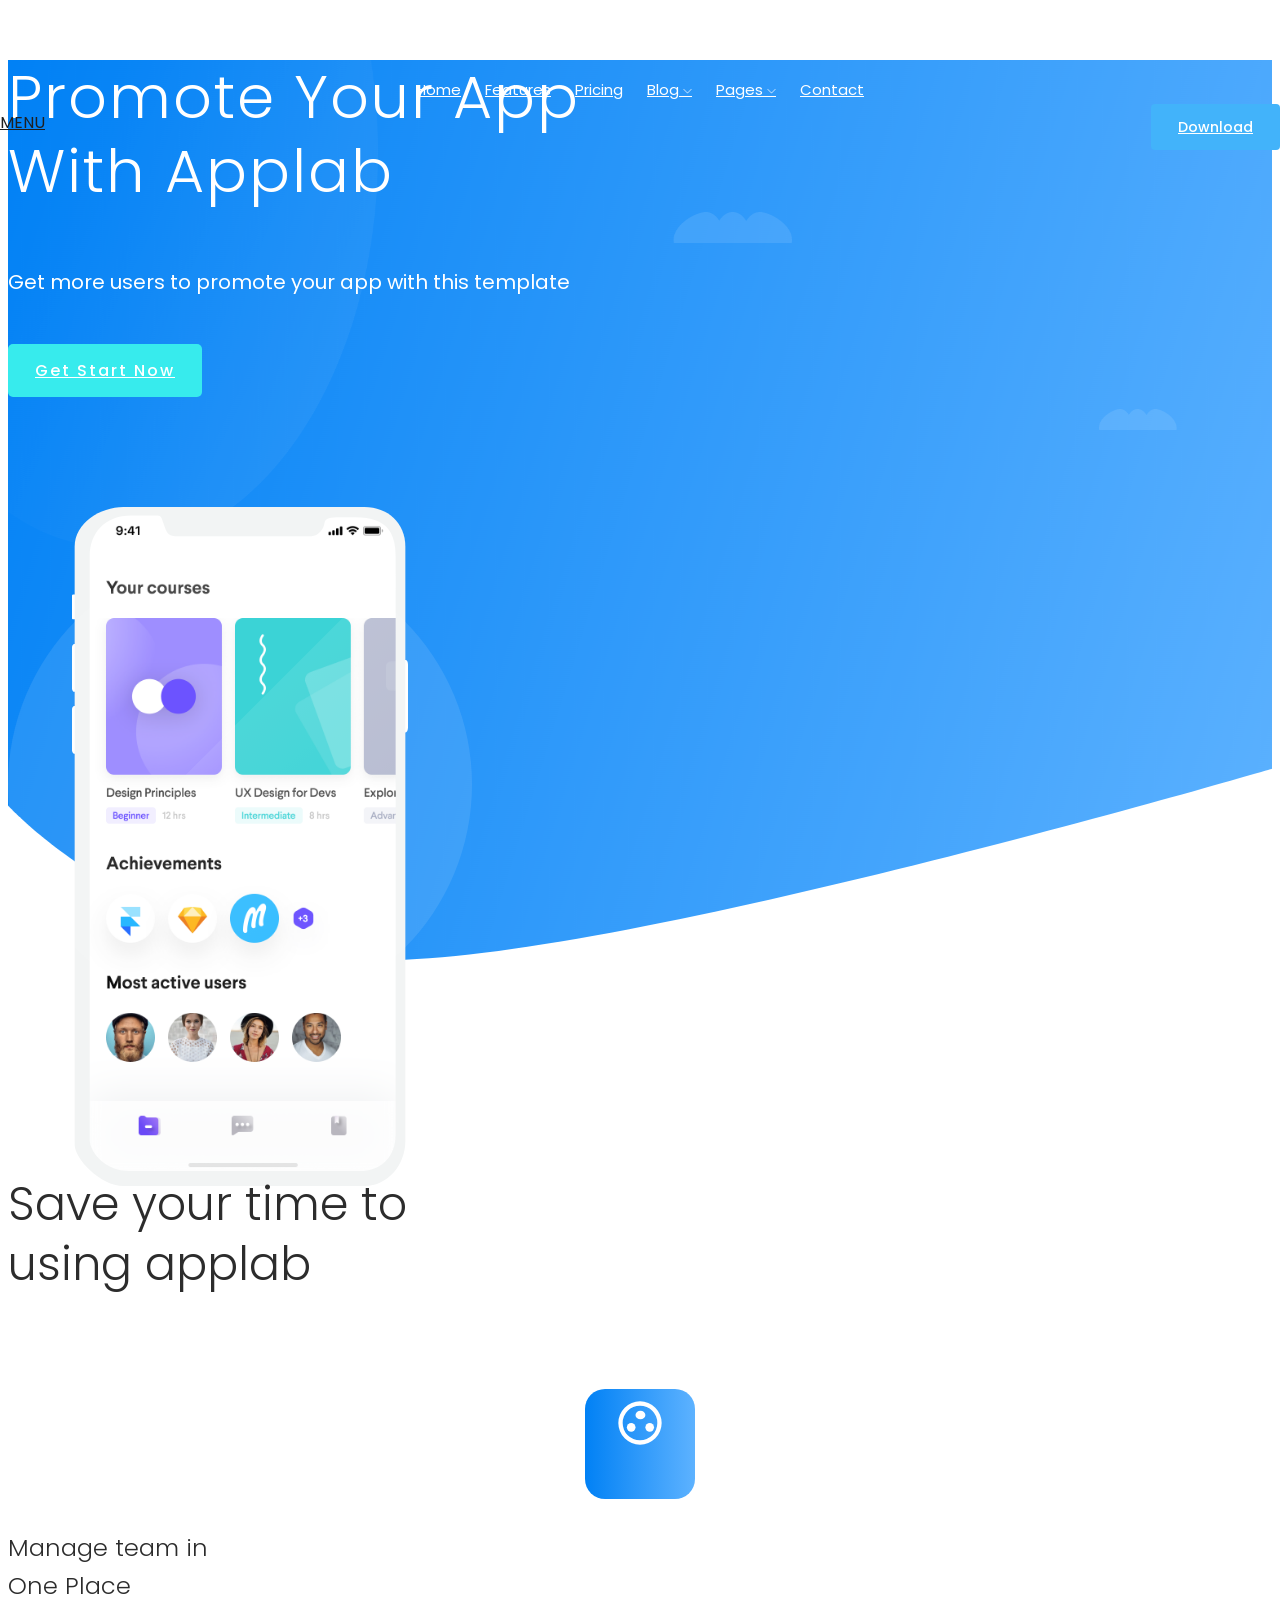
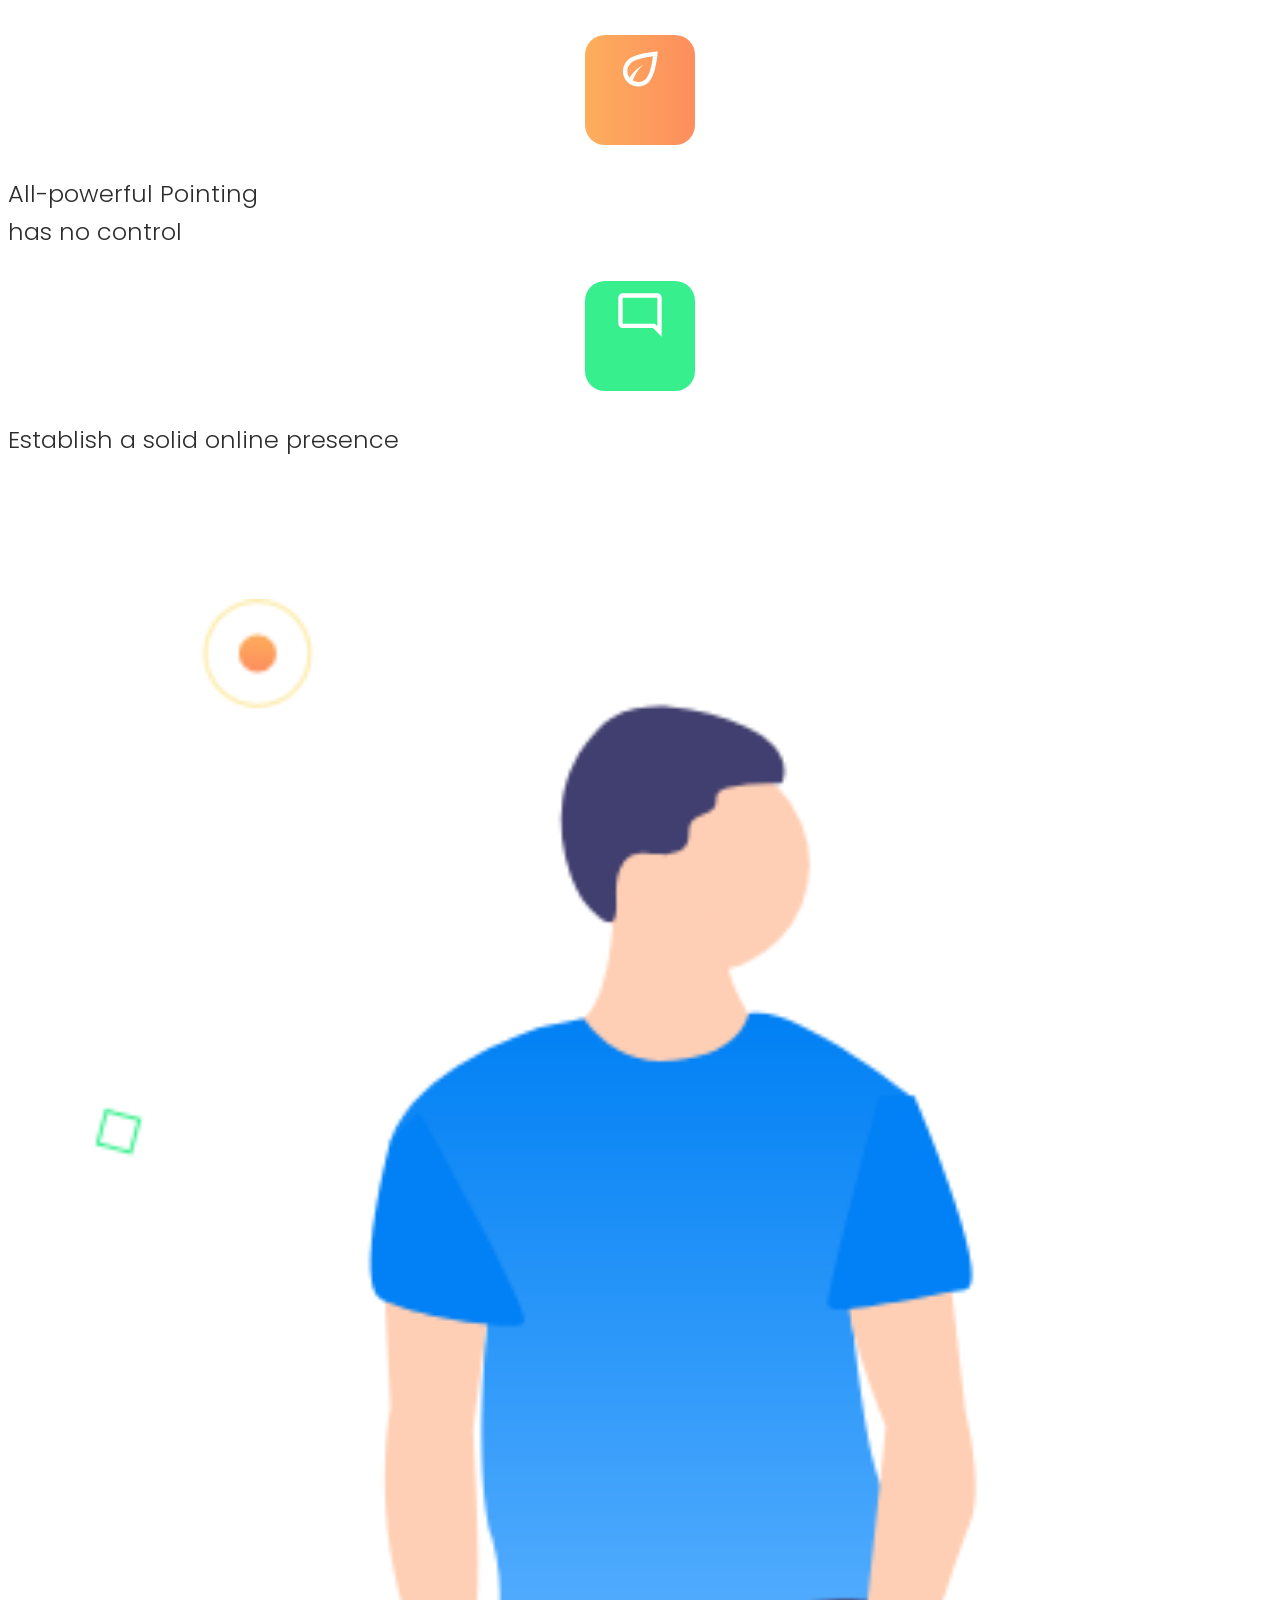
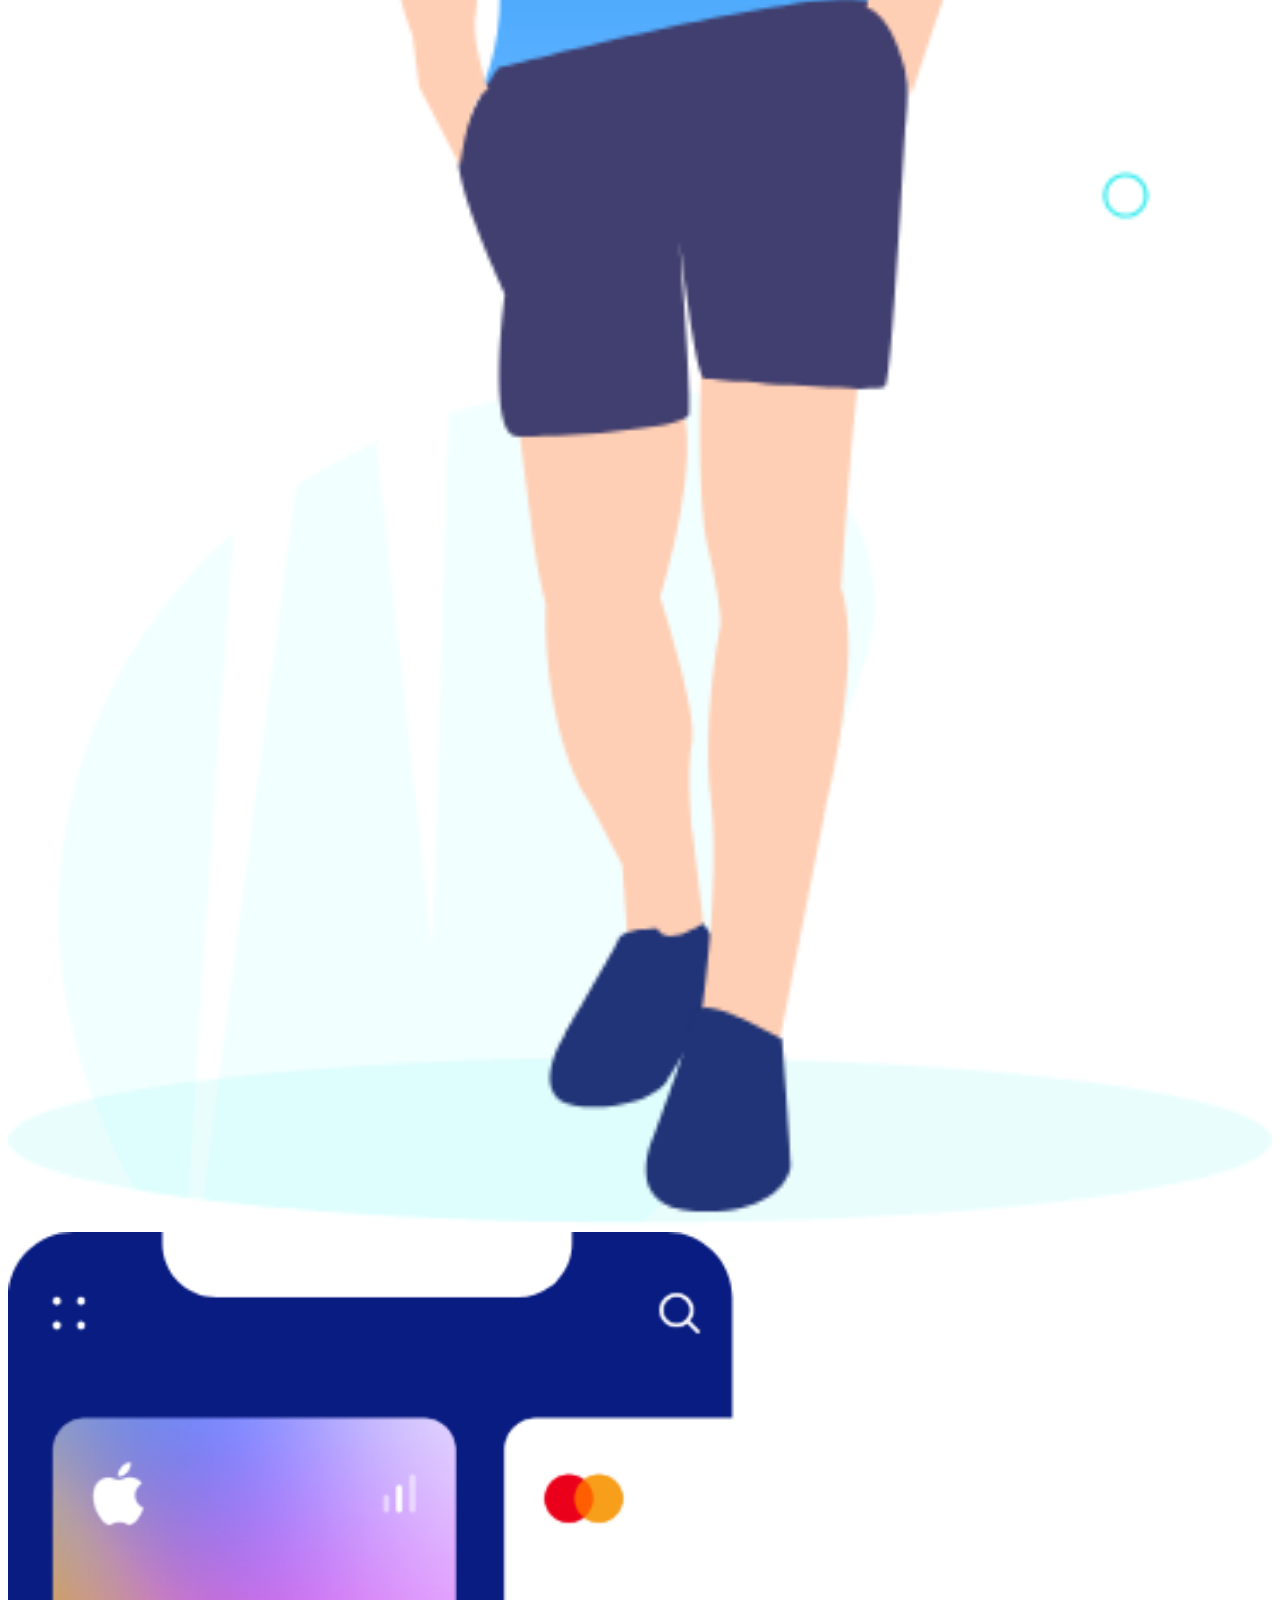
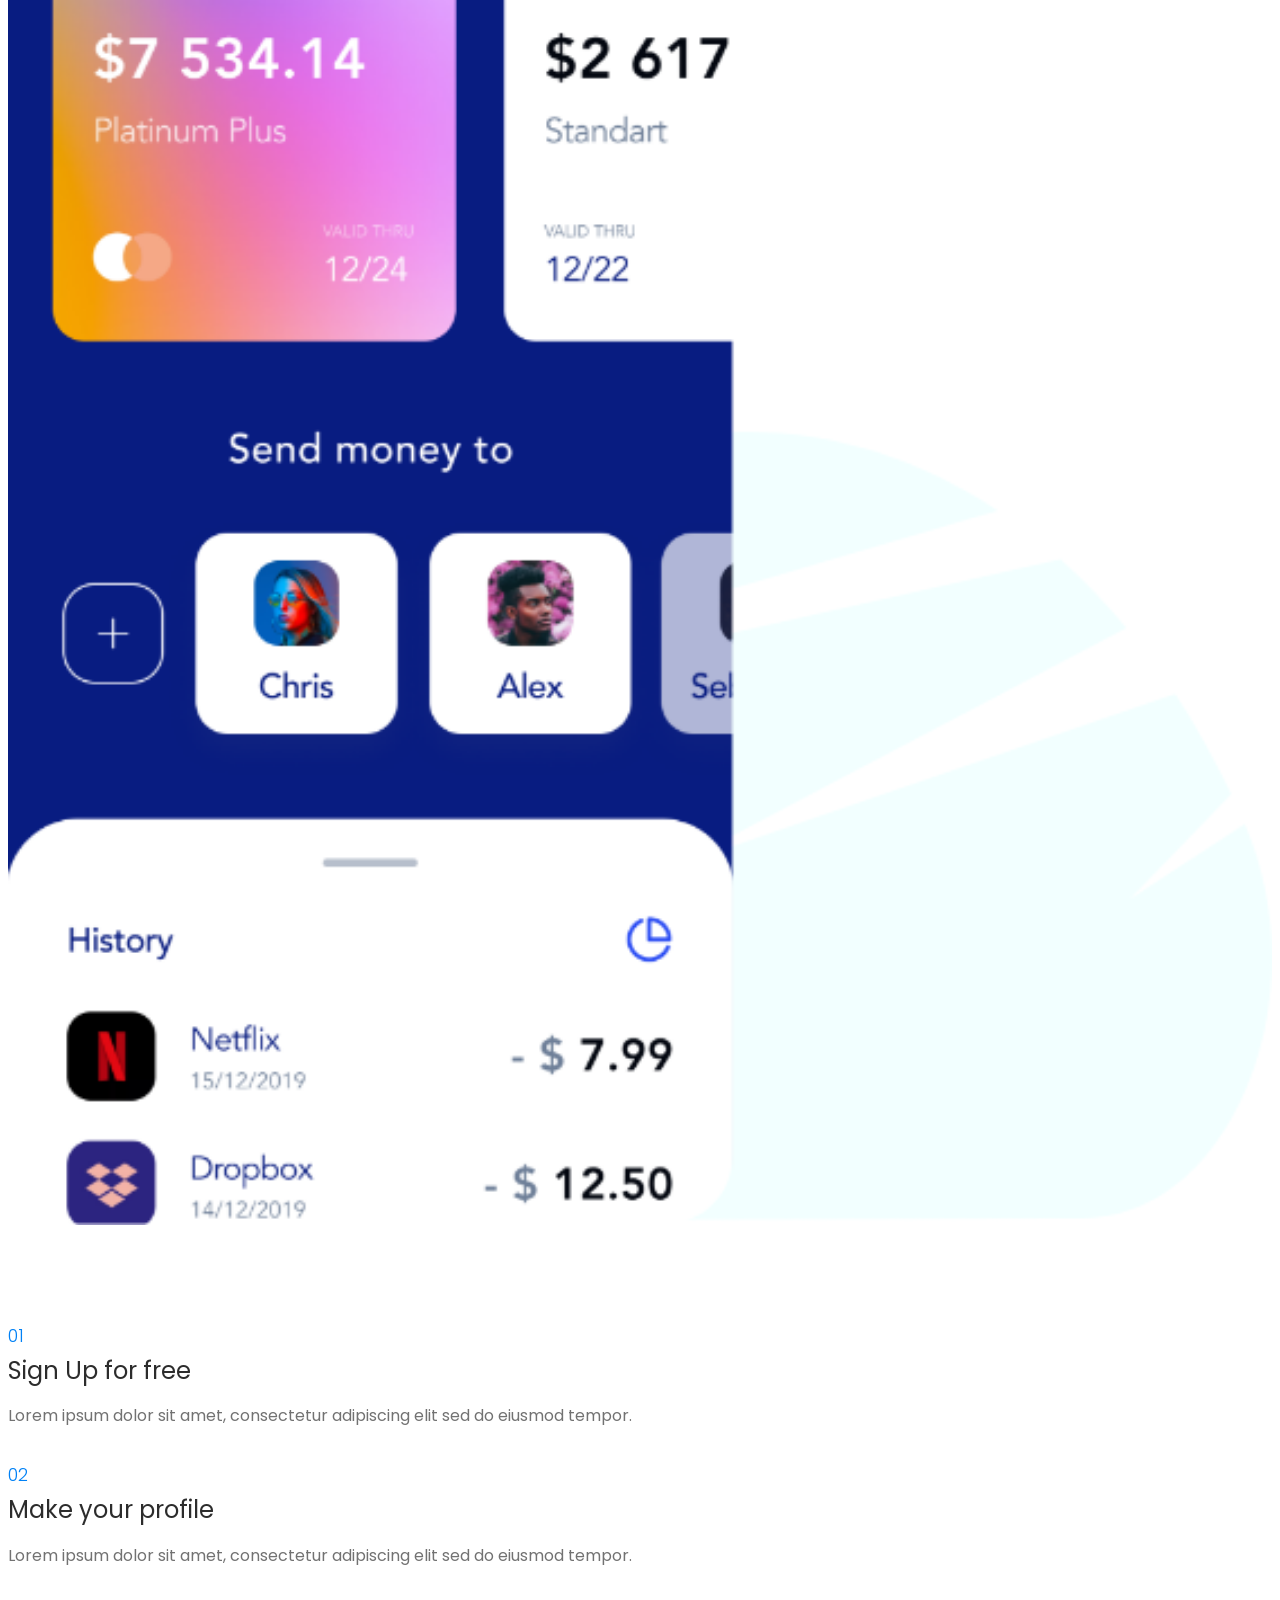
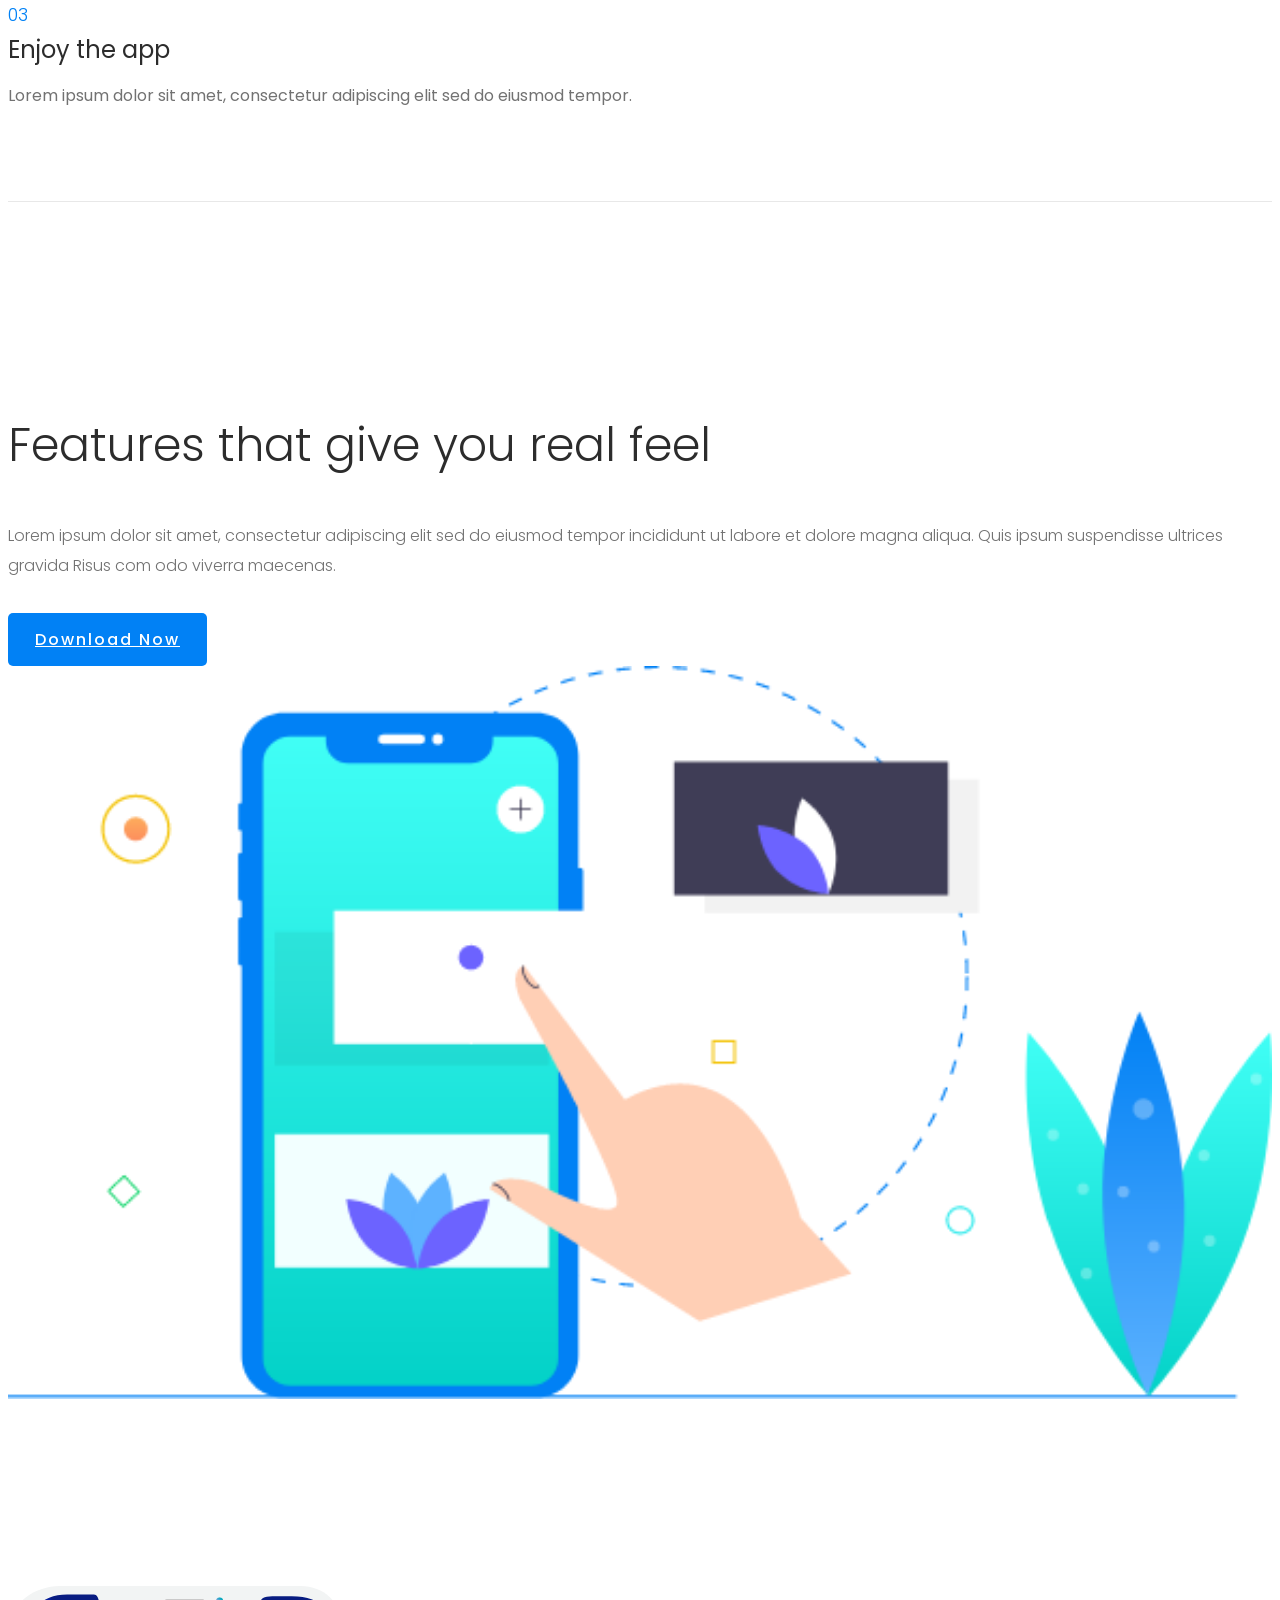
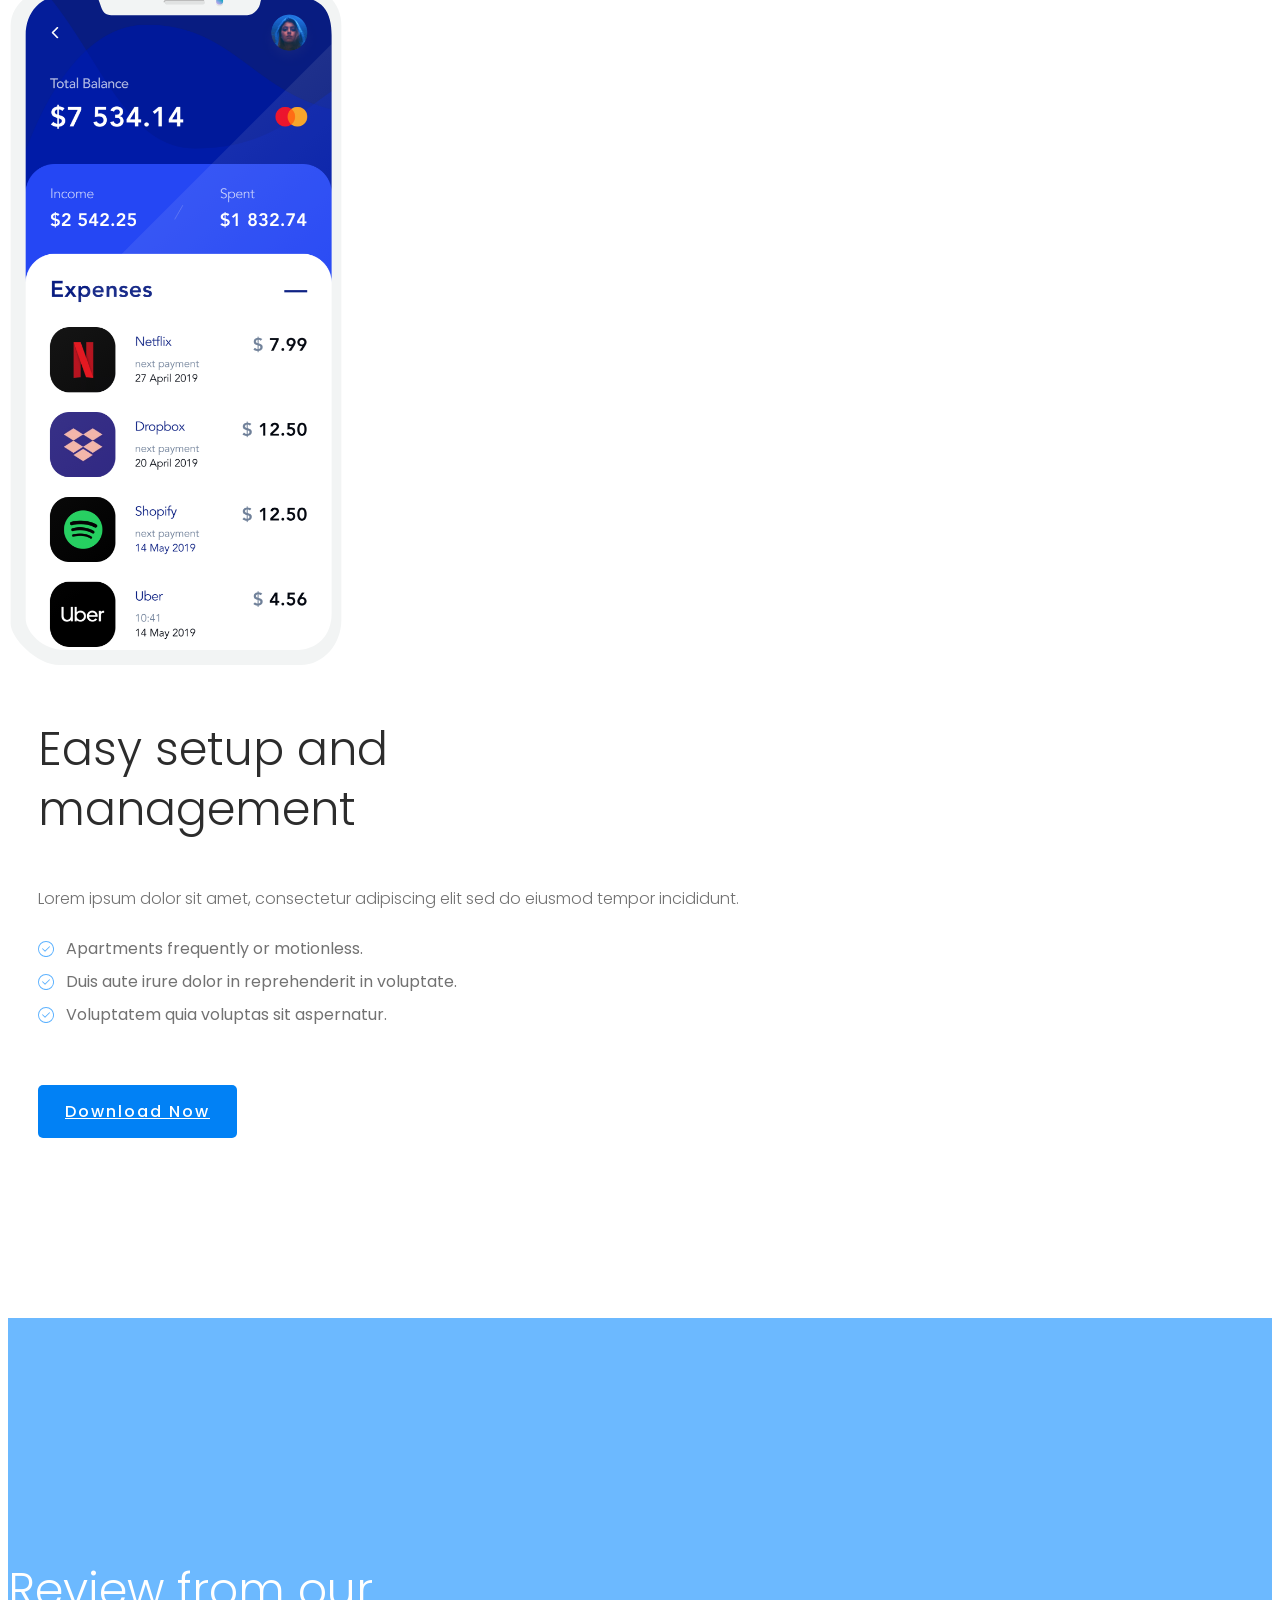
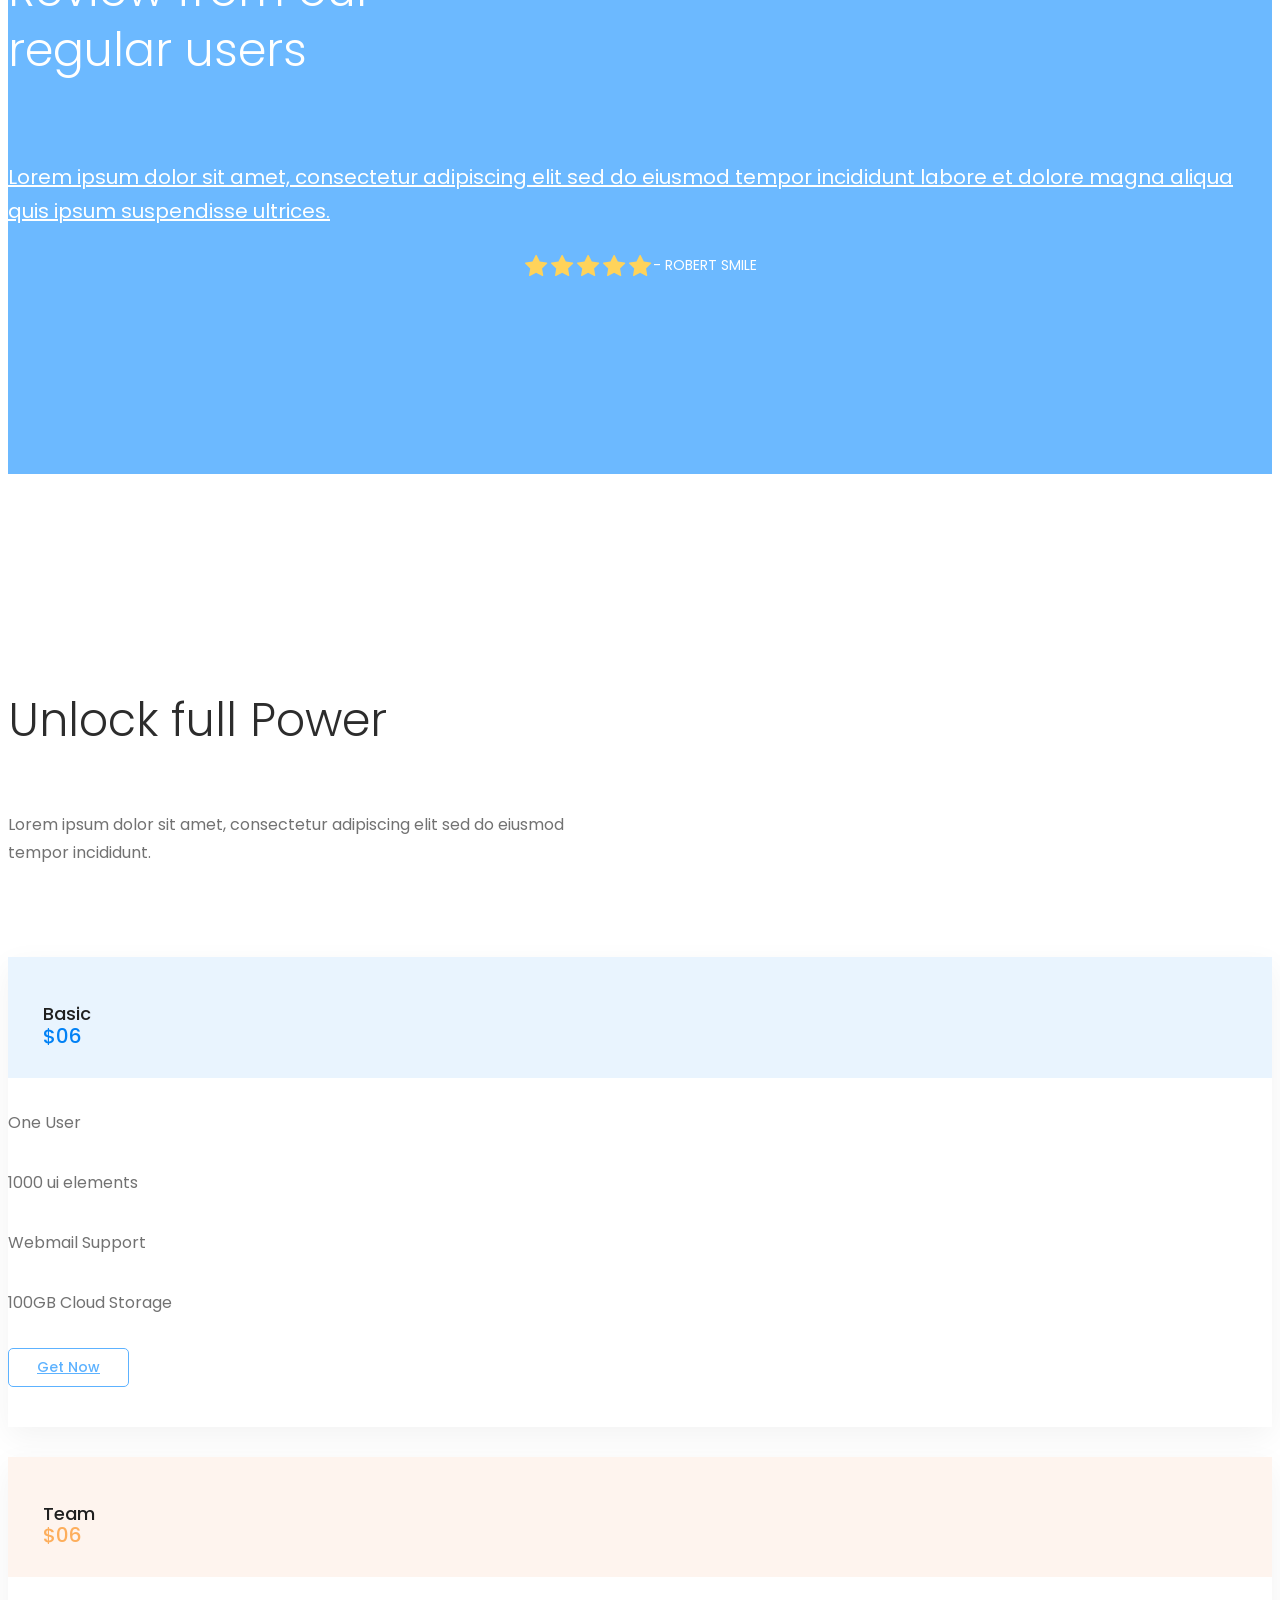
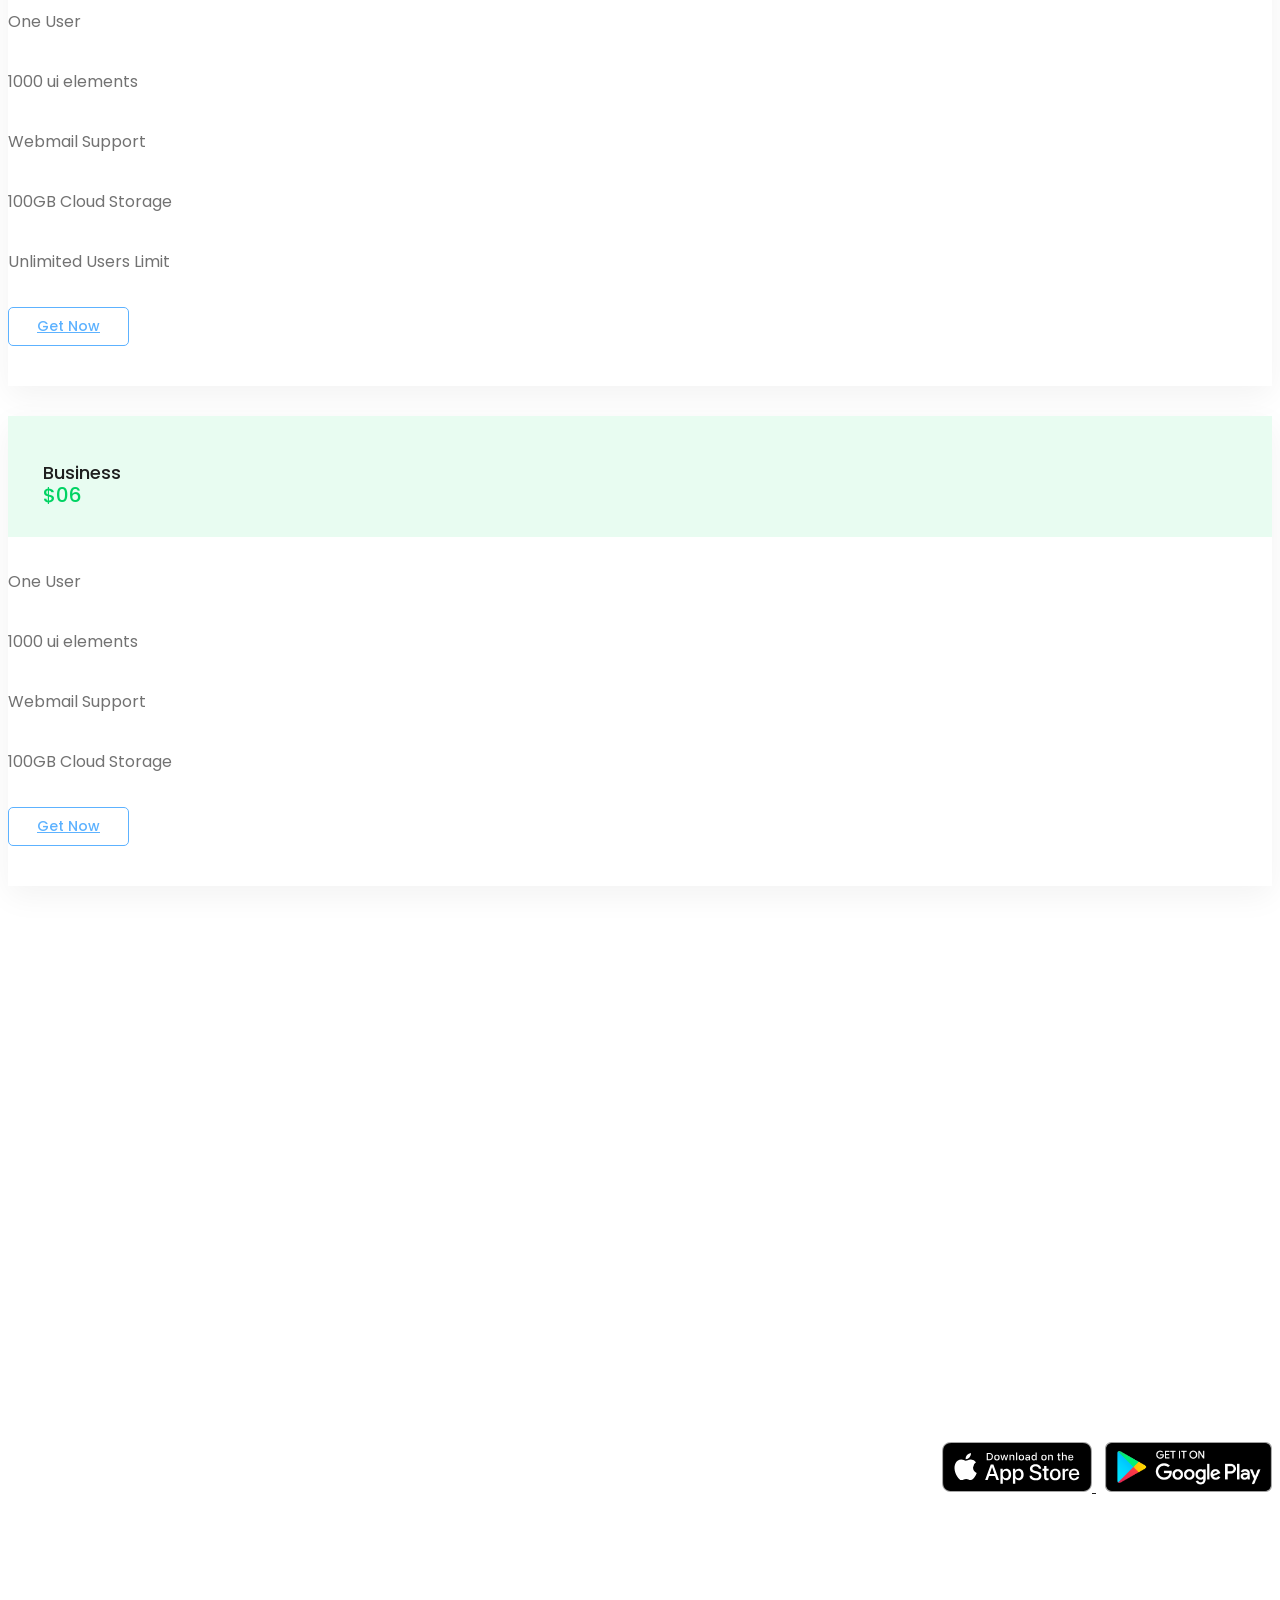
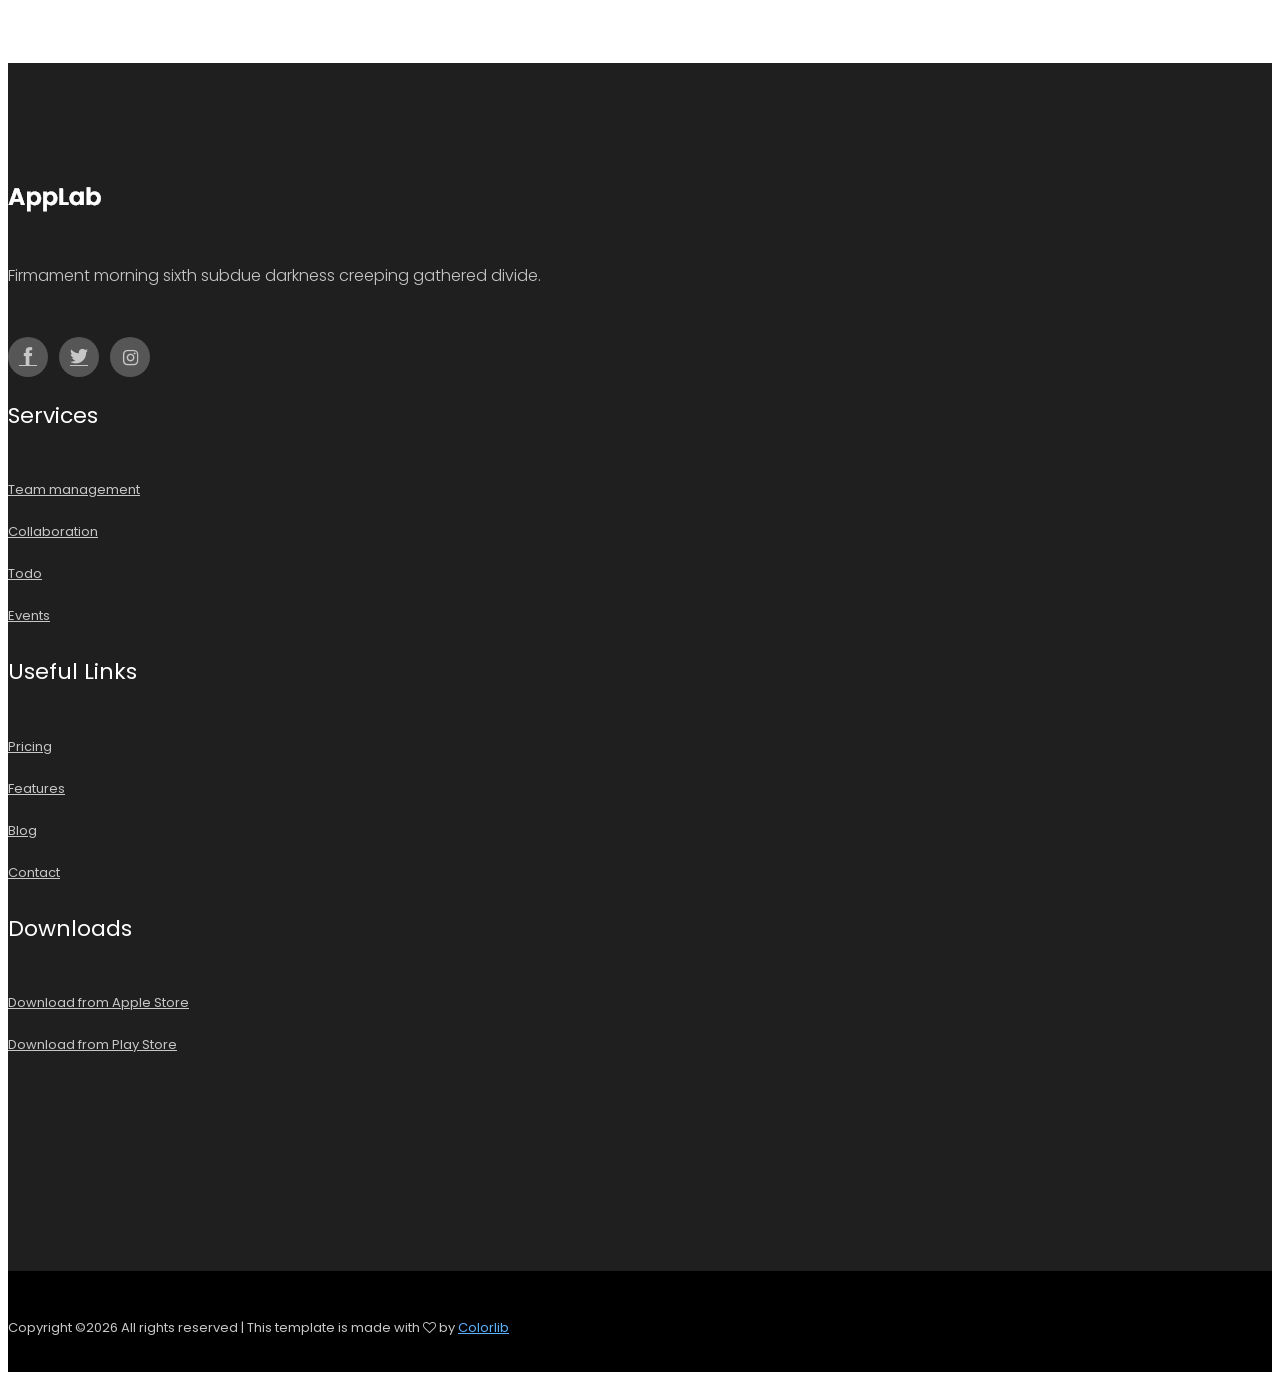
==== index.html @ f86006f0 "template added" ====
<!doctype html>
<html class="no-js" lang="zxx">

<head>
    <meta charset="utf-8">
    <meta http-equiv="x-ua-compatible" content="ie=edge">
    <title>AppLab</title>
    <meta name="description" content="">
    <meta name="viewport" content="width=device-width, initial-scale=1">

    <!-- <link rel="manifest" href="site.webmanifest"> -->
    <!-- Place favicon.ico in the root directory -->

    <!-- CSS here -->
    <link rel="stylesheet" href="css/bootstrap.min.css">
    <link rel="stylesheet" href="css/owl.carousel.min.css">
    <link rel="stylesheet" href="css/magnific-popup.css">
    <link rel="stylesheet" href="css/font-awesome.min.css">
    <link rel="stylesheet" href="css/themify-icons.css">
    <link rel="stylesheet" href="css/nice-select.css">
    <link rel="stylesheet" href="css/flaticon.css">
    <link rel="stylesheet" href="css/gijgo.css">
    <link rel="stylesheet" href="css/animate.min.css">
    <link rel="stylesheet" href="css/slick.css">
    <link rel="stylesheet" href="css/slicknav.css">
    <link rel="stylesheet" href="css/style.css">
    <!-- <link rel="stylesheet" href="css/responsive.css"> -->
</head>

<body>
    <!--[if lte IE 9]>
            <p class="browserupgrade">You are using an <strong>outdated</strong> browser. Please <a href="https://browsehappy.com/">upgrade your browser</a> to improve your experience and security.</p>
        <![endif]-->

    <!-- header-start -->
    <header>
        <div class="header-area ">
            <div id="sticky-header" class="main-header-area">
                <div class="container-fluid">
                    <div class="row align-items-center">
                        <div class="col-xl-3 col-lg-2">
                            <div class="logo">
                                <a href="index.html">
                                    <img src="img/logo.png" alt="">
                                </a>
                            </div>
                        </div>
                        <div class="col-xl-6 col-lg-7">
                            <div class="main-menu  d-none d-lg-block">
                                <nav>
                                    <ul id="navigation">
                                        <li><a class="active" href="index.html">home</a></li>
                                        <li><a href="features.html">Features</a></li>
                                        <li><a href="Pricing.html">Pricing</a></li>
                                        <li><a href="#">blog <i class="ti-angle-down"></i></a>
                                            <ul class="submenu">
                                                <li><a href="blog.html">blog</a></li>
                                                <li><a href="single-blog.html">single-blog</a></li>
                                            </ul>
                                        </li>
                                        <li><a href="#">pages <i class="ti-angle-down"></i></a>
                                            <ul class="submenu">
                                                 <li><a href="elements.html">elements</a></li>
                                            </ul>
                                        </li>
                                        <li><a href="contact.html">Contact</a></li>
                                    </ul>
                                </nav>
                            </div>
                        </div>
                        <div class="col-xl-3 col-lg-3 d-none d-lg-block">
                            <div class="Appointment">
                                <div class="book_btn d-none d-lg-block">
                                    <a  href="#">Download</a>
                                </div>
                            </div>
                        </div>
                        <div class="col-12">
                            <div class="mobile_menu d-block d-lg-none"></div>
                        </div>
                    </div>

                </div>
            </div>
        </div>
    </header>
    <!-- header-end -->

    <!-- slider_area_start -->
    <div class="slider_area">
        <div class="single_slider  d-flex align-items-center slider_bg_1">
            <div class="container">
                <div class="row align-items-center">
                    <div class="col-xl-7 col-md-6">
                        <div class="slider_text ">
                            <h3 class="wow fadeInDown" data-wow-duration="1s" data-wow-delay=".1s" >Promote your app <br>
                                with applab</h3>
                            <p class="wow fadeInLeft" data-wow-duration="1s" data-wow-delay=".1s">Get more users to promote your app with this template</p>
                            <div class="video_service_btn wow fadeInLeft" data-wow-duration="1s" data-wow-delay=".1s">
                                <a href="#" class="boxed-btn3">Get Start Now</a>
                            </div>
                        </div>
                    </div>
                    <div class="col-xl-5 col-md-6">
                        <div class="phone_thumb wow fadeInDown" data-wow-duration="1.1s" data-wow-delay=".2s">
                            <img src="img/ilstrator/phone.png" alt="">
                        </div>
                    </div>
                </div>
            </div>
        </div>
    </div>
    <!-- slider_area_end -->
    <!-- service_area  -->
    <div class="service_area">
        <div class="container">
            <div class="row">
                <div class="col-xl-12">
                    <div class="section_title text-center  wow fadeInUp" data-wow-duration=".5s" data-wow-delay=".3s">
                        <h3>Save your time to <br>
                                using applab</h3>
                    </div>
                </div>
            </div>
            <div class="row">
                <div class="col-lg-4 col-md-4">
                    <div class="single_service text-center wow fadeInUp" data-wow-duration=".6s" data-wow-delay=".4s">
                        <div class="thumb">
                                <img src="img/icon/2.svg" alt="">
                        </div>
                        <h3>Manage team in <br>
                                One Place</h3>
                    </div>
                </div>
                <div class="col-lg-4 col-md-4">
                        <div class="single_service text-center wow fadeInUp" data-wow-duration=".7s" data-wow-delay=".5s">
                                <div class="thumb">
                                        <img src="img/icon/1.svg" alt="">
                                </div>
                                <h3>All-powerful Pointing <br> 
                                        has no control</h3>
                            </div>
                </div>
                <div class="col-lg-4 col-md-4">

                            <div class="single_service text-center wow fadeInUp " data-wow-duration=".8s" data-wow-delay=".6s">
                                <div class="thumb">
                                        <img src="img/icon/3.svg" alt="">
                                </div>
                                <h3>Establish a solid online
                                        presence</h3>
                            </div>
                </div>
            </div>
        </div>
    </div>
    <!--/ service_area  -->

    <!-- service_area_2  -->
    <div class="service_area_2">
        <div class="container">
            <div class="row align-items-center">
                <div class="col-xl-4 col-lg-4 col-md-6 wow fadeInLeft" data-wow-duration=".4s" data-wow-delay=".5s">
                    <div class="man_thumb">
                        <img src="img/ilstrator_img/man_walk.png" alt="">
                    </div>
                </div>
                <div class="col-xl-5 offset-xl-1 col-lg-6 col-md-6 ">
                    <div class="mobile_screen wow fadeInRight" data-wow-duration=".8s" data-wow-delay=".5s">
                        <img src="img/ilstrator_img/mobile_screen.png" alt="">
                    </div>
                </div>
            </div>
            <div class="service_content_wrap">
                <div class="row">
                    <div class="col-lg-4 col-md-4">
                        <div class="single_service  wow fadeInUp" data-wow-duration=".5s" data-wow-delay=".3s">
                            <span>01</span>
                            <h3>Sign Up for free</h3>
                            <p>Lorem ipsum dolor sit amet, consectetur adipiscing elit sed do eiusmod tempor.</p>
                        </div>
                    </div>
                    <div class="col-lg-4 col-md-4">
                        <div class="single_service  wow fadeInUp" data-wow-duration=".6s" data-wow-delay=".4s">
                            <span>02</span>
                            <h3>Make your profile</h3>
                            <p>Lorem ipsum dolor sit amet, consectetur adipiscing elit sed do eiusmod tempor.</p>
                        </div>
                    </div>
                    <div class="col-lg-4 col-md-4  wow fadeInUp" data-wow-duration=".7s" data-wow-delay=".5s">
                        <div class="single_service">
                            <span>03</span>
                            <h3>Enjoy the app</h3>
                            <p>Lorem ipsum dolor sit amet, consectetur adipiscing elit sed do eiusmod tempor.</p>
                        </div>
                    </div>
                </div>
            </div>
        </div>
    </div>
    <!--/ service_area_2  -->


    <!-- about  -->
    <div class="features_area ">
        <div class="container">
            <div class="features_main_wrap">
                    <div class="row  align-items-center">
                            <div class="col-xl-5 col-lg-5 col-md-6">
                                <div class="features_info2">
                                    <h3>Features that give
                                        you real feel</h3>
                                    <p>Lorem ipsum dolor sit amet, consectetur adipiscing elit sed do eiusmod tempor incididunt
                                        ut labore et dolore magna aliqua. Quis ipsum suspendisse ultrices gravida Risus com odo
                                        viverra maecenas.</p>
                                    <div class="about_btn">
                                        <a class="boxed-btn4" href="#">Download Now</a>
                                    </div>
                                </div>
                            </div>
                            <div class="col-xl-5 col-lg-5 offset-xl-1 offset-lg-1 col-md-6 ">
                                <div class="about_draw wow fadeInUp" data-wow-duration=".7s" data-wow-delay=".5s">
                                    <img src="img/ilstrator_img/draw.png" alt="">
                                </div>
                            </div>
                    </div>
            </div>
            <div class="features_main_wrap">
                    <div class="row  align-items-center">
                            <div class="col-xl-5 col-lg-5 offset-xl-1 offset-lg-1 col-md-6">
                                <div class="about_image wow fadeInLeft" data-wow-duration=".4s" data-wow-delay=".3s">
                                    <img src="img/ilstrator_img/phone.png" alt="">
                                </div>
                            </div>
                            <div class="col-xl-6 col-lg-6 col-md-6">
                                <div class="features_info">
                                    <h3 class="wow fadeInUp" data-wow-duration=".5s" data-wow-delay=".3s" >Easy setup and <br>
                                            management</h3>
                                    <p class="wow fadeInUp" data-wow-duration=".6s" data-wow-delay=".4s"  >Lorem ipsum dolor sit amet, consectetur adipiscing elit sed do eiusmod tempor incididunt.</p>
                                    <ul>
                                        <li class="wow fadeInUp" data-wow-duration=".7s" data-wow-delay=".5s" > Apartments frequently or motionless. </li>
                                        <li class="wow fadeInUp" data-wow-duration=".8s" data-wow-delay=".6s" > Duis aute irure dolor in reprehenderit in voluptate. </li>
                                        <li class="wow fadeInUp" data-wow-duration=".9s" data-wow-delay=".7s" > Voluptatem quia voluptas sit aspernatur.</li>
                                    </ul>
            
                                    <div class="about_btn wow fadeInUp" data-wow-duration=".10s" data-wow-delay=".8s" >
                                        <a class="boxed-btn4" href="#">Download Now</a>
                                    </div>
                                </div>
                            </div>
                        </div>
            </div>
        </div>
    </div>
    <!--/ about  -->
    <!-- testmonial_area  -->
    <div class="testmonial_area">
        <div class="container">
            <div class="col-xl-12">
                <div class="testmonial_active owl-carousel">
                    <div class="single_testmonial text-center wow fadeInUp" data-wow-duration=".5s" data-wow-delay=".3s">
                        <div class="section_title">
                            <h3>Review from our <br>
                                    regular users</h3>
                        </div>
                        <p>
                                Lorem ipsum dolor sit amet, consectetur adipiscing elit sed do eiusmod <br>
                                tempor incididunt labore et dolore magna aliqua <br>
                                quis ipsum suspendisse ultrices.
                        </p>
                        <div class="rating_author">
                            <i class="fa fa-star"></i>
                            <i class="fa fa-star"></i>
                            <i class="fa fa-star"></i>
                            <i class="fa fa-star"></i>
                            <i class="fa fa-star"></i>
                            <span>
                                    - Robert Smile
                            </span>
                        </div>
                    </div>
                    <div class="single_testmonial text-center wow fadeInUp" data-wow-duration=".5s" data-wow-delay=".3s">
                        <div class="section_title">
                            <h3>Review from our <br>
                                    regular users</h3>
                        </div>
                        <p>
                                Lorem ipsum dolor sit amet, consectetur adipiscing elit sed do eiusmod <br>
                                tempor incididunt labore et dolore magna aliqua <br>
                                quis ipsum suspendisse ultrices.
                        </p>
                        <div class="rating_author">
                            <i class="fa fa-star"></i>
                            <i class="fa fa-star"></i>
                            <i class="fa fa-star"></i>
                            <i class="fa fa-star"></i>
                            <i class="fa fa-star"></i>
                            <span>
                                    - Robert Smile
                            </span>
                        </div>
                    </div>
                    <div class="single_testmonial text-center wow fadeInUp" data-wow-duration=".5s" data-wow-delay=".3s">
                        <div class="section_title">
                            <h3>Review from our <br>
                                    regular users</h3>
                        </div>
                        <p>
                                Lorem ipsum dolor sit amet, consectetur adipiscing elit sed do eiusmod <br>
                                tempor incididunt labore et dolore magna aliqua <br>
                                quis ipsum suspendisse ultrices.
                        </p>
                        <div class="rating_author">
                            <i class="fa fa-star"></i>
                            <i class="fa fa-star"></i>
                            <i class="fa fa-star"></i>
                            <i class="fa fa-star"></i>
                            <i class="fa fa-star"></i>
                            <span>
                                    - Robert Smile
                            </span>
                        </div>
                    </div>
                    <div class="single_testmonial text-center wow fadeInUp" data-wow-duration=".5s" data-wow-delay=".3s">
                        <div class="section_title">
                            <h3>Review from our <br>
                                    regular users</h3>
                        </div>
                        <p>
                                Lorem ipsum dolor sit amet, consectetur adipiscing elit sed do eiusmod <br>
                                tempor incididunt labore et dolore magna aliqua <br>
                                quis ipsum suspendisse ultrices.
                        </p>
                        <div class="rating_author">
                            <i class="fa fa-star"></i>
                            <i class="fa fa-star"></i>
                            <i class="fa fa-star"></i>
                            <i class="fa fa-star"></i>
                            <i class="fa fa-star"></i>
                            <span>
                                    - Robert Smile
                            </span>
                        </div>
                    </div>
                </div>
            </div>
        </div>
    </div>
    <!--/ testmonial_area  -->

    <!-- prising_area  -->
    <div class="prising_area">
        <div class="container">
            <div class="row">
                <div class="col-xl-12">
                    <div class="section_title text-center wow fadeInUp" data-wow-duration=".5s" data-wow-delay=".5s">
                        <h3>Unlock full Power</h3>
                        <p>Lorem ipsum dolor sit amet, consectetur adipiscing
                            elit sed do eiusmod <br> tempor incididunt.</p>
                    </div>
                </div>
            </div>
            <div class="row no-gutters align-items-center">
                <div class="col-xl-4 col-md-4">
                    <div class="single_prising text-center wow fadeInUp" data-wow-duration=".7s" data-wow-delay=".8s">
                        <div class="prising_header d-flex justify-content-between">
                            <h3>Basic</h3>
                            <span>$06</span>
                        </div>
                        <ul>
                            <li>One User</li>
                            <li>1000 ui elements</li>
                            <li>Webmail Support</li>
                            <li>100GB Cloud Storage</li>
                        </ul>
                        <div class="prising_bottom">
                            <a href="#" class="get_now prising_btn">Get Now</a>
                        </div>
                    </div>
                </div>
                <div class="col-xl-4 col-md-4">
                    <div class="single_prising text-center wow fadeInUp" data-wow-duration=".6s" data-wow-delay=".6s">
                        <div class="prising_header d-flex justify-content-between pink_header">
                            <h3>Team</h3>
                            <span>$06</span>
                        </div>
                        <ul>
                            <li>One User</li>
                            <li>1000 ui elements</li>
                            <li>Webmail Support</li>
                            <li>100GB Cloud Storage</li>
                            <li>Unlimited Users Limit</li>
                        </ul>
                        <div class="prising_bottom">
                            <a href="#" class="get_now prising_btn">Get Now</a>
                        </div>
                    </div>
                </div>
                <div class="col-xl-4 col-md-4">
                    <div class="single_prising text-center wow fadeInUp" data-wow-duration=".7s" data-wow-delay=".8s">
                        <div class="prising_header d-flex justify-content-between green_header">
                            <h3>Business</h3>
                            <span>$06</span>
                        </div>
                        <ul>
                            <li>One User</li>
                            <li>1000 ui elements</li>
                            <li>Webmail Support</li>
                            <li>100GB Cloud Storage</li>
                        </ul>
                        <div class="prising_bottom">
                            <a href="#" class="get_now prising_btn">Get Now</a>
                        </div>
                    </div>
                </div>
            </div>
        </div>
    </div>
    <!--/ prising_area  -->

    <!-- productivity_area  -->
    <div class="productivity_area">
        <div class="container">
            <div class="row align-items-center">
                <div class="col-xl-7 col-md-12 col-lg-6">
                    <h3 class="wow fadeInDown" data-wow-duration="1s" data-wow-delay=".1s">Get start from now <br>
                            and increase productivity</h3>
                </div>
                <div class="col-xl-5 col-md-12 col-lg-6">
                    <div class="app_download wow fadeInDown" data-wow-duration="1s" data-wow-delay=".1s">
                        <a href="#" >
                                <img src="img/ilstrator/app.svg" alt="">
                        </a>
                        <a href="#">
                                <img src="img/ilstrator/play.svg" alt="">
                        </a>
                        
                    </div>
                </div>
            </div>
        </div>
    </div>
    <!--/ productivity_area  -->

    <!-- footer start -->
    <footer class="footer">
        <div class="footer_top">
            <div class="container">
                <div class="row">
                    <div class="col-xl-4 col-md-6 col-lg-4">
                        <div class="footer_widget">
                            <div class="footer_logo">
                                <a href="#">
                                    <img src="img/logo.png" alt="">
                                </a>
                            </div>
                            <p>
                                Firmament morning sixth subdue darkness
                                creeping gathered divide.
                            </p>
                            <div class="socail_links">
                                <ul>
                                    <li>
                                        <a href="#">
                                            <i class="ti-facebook"></i>
                                        </a>
                                    </li>
                                    <li>
                                        <a href="#">
                                            <i class="ti-twitter-alt"></i>
                                        </a>
                                    </li>
                                    <li>
                                        <a href="#">
                                            <i class="fa fa-instagram"></i>
                                        </a>
                                    </li>
                                </ul>
                            </div>

                        </div>
                    </div>
                    <div class="col-xl-2 offset-xl-1 col-md-6 col-lg-3">
                        <div class="footer_widget">
                            <h3 class="footer_title">
                                    Services
                            </h3>
                            <ul>
                                <li><a href="#">Team management</a></li>
                                <li><a href="#">Collaboration</a></li>
                                <li><a href="#">Todo</a></li>
                                <li><a href="#">Events</a></li>
                            </ul>

                        </div>
                    </div>
                    <div class="col-xl-2 col-md-6 col-lg-2">
                        <div class="footer_widget">
                            <h3 class="footer_title">
                                    Useful Links
                            </h3>
                            <ul>
                                <li><a href="#">Pricing</a></li>
                                <li><a href="#">Features</a></li>
                                <li><a href="#">Blog</a></li>
                                <li><a href="#">Contact</a></li>
                            </ul>
                        </div>
                    </div>
                    <div class="col-xl-3 col-md-6 col-lg-3">
                        <div class="footer_widget">
                            <h3 class="footer_title">
                                    Downloads
                            </h3>
                            <ul>
                                <li>
                                    <a href="#">
                                        Download from Apple Store

                                    </a>
                                </li>
                                <li><a href="#">
                                        Download from Play Store
                                    </a>
                                </li>
                                </ul>
                        </div>
                    </div>
                </div>
            </div>
        </div>
        <div class="copy-right_text">
            <div class="container">
                <div class="footer_border"></div>
                <div class="row">
                    <div class="col-xl-12">
                        <p class="copy_right text-center">
                            <!-- Link back to Colorlib can't be removed. Template is licensed under CC BY 3.0. -->
Copyright &copy;<script>document.write(new Date().getFullYear());</script> All rights reserved | This template is made with <i class="fa fa-heart-o" aria-hidden="true"></i> by <a href="https://colorlib.com" target="_blank">Colorlib</a>
<!-- Link back to Colorlib can't be removed. Template is licensed under CC BY 3.0. -->
                        </p>
                    </div>
                </div>
            </div>
        </div>
    </footer>
    <!--/ footer end  -->

    <!-- JS here -->
    <script src="js/vendor/modernizr-3.5.0.min.js"></script>
    <script src="js/vendor/jquery-1.12.4.min.js"></script>
    <script src="js/popper.min.js"></script>
    <script src="js/bootstrap.min.js"></script>
    <script src="js/owl.carousel.min.js"></script>
    <script src="js/isotope.pkgd.min.js"></script>
    <script src="js/ajax-form.js"></script>
    <script src="js/waypoints.min.js"></script>
    <script src="js/jquery.counterup.min.js"></script>
    <script src="js/imagesloaded.pkgd.min.js"></script>
    <script src="js/scrollIt.js"></script>
    <script src="js/jquery.scrollUp.min.js"></script>
    <script src="js/wow.min.js"></script>
    <script src="js/nice-select.min.js"></script>
    <script src="js/jquery.slicknav.min.js"></script>
    <script src="js/jquery.magnific-popup.min.js"></script>
    <script src="js/plugins.js"></script>
    <script src="js/gijgo.min.js"></script>

    <!--contact js-->
    <script src="js/contact.js"></script>
    <script src="js/jquery.ajaxchimp.min.js"></script>
    <script src="js/jquery.form.js"></script>
    <script src="js/jquery.validate.min.js"></script>
    <script src="js/mail-script.js"></script>

    <script src="js/main.js"></script>
</body>

</html>
---- css/themify-icons.css ----
@font-face {
	font-family: 'themify';
	src:url('../fonts/themify.eot?-fvbane');
	src:url('../fonts/themify.eot?#iefix-fvbane') format('embedded-opentype'),
		url('../fonts/themify.woff?-fvbane') format('woff'),
		url('../fonts/themify.ttf?-fvbane') format('truetype'),
		url('../fonts/themify.svg?-fvbane#themify') format('svg');
	font-weight: normal;
	font-style: normal;
}

[class^="ti-"], [class*=" ti-"] {
	font-family: 'themify';
	/* speak: none; */
	font-style: normal;
	font-weight: normal;
	font-variant: normal;
	text-transform: none;
	line-height: 1;

	/* Better Font Rendering =========== */
	-webkit-font-smoothing: antialiased;
	-moz-osx-font-smoothing: grayscale;
}

.ti-wand:before {
	content: "\e600";
}
.ti-volume:before {
	content: "\e601";
}
.ti-user:before {
	content: "\e602";
}
.ti-unlock:before {
	content: "\e603";
}
.ti-unlink:before {
	content: "\e604";
}
.ti-trash:before {
	content: "\e605";
}
.ti-thought:before {
	content: "\e606";
}
.ti-target:before {
	content: "\e607";
}
.ti-tag:before {
	content: "\e608";
}
.ti-tablet:before {
	content: "\e609";
}
.ti-star:before {
	content: "\e60a";
}
.ti-spray:before {
	content: "\e60b";
}
.ti-signal:before {
	content: "\e60c";
}
.ti-shopping-cart:before {
	content: "\e60d";
}
.ti-shopping-cart-full:before {
	content: "\e60e";
}
.ti-settings:before {
	content: "\e60f";
}
.ti-search:before {
	content: "\e610";
}
.ti-zoom-in:before {
	content: "\e611";
}
.ti-zoom-out:before {
	content: "\e612";
}
.ti-cut:before {
	content: "\e613";
}
.ti-ruler:before {
	content: "\e614";
}
.ti-ruler-pencil:before {
	content: "\e615";
}
.ti-ruler-alt:before {
	content: "\e616";
}
.ti-bookmark:before {
	content: "\e617";
}
.ti-bookmark-alt:before {
	content: "\e618";
}
.ti-reload:before {
	content: "\e619";
}
.ti-plus:before {
	content: "\e61a";
}
.ti-pin:before {
	content: "\e61b";
}
.ti-pencil:before {
	content: "\e61c";
}
.ti-pencil-alt:before {
	content: "\e61d";
}
.ti-paint-roller:before {
	content: "\e61e";
}
.ti-paint-bucket:before {
	content: "\e61f";
}
.ti-na:before {
	content: "\e620";
}
.ti-mobile:before {
	content: "\e621";
}
.ti-minus:before {
	content: "\e622";
}
.ti-medall:before {
	content: "\e623";
}
.ti-medall-alt:before {
	content: "\e624";
}
.ti-marker:before {
	content: "\e625";
}
.ti-marker-alt:before {
	content: "\e626";
}
.ti-arrow-up:before {
	content: "\e627";
}
.ti-arrow-right:before {
	content: "\e628";
}
.ti-arrow-left:before {
	content: "\e629";
}
.ti-arrow-down:before {
	content: "\e62a";
}
.ti-lock:before {
	content: "\e62b";
}
.ti-location-arrow:before {
	content: "\e62c";
}
.ti-link:before {
	content: "\e62d";
}
.ti-layout:before {
	content: "\e62e";
}
.ti-layers:before {
	content: "\e62f";
}
.ti-layers-alt:before {
	content: "\e630";
}
.ti-key:before {
	content: "\e631";
}
.ti-import:before {
	content: "\e632";
}
.ti-image:before {
	content: "\e633";
}
.ti-heart:before {
	content: "\e634";
}
.ti-heart-broken:before {
	content: "\e635";
}
.ti-hand-stop:before {
	content: "\e636";
}
.ti-hand-open:before {
	content: "\e637";
}
.ti-hand-drag:before {
	content: "\e638";
}
.ti-folder:before {
	content: "\e639";
}
.ti-flag:before {
	content: "\e63a";
}
.ti-flag-alt:before {
	content: "\e63b";
}
.ti-flag-alt-2:before {
	content: "\e63c";
}
.ti-eye:before {
	content: "\e63d";
}
.ti-export:before {
	content: "\e63e";
}
.ti-exchange-vertical:before {
	content: "\e63f";
}
.ti-desktop:before {
	content: "\e640";
}
.ti-cup:before {
	content: "\e641";
}
.ti-crown:before {
	content: "\e642";
}
.ti-comments:before {
	content: "\e643";
}
.ti-comment:before {
	content: "\e644";
}
.ti-comment-alt:before {
	content: "\e645";
}
.ti-close:before {
	content: "\e646";
}
.ti-clip:before {
	content: "\e647";
}
.ti-angle-up:before {
	content: "\e648";
}
.ti-angle-right:before {
	content: "\e649";
}
.ti-angle-left:before {
	content: "\e64a";
}
.ti-angle-down:before {
	content: "\e64b";
}
.ti-check:before {
	content: "\e64c";
}
.ti-check-box:before {
	content: "\e64d";
}
.ti-camera:before {
	content: "\e64e";
}
.ti-announcement:before {
	content: "\e64f";
}
.ti-brush:before {
	content: "\e650";
}
.ti-briefcase:before {
	content: "\e651";
}
.ti-bolt:before {
	content: "\e652";
}
.ti-bolt-alt:before {
	content: "\e653";
}
.ti-blackboard:before {
	content: "\e654";
}
.ti-bag:before {
	content: "\e655";
}
.ti-move:before {
	content: "\e656";
}
.ti-arrows-vertical:before {
	content: "\e657";
}
.ti-arrows-horizontal:before {
	content: "\e658";
}
.ti-fullscreen:before {
	content: "\e659";
}
.ti-arrow-top-right:before {
	content: "\e65a";
}
.ti-arrow-top-left:before {
	content: "\e65b";
}
.ti-arrow-circle-up:before {
	content: "\e65c";
}
.ti-arrow-circle-right:before {
	content: "\e65d";
}
.ti-arrow-circle-left:before {
	content: "\e65e";
}
.ti-arrow-circle-down:before {
	content: "\e65f";
}
.ti-angle-double-up:before {
	content: "\e660";
}
.ti-angle-double-right:before {
	content: "\e661";
}
.ti-angle-double-left:before {
	content: "\e662";
}
.ti-angle-double-down:before {
	content: "\e663";
}
.ti-zip:before {
	content: "\e664";
}
.ti-world:before {
	content: "\e665";
}
.ti-wheelchair:before {
	content: "\e666";
}
.ti-view-list:before {
	content: "\e667";
}
.ti-view-list-alt:before {
	content: "\e668";
}
.ti-view-grid:before {
	content: "\e669";
}
.ti-uppercase:before {
	content: "\e66a";
}
.ti-upload:before {
	content: "\e66b";
}
.ti-underline:before {
	content: "\e66c";
}
.ti-truck:before {
	content: "\e66d";
}
.ti-timer:before {
	content: "\e66e";
}
.ti-ticket:before {
	content: "\e66f";
}
.ti-thumb-up:before {
	content: "\e670";
}
.ti-thumb-down:before {
	content: "\e671";
}
.ti-text:before {
	content: "\e672";
}
.ti-stats-up:before {
	content: "\e673";
}
.ti-stats-down:before {
	content: "\e674";
}
.ti-split-v:before {
	content: "\e675";
}
.ti-split-h:before {
	content: "\e676";
}
.ti-smallcap:before {
	content: "\e677";
}
.ti-shine:before {
	content: "\e678";
}
.ti-shift-right:before {
	content: "\e679";
}
.ti-shift-left:before {
	content: "\e67a";
}
.ti-shield:before {
	content: "\e67b";
}
.ti-notepad:before {
	content: "\e67c";
}
.ti-server:before {
	content: "\e67d";
}
.ti-quote-right:before {
	content: "\e67e";
}
.ti-quote-left:before {
	content: "\e67f";
}
.ti-pulse:before {
	content: "\e680";
}
.ti-printer:before {
	content: "\e681";
}
.ti-power-off:before {
	content: "\e682";
}
.ti-plug:before {
	content: "\e683";
}
.ti-pie-chart:before {
	content: "\e684";
}
.ti-paragraph:before {
	content: "\e685";
}
.ti-panel:before {
	content: "\e686";
}
.ti-package:before {
	content: "\e687";
}
.ti-music:before {
	content: "\e688";
}
.ti-music-alt:before {
	content: "\e689";
}
.ti-mouse:before {
	content: "\e68a";
}
.ti-mouse-alt:before {
	content: "\e68b";
}
.ti-money:before {
	content: "\e68c";
}
.ti-microphone:before {
	content: "\e68d";
}
.ti-menu:before {
	content: "\e68e";
}
.ti-menu-alt:before {
	content: "\e68f";
}
.ti-map:before {
	content: "\e690";
}
.ti-map-alt:before {
	content: "\e691";
}
.ti-loop:before {
	content: "\e692";
}
.ti-location-pin:before {
	content: "\e693";
}
.ti-list:before {
	content: "\e694";
}
.ti-light-bulb:before {
	content: "\e695";
}
.ti-Italic:before {
	content: "\e696";
}
.ti-info:before {
	content: "\e697";
}
.ti-infinite:before {
	content: "\e698";
}
.ti-id-badge:before {
	content: "\e699";
}
.ti-hummer:before {
	content: "\e69a";
}
.ti-home:before {
	content: "\e69b";
}
.ti-help:before {
	content: "\e69c";
}
.ti-headphone:before {
	content: "\e69d";
}
.ti-harddrives:before {
	content: "\e69e";
}
.ti-harddrive:before {
	content: "\e69f";
}
.ti-gift:before {
	content: "\e6a0";
}
.ti-game:before {
	content: "\e6a1";
}
.ti-filter:before {
	content: "\e6a2";
}
.ti-files:before {
	content: "\e6a3";
}
.ti-file:before {
	content: "\e6a4";
}
.ti-eraser:before {
	content: "\e6a5";
}
.ti-envelope:before {
	content: "\e6a6";
}
.ti-download:before {
	content: "\e6a7";
}
.ti-direction:before {
	content: "\e6a8";
}
.ti-direction-alt:before {
	content: "\e6a9";
}
.ti-dashboard:before {
	content: "\e6aa";
}
.ti-control-stop:before {
	content: "\e6ab";
}
.ti-control-shuffle:before {
	content: "\e6ac";
}
.ti-control-play:before {
	content: "\e6ad";
}
.ti-control-pause:before {
	content: "\e6ae";
}
.ti-control-forward:before {
	content: "\e6af";
}
.ti-control-backward:before {
	content: "\e6b0";
}
.ti-cloud:before {
	content: "\e6b1";
}
.ti-cloud-up:before {
	content: "\e6b2";
}
.ti-cloud-down:before {
	content: "\e6b3";
}
.ti-clipboard:before {
	content: "\e6b4";
}
.ti-car:before {
	content: "\e6b5";
}
.ti-calendar:before {
	content: "\e6b6";
}
.ti-book:before {
	content: "\e6b7";
}
.ti-bell:before {
	content: "\e6b8";
}
.ti-basketball:before {
	content: "\e6b9";
}
.ti-bar-chart:before {
	content: "\e6ba";
}
.ti-bar-chart-alt:before {
	content: "\e6bb";
}
.ti-back-right:before {
	content: "\e6bc";
}
.ti-back-left:before {
	content: "\e6bd";
}
.ti-arrows-corner:before {
	content: "\e6be";
}
.ti-archive:before {
	content: "\e6bf";
}
.ti-anchor:before {
	content: "\e6c0";
}
.ti-align-right:before {
	content: "\e6c1";
}
.ti-align-left:before {
	content: "\e6c2";
}
.ti-align-justify:before {
	content: "\e6c3";
}
.ti-align-center:before {
	content: "\e6c4";
}
.ti-alert:before {
	content: "\e6c5";
}
.ti-alarm-clock:before {
	content: "\e6c6";
}
.ti-agenda:before {
	content: "\e6c7";
}
.ti-write:before {
	content: "\e6c8";
}
.ti-window:before {
	content: "\e6c9";
}
.ti-widgetized:before {
	content: "\e6ca";
}
.ti-widget:before {
	content: "\e6cb";
}
.ti-widget-alt:before {
	content: "\e6cc";
}
.ti-wallet:before {
	content: "\e6cd";
}
.ti-video-clapper:before {
	content: "\e6ce";
}
.ti-video-camera:before {
	content: "\e6cf";
}
.ti-vector:before {
	content: "\e6d0";
}
.ti-themify-logo:before {
	content: "\e6d1";
}
.ti-themify-favicon:before {
	content: "\e6d2";
}
.ti-themify-favicon-alt:before {
	content: "\e6d3";
}
.ti-support:before {
	content: "\e6d4";
}
.ti-stamp:before {
	content: "\e6d5";
}
.ti-split-v-alt:before {
	content: "\e6d6";
}
.ti-slice:before {
	content: "\e6d7";
}
.ti-shortcode:before {
	content: "\e6d8";
}
.ti-shift-right-alt:before {
	content: "\e6d9";
}
.ti-shift-left-alt:before {
	content: "\e6da";
}
.ti-ruler-alt-2:before {
	content: "\e6db";
}
.ti-receipt:before {
	content: "\e6dc";
}
.ti-pin2:before {
	content: "\e6dd";
}
.ti-pin-alt:before {
	content: "\e6de";
}
.ti-pencil-alt2:before {
	content: "\e6df";
}
.ti-palette:before {
	content: "\e6e0";
}
.ti-more:before {
	content: "\e6e1";
}
.ti-more-alt:before {
	content: "\e6e2";
}
.ti-microphone-alt:before {
	content: "\e6e3";
}
.ti-magnet:before {
	content: "\e6e4";
}
.ti-line-double:before {
	content: "\e6e5";
}
.ti-line-dotted:before {
	content: "\e6e6";
}
.ti-line-dashed:before {
	content: "\e6e7";
}
.ti-layout-width-full:before {
	content: "\e6e8";
}
.ti-layout-width-default:before {
	content: "\e6e9";
}
.ti-layout-width-default-alt:before {
	content: "\e6ea";
}
.ti-layout-tab:before {
	content: "\e6eb";
}
.ti-layout-tab-window:before {
	content: "\e6ec";
}
.ti-layout-tab-v:before {
	content: "\e6ed";
}
.ti-layout-tab-min:before {
	content: "\e6ee";
}
.ti-layout-slider:before {
	content: "\e6ef";
}
.ti-layout-slider-alt:before {
	content: "\e6f0";
}
.ti-layout-sidebar-right:before {
	content: "\e6f1";
}
.ti-layout-sidebar-none:before {
	content: "\e6f2";
}
.ti-layout-sidebar-left:before {
	content: "\e6f3";
}
.ti-layout-placeholder:before {
	content: "\e6f4";
}
.ti-layout-menu:before {
	content: "\e6f5";
}
.ti-layout-menu-v:before {
	content: "\e6f6";
}
.ti-layout-menu-separated:before {
	content: "\e6f7";
}
.ti-layout-menu-full:before {
	content: "\e6f8";
}
.ti-layout-media-right-alt:before {
	content: "\e6f9";
}
.ti-layout-media-right:before {
	content: "\e6fa";
}
.ti-layout-media-overlay:before {
	content: "\e6fb";
}
.ti-layout-media-overlay-alt:before {
	content: "\e6fc";
}
.ti-layout-media-overlay-alt-2:before {
	content: "\e6fd";
}
.ti-layout-media-left-alt:before {
	content: "\e6fe";
}
.ti-layout-media-left:before {
	content: "\e6ff";
}
.ti-layout-media-center-alt:before {
	content: "\e700";
}
.ti-layout-media-center:before {
	content: "\e701";
}
.ti-layout-list-thumb:before {
	content: "\e702";
}
.ti-layout-list-thumb-alt:before {
	content: "\e703";
}
.ti-layout-list-post:before {
	content: "\e704";
}
.ti-layout-list-large-image:before {
	content: "\e705";
}
.ti-layout-line-solid:before {
	content: "\e706";
}
.ti-layout-grid4:before {
	content: "\e707";
}
.ti-layout-grid3:before {
	content: "\e708";
}
.ti-layout-grid2:before {
	content: "\e709";
}
.ti-layout-grid2-thumb:before {
	content: "\e70a";
}
.ti-layout-cta-right:before {
	content: "\e70b";
}
.ti-layout-cta-left:before {
	content: "\e70c";
}
.ti-layout-cta-center:before {
	content: "\e70d";
}
.ti-layout-cta-btn-right:before {
	content: "\e70e";
}
.ti-layout-cta-btn-left:before {
	content: "\e70f";
}
.ti-layout-column4:before {
	content: "\e710";
}
.ti-layout-column3:before {
	content: "\e711";
}
.ti-layout-column2:before {
	content: "\e712";
}
.ti-layout-accordion-separated:before {
	content: "\e713";
}
.ti-layout-accordion-merged:before {
	content: "\e714";
}
.ti-layout-accordion-list:before {
	content: "\e715";
}
.ti-ink-pen:before {
	content: "\e716";
}
.ti-info-alt:before {
	content: "\e717";
}
.ti-help-alt:before {
	content: "\e718";
}
.ti-headphone-alt:before {
	content: "\e719";
}
.ti-hand-point-up:before {
	content: "\e71a";
}
.ti-hand-point-right:before {
	content: "\e71b";
}
.ti-hand-point-left:before {
	content: "\e71c";
}
.ti-hand-point-down:before {
	content: "\e71d";
}
.ti-gallery:before {
	content: "\e71e";
}
.ti-face-smile:before {
	content: "\e71f";
}
.ti-face-sad:before {
	content: "\e720";
}
.ti-credit-card:before {
	content: "\e721";
}
.ti-control-skip-forward:before {
	content: "\e722";
}
.ti-control-skip-backward:before {
	content: "\e723";
}
.ti-control-record:before {
	content: "\e724";
}
.ti-control-eject:before {
	content: "\e725";
}
.ti-comments-smiley:before {
	content: "\e726";
}
.ti-brush-alt:before {
	content: "\e727";
}
.ti-youtube:before {
	content: "\e728";
}
.ti-vimeo:before {
	content: "\e729";
}
.ti-twitter:before {
	content: "\e72a";
}
.ti-time:before {
	content: "\e72b";
}
.ti-tumblr:before {
	content: "\e72c";
}
.ti-skype:before {
	content: "\e72d";
}
.ti-share:before {
	content: "\e72e";
}
.ti-share-alt:before {
	content: "\e72f";
}
.ti-rocket:before {
	content: "\e730";
}
.ti-pinterest:before {
	content: "\e731";
}
.ti-new-window:before {
	content: "\e732";
}
.ti-microsoft:before {
	content: "\e733";
}
.ti-list-ol:before {
	content: "\e734";
}
.ti-linkedin:before {
	content: "\e735";
}
.ti-layout-sidebar-2:before {
	content: "\e736";
}
.ti-layout-grid4-alt:before {
	content: "\e737";
}
.ti-layout-grid3-alt:before {
	content: "\e738";
}
.ti-layout-grid2-alt:before {
	content: "\e739";
}
.ti-layout-column4-alt:before {
	content: "\e73a";
}
.ti-layout-column3-alt:before {
	content: "\e73b";
}
.ti-layout-column2-alt:before {
	content: "\e73c";
}
.ti-instagram:before {
	content: "\e73d";
}
.ti-google:before {
	content: "\e73e";
}
.ti-github:before {
	content: "\e73f";
}
.ti-flickr:before {
	content: "\e740";
}
.ti-facebook:before {
	content: "\e741";
}
.ti-dropbox:before {
	content: "\e742";
}
.ti-dribbble:before {
	content: "\e743";
}
.ti-apple:before {
	content: "\e744";
}
.ti-android:before {
	content: "\e745";
}
.ti-save:before {
	content: "\e746";
}
.ti-save-alt:before {
	content: "\e747";
}
.ti-yahoo:before {
	content: "\e748";
}
.ti-wordpress:before {
	content: "\e749";
}
.ti-vimeo-alt:before {
	content: "\e74a";
}
.ti-twitter-alt:before {
	content: "\e74b";
}
.ti-tumblr-alt:before {
	content: "\e74c";
}
.ti-trello:before {
	content: "\e74d";
}
.ti-stack-overflow:before {
	content: "\e74e";
}
.ti-soundcloud:before {
	content: "\e74f";
}
.ti-sharethis:before {
	content: "\e750";
}
.ti-sharethis-alt:before {
	content: "\e751";
}
.ti-reddit:before {
	content: "\e752";
}
.ti-pinterest-alt:before {
	content: "\e753";
}
.ti-microsoft-alt:before {
	content: "\e754";
}
.ti-linux:before {
	content: "\e755";
}
.ti-jsfiddle:before {
	content: "\e756";
}
.ti-joomla:before {
	content: "\e757";
}
.ti-html5:before {
	content: "\e758";
}
.ti-flickr-alt:before {
	content: "\e759";
}
.ti-email:before {
	content: "\e75a";
}
.ti-drupal:before {
	content: "\e75b";
}
.ti-dropbox-alt:before {
	content: "\e75c";
}
.ti-css3:before {
	content: "\e75d";
}
.ti-rss:before {
	content: "\e75e";
}
.ti-rss-alt:before {
	content: "\e75f";
}
---- css/flaticon.css ----
/*
  	Flaticon icon font: Flaticon
  	Creation date: 07/09/2019 08:07
  	*/

	  @font-face {
		font-family: "Flaticon";
		src: url("../fonts/Flaticon.eot");
		src: url("../fonts/Flaticon.eot");
		src: url("../fonts/Flaticon.eot?#iefix") format("embedded-opentype"),
			 url("../fonts/Flaticon.woff2") format("woff2"),
			 url("../fonts/Flaticon.woff") format("woff"),
			 url("../fonts/Flaticon.ttf") format("truetype"),
			 url("../fonts/Flaticon.svg#Flaticon") format("svg");
		font-weight: normal;
		font-style: normal;
	  }
	  
	  @media screen and (-webkit-min-device-pixel-ratio:0) {
		@font-face {
		  font-family: "Flaticon";
		  src: url("./Flaticon.svg#Flaticon") format("svg");
		}
	  }
	  
	  [class^="flaticon-"]:before, [class*=" flaticon-"]:before,
	  [class^="flaticon-"]:after, [class*=" flaticon-"]:after {   
		font-family: Flaticon;
			  font-size: 20px;
	  font-style: normal;
	  margin-left: 20px;
	  }
	  
	.flaticon-legal-paper:before {
		content: "\e001";
	}
	.flaticon-case:before {
		content: "\e002";
	}
	.flaticon-survey:before {
		content: "\e003";
	}
	.flaticon-bar-chart:before {
		content: "\e004";
	}
	.flaticon-controls:before {
		content: "\e005";
	}
	.flaticon-puzzle:before {
		content: "\e006";
	}
	.flaticon-right:before {
		content: "\e007";
	}
---- css/style.css ----
@import url("https://fonts.googleapis.com/css?family=Poppins:200,200i,300,300i,400,400i,500,500i,600,600i,700&display=swap");
@import url("https://fonts.googleapis.com/css?family=Poppins:200,200i,300,300i,400,400i,500,500i,600,600i,700&display=swap");
/* line 1, ../../Arafath/CL/CL October/214. App Landing Page/HTML/scss/_extend.scss */
.flex-center-start {
  display: -webkit-box;
  display: -ms-flexbox;
  display: flex;
  -webkit-box-align: center;
  -ms-flex-align: center;
  align-items: center;
  -webkit-box-pack: start;
  -ms-flex-pack: start;
  justify-content: start;
}

/* Normal desktop :1200px. */
/* Normal desktop :992px. */
/* Tablet desktop :768px. */
/* small mobile :320px. */
/* Large Mobile :480px. */
/* 1. Theme default css */
/* line 5, ../../Arafath/CL/CL October/214. App Landing Page/HTML/scss/theme-default.scss */
body {
  font-family: "Poppins", sans-serif;
  font-weight: normal;
  font-style: normal;
}

/* line 12, ../../Arafath/CL/CL October/214. App Landing Page/HTML/scss/theme-default.scss */
.img {
  max-width: 100%;
  -webkit-transition: 0.3s;
  -moz-transition: 0.3s;
  -o-transition: 0.3s;
  transition: 0.3s;
}

/* line 16, ../../Arafath/CL/CL October/214. App Landing Page/HTML/scss/theme-default.scss */
a,
.button {
  -webkit-transition: 0.3s;
  -moz-transition: 0.3s;
  -o-transition: 0.3s;
  transition: 0.3s;
}

/* line 20, ../../Arafath/CL/CL October/214. App Landing Page/HTML/scss/theme-default.scss */
a:focus,
.button:focus, button:focus {
  text-decoration: none;
  outline: none;
}

/* line 25, ../../Arafath/CL/CL October/214. App Landing Page/HTML/scss/theme-default.scss */
a:focus {
  text-decoration: none;
}

/* line 28, ../../Arafath/CL/CL October/214. App Landing Page/HTML/scss/theme-default.scss */
a:focus,
a:hover,
.portfolio-cat a:hover,
.footer -menu li a:hover {
  text-decoration: none;
}

/* line 34, ../../Arafath/CL/CL October/214. App Landing Page/HTML/scss/theme-default.scss */
a,
button {
  color: #1F1F1F;
  outline: medium none;
}

/* line 39, ../../Arafath/CL/CL October/214. App Landing Page/HTML/scss/theme-default.scss */
h1, h2, h3, h4, h5 {
  font-family: "Poppins", sans-serif;
  color: #1F1F1F;
}

/* line 43, ../../Arafath/CL/CL October/214. App Landing Page/HTML/scss/theme-default.scss */
h1 a,
h2 a,
h3 a,
h4 a,
h5 a,
h6 a {
  color: inherit;
}

/* line 52, ../../Arafath/CL/CL October/214. App Landing Page/HTML/scss/theme-default.scss */
ul {
  margin: 0px;
  padding: 0px;
}

/* line 56, ../../Arafath/CL/CL October/214. App Landing Page/HTML/scss/theme-default.scss */
li {
  list-style: none;
}

/* line 59, ../../Arafath/CL/CL October/214. App Landing Page/HTML/scss/theme-default.scss */
p {
  font-size: 16px;
  font-weight: 300;
  line-height: 28px;
  color: #4D4D4D;
  margin-bottom: 13px;
  font-family: "Poppins", sans-serif;
}

/* line 68, ../../Arafath/CL/CL October/214. App Landing Page/HTML/scss/theme-default.scss */
label {
  color: #7e7e7e;
  cursor: pointer;
  font-size: 14px;
  font-weight: 400;
}

/* line 74, ../../Arafath/CL/CL October/214. App Landing Page/HTML/scss/theme-default.scss */
*::-moz-selection {
  background: #444;
  color: #fff;
  text-shadow: none;
}

/* line 79, ../../Arafath/CL/CL October/214. App Landing Page/HTML/scss/theme-default.scss */
::-moz-selection {
  background: #444;
  color: #fff;
  text-shadow: none;
}

/* line 84, ../../Arafath/CL/CL October/214. App Landing Page/HTML/scss/theme-default.scss */
::selection {
  background: #444;
  color: #fff;
  text-shadow: none;
}

/* line 89, ../../Arafath/CL/CL October/214. App Landing Page/HTML/scss/theme-default.scss */
*::-webkit-input-placeholder {
  color: #cccccc;
  font-size: 14px;
  opacity: 1;
}

/* line 94, ../../Arafath/CL/CL October/214. App Landing Page/HTML/scss/theme-default.scss */
*:-ms-input-placeholder {
  color: #cccccc;
  font-size: 14px;
  opacity: 1;
}

/* line 99, ../../Arafath/CL/CL October/214. App Landing Page/HTML/scss/theme-default.scss */
*::-ms-input-placeholder {
  color: #cccccc;
  font-size: 14px;
  opacity: 1;
}

/* line 104, ../../Arafath/CL/CL October/214. App Landing Page/HTML/scss/theme-default.scss */
*::placeholder {
  color: #cccccc;
  font-size: 14px;
  opacity: 1;
}

/* line 110, ../../Arafath/CL/CL October/214. App Landing Page/HTML/scss/theme-default.scss */
h3 {
  font-size: 24px;
}

/* line 114, ../../Arafath/CL/CL October/214. App Landing Page/HTML/scss/theme-default.scss */
.mb-65 {
  margin-bottom: 67px;
}

/* line 118, ../../Arafath/CL/CL October/214. App Landing Page/HTML/scss/theme-default.scss */
.black-bg {
  background: #020c26 !important;
}

/* line 122, ../../Arafath/CL/CL October/214. App Landing Page/HTML/scss/theme-default.scss */
.white-bg {
  background: #ffffff;
}

/* line 125, ../../Arafath/CL/CL October/214. App Landing Page/HTML/scss/theme-default.scss */
.gray-bg {
  background: #f5f5f5;
}

/* line 130, ../../Arafath/CL/CL October/214. App Landing Page/HTML/scss/theme-default.scss */
.bg-img-1 {
  background-image: url(../img/slider/slider-img-1.jpg);
}

/* line 133, ../../Arafath/CL/CL October/214. App Landing Page/HTML/scss/theme-default.scss */
.bg-img-2 {
  background-image: url(../img/background-img/bg-img-2.jpg);
}

/* line 136, ../../Arafath/CL/CL October/214. App Landing Page/HTML/scss/theme-default.scss */
.cta-bg-1 {
  background-image: url(../img/background-img/bg-img-3.jpg);
}

/* line 141, ../../Arafath/CL/CL October/214. App Landing Page/HTML/scss/theme-default.scss */
.overlay {
  position: relative;
  z-index: 0;
}

/* line 145, ../../Arafath/CL/CL October/214. App Landing Page/HTML/scss/theme-default.scss */
.overlay::before {
  position: absolute;
  content: "";
  background-color: #1f1f1f;
  top: 0;
  left: 0;
  width: 100%;
  height: 100%;
  z-index: -1;
  opacity: .5;
}

/* line 157, ../../Arafath/CL/CL October/214. App Landing Page/HTML/scss/theme-default.scss */
.overlay2 {
  position: relative;
  z-index: 0;
}

/* line 161, ../../Arafath/CL/CL October/214. App Landing Page/HTML/scss/theme-default.scss */
.overlay2::before {
  position: absolute;
  content: "";
  background-color: #2C2C2C;
  top: 0;
  left: 0;
  width: 100%;
  height: 100%;
  z-index: -1;
  opacity: 0.6;
}

/* line 173, ../../Arafath/CL/CL October/214. App Landing Page/HTML/scss/theme-default.scss */
.overlay_03 {
  position: relative;
  z-index: 0;
}

/* line 177, ../../Arafath/CL/CL October/214. App Landing Page/HTML/scss/theme-default.scss */
.overlay_03::before {
  position: absolute;
  width: 100%;
  height: 100%;
  left: 0;
  top: 0;
  background: #2C2C2C;
  opacity: .6;
  content: '';
  z-index: -1;
}

/* line 190, ../../Arafath/CL/CL October/214. App Landing Page/HTML/scss/theme-default.scss */
.bradcam_overlay {
  position: relative;
  z-index: 0;
}

/* line 194, ../../Arafath/CL/CL October/214. App Landing Page/HTML/scss/theme-default.scss */
.bradcam_overlay::before {
  position: absolute;
  content: "";
  /* Permalink - use to edit and share this gradient: https://colorzilla.com/gradient-editor/#5db2ff+0,7db9e8+100&1+24,0+96 */
  background: -moz-linear-gradient(left, #5db2ff 0%, #65b4f9 24%, rgba(124, 185, 233, 0) 96%, rgba(125, 185, 232, 0) 100%);
  /* FF3.6-15 */
  background: -webkit-linear-gradient(left, #5db2ff 0%, #65b4f9 24%, rgba(124, 185, 233, 0) 96%, rgba(125, 185, 232, 0) 100%);
  /* Chrome10-25,Safari5.1-6 */
  background: linear-gradient(to right, #5db2ff 0%, #65b4f9 24%, rgba(124, 185, 233, 0) 96%, rgba(125, 185, 232, 0) 100%);
  /* W3C, IE10+, FF16+, Chrome26+, Opera12+, Safari7+ */
  filter: progid:DXImageTransform.Microsoft.gradient( startColorstr='#5db2ff', endColorstr='#007db9e8',GradientType=1 );
  /* IE6-9 */
  top: 0;
  left: 0;
  width: 100%;
  height: 100%;
  z-index: -1;
  opacity: 1;
}

/* line 210, ../../Arafath/CL/CL October/214. App Landing Page/HTML/scss/theme-default.scss */
.section-padding {
  padding-top: 120px;
  padding-bottom: 120px;
}

/* line 214, ../../Arafath/CL/CL October/214. App Landing Page/HTML/scss/theme-default.scss */
.pt-120 {
  padding-top: 120px;
}

/* button style */
/* line 220, ../../Arafath/CL/CL October/214. App Landing Page/HTML/scss/theme-default.scss */
.owl-carousel .owl-nav div {
  background: transparent;
  height: 50px;
  left: 0px;
  position: absolute;
  text-align: center;
  top: 50%;
  -webkit-transform: translateY(-50%);
  -ms-transform: translateY(-50%);
  transform: translateY(-50%);
  -webkit-transition: all 0.3s ease 0s;
  -o-transition: all 0.3s ease 0s;
  transition: all 0.3s ease 0s;
  width: 50px;
  color: #fff;
  background-color: transparent;
  -webkit-border-radius: 50%;
  -moz-border-radius: 50%;
  border-radius: 50%;
  left: 50px;
  font-size: 15px;
  line-height: 50px;
  border: 1px solid #787878;
  left: 150px;
}

/* line 247, ../../Arafath/CL/CL October/214. App Landing Page/HTML/scss/theme-default.scss */
.owl-carousel .owl-nav div.owl-next {
  left: auto;
  right: 150px;
}

/* line 252, ../../Arafath/CL/CL October/214. App Landing Page/HTML/scss/theme-default.scss */
.owl-carousel .owl-nav div.owl-next i {
  position: relative;
  right: 0;
}

/* line 259, ../../Arafath/CL/CL October/214. App Landing Page/HTML/scss/theme-default.scss */
.owl-carousel .owl-nav div.owl-prev i {
  position: relative;
  top: 0px;
}

/* line 269, ../../Arafath/CL/CL October/214. App Landing Page/HTML/scss/theme-default.scss */
.owl-carousel:hover .owl-nav div {
  opacity: 1;
  visibility: visible;
}

/* line 272, ../../Arafath/CL/CL October/214. App Landing Page/HTML/scss/theme-default.scss */
.owl-carousel:hover .owl-nav div:hover {
  color: #fff;
  background: #28AE61;
  border: 1px solid transparent;
}

/* line 282, ../../Arafath/CL/CL October/214. App Landing Page/HTML/scss/theme-default.scss */
.mb-20px {
  margin-bottom: 20px;
}

/* line 286, ../../Arafath/CL/CL October/214. App Landing Page/HTML/scss/theme-default.scss */
.mb-55 {
  margin-bottom: 55px;
}

/* line 289, ../../Arafath/CL/CL October/214. App Landing Page/HTML/scss/theme-default.scss */
.mb-40 {
  margin-bottom: 40px;
}

/* line 292, ../../Arafath/CL/CL October/214. App Landing Page/HTML/scss/theme-default.scss */
.mb-20 {
  margin-bottom: 20px;
}

/* line 1, ../../Arafath/CL/CL October/214. App Landing Page/HTML/scss/_btn.scss */
.boxed-btn {
  background: #fff;
  color: #131313;
  display: inline-block;
  padding: 18px 44px;
  font-family: "Poppins", sans-serif;
  font-size: 14px;
  font-weight: 400;
  border: 0;
  border: 1px solid #48B6FB;
  letter-spacing: 3px;
  text-align: center;
  color: #48B6FB !important;
  text-transform: uppercase;
  cursor: pointer;
}

/* line 17, ../../Arafath/CL/CL October/214. App Landing Page/HTML/scss/_btn.scss */
.boxed-btn:hover {
  background: #48B6FB;
  color: #fff !important;
  border: 1px solid #48B6FB;
}

/* line 22, ../../Arafath/CL/CL October/214. App Landing Page/HTML/scss/_btn.scss */
.boxed-btn:focus {
  outline: none;
}

/* line 25, ../../Arafath/CL/CL October/214. App Landing Page/HTML/scss/_btn.scss */
.boxed-btn.large-width {
  width: 220px;
}

/* line 29, ../../Arafath/CL/CL October/214. App Landing Page/HTML/scss/_btn.scss */
.boxed-btn3 {
  /* Permalink - use to edit and share this gradient: https://colorzilla.com/gradient-editor/#0181f5+0,5db2ff+100 */
  background: #37EBED;
  color: #fff;
  display: inline-block;
  padding: 14px 27px;
  font-family: "Poppins", sans-serif;
  font-size: 16px;
  font-weight: 500;
  border: 0;
  -webkit-border-radius: 5px;
  -moz-border-radius: 5px;
  border-radius: 5px;
  text-align: center;
  color: #fff !important;
  text-transform: capitalize;
  -webkit-transition: 0.5s;
  -moz-transition: 0.5s;
  -o-transition: 0.5s;
  transition: 0.5s;
  cursor: pointer;
  letter-spacing: 2px;
}

/* line 48, ../../Arafath/CL/CL October/214. App Landing Page/HTML/scss/_btn.scss */
.boxed-btn3:hover {
  background: #4BA8FD;
  color: #fff !important;
}

/* line 53, ../../Arafath/CL/CL October/214. App Landing Page/HTML/scss/_btn.scss */
.boxed-btn3:focus {
  outline: none;
}

/* line 56, ../../Arafath/CL/CL October/214. App Landing Page/HTML/scss/_btn.scss */
.boxed-btn3.large-width {
  width: 220px;
}

/* line 60, ../../Arafath/CL/CL October/214. App Landing Page/HTML/scss/_btn.scss */
.boxed-btn4 {
  /* Permalink - use to edit and share this gradient: https://colorzilla.com/gradient-editor/#0181f5+0,5db2ff+100 */
  background: #0181F5;
  color: #fff;
  display: inline-block;
  padding: 14px 27px;
  font-family: "Poppins", sans-serif;
  font-size: 16px;
  font-weight: 500;
  border: 0;
  -webkit-border-radius: 5px;
  -moz-border-radius: 5px;
  border-radius: 5px;
  text-align: center;
  color: #fff !important;
  text-transform: capitalize;
  -webkit-transition: 0.5s;
  -moz-transition: 0.5s;
  -o-transition: 0.5s;
  transition: 0.5s;
  cursor: pointer;
  letter-spacing: 2px;
}

/* line 79, ../../Arafath/CL/CL October/214. App Landing Page/HTML/scss/_btn.scss */
.boxed-btn4:hover {
  background: #0181F5;
  color: #fff !important;
}

/* line 84, ../../Arafath/CL/CL October/214. App Landing Page/HTML/scss/_btn.scss */
.boxed-btn4:focus {
  outline: none;
}

/* line 87, ../../Arafath/CL/CL October/214. App Landing Page/HTML/scss/_btn.scss */
.boxed-btn4.large-width {
  width: 220px;
}

/* line 92, ../../Arafath/CL/CL October/214. App Landing Page/HTML/scss/_btn.scss */
.boxed-btn3-white {
  color: #fff;
  display: inline-block;
  padding: 13px 27px;
  font-family: "Poppins", sans-serif;
  font-size: 14px;
  font-weight: 400;
  border: 0;
  border: 1px solid #fff;
  -webkit-border-radius: 5px;
  -moz-border-radius: 5px;
  border-radius: 5px;
  text-align: center;
  color: #fff !important;
  text-transform: capitalize;
  -webkit-transition: 0.5s;
  -moz-transition: 0.5s;
  -o-transition: 0.5s;
  transition: 0.5s;
  cursor: pointer;
  letter-spacing: 2px;
}

/* line 109, ../../Arafath/CL/CL October/214. App Landing Page/HTML/scss/_btn.scss */
.boxed-btn3-white:hover {
  background: #28AE61;
  color: #fff !important;
  border: 1px solid transparent;
}

/* line 114, ../../Arafath/CL/CL October/214. App Landing Page/HTML/scss/_btn.scss */
.boxed-btn3-white i {
  margin-right: 2px;
}

/* line 117, ../../Arafath/CL/CL October/214. App Landing Page/HTML/scss/_btn.scss */
.boxed-btn3-white:focus {
  outline: none;
}

/* line 120, ../../Arafath/CL/CL October/214. App Landing Page/HTML/scss/_btn.scss */
.boxed-btn3-white.large-width {
  width: 220px;
}

/* line 125, ../../Arafath/CL/CL October/214. App Landing Page/HTML/scss/_btn.scss */
.boxed-btn3-green-2 {
  color: #48B6FB !important;
  display: inline-block;
  padding: 14px 31px;
  font-family: "Poppins", sans-serif;
  font-size: 14px;
  font-weight: 400;
  border: 0;
  border: 1px solid #48B6FB;
  -webkit-border-radius: 5px;
  -moz-border-radius: 5px;
  border-radius: 5px;
  text-align: center;
  text-transform: capitalize;
  -webkit-transition: 0.5s;
  -moz-transition: 0.5s;
  -o-transition: 0.5s;
  transition: 0.5s;
  cursor: pointer;
  letter-spacing: 2px;
}

/* line 141, ../../Arafath/CL/CL October/214. App Landing Page/HTML/scss/_btn.scss */
.boxed-btn3-green-2:hover {
  background: #48B6FB;
  color: #fff !important;
  border: 1px solid transparent;
}

/* line 146, ../../Arafath/CL/CL October/214. App Landing Page/HTML/scss/_btn.scss */
.boxed-btn3-green-2:focus {
  outline: none;
}

/* line 149, ../../Arafath/CL/CL October/214. App Landing Page/HTML/scss/_btn.scss */
.boxed-btn3-green-2.large-width {
  width: 220px;
}

/* line 153, ../../Arafath/CL/CL October/214. App Landing Page/HTML/scss/_btn.scss */
.boxed-btn2 {
  background: transparent;
  color: #fff;
  display: inline-block;
  padding: 18px 24px;
  font-family: "Poppins", sans-serif;
  font-size: 14px;
  font-weight: 400;
  border: 0;
  border: 1px solid #fff;
  letter-spacing: 2px;
  text-transform: uppercase;
}

/* line 165, ../../Arafath/CL/CL October/214. App Landing Page/HTML/scss/_btn.scss */
.boxed-btn2:hover {
  background: #fff;
  color: #131313 !important;
}

/* line 169, ../../Arafath/CL/CL October/214. App Landing Page/HTML/scss/_btn.scss */
.boxed-btn2:focus {
  outline: none;
}

/* line 173, ../../Arafath/CL/CL October/214. App Landing Page/HTML/scss/_btn.scss */
.line-button {
  color: #919191;
  font-size: 16px;
  font-weight: 400;
  display: inline-block;
  position: relative;
  padding-right: 5px;
  padding-bottom: 2px;
}

/* line 181, ../../Arafath/CL/CL October/214. App Landing Page/HTML/scss/_btn.scss */
.line-button::before {
  position: absolute;
  content: "";
  background: #919191;
  width: 100%;
  height: 1px;
  bottom: 0;
  left: 0;
}

/* line 190, ../../Arafath/CL/CL October/214. App Landing Page/HTML/scss/_btn.scss */
.line-button:hover {
  color: #009DFF;
}

/* line 193, ../../Arafath/CL/CL October/214. App Landing Page/HTML/scss/_btn.scss */
.line-button:hover::before {
  background: #009DFF;
}

/* line 197, ../../Arafath/CL/CL October/214. App Landing Page/HTML/scss/_btn.scss */
.prising_btn {
  display: inline-block;
  font-size: 14px;
  color: #5DB2FF;
  border: 1px solid #5DB2FF;
  text-transform: capitalize;
  padding: 8px 28px;
  font-weight: 500;
  -webkit-border-radius: 5px;
  -moz-border-radius: 5px;
  border-radius: 5px;
}

/* line 206, ../../Arafath/CL/CL October/214. App Landing Page/HTML/scss/_btn.scss */
.prising_btn:hover {
  background: #5DB2FF;
  color: #fff;
}

/* line 2, ../../Arafath/CL/CL October/214. App Landing Page/HTML/scss/_section_title.scss */
.section_title h3 {
  font-size: 46px;
  line-height: 60px;
  font-weight: 300;
  color: #2C2C2C;
  position: relative;
  z-index: 0;
  padding-bottom: 15px;
}

@media (max-width: 767px) {
  /* line 2, ../../Arafath/CL/CL October/214. App Landing Page/HTML/scss/_section_title.scss */
  .section_title h3 {
    font-size: 30px;
    line-height: 36px;
  }
}

@media (min-width: 768px) and (max-width: 991px) {
  /* line 2, ../../Arafath/CL/CL October/214. App Landing Page/HTML/scss/_section_title.scss */
  .section_title h3 {
    font-size: 36px;
    line-height: 42px;
  }
}

@media (max-width: 767px) {
  /* line 19, ../../Arafath/CL/CL October/214. App Landing Page/HTML/scss/_section_title.scss */
  .section_title h3 br {
    display: none;
  }
}

/* line 25, ../../Arafath/CL/CL October/214. App Landing Page/HTML/scss/_section_title.scss */
.section_title p {
  font-size: 16px;
  color: #727272;
  line-height: 28px;
  margin-bottom: 0;
  font-weight: 400;
}

@media (max-width: 767px) {
  /* line 31, ../../Arafath/CL/CL October/214. App Landing Page/HTML/scss/_section_title.scss */
  .section_title p br {
    display: none;
  }
}

/* line 39, ../../Arafath/CL/CL October/214. App Landing Page/HTML/scss/_section_title.scss */
.mb-50 {
  margin-bottom: 50px;
}

@media (max-width: 767px) {
  /* line 39, ../../Arafath/CL/CL October/214. App Landing Page/HTML/scss/_section_title.scss */
  .mb-50 {
    margin-bottom: 40px;
  }
}

@media (max-width: 767px) {
  /* line 4, ../../Arafath/CL/CL October/214. App Landing Page/HTML/scss/_slick-nav.scss */
  .mobile_menu {
    position: absolute;
    right: 0px;
    width: 100%;
    z-index: 9;
  }
}

/* line 13, ../../Arafath/CL/CL October/214. App Landing Page/HTML/scss/_slick-nav.scss */
.slicknav_menu .slicknav_nav {
  background: #fff;
  float: right;
  margin-top: 0;
  padding: 0;
  width: 95%;
  padding: 0;
  border-radius: 0px;
  margin-top: 5px;
  position: absolute;
  left: 0;
  right: 0;
  margin: auto;
  top: 11px;
}

/* line 28, ../../Arafath/CL/CL October/214. App Landing Page/HTML/scss/_slick-nav.scss */
.slicknav_menu .slicknav_nav a:hover {
  background: transparent;
  color: #5DB2FF;
}

/* line 32, ../../Arafath/CL/CL October/214. App Landing Page/HTML/scss/_slick-nav.scss */
.slicknav_menu .slicknav_nav a.active {
  color: #5DB2FF;
}

@media (max-width: 767px) {
  /* line 35, ../../Arafath/CL/CL October/214. App Landing Page/HTML/scss/_slick-nav.scss */
  .slicknav_menu .slicknav_nav a i {
    display: none;
  }
}

@media (min-width: 768px) and (max-width: 991px) {
  /* line 35, ../../Arafath/CL/CL October/214. App Landing Page/HTML/scss/_slick-nav.scss */
  .slicknav_menu .slicknav_nav a i {
    display: none;
  }
}

/* line 44, ../../Arafath/CL/CL October/214. App Landing Page/HTML/scss/_slick-nav.scss */
.slicknav_menu .slicknav_nav .slicknav_btn {
  background-color: transparent;
  cursor: pointer;
  margin-bottom: 10px;
  margin-top: -40px;
  position: relative;
  z-index: 99;
  border: 1px solid #ddd;
  top: 3px;
  right: 5px;
  top: -36px;
}

/* line 55, ../../Arafath/CL/CL October/214. App Landing Page/HTML/scss/_slick-nav.scss */
.slicknav_menu .slicknav_nav .slicknav_btn .slicknav_icon {
  margin-right: 6px;
  margin-top: 3px;
  position: relative;
  padding-bottom: 3px;
  top: -11px;
  right: -5px;
}

@media (max-width: 767px) {
  /* line 12, ../../Arafath/CL/CL October/214. App Landing Page/HTML/scss/_slick-nav.scss */
  .slicknav_menu {
    margin-right: 0px;
  }
}

/* line 72, ../../Arafath/CL/CL October/214. App Landing Page/HTML/scss/_slick-nav.scss */
.slicknav_nav .slicknav_arrow {
  float: right;
  font-size: 22px;
  position: relative;
  top: -9px;
}

/* line 78, ../../Arafath/CL/CL October/214. App Landing Page/HTML/scss/_slick-nav.scss */
.slicknav_btn {
  background-color: transparent;
  cursor: pointer;
  margin-bottom: 10px;
  position: relative;
  z-index: 99;
  border: none;
  border-radius: 3px;
  top: 5px;
  padding: 5px;
  right: 0;
  margin-top: -5px;
  top: -29px;
  right: 5px;
}

/* line 1, ../../Arafath/CL/CL October/214. App Landing Page/HTML/scss/_header.scss */
.header-area {
  left: 0;
  right: 0;
  width: 100%;
  top: 0;
  z-index: 9;
  position: absolute;
}

@media (max-width: 767px) {
  /* line 1, ../../Arafath/CL/CL October/214. App Landing Page/HTML/scss/_header.scss */
  .header-area {
    padding-top: 0;
  }
}

@media (min-width: 768px) and (max-width: 991px) {
  /* line 1, ../../Arafath/CL/CL October/214. App Landing Page/HTML/scss/_header.scss */
  .header-area {
    padding-top: 0;
  }
}

/* line 16, ../../Arafath/CL/CL October/214. App Landing Page/HTML/scss/_header.scss */
.header-area .main-header-area {
  padding: 20px 200px;
  background: #fff;
  background: transparent;
}

@media (max-width: 767px) {
  /* line 16, ../../Arafath/CL/CL October/214. App Landing Page/HTML/scss/_header.scss */
  .header-area .main-header-area {
    padding: 10px 0px;
    background: #2C2C2C;
  }
}

@media (min-width: 768px) and (max-width: 991px) {
  /* line 16, ../../Arafath/CL/CL October/214. App Landing Page/HTML/scss/_header.scss */
  .header-area .main-header-area {
    padding: 10px 15px;
    background: #2C2C2C;
  }
}

@media (min-width: 992px) and (max-width: 1200px) {
  /* line 16, ../../Arafath/CL/CL October/214. App Landing Page/HTML/scss/_header.scss */
  .header-area .main-header-area {
    padding: 25px 0px;
  }
}

@media (min-width: 1200px) and (max-width: 1500px) {
  /* line 16, ../../Arafath/CL/CL October/214. App Landing Page/HTML/scss/_header.scss */
  .header-area .main-header-area {
    padding: 25px 0px;
  }
}

/* line 36, ../../Arafath/CL/CL October/214. App Landing Page/HTML/scss/_header.scss */
.header-area .main-header-area.details_nav_bg {
  background: #727272;
  padding-bottom: 0;
}

@media (max-width: 767px) {
  /* line 36, ../../Arafath/CL/CL October/214. App Landing Page/HTML/scss/_header.scss */
  .header-area .main-header-area.details_nav_bg {
    padding-bottom: 10px;
  }
}

/* line 56, ../../Arafath/CL/CL October/214. App Landing Page/HTML/scss/_header.scss */
.header-area .main-header-area .logo-img {
  text-align: center;
}

@media (max-width: 767px) {
  /* line 56, ../../Arafath/CL/CL October/214. App Landing Page/HTML/scss/_header.scss */
  .header-area .main-header-area .logo-img {
    text-align: left;
  }
}

@media (min-width: 768px) and (max-width: 991px) {
  /* line 56, ../../Arafath/CL/CL October/214. App Landing Page/HTML/scss/_header.scss */
  .header-area .main-header-area .logo-img {
    text-align: left;
  }
}

@media (min-width: 992px) and (max-width: 1200px) {
  /* line 56, ../../Arafath/CL/CL October/214. App Landing Page/HTML/scss/_header.scss */
  .header-area .main-header-area .logo-img {
    text-align: left;
  }
}

@media (max-width: 767px) {
  /* line 70, ../../Arafath/CL/CL October/214. App Landing Page/HTML/scss/_header.scss */
  .header-area .main-header-area .logo-img img {
    width: 70px;
  }
}

@media (min-width: 768px) and (max-width: 991px) {
  /* line 70, ../../Arafath/CL/CL October/214. App Landing Page/HTML/scss/_header.scss */
  .header-area .main-header-area .logo-img img {
    width: 70px;
  }
}

/* line 82, ../../Arafath/CL/CL October/214. App Landing Page/HTML/scss/_header.scss */
.header-area .main-header-area .Appointment {
  display: -webkit-box;
  display: -moz-box;
  display: -ms-flexbox;
  display: -webkit-flex;
  display: flex;
  -webkit-align-items: center;
  -moz-align-items: center;
  -ms-align-items: center;
  align-items: center;
  -webkit-justify-content: flex-end;
  -moz-justify-content: flex-end;
  -ms-justify-content: flex-end;
  justify-content: flex-end;
  -ms-flex-pack: flex-end;
}

@media (min-width: 992px) and (max-width: 1200px) {
  /* line 86, ../../Arafath/CL/CL October/214. App Landing Page/HTML/scss/_header.scss */
  .header-area .main-header-area .Appointment .search_button {
    margin-right: 15px;
  }
}

@media (min-width: 1200px) and (max-width: 1500px) {
  /* line 86, ../../Arafath/CL/CL October/214. App Landing Page/HTML/scss/_header.scss */
  .header-area .main-header-area .Appointment .search_button {
    margin-right: 15px;
  }
}

/* line 95, ../../Arafath/CL/CL October/214. App Landing Page/HTML/scss/_header.scss */
.header-area .main-header-area .Appointment .search_button a i {
  color: #E8E8E8;
}

/* line 102, ../../Arafath/CL/CL October/214. App Landing Page/HTML/scss/_header.scss */
.header-area .main-header-area .Appointment .socail_links ul li {
  display: inline-block;
}

/* line 105, ../../Arafath/CL/CL October/214. App Landing Page/HTML/scss/_header.scss */
.header-area .main-header-area .Appointment .socail_links ul li a {
  color: #A8A7A0;
  margin: 0 10px;
  font-size: 15px;
}

/* line 109, ../../Arafath/CL/CL October/214. App Landing Page/HTML/scss/_header.scss */
.header-area .main-header-area .Appointment .socail_links ul li a:hover {
  color: #fff;
}

/* line 116, ../../Arafath/CL/CL October/214. App Landing Page/HTML/scss/_header.scss */
.header-area .main-header-area .Appointment .book_btn {
  margin-left: 30px;
}

@media (min-width: 992px) and (max-width: 1200px) {
  /* line 116, ../../Arafath/CL/CL October/214. App Landing Page/HTML/scss/_header.scss */
  .header-area .main-header-area .Appointment .book_btn {
    margin-left: 0;
  }
}

@media (min-width: 1200px) and (max-width: 1500px) {
  /* line 116, ../../Arafath/CL/CL October/214. App Landing Page/HTML/scss/_header.scss */
  .header-area .main-header-area .Appointment .book_btn {
    margin-left: 0;
  }
}

/* line 124, ../../Arafath/CL/CL October/214. App Landing Page/HTML/scss/_header.scss */
.header-area .main-header-area .Appointment .book_btn a {
  background: #42B3FA;
  padding: 12px 26px;
  font-size: 14px;
  font-weight: 500;
  border: 1px solid transparent;
  color: #fff;
  -webkit-border-radius: 4px;
  -moz-border-radius: 4px;
  border-radius: 4px;
}

@media (min-width: 992px) and (max-width: 1200px) {
  /* line 124, ../../Arafath/CL/CL October/214. App Landing Page/HTML/scss/_header.scss */
  .header-area .main-header-area .Appointment .book_btn a {
    padding: 12px 20px;
  }
}

/* line 135, ../../Arafath/CL/CL October/214. App Landing Page/HTML/scss/_header.scss */
.header-area .main-header-area .Appointment .book_btn a:hover {
  background: #4BA8FD;
  color: #fff;
  border: 1px solid #4BA8FD;
}

/* line 143, ../../Arafath/CL/CL October/214. App Landing Page/HTML/scss/_header.scss */
.header-area .main-header-area .main-menu {
  text-align: center;
  padding: 12px 0;
}

/* line 147, ../../Arafath/CL/CL October/214. App Landing Page/HTML/scss/_header.scss */
.header-area .main-header-area .main-menu ul li {
  display: inline-block;
  position: relative;
  margin: 0 10px;
}

/* line 157, ../../Arafath/CL/CL October/214. App Landing Page/HTML/scss/_header.scss */
.header-area .main-header-area .main-menu ul li a {
  color: #fff;
  font-size: 15px;
  text-transform: capitalize;
  font-weight: 400;
  display: inline-block;
  padding: 0px 0px 0px 0px;
  font-family: "Poppins", sans-serif;
  position: relative;
  text-transform: capitalize;
}

@media (min-width: 992px) and (max-width: 1200px) {
  /* line 157, ../../Arafath/CL/CL October/214. App Landing Page/HTML/scss/_header.scss */
  .header-area .main-header-area .main-menu ul li a {
    font-size: 15px;
  }
}

@media (min-width: 1200px) and (max-width: 1500px) {
  /* line 157, ../../Arafath/CL/CL October/214. App Landing Page/HTML/scss/_header.scss */
  .header-area .main-header-area .main-menu ul li a {
    font-size: 15px;
  }
}

/* line 176, ../../Arafath/CL/CL October/214. App Landing Page/HTML/scss/_header.scss */
.header-area .main-header-area .main-menu ul li a i {
  font-size: 9px;
}

@media (max-width: 767px) {
  /* line 176, ../../Arafath/CL/CL October/214. App Landing Page/HTML/scss/_header.scss */
  .header-area .main-header-area .main-menu ul li a i {
    display: none !important;
  }
}

@media (min-width: 768px) and (max-width: 991px) {
  /* line 176, ../../Arafath/CL/CL October/214. App Landing Page/HTML/scss/_header.scss */
  .header-area .main-header-area .main-menu ul li a i {
    display: none !important;
  }
}

/* line 197, ../../Arafath/CL/CL October/214. App Landing Page/HTML/scss/_header.scss */
.header-area .main-header-area .main-menu ul li a:hover::before {
  opacity: 1;
  transform: scaleX(1);
}

/* line 202, ../../Arafath/CL/CL October/214. App Landing Page/HTML/scss/_header.scss */
.header-area .main-header-area .main-menu ul li a.active::before {
  opacity: 1;
  transform: scaleX(1);
}

/* line 211, ../../Arafath/CL/CL October/214. App Landing Page/HTML/scss/_header.scss */
.header-area .main-header-area .main-menu ul li .submenu {
  position: absolute;
  left: 0;
  top: 160%;
  background: #fff;
  width: 200px;
  z-index: 2;
  box-shadow: 0 0 10px rgba(0, 0, 0, 0.02);
  opacity: 0;
  visibility: hidden;
  text-align: left;
  -webkit-transition: 0.6s;
  -moz-transition: 0.6s;
  -o-transition: 0.6s;
  transition: 0.6s;
}

/* line 223, ../../Arafath/CL/CL October/214. App Landing Page/HTML/scss/_header.scss */
.header-area .main-header-area .main-menu ul li .submenu li {
  display: block;
}

/* line 225, ../../Arafath/CL/CL October/214. App Landing Page/HTML/scss/_header.scss */
.header-area .main-header-area .main-menu ul li .submenu li a {
  padding: 10px 15px;
  position: inherit;
  -webkit-transition: 0.3s;
  -moz-transition: 0.3s;
  -o-transition: 0.3s;
  transition: 0.3s;
  display: block;
  color: #000;
}

/* line 231, ../../Arafath/CL/CL October/214. App Landing Page/HTML/scss/_header.scss */
.header-area .main-header-area .main-menu ul li .submenu li a::before {
  display: none;
}

/* line 235, ../../Arafath/CL/CL October/214. App Landing Page/HTML/scss/_header.scss */
.header-area .main-header-area .main-menu ul li .submenu li:hover a {
  color: #000;
}

/* line 240, ../../Arafath/CL/CL October/214. App Landing Page/HTML/scss/_header.scss */
.header-area .main-header-area .main-menu ul li:hover > .submenu {
  opacity: 1;
  visibility: visible;
  top: 150%;
}

/* line 245, ../../Arafath/CL/CL October/214. App Landing Page/HTML/scss/_header.scss */
.header-area .main-header-area .main-menu ul li:hover > a::before {
  opacity: 1;
  transform: scaleX(1);
}

/* line 249, ../../Arafath/CL/CL October/214. App Landing Page/HTML/scss/_header.scss */
.header-area .main-header-area .main-menu ul li:first-child a {
  padding-left: 0;
}

/* line 255, ../../Arafath/CL/CL October/214. App Landing Page/HTML/scss/_header.scss */
.header-area .main-header-area.sticky {
  box-shadow: 0px 3px 16px 0px rgba(0, 0, 0, 0.1);
  position: fixed;
  width: 100%;
  top: -70px;
  left: 0;
  right: 0;
  z-index: 990;
  transform: translateY(70px);
  transition: transform 500ms ease, background 500ms ease;
  -webkit-transition: transform 500ms ease, background 500ms ease;
  box-shadow: 0px 3px 16px 0px rgba(0, 0, 0, 0.1);
  background: rgba(255, 255, 255, 0.96);
  background: #000;
}

@media (max-width: 767px) {
  /* line 255, ../../Arafath/CL/CL October/214. App Landing Page/HTML/scss/_header.scss */
  .header-area .main-header-area.sticky {
    padding: 10px 0px;
  }
}

@media (min-width: 768px) and (max-width: 991px) {
  /* line 255, ../../Arafath/CL/CL October/214. App Landing Page/HTML/scss/_header.scss */
  .header-area .main-header-area.sticky {
    padding: 10px 0px;
  }
}

/* line 285, ../../Arafath/CL/CL October/214. App Landing Page/HTML/scss/_header.scss */
.header-area .main-header-area.sticky .main-menu {
  padding: 0;
}

/* line 288, ../../Arafath/CL/CL October/214. App Landing Page/HTML/scss/_header.scss */
.header-area .main-header-area.sticky .header_bottom_border {
  border-bottom: none;
}

/* line 291, ../../Arafath/CL/CL October/214. App Landing Page/HTML/scss/_header.scss */
.header-area .main-header-area.sticky .header_bottom_border.white_border {
  border-bottom: none !important;
}

/* line 297, ../../Arafath/CL/CL October/214. App Landing Page/HTML/scss/_header.scss */
.header-area .header-top_area {
  padding: 12px 0;
  background: rgba(44, 44, 44, 0.5);
}

@media (max-width: 767px) {
  /* line 300, ../../Arafath/CL/CL October/214. App Landing Page/HTML/scss/_header.scss */
  .header-area .header-top_area .social_media_links {
    text-align: center;
  }
}

/* line 304, ../../Arafath/CL/CL October/214. App Landing Page/HTML/scss/_header.scss */
.header-area .header-top_area .social_media_links a {
  font-size: 15px;
  color: #fff;
  margin-right: 12px;
}

/* line 308, ../../Arafath/CL/CL October/214. App Landing Page/HTML/scss/_header.scss */
.header-area .header-top_area .social_media_links a:hover {
  color: #28AE60;
}

/* line 313, ../../Arafath/CL/CL October/214. App Landing Page/HTML/scss/_header.scss */
.header-area .header-top_area .short_contact_list {
  text-align: right;
}

@media (max-width: 767px) {
  /* line 313, ../../Arafath/CL/CL October/214. App Landing Page/HTML/scss/_header.scss */
  .header-area .header-top_area .short_contact_list {
    text-align: center;
  }
}

/* line 319, ../../Arafath/CL/CL October/214. App Landing Page/HTML/scss/_header.scss */
.header-area .header-top_area .short_contact_list ul li {
  display: inline-block;
}

/* line 321, ../../Arafath/CL/CL October/214. App Landing Page/HTML/scss/_header.scss */
.header-area .header-top_area .short_contact_list ul li a {
  font-size: 13px;
  color: #fff;
  margin-left: 50px;
}

@media (max-width: 767px) {
  /* line 321, ../../Arafath/CL/CL October/214. App Landing Page/HTML/scss/_header.scss */
  .header-area .header-top_area .short_contact_list ul li a {
    margin-left: 0;
    margin: 0 5px;
  }
}

/* line 330, ../../Arafath/CL/CL October/214. App Landing Page/HTML/scss/_header.scss */
.header-area .header-top_area .short_contact_list ul li a i {
  color: #28AE60;
  margin-right: 7px;
}

/* line 340, ../../Arafath/CL/CL October/214. App Landing Page/HTML/scss/_header.scss */
.header_bottom_border {
  border-bottom: 1px solid #4B4E50;
  padding-bottom: 22px;
}

/* line 343, ../../Arafath/CL/CL October/214. App Landing Page/HTML/scss/_header.scss */
.header_bottom_border.white_border {
  border-bottom: 1px solid rgba(255, 255, 255, 0.2) !important;
}

@media (max-width: 767px) {
  /* line 343, ../../Arafath/CL/CL October/214. App Landing Page/HTML/scss/_header.scss */
  .header_bottom_border.white_border {
    padding: 0;
    border-bottom: none;
  }
}

@media (max-width: 767px) {
  /* line 343, ../../Arafath/CL/CL October/214. App Landing Page/HTML/scss/_header.scss */
  .header_bottom_border.white_border {
    padding: 0;
    border-bottom: none !important;
  }
}

@media (max-width: 767px) {
  /* line 340, ../../Arafath/CL/CL October/214. App Landing Page/HTML/scss/_header.scss */
  .header_bottom_border {
    padding: 0;
    border-bottom: none;
  }
}

/* line 1, ../../Arafath/CL/CL October/214. App Landing Page/HTML/scss/_slider.scss */
.slider_bg_1 {
  background-image: url(../img/banner/banner.png);
}

/* line 4, ../../Arafath/CL/CL October/214. App Landing Page/HTML/scss/_slider.scss */
.slider_bg_2 {
  background-image: url(../img/banner/banner2.png);
}

/* line 8, ../../Arafath/CL/CL October/214. App Landing Page/HTML/scss/_slider.scss */
.slider_area .single_slider {
  height: 900px;
  background-size: 100% 100%;
  background-repeat: no-repeat;
  background-position: center center;
}

@media (max-width: 767px) {
  /* line 8, ../../Arafath/CL/CL October/214. App Landing Page/HTML/scss/_slider.scss */
  .slider_area .single_slider {
    height: auto;
    background-size: cover;
  }
}

@media (min-width: 768px) and (max-width: 991px) {
  /* line 8, ../../Arafath/CL/CL October/214. App Landing Page/HTML/scss/_slider.scss */
  .slider_area .single_slider {
    height: 620px;
  }
}

/* line 22, ../../Arafath/CL/CL October/214. App Landing Page/HTML/scss/_slider.scss */
.slider_area .single_slider .phone_thumb {
  position: relative;
  top: 110px;
}

@media (max-width: 767px) {
  /* line 22, ../../Arafath/CL/CL October/214. App Landing Page/HTML/scss/_slider.scss */
  .slider_area .single_slider .phone_thumb {
    top: 60px;
  }
}

@media (max-width: 767px) {
  /* line 28, ../../Arafath/CL/CL October/214. App Landing Page/HTML/scss/_slider.scss */
  .slider_area .single_slider .phone_thumb img {
    width: 100%;
  }
}

@media (min-width: 768px) and (max-width: 991px) {
  /* line 28, ../../Arafath/CL/CL October/214. App Landing Page/HTML/scss/_slider.scss */
  .slider_area .single_slider .phone_thumb img {
    width: 100%;
  }
}

@media (min-width: 992px) and (max-width: 1200px) {
  /* line 28, ../../Arafath/CL/CL October/214. App Landing Page/HTML/scss/_slider.scss */
  .slider_area .single_slider .phone_thumb img {
    width: 100%;
  }
}

@media (max-width: 767px) {
  /* line 40, ../../Arafath/CL/CL October/214. App Landing Page/HTML/scss/_slider.scss */
  .slider_area .single_slider .slider_text {
    padding-top: 100px;
  }
}

/* line 44, ../../Arafath/CL/CL October/214. App Landing Page/HTML/scss/_slider.scss */
.slider_area .single_slider .slider_text h3 {
  color: #FFF;
  font-family: "Poppins", sans-serif;
  font-size: 60px;
  text-transform: capitalize;
  letter-spacing: 2px;
  font-weight: 300;
  line-height: 74px;
}

@media (max-width: 767px) {
  /* line 52, ../../Arafath/CL/CL October/214. App Landing Page/HTML/scss/_slider.scss */
  .slider_area .single_slider .slider_text h3 br {
    display: none;
  }
}

@media (min-width: 768px) and (max-width: 991px) {
  /* line 52, ../../Arafath/CL/CL October/214. App Landing Page/HTML/scss/_slider.scss */
  .slider_area .single_slider .slider_text h3 br {
    display: none;
  }
}

@media (min-width: 992px) and (max-width: 1200px) {
  /* line 52, ../../Arafath/CL/CL October/214. App Landing Page/HTML/scss/_slider.scss */
  .slider_area .single_slider .slider_text h3 br {
    display: none;
  }
}

/* line 63, ../../Arafath/CL/CL October/214. App Landing Page/HTML/scss/_slider.scss */
.slider_area .single_slider .slider_text h3 span {
  font-weight: 700;
}

@media (max-width: 767px) {
  /* line 44, ../../Arafath/CL/CL October/214. App Landing Page/HTML/scss/_slider.scss */
  .slider_area .single_slider .slider_text h3 {
    font-size: 30px;
    line-height: 35px;
  }
}

@media (min-width: 768px) and (max-width: 991px) {
  /* line 44, ../../Arafath/CL/CL October/214. App Landing Page/HTML/scss/_slider.scss */
  .slider_area .single_slider .slider_text h3 {
    font-size: 30px;
    line-height: 35px;
  }
}

@media (min-width: 992px) and (max-width: 1200px) {
  /* line 44, ../../Arafath/CL/CL October/214. App Landing Page/HTML/scss/_slider.scss */
  .slider_area .single_slider .slider_text h3 {
    font-size: 45px;
    letter-spacing: 3px;
    line-height: 55px;
  }
}

/* line 83, ../../Arafath/CL/CL October/214. App Landing Page/HTML/scss/_slider.scss */
.slider_area .single_slider .slider_text p {
  font-size: 20px;
  font-weight: 400;
  color: #FFFFFF;
  margin-bottom: 48px;
  margin-top: 16px;
}

@media (min-width: 992px) and (max-width: 1200px) {
  /* line 83, ../../Arafath/CL/CL October/214. App Landing Page/HTML/scss/_slider.scss */
  .slider_area .single_slider .slider_text p {
    font-size: 16px;
  }
}

@media (max-width: 767px) {
  /* line 83, ../../Arafath/CL/CL October/214. App Landing Page/HTML/scss/_slider.scss */
  .slider_area .single_slider .slider_text p {
    font-size: 16px;
  }
}

/* line 96, ../../Arafath/CL/CL October/214. App Landing Page/HTML/scss/_slider.scss */
.slider_area .single_slider .slider_text .video_service_btn > a {
  margin-right: 15px;
}

@media (max-width: 767px) {
  /* line 96, ../../Arafath/CL/CL October/214. App Landing Page/HTML/scss/_slider.scss */
  .slider_area .single_slider .slider_text .video_service_btn > a {
    margin-bottom: 20px;
  }
}

/* line 1, ../../Arafath/CL/CL October/214. App Landing Page/HTML/scss/_features.scss */
.features_area {
  padding: 77px 0 90px 0;
}

@media (max-width: 767px) {
  /* line 1, ../../Arafath/CL/CL October/214. App Landing Page/HTML/scss/_features.scss */
  .features_area {
    padding: 30px 0 40px 0;
  }
}

@media (min-width: 768px) and (max-width: 991px) {
  /* line 1, ../../Arafath/CL/CL October/214. App Landing Page/HTML/scss/_features.scss */
  .features_area {
    padding: 30px 0 40px 0;
  }
}

/* line 10, ../../Arafath/CL/CL October/214. App Landing Page/HTML/scss/_features.scss */
.features_area .about_image img {
  width: auto;
}

/* line 15, ../../Arafath/CL/CL October/214. App Landing Page/HTML/scss/_features.scss */
.features_area .about_draw img {
  width: 100%;
}

/* line 19, ../../Arafath/CL/CL October/214. App Landing Page/HTML/scss/_features.scss */
.features_area .features_main_wrap {
  padding: 90px 0;
}

@media (max-width: 767px) {
  /* line 19, ../../Arafath/CL/CL October/214. App Landing Page/HTML/scss/_features.scss */
  .features_area .features_main_wrap {
    padding: 30px 0;
  }
}

@media (max-width: 767px) {
  /* line 25, ../../Arafath/CL/CL October/214. App Landing Page/HTML/scss/_features.scss */
  .features_area .features_main_wrap .about_image img {
    width: 100%;
  }
}

@media (max-width: 767px) {
  /* line 32, ../../Arafath/CL/CL October/214. App Landing Page/HTML/scss/_features.scss */
  .features_area .features_info2 {
    margin-bottom: 30px;
  }
}

/* line 36, ../../Arafath/CL/CL October/214. App Landing Page/HTML/scss/_features.scss */
.features_area .features_info2 h3 {
  font-size: 46px;
  line-height: 60px;
  font-weight: 300;
  color: #2C2C2C;
}

@media (max-width: 767px) {
  /* line 36, ../../Arafath/CL/CL October/214. App Landing Page/HTML/scss/_features.scss */
  .features_area .features_info2 h3 {
    font-size: 30px;
    line-height: 40px;
  }
}

@media (min-width: 768px) and (max-width: 991px) {
  /* line 36, ../../Arafath/CL/CL October/214. App Landing Page/HTML/scss/_features.scss */
  .features_area .features_info2 h3 {
    font-size: 35px;
    line-height: 45px;
  }
}

@media (min-width: 992px) and (max-width: 1200px) {
  /* line 36, ../../Arafath/CL/CL October/214. App Landing Page/HTML/scss/_features.scss */
  .features_area .features_info2 h3 {
    font-size: 30px;
    line-height: 40px;
  }
}

/* line 54, ../../Arafath/CL/CL October/214. App Landing Page/HTML/scss/_features.scss */
.features_area .features_info2 p {
  font-size: 16px;
  line-height: 28px;
  color: #727272;
  margin-bottom: 22px;
  line-height: 30px;
  margin-top: 20px;
  margin-bottom: 32px;
}

@media (min-width: 992px) and (max-width: 1200px) {
  /* line 62, ../../Arafath/CL/CL October/214. App Landing Page/HTML/scss/_features.scss */
  .features_area .features_info2 p br {
    display: none;
  }
}

/* line 69, ../../Arafath/CL/CL October/214. App Landing Page/HTML/scss/_features.scss */
.features_area .features_info {
  padding-left: 68px;
}

@media (max-width: 767px) {
  /* line 69, ../../Arafath/CL/CL October/214. App Landing Page/HTML/scss/_features.scss */
  .features_area .features_info {
    padding-top: 50px;
    padding-bottom: 50px;
    padding-left: 10px;
    padding-right: 10px;
  }
}

@media (min-width: 768px) and (max-width: 991px) {
  /* line 69, ../../Arafath/CL/CL October/214. App Landing Page/HTML/scss/_features.scss */
  .features_area .features_info {
    padding-left: 30px;
    padding-top: 100px;
    padding-bottom: 50px;
  }
}

@media (min-width: 992px) and (max-width: 1200px) {
  /* line 69, ../../Arafath/CL/CL October/214. App Landing Page/HTML/scss/_features.scss */
  .features_area .features_info {
    padding-left: 30px;
    padding-top: 0;
    padding-bottom: 40px;
  }
}

@media (min-width: 1200px) and (max-width: 1500px) {
  /* line 69, ../../Arafath/CL/CL October/214. App Landing Page/HTML/scss/_features.scss */
  .features_area .features_info {
    padding-left: 30px;
    padding-top: 0;
  }
}

/* line 93, ../../Arafath/CL/CL October/214. App Landing Page/HTML/scss/_features.scss */
.features_area .features_info h3 {
  font-size: 46px;
  line-height: 60px;
  font-weight: 300;
  color: #2C2C2C;
}

@media (max-width: 767px) {
  /* line 93, ../../Arafath/CL/CL October/214. App Landing Page/HTML/scss/_features.scss */
  .features_area .features_info h3 {
    font-size: 30px;
    line-height: 40px;
  }
}

@media (min-width: 768px) and (max-width: 991px) {
  /* line 93, ../../Arafath/CL/CL October/214. App Landing Page/HTML/scss/_features.scss */
  .features_area .features_info h3 {
    font-size: 38px;
    line-height: 50px;
  }
}

@media (min-width: 992px) and (max-width: 1200px) {
  /* line 93, ../../Arafath/CL/CL October/214. App Landing Page/HTML/scss/_features.scss */
  .features_area .features_info h3 {
    font-size: 30px;
    line-height: 40px;
  }
}

@media (max-width: 767px) {
  /* line 110, ../../Arafath/CL/CL October/214. App Landing Page/HTML/scss/_features.scss */
  .features_area .features_info h3 br {
    display: none;
  }
}

@media (min-width: 768px) and (max-width: 991px) {
  /* line 110, ../../Arafath/CL/CL October/214. App Landing Page/HTML/scss/_features.scss */
  .features_area .features_info h3 br {
    display: none;
  }
}

@media (min-width: 992px) and (max-width: 1200px) {
  /* line 110, ../../Arafath/CL/CL October/214. App Landing Page/HTML/scss/_features.scss */
  .features_area .features_info h3 br {
    display: none;
  }
}

/* line 122, ../../Arafath/CL/CL October/214. App Landing Page/HTML/scss/_features.scss */
.features_area .features_info p {
  font-size: 16px;
  line-height: 28px;
  color: #727272;
  margin-bottom: 22px;
  margin-top: 28px;
}

@media (min-width: 992px) and (max-width: 1200px) {
  /* line 128, ../../Arafath/CL/CL October/214. App Landing Page/HTML/scss/_features.scss */
  .features_area .features_info p br {
    display: none;
  }
}

/* line 134, ../../Arafath/CL/CL October/214. App Landing Page/HTML/scss/_features.scss */
.features_area .features_info ul {
  margin-bottom: 56px;
}

@media (max-width: 767px) {
  /* line 134, ../../Arafath/CL/CL October/214. App Landing Page/HTML/scss/_features.scss */
  .features_area .features_info ul {
    margin-bottom: 30px;
  }
}

/* line 139, ../../Arafath/CL/CL October/214. App Landing Page/HTML/scss/_features.scss */
.features_area .features_info ul li {
  font-size: 16px;
  line-height: 28px;
  color: #727272;
  position: relative;
  padding-left: 28px;
  margin-bottom: 5px;
  font-weight: 400;
  z-index: 1;
}

/* line 148, ../../Arafath/CL/CL October/214. App Landing Page/HTML/scss/_features.scss */
.features_area .features_info ul li::before {
  position: absolute;
  left: 0;
  background-image: url(../img/ilstrator_img/check.svg);
  width: 16px;
  height: 16px;
  content: '';
  top: 50%;
  -webkit-transform: translateY(-50%);
  -moz-transform: translateY(-50%);
  -ms-transform: translateY(-50%);
  transform: translateY(-50%);
}

/* line 160, ../../Arafath/CL/CL October/214. App Landing Page/HTML/scss/_features.scss */
.features_area .features_info .boxed-btn3 {
  padding: 13px 46px 14px 46px;
}

/* line 168, ../../Arafath/CL/CL October/214. App Landing Page/HTML/scss/_features.scss */
.productivity_area {
  background-image: url(../img/banner/product.png);
  background-size: cover;
  background-position: center center;
  padding: 164px 0;
  background-repeat: no-repeat;
}

@media (max-width: 767px) {
  /* line 168, ../../Arafath/CL/CL October/214. App Landing Page/HTML/scss/_features.scss */
  .productivity_area {
    padding: 100px 0;
  }
}

/* line 177, ../../Arafath/CL/CL October/214. App Landing Page/HTML/scss/_features.scss */
.productivity_area h3 {
  font-size: 46px;
  font-weight: 300;
  color: #FFFFFF;
  line-height: 60px;
}

@media (max-width: 767px) {
  /* line 177, ../../Arafath/CL/CL October/214. App Landing Page/HTML/scss/_features.scss */
  .productivity_area h3 {
    font-size: 30px;
    line-height: 35px;
    margin-bottom: 10px;
    text-align: center;
  }
}

@media (min-width: 768px) and (max-width: 991px) {
  /* line 177, ../../Arafath/CL/CL October/214. App Landing Page/HTML/scss/_features.scss */
  .productivity_area h3 {
    margin-bottom: 30px;
  }
}

/* line 192, ../../Arafath/CL/CL October/214. App Landing Page/HTML/scss/_features.scss */
.productivity_area .app_download {
  text-align: right;
}

@media (max-width: 767px) {
  /* line 192, ../../Arafath/CL/CL October/214. App Landing Page/HTML/scss/_features.scss */
  .productivity_area .app_download {
    text-align: center;
  }
}

@media (min-width: 768px) and (max-width: 991px) {
  /* line 192, ../../Arafath/CL/CL October/214. App Landing Page/HTML/scss/_features.scss */
  .productivity_area .app_download {
    text-align: center;
  }
}

/* line 200, ../../Arafath/CL/CL October/214. App Landing Page/HTML/scss/_features.scss */
.productivity_area .app_download img {
  margin-left: 9px;
}

@media (max-width: 767px) {
  /* line 200, ../../Arafath/CL/CL October/214. App Landing Page/HTML/scss/_features.scss */
  .productivity_area .app_download img {
    margin: 5px 0;
  }
}

/* line 1, ../../Arafath/CL/CL October/214. App Landing Page/HTML/scss/_counter.scss */
.counter_area {
  background: #F5FBFF;
  padding: 100px 0 70px 0;
}

/* line 4, ../../Arafath/CL/CL October/214. App Landing Page/HTML/scss/_counter.scss */
.counter_area .single_counter {
  margin-bottom: 30px;
}

/* line 6, ../../Arafath/CL/CL October/214. App Landing Page/HTML/scss/_counter.scss */
.counter_area .single_counter h3 {
  margin-bottom: 18px;
}

/* line 8, ../../Arafath/CL/CL October/214. App Landing Page/HTML/scss/_counter.scss */
.counter_area .single_counter h3 span {
  font-size: 50px;
  color: #2C2C2C;
  font-weight: 400;
}

/* line 14, ../../Arafath/CL/CL October/214. App Landing Page/HTML/scss/_counter.scss */
.counter_area .single_counter span {
  font-size: 16px;
  color: #919191;
  font-weight: 400;
}

/* line 1, ../../Arafath/CL/CL October/214. App Landing Page/HTML/scss/_gallery.scss */
.gallery_area {
  padding-top: 150px;
  padding-bottom: 150px;
}

@media (max-width: 767px) {
  /* line 1, ../../Arafath/CL/CL October/214. App Landing Page/HTML/scss/_gallery.scss */
  .gallery_area {
    padding-top: 50px;
    padding-bottom: 50px;
  }
}

@media (min-width: 768px) and (max-width: 991px) {
  /* line 1, ../../Arafath/CL/CL October/214. App Landing Page/HTML/scss/_gallery.scss */
  .gallery_area {
    padding-top: 100px;
    padding-bottom: 100px;
  }
}

/* line 12, ../../Arafath/CL/CL October/214. App Landing Page/HTML/scss/_gallery.scss */
.gallery_area .single-gallery {
  overflow: hidden;
  position: relative;
}

/* line 15, ../../Arafath/CL/CL October/214. App Landing Page/HTML/scss/_gallery.scss */
.gallery_area .single-gallery img {
  width: 100%;
  -webkit-transform: scale(1);
  -moz-transform: scale(1);
  -ms-transform: scale(1);
  transform: scale(1);
  -webkit-transition: 0.5s;
  -moz-transition: 0.5s;
  -o-transition: 0.5s;
  transition: 0.5s;
}

/* line 20, ../../Arafath/CL/CL October/214. App Landing Page/HTML/scss/_gallery.scss */
.gallery_area .single-gallery .gallery_hover {
  position: absolute;
  left: 0;
  top: 0;
  width: 100%;
  height: 100%;
  display: table;
  text-align: center;
  background: rgba(40, 174, 96, 0.7);
  -webkit-transform: translateX(-50%);
  -moz-transform: translateX(-50%);
  -ms-transform: translateX(-50%);
  transform: translateX(-50%);
  opacity: 0;
  -webkit-transition: 0.5s;
  -moz-transition: 0.5s;
  -o-transition: 0.5s;
  transition: 0.5s;
  visibility: hidden;
}

/* line 33, ../../Arafath/CL/CL October/214. App Landing Page/HTML/scss/_gallery.scss */
.gallery_area .single-gallery .gallery_hover .hover_inner {
  display: table-cell;
  vertical-align: middle;
}

/* line 36, ../../Arafath/CL/CL October/214. App Landing Page/HTML/scss/_gallery.scss */
.gallery_area .single-gallery .gallery_hover .hover_inner h3 {
  font-size: 22px;
  color: #fff;
  font-weight: 400;
}

/* line 41, ../../Arafath/CL/CL October/214. App Landing Page/HTML/scss/_gallery.scss */
.gallery_area .single-gallery .gallery_hover .hover_inner span {
  color: #fff;
  font-size: 14px;
  font-weight: 300;
}

/* line 49, ../../Arafath/CL/CL October/214. App Landing Page/HTML/scss/_gallery.scss */
.gallery_area .single-gallery:hover .gallery_hover {
  -webkit-transform: translateX(0%);
  -moz-transform: translateX(0%);
  -ms-transform: translateX(0%);
  transform: translateX(0%);
  visibility: visible;
  opacity: 1;
}

/* line 54, ../../Arafath/CL/CL October/214. App Landing Page/HTML/scss/_gallery.scss */
.gallery_area .single-gallery:hover img {
  -webkit-transform: scale(1.05);
  -moz-transform: scale(1.05);
  -ms-transform: scale(1.05);
  transform: scale(1.05);
}

/* line 59, ../../Arafath/CL/CL October/214. App Landing Page/HTML/scss/_gallery.scss */
.gallery_area .More_Works_btn {
  margin-top: 40px;
}

/* line 64, ../../Arafath/CL/CL October/214. App Landing Page/HTML/scss/_gallery.scss */
.portfolio_details_area {
  padding-top: 280px;
  padding-bottom: 150px;
}

@media (max-width: 767px) {
  /* line 64, ../../Arafath/CL/CL October/214. App Landing Page/HTML/scss/_gallery.scss */
  .portfolio_details_area {
    padding-top: 100px;
    padding-bottom: 50px;
  }
}

@media (min-width: 768px) and (max-width: 991px) {
  /* line 64, ../../Arafath/CL/CL October/214. App Landing Page/HTML/scss/_gallery.scss */
  .portfolio_details_area {
    padding-top: 100px;
    padding-bottom: 100px;
  }
}

/* line 76, ../../Arafath/CL/CL October/214. App Landing Page/HTML/scss/_gallery.scss */
.portfolio_details_area .portfolio_details_thumb img {
  width: 100%;
}

/* line 81, ../../Arafath/CL/CL October/214. App Landing Page/HTML/scss/_gallery.scss */
.portfolio_details_area .portfolio_details_content span {
  font-size: 14px;
  font-weight: 300;
  color: #919191;
}

/* line 86, ../../Arafath/CL/CL October/214. App Landing Page/HTML/scss/_gallery.scss */
.portfolio_details_area .portfolio_details_content h3 {
  color: #2C2C2C;
  font-size: 36px;
  font-weight: 400;
  line-height: 55px;
  margin-top: 15px;
  margin-bottom: 25px;
}

@media (max-width: 767px) {
  /* line 86, ../../Arafath/CL/CL October/214. App Landing Page/HTML/scss/_gallery.scss */
  .portfolio_details_area .portfolio_details_content h3 {
    font-size: 25px;
    line-height: 40px;
  }
}

/* line 98, ../../Arafath/CL/CL October/214. App Landing Page/HTML/scss/_gallery.scss */
.portfolio_details_area .portfolio_details_content h4 {
  font-size: 20px;
  font-weight: 400;
  color: #2C2C2C;
}

/* line 103, ../../Arafath/CL/CL October/214. App Landing Page/HTML/scss/_gallery.scss */
.portfolio_details_area .portfolio_details_content p {
  font-size: 16px;
  font-family: "Poppins", sans-serif;
  color: #727272;
  line-height: 28px;
}

/* line 112, ../../Arafath/CL/CL October/214. App Landing Page/HTML/scss/_gallery.scss */
.mt-50 {
  margin-top: 50px;
}

@media (max-width: 767px) {
  /* line 112, ../../Arafath/CL/CL October/214. App Landing Page/HTML/scss/_gallery.scss */
  .mt-50 {
    margin-top: 30px;
  }
}

/* line 118, ../../Arafath/CL/CL October/214. App Landing Page/HTML/scss/_gallery.scss */
.mb-50 {
  margin-bottom: 50px;
}

@media (max-width: 767px) {
  /* line 118, ../../Arafath/CL/CL October/214. App Landing Page/HTML/scss/_gallery.scss */
  .mb-50 {
    margin-bottom: 30px;
  }
}

/* line 1, ../../Arafath/CL/CL October/214. App Landing Page/HTML/scss/_offers.scss */
.offers_area {
  padding-bottom: 100px;
}

@media (max-width: 767px) {
  /* line 1, ../../Arafath/CL/CL October/214. App Landing Page/HTML/scss/_offers.scss */
  .offers_area {
    padding-bottom: 40px;
  }
}

/* line 6, ../../Arafath/CL/CL October/214. App Landing Page/HTML/scss/_offers.scss */
.offers_area.padding_top {
  padding-top: 200px;
}

@media (max-width: 767px) {
  /* line 6, ../../Arafath/CL/CL October/214. App Landing Page/HTML/scss/_offers.scss */
  .offers_area.padding_top {
    padding-top: 40px;
  }
}

@media (min-width: 768px) and (max-width: 991px) {
  /* line 6, ../../Arafath/CL/CL October/214. App Landing Page/HTML/scss/_offers.scss */
  .offers_area.padding_top {
    padding-top: 80px;
  }
}

@media (min-width: 992px) and (max-width: 1200px) {
  /* line 6, ../../Arafath/CL/CL October/214. App Landing Page/HTML/scss/_offers.scss */
  .offers_area.padding_top {
    padding-top: 80px;
  }
}

@media (max-width: 767px) {
  /* line 18, ../../Arafath/CL/CL October/214. App Landing Page/HTML/scss/_offers.scss */
  .offers_area .single_offers {
    margin-bottom: 30px;
  }
}

/* line 22, ../../Arafath/CL/CL October/214. App Landing Page/HTML/scss/_offers.scss */
.offers_area .single_offers .about_thumb {
  overflow: hidden;
}

/* line 24, ../../Arafath/CL/CL October/214. App Landing Page/HTML/scss/_offers.scss */
.offers_area .single_offers .about_thumb img {
  width: 100%;
  -webkit-transform: scale(1);
  -moz-transform: scale(1);
  -ms-transform: scale(1);
  transform: scale(1);
  -webkit-transition: 0.3s;
  -moz-transition: 0.3s;
  -o-transition: 0.3s;
  transition: 0.3s;
}

/* line 30, ../../Arafath/CL/CL October/214. App Landing Page/HTML/scss/_offers.scss */
.offers_area .single_offers h3 {
  font-size: 22px;
  font-weight: 400;
  color: #1F1F1F;
  margin-top: 32px;
}

@media (min-width: 768px) and (max-width: 991px) {
  /* line 30, ../../Arafath/CL/CL October/214. App Landing Page/HTML/scss/_offers.scss */
  .offers_area .single_offers h3 {
    font-size: 18px;
  }
}

@media (min-width: 768px) and (max-width: 991px) {
  /* line 38, ../../Arafath/CL/CL October/214. App Landing Page/HTML/scss/_offers.scss */
  .offers_area .single_offers h3 br {
    display: none;
  }
}

/* line 44, ../../Arafath/CL/CL October/214. App Landing Page/HTML/scss/_offers.scss */
.offers_area .single_offers ul {
  margin-top: 17px;
  margin-bottom: 30px;
}

/* line 47, ../../Arafath/CL/CL October/214. App Landing Page/HTML/scss/_offers.scss */
.offers_area .single_offers ul li {
  font-size: 16px;
  color: #4D4D4D;
  line-height: 28px;
  position: relative;
  z-index: 9;
  padding-left: 23px;
}

/* line 54, ../../Arafath/CL/CL October/214. App Landing Page/HTML/scss/_offers.scss */
.offers_area .single_offers ul li::before {
  position: absolute;
  content: "";
  width: 8px;
  height: 8px;
  background: #4D4D4D;
  left: 0;
  top: 50%;
  -webkit-transform: translateY(-50%);
  -moz-transform: translateY(-50%);
  -ms-transform: translateY(-50%);
  transform: translateY(-50%);
  border-radius: 50%;
}

/* line 67, ../../Arafath/CL/CL October/214. App Landing Page/HTML/scss/_offers.scss */
.offers_area .single_offers a {
  width: 100%;
  text-align: center;
}

/* line 73, ../../Arafath/CL/CL October/214. App Landing Page/HTML/scss/_offers.scss */
.offers_area .single_offers:hover .about_thumb img {
  width: 100%;
  -webkit-transform: scale(1.1);
  -moz-transform: scale(1.1);
  -ms-transform: scale(1.1);
  transform: scale(1.1);
}

/* line 84, ../../Arafath/CL/CL October/214. App Landing Page/HTML/scss/_offers.scss */
.video_bg {
  background-image: url(../img/video/video.png);
}

/* line 87, ../../Arafath/CL/CL October/214. App Landing Page/HTML/scss/_offers.scss */
.video_area {
  padding: 250px 0;
  background-size: cover;
  background-position: center center;
}

@media (max-width: 767px) {
  /* line 87, ../../Arafath/CL/CL October/214. App Landing Page/HTML/scss/_offers.scss */
  .video_area {
    padding: 100px 0;
  }
}

@media (min-width: 768px) and (max-width: 991px) {
  /* line 87, ../../Arafath/CL/CL October/214. App Landing Page/HTML/scss/_offers.scss */
  .video_area {
    padding: 100px 0;
  }
}

/* line 98, ../../Arafath/CL/CL October/214. App Landing Page/HTML/scss/_offers.scss */
.video_area .video_area_inner span {
  font-size: 14px;
  color: #fff;
}

/* line 102, ../../Arafath/CL/CL October/214. App Landing Page/HTML/scss/_offers.scss */
.video_area .video_area_inner h3 {
  font-size: 46px;
  color: #fff;
  line-height: 56px;
  font-weight: 400;
  margin-top: 12px;
  margin-bottom: 28px;
}

@media (max-width: 767px) {
  /* line 102, ../../Arafath/CL/CL October/214. App Landing Page/HTML/scss/_offers.scss */
  .video_area .video_area_inner h3 {
    font-size: 30px;
  }
}

/* line 113, ../../Arafath/CL/CL October/214. App Landing Page/HTML/scss/_offers.scss */
.video_area .video_area_inner a {
  width: 60px;
  height: 60px;
  background: #fff;
  line-height: 60px;
  font-size: 15px;
  color: #009DFF;
  display: inline-block;
  -webkit-border-radius: 50%;
  -moz-border-radius: 50%;
  border-radius: 50%;
}

/* line 122, ../../Arafath/CL/CL October/214. App Landing Page/HTML/scss/_offers.scss */
.video_area .video_area_inner a i {
  position: relative;
  left: 2px;
}

/* line 131, ../../Arafath/CL/CL October/214. App Landing Page/HTML/scss/_offers.scss */
.features_room {
  padding-top: 93px;
  display: block;
  overflow: hidden;
}

@media (max-width: 767px) {
  /* line 131, ../../Arafath/CL/CL October/214. App Landing Page/HTML/scss/_offers.scss */
  .features_room {
    padding-top: 40px;
  }
}

@media (min-width: 768px) and (max-width: 991px) {
  /* line 131, ../../Arafath/CL/CL October/214. App Landing Page/HTML/scss/_offers.scss */
  .features_room {
    padding-top: 0;
  }
}

/* line 142, ../../Arafath/CL/CL October/214. App Landing Page/HTML/scss/_offers.scss */
.features_room .rooms_here .single_rooms {
  position: relative;
  width: 50%;
  float: left;
}

@media (max-width: 767px) {
  /* line 142, ../../Arafath/CL/CL October/214. App Landing Page/HTML/scss/_offers.scss */
  .features_room .rooms_here .single_rooms {
    width: 100%;
    margin-bottom: 30px;
  }
}

/* line 149, ../../Arafath/CL/CL October/214. App Landing Page/HTML/scss/_offers.scss */
.features_room .rooms_here .single_rooms::before {
  position: absolute;
  left: 0;
  top: 0;
  width: 100%;
  height: 100%;
  content: "";
  /* Permalink - use to edit and share this gradient: https://colorzilla.com/gradient-editor/#ffffff+0,000000+100 */
  background: #ffffff;
  /* Old browsers */
  background: -moz-linear-gradient(top, #ffffff 0%, #000000 77%);
  /* FF3.6-15 */
  background: -webkit-linear-gradient(top, #ffffff 0%, #000000 77%);
  /* Chrome10-25,Safari5.1-6 */
  background: linear-gradient(to bottom, #ffffff 0%, #000000 77%);
  /* W3C, IE10+, FF16+, Chrome26+, Opera12+, Safari7+ */
  filter: progid:DXImageTransform.Microsoft.gradient( startColorstr='#ffffff', endColorstr='#000000',GradientType=0 );
  /* IE6-9 */
  z-index: 1;
  opacity: .5;
}

/* line 166, ../../Arafath/CL/CL October/214. App Landing Page/HTML/scss/_offers.scss */
.features_room .rooms_here .single_rooms .room_thumb {
  position: relative;
  overflow: hidden;
}

/* line 170, ../../Arafath/CL/CL October/214. App Landing Page/HTML/scss/_offers.scss */
.features_room .rooms_here .single_rooms .room_thumb img {
  width: 100%;
  -webkit-transform: scale(1);
  -moz-transform: scale(1);
  -ms-transform: scale(1);
  transform: scale(1);
  -webkit-transition: 0.5s;
  -moz-transition: 0.5s;
  -o-transition: 0.5s;
  transition: 0.5s;
}

/* line 175, ../../Arafath/CL/CL October/214. App Landing Page/HTML/scss/_offers.scss */
.features_room .rooms_here .single_rooms .room_thumb .room_heading {
  position: absolute;
  left: 0;
  right: 0;
  bottom: 0px;
  padding: 60px 60px 47px 60px;
}

@media (max-width: 767px) {
  /* line 175, ../../Arafath/CL/CL October/214. App Landing Page/HTML/scss/_offers.scss */
  .features_room .rooms_here .single_rooms .room_thumb .room_heading {
    padding: 20px;
  }
}

@media (min-width: 768px) and (max-width: 991px) {
  /* line 175, ../../Arafath/CL/CL October/214. App Landing Page/HTML/scss/_offers.scss */
  .features_room .rooms_here .single_rooms .room_thumb .room_heading {
    padding: 20px;
  }
}

/* line 187, ../../Arafath/CL/CL October/214. App Landing Page/HTML/scss/_offers.scss */
.features_room .rooms_here .single_rooms .room_thumb .room_heading span {
  font-size: 14px;
  color: #FFFFFF;
  margin-bottom: 9px;
  display: block;
  position: relative;
  z-index: 8;
}

/* line 195, ../../Arafath/CL/CL October/214. App Landing Page/HTML/scss/_offers.scss */
.features_room .rooms_here .single_rooms .room_thumb .room_heading h3 {
  font-size: 30px;
  color: #fff;
  position: relative;
  z-index: 8;
}

@media (max-width: 767px) {
  /* line 195, ../../Arafath/CL/CL October/214. App Landing Page/HTML/scss/_offers.scss */
  .features_room .rooms_here .single_rooms .room_thumb .room_heading h3 {
    font-size: 20px;
  }
}

/* line 204, ../../Arafath/CL/CL October/214. App Landing Page/HTML/scss/_offers.scss */
.features_room .rooms_here .single_rooms .room_thumb .room_heading a {
  color: #fff;
  text-transform: capitalize;
  font-weight: 600;
  position: relative;
  z-index: 8;
  -webkit-transform: translateY(-40px);
  -moz-transform: translateY(-40px);
  -ms-transform: translateY(-40px);
  transform: translateY(-40px);
  opacity: 0;
  visibility: hidden;
}

/* line 213, ../../Arafath/CL/CL October/214. App Landing Page/HTML/scss/_offers.scss */
.features_room .rooms_here .single_rooms .room_thumb .room_heading a:hover {
  color: #009DFF;
}

/* line 220, ../../Arafath/CL/CL October/214. App Landing Page/HTML/scss/_offers.scss */
.features_room .rooms_here .single_rooms:hover img {
  width: 100%;
  -webkit-transform: scale(1.1);
  -moz-transform: scale(1.1);
  -ms-transform: scale(1.1);
  transform: scale(1.1);
}

/* line 225, ../../Arafath/CL/CL October/214. App Landing Page/HTML/scss/_offers.scss */
.features_room .rooms_here .single_rooms:hover .room_heading a {
  -webkit-transform: translateY(0px);
  -moz-transform: translateY(0px);
  -ms-transform: translateY(0px);
  transform: translateY(0px);
  opacity: 1;
  visibility: visible;
}

/* line 238, ../../Arafath/CL/CL October/214. App Landing Page/HTML/scss/_offers.scss */
.forQuery {
  padding-top: 200px;
  padding-bottom: 200px;
}

@media (max-width: 767px) {
  /* line 238, ../../Arafath/CL/CL October/214. App Landing Page/HTML/scss/_offers.scss */
  .forQuery {
    padding: 60px 0;
  }
}

@media (min-width: 768px) and (max-width: 991px) {
  /* line 238, ../../Arafath/CL/CL October/214. App Landing Page/HTML/scss/_offers.scss */
  .forQuery {
    padding: 100px 0;
  }
}

@media (min-width: 992px) and (max-width: 1200px) {
  /* line 238, ../../Arafath/CL/CL October/214. App Landing Page/HTML/scss/_offers.scss */
  .forQuery {
    padding: 100px 0;
  }
}

@media (min-width: 1200px) and (max-width: 1500px) {
  /* line 238, ../../Arafath/CL/CL October/214. App Landing Page/HTML/scss/_offers.scss */
  .forQuery {
    padding: 100px 0;
  }
}

/* line 253, ../../Arafath/CL/CL October/214. App Landing Page/HTML/scss/_offers.scss */
.forQuery .Query_border {
  border: 1px solid #BABABA;
  padding: 38px 50px;
}

@media (max-width: 767px) {
  /* line 253, ../../Arafath/CL/CL October/214. App Landing Page/HTML/scss/_offers.scss */
  .forQuery .Query_border {
    padding: 20px 20px;
  }
}

/* line 259, ../../Arafath/CL/CL October/214. App Landing Page/HTML/scss/_offers.scss */
.forQuery .Query_border .Query_text {
  text-align: left;
}

/* line 262, ../../Arafath/CL/CL October/214. App Landing Page/HTML/scss/_offers.scss */
.forQuery .Query_border p {
  font-size: 30px;
  color: #1F1F1F;
  font-weight: 400;
  margin-bottom: 0;
}

@media (max-width: 767px) {
  /* line 262, ../../Arafath/CL/CL October/214. App Landing Page/HTML/scss/_offers.scss */
  .forQuery .Query_border p {
    margin-bottom: 20px;
    font-size: 18px;
    text-align: center;
  }
}

@media (min-width: 768px) and (max-width: 991px) {
  /* line 262, ../../Arafath/CL/CL October/214. App Landing Page/HTML/scss/_offers.scss */
  .forQuery .Query_border p {
    font-size: 18px;
  }
}

/* line 276, ../../Arafath/CL/CL October/214. App Landing Page/HTML/scss/_offers.scss */
.forQuery .Query_border .phone_num {
  text-align: right;
}

@media (max-width: 767px) {
  /* line 276, ../../Arafath/CL/CL October/214. App Landing Page/HTML/scss/_offers.scss */
  .forQuery .Query_border .phone_num {
    text-align: center;
  }
}

/* line 281, ../../Arafath/CL/CL October/214. App Landing Page/HTML/scss/_offers.scss */
.forQuery .Query_border .phone_num a {
  background: #009DFF;
  color: #fff;
  padding: 12px 53px;
  border-radius: 30px;
  display: inline-block;
  font-size: 18px;
  border: 1px solid transparent;
}

/* line 289, ../../Arafath/CL/CL October/214. App Landing Page/HTML/scss/_offers.scss */
.forQuery .Query_border .phone_num a:hover {
  color: #009DFF;
  border: 1px solid #009DFF;
  background: #fff;
}

/* line 301, ../../Arafath/CL/CL October/214. App Landing Page/HTML/scss/_offers.scss */
.instragram_area {
  display: block;
  overflow: hidden;
}

/* line 310, ../../Arafath/CL/CL October/214. App Landing Page/HTML/scss/_offers.scss */
.instragram_area .single_instagram {
  width: 20%;
  float: left;
  position: relative;
  overflow: hidden;
}

@media (max-width: 767px) {
  /* line 310, ../../Arafath/CL/CL October/214. App Landing Page/HTML/scss/_offers.scss */
  .instragram_area .single_instagram {
    width: 100%;
  }
}

@media (min-width: 768px) and (max-width: 991px) {
  /* line 310, ../../Arafath/CL/CL October/214. App Landing Page/HTML/scss/_offers.scss */
  .instragram_area .single_instagram {
    width: 50%;
  }
}

/* line 322, ../../Arafath/CL/CL October/214. App Landing Page/HTML/scss/_offers.scss */
.instragram_area .single_instagram img {
  width: 100%;
  -webkit-transform: scaleX(1);
  -moz-transform: scaleX(1);
  -ms-transform: scaleX(1);
  transform: scaleX(1);
  -webkit-transition: 0.5s;
  -moz-transition: 0.5s;
  -o-transition: 0.5s;
  transition: 0.5s;
}

/* line 327, ../../Arafath/CL/CL October/214. App Landing Page/HTML/scss/_offers.scss */
.instragram_area .single_instagram .ovrelay {
  position: absolute;
  left: 0;
  top: 0;
  width: 100%;
  height: 100%;
  background: rgba(0, 0, 0, 0.2);
  -webkit-transform: translateX(-80%);
  -moz-transform: translateX(-80%);
  -ms-transform: translateX(-80%);
  transform: translateX(-80%);
  -webkit-transition: 0.5s;
  -moz-transition: 0.5s;
  -o-transition: 0.5s;
  transition: 0.5s;
  opacity: 0;
  visibility: hidden;
}

/* line 338, ../../Arafath/CL/CL October/214. App Landing Page/HTML/scss/_offers.scss */
.instragram_area .single_instagram .ovrelay a {
  color: #fff;
  position: absolute;
  left: 0;
  top: 50%;
  transform: translateY(-50%);
  right: 0;
  text-align: center;
  font-size: 34px;
  -webkit-transform: translateY(-50%);
  -moz-transform: translateY(-50%);
  -ms-transform: translateY(-50%);
  transform: translateY(-50%);
}

/* line 351, ../../Arafath/CL/CL October/214. App Landing Page/HTML/scss/_offers.scss */
.instragram_area .single_instagram:hover .ovrelay {
  -webkit-transform: translateX(0%);
  -moz-transform: translateX(0%);
  -ms-transform: translateX(0%);
  transform: translateX(0%);
  opacity: 1;
  visibility: visible;
}

/* line 356, ../../Arafath/CL/CL October/214. App Landing Page/HTML/scss/_offers.scss */
.instragram_area .single_instagram:hover img {
  -webkit-transform: scaleX(1.1);
  -moz-transform: scaleX(1.1);
  -ms-transform: scaleX(1.1);
  transform: scaleX(1.1);
}

/* line 367, ../../Arafath/CL/CL October/214. App Landing Page/HTML/scss/_offers.scss */
#test-form .white-popup-block .popup_inner .gj-datepicker span {
  color: red;
}

/* line 372, ../../Arafath/CL/CL October/214. App Landing Page/HTML/scss/_offers.scss */
#test-form .white-popup-block input {
  width: 100%;
  height: 50px;
}

/* line 379, ../../Arafath/CL/CL October/214. App Landing Page/HTML/scss/_offers.scss */
.gj-datepicker input {
  width: 100%;
  height: 50px;
  border: 1px solid #ddd;
  padding: 17px;
  font-size: 12px;
  color: #919191;
  margin-bottom: 20px;
}

/* line 388, ../../Arafath/CL/CL October/214. App Landing Page/HTML/scss/_offers.scss */
.gj-datepicker-md [role="right-icon"] {
  position: absolute;
  right: 0px;
  top: 0px;
  font-size: 14px;
  color: #919191;
  margin-right: 15px;
  top: 16px;
}

/* line 397, ../../Arafath/CL/CL October/214. App Landing Page/HTML/scss/_offers.scss */
.gj-picker-md {
  font-family: "Roboto","Helvetica","Arial",sans-serif;
  font-size: 16px;
  font-weight: 400;
  letter-spacing: .04em;
  line-height: 1;
  color: rgba(0, 0, 0, 0.87);
  padding: 10px;
  padding: 20px;
  border: 1px solid #E0E0E0;
}

/* line 1, ../../Arafath/CL/CL October/214. App Landing Page/HTML/scss/_footer.scss */
.footer {
  background-repeat: no-repeat;
  background-position: center center;
  background-repeat: no-repeat;
  background-size: cover;
}

/* line 6, ../../Arafath/CL/CL October/214. App Landing Page/HTML/scss/_footer.scss */
.footer .footer_top {
  padding-top: 117px;
  padding-bottom: 205px;
  background: #1F1F1F;
}

@media (max-width: 767px) {
  /* line 6, ../../Arafath/CL/CL October/214. App Landing Page/HTML/scss/_footer.scss */
  .footer .footer_top {
    padding-top: 60px;
    padding-bottom: 30px;
  }
}

@media (min-width: 768px) and (max-width: 991px) {
  /* line 6, ../../Arafath/CL/CL October/214. App Landing Page/HTML/scss/_footer.scss */
  .footer .footer_top {
    padding-top: 90px;
    padding-bottom: 60px;
  }
}

@media (max-width: 767px) {
  /* line 18, ../../Arafath/CL/CL October/214. App Landing Page/HTML/scss/_footer.scss */
  .footer .footer_top .footer_widget {
    margin-bottom: 30px;
  }
}

@media (min-width: 768px) and (max-width: 991px) {
  /* line 18, ../../Arafath/CL/CL October/214. App Landing Page/HTML/scss/_footer.scss */
  .footer .footer_top .footer_widget {
    margin-bottom: 30px;
  }
}

/* line 25, ../../Arafath/CL/CL October/214. App Landing Page/HTML/scss/_footer.scss */
.footer .footer_top .footer_widget .footer_title {
  font-size: 22px;
  font-weight: 400;
  color: #fff;
  text-transform: capitalize;
  margin-bottom: 40px;
}

@media (max-width: 767px) {
  /* line 25, ../../Arafath/CL/CL October/214. App Landing Page/HTML/scss/_footer.scss */
  .footer .footer_top .footer_widget .footer_title {
    margin-bottom: 20px;
  }
}

/* line 35, ../../Arafath/CL/CL October/214. App Landing Page/HTML/scss/_footer.scss */
.footer .footer_top .footer_widget .footer_logo {
  font-size: 22px;
  font-weight: 400;
  color: #fff;
  text-transform: capitalize;
  margin-bottom: 40px;
}

@media (max-width: 767px) {
  /* line 35, ../../Arafath/CL/CL October/214. App Landing Page/HTML/scss/_footer.scss */
  .footer .footer_top .footer_widget .footer_logo {
    margin-bottom: 20px;
  }
}

/* line 45, ../../Arafath/CL/CL October/214. App Landing Page/HTML/scss/_footer.scss */
.footer .footer_top .footer_widget p {
  color: #C7C7C7;
}

/* line 48, ../../Arafath/CL/CL October/214. App Landing Page/HTML/scss/_footer.scss */
.footer .footer_top .footer_widget p.footer_text {
  font-size: 16px;
  color: #B2B2B2;
  margin-bottom: 23px;
  font-weight: 400;
  line-height: 28px;
}

/* line 54, ../../Arafath/CL/CL October/214. App Landing Page/HTML/scss/_footer.scss */
.footer .footer_top .footer_widget p.footer_text a.domain {
  color: #B2B2B2;
  font-weight: 400;
}

/* line 57, ../../Arafath/CL/CL October/214. App Landing Page/HTML/scss/_footer.scss */
.footer .footer_top .footer_widget p.footer_text a.domain:hover {
  color: #5DB2FF;
  border-bottom: 1px solid #5DB2FF;
}

/* line 63, ../../Arafath/CL/CL October/214. App Landing Page/HTML/scss/_footer.scss */
.footer .footer_top .footer_widget p.footer_text.doanar a {
  font-weight: 500;
  color: #B2B2B2;
}

/* line 67, ../../Arafath/CL/CL October/214. App Landing Page/HTML/scss/_footer.scss */
.footer .footer_top .footer_widget p.footer_text.doanar a:hover {
  color: #5DB2FF;
  border-bottom: 1px solid #5DB2FF;
}

/* line 71, ../../Arafath/CL/CL October/214. App Landing Page/HTML/scss/_footer.scss */
.footer .footer_top .footer_widget p.footer_text.doanar a.first {
  margin-bottom: 10px;
}

/* line 79, ../../Arafath/CL/CL October/214. App Landing Page/HTML/scss/_footer.scss */
.footer .footer_top .footer_widget ul li {
  color: #C7C7C7;
  font-size: 13px;
  line-height: 42px;
}

/* line 83, ../../Arafath/CL/CL October/214. App Landing Page/HTML/scss/_footer.scss */
.footer .footer_top .footer_widget ul li a {
  color: #C7C7C7;
}

/* line 85, ../../Arafath/CL/CL October/214. App Landing Page/HTML/scss/_footer.scss */
.footer .footer_top .footer_widget ul li a:hover {
  color: #5DB2FF;
}

/* line 91, ../../Arafath/CL/CL October/214. App Landing Page/HTML/scss/_footer.scss */
.footer .footer_top .footer_widget .newsletter_form {
  position: relative;
  margin-bottom: 20px;
}

/* line 94, ../../Arafath/CL/CL October/214. App Landing Page/HTML/scss/_footer.scss */
.footer .footer_top .footer_widget .newsletter_form input {
  width: 100%;
  height: 45px;
  background: #fff;
  padding-left: 20px;
  font-size: 16px;
  color: #000;
  border: none;
}

/* line 102, ../../Arafath/CL/CL October/214. App Landing Page/HTML/scss/_footer.scss */
.footer .footer_top .footer_widget .newsletter_form input::placeholder {
  font-size: 16px;
  color: #919191;
}

/* line 107, ../../Arafath/CL/CL October/214. App Landing Page/HTML/scss/_footer.scss */
.footer .footer_top .footer_widget .newsletter_form button {
  position: absolute;
  top: 0;
  right: 0;
  height: 100%;
  border: none;
  font-size: 14px;
  color: #fff;
  background: #5DB2FF;
  padding: 10px;
  padding: 0 22px;
  cursor: pointer;
}

/* line 121, ../../Arafath/CL/CL October/214. App Landing Page/HTML/scss/_footer.scss */
.footer .footer_top .footer_widget .newsletter_text {
  font-size: 16px;
  color: #BABABA;
}

/* line 127, ../../Arafath/CL/CL October/214. App Landing Page/HTML/scss/_footer.scss */
.footer .copy-right_text {
  padding-bottom: 30px;
  background: #000000;
}

/* line 130, ../../Arafath/CL/CL October/214. App Landing Page/HTML/scss/_footer.scss */
.footer .copy-right_text .footer_border {
  padding-bottom: 30px;
}

/* line 133, ../../Arafath/CL/CL October/214. App Landing Page/HTML/scss/_footer.scss */
.footer .copy-right_text .copy_right {
  font-size: 13px;
  color: #C7C7C7;
  margin-bottom: 0;
  font-weight: 400;
}

@media (max-width: 767px) {
  /* line 133, ../../Arafath/CL/CL October/214. App Landing Page/HTML/scss/_footer.scss */
  .footer .copy-right_text .copy_right {
    font-size: 13px;
  }
}

/* line 141, ../../Arafath/CL/CL October/214. App Landing Page/HTML/scss/_footer.scss */
.footer .copy-right_text .copy_right a {
  color: #5DB2FF;
}

/* line 146, ../../Arafath/CL/CL October/214. App Landing Page/HTML/scss/_footer.scss */
.footer .socail_links {
  margin-top: 47px;
}

@media (max-width: 767px) {
  /* line 146, ../../Arafath/CL/CL October/214. App Landing Page/HTML/scss/_footer.scss */
  .footer .socail_links {
    margin-top: 30px;
  }
}

/* line 152, ../../Arafath/CL/CL October/214. App Landing Page/HTML/scss/_footer.scss */
.footer .socail_links ul li {
  display: inline-block;
}

/* line 155, ../../Arafath/CL/CL October/214. App Landing Page/HTML/scss/_footer.scss */
.footer .socail_links ul li a {
  font-size: 18px;
  color: #C3B2F0;
  width: 40px;
  height: 40px;
  display: inline-block;
  text-align: center;
  background: #565656;
  -webkit-border-radius: 50%;
  -moz-border-radius: 50%;
  border-radius: 50%;
  line-height: 40px !important;
  margin-right: 7px;
  color: #FFFFFF;
  line-height: 41px !important;
}

/* line 168, ../../Arafath/CL/CL October/214. App Landing Page/HTML/scss/_footer.scss */
.footer .socail_links ul li a:hover {
  color: #fff !important;
  background: #5DB2FF;
}

/* line 1, ../../Arafath/CL/CL October/214. App Landing Page/HTML/scss/_bradcam.scss */
.bradcam_bg_1 {
  background-image: url(../img/banner/bradcam.png);
}

/* line 4, ../../Arafath/CL/CL October/214. App Landing Page/HTML/scss/_bradcam.scss */
.breadcam_bg_2 {
  background-image: url(../img/banner/bradcam_2.png);
}

/* line 7, ../../Arafath/CL/CL October/214. App Landing Page/HTML/scss/_bradcam.scss */
.breadcam_bg_3 {
  background-image: url(../img/banner/bradcam3.png);
}

/* line 10, ../../Arafath/CL/CL October/214. App Landing Page/HTML/scss/_bradcam.scss */
.breadcam_bg_4 {
  background-image: url(../img/banner/bradcam_4.png);
}

/* line 13, ../../Arafath/CL/CL October/214. App Landing Page/HTML/scss/_bradcam.scss */
.bradcam_area {
  background-size: cover;
  background-position: bottom;
  padding: 214px 0;
  background-repeat: no-repeat;
  position: relative;
  z-index: 0;
}

@media (max-width: 767px) {
  /* line 13, ../../Arafath/CL/CL October/214. App Landing Page/HTML/scss/_bradcam.scss */
  .bradcam_area {
    padding: 120px 0;
  }
}

/* line 35, ../../Arafath/CL/CL October/214. App Landing Page/HTML/scss/_bradcam.scss */
.bradcam_area h3 {
  font-size: 60px;
  color: #fff;
  font-weight: 300;
  margin-bottom: 0;
  text-transform: capitalize;
}

@media (max-width: 767px) {
  /* line 35, ../../Arafath/CL/CL October/214. App Landing Page/HTML/scss/_bradcam.scss */
  .bradcam_area h3 {
    font-size: 30px;
  }
}

/* line 45, ../../Arafath/CL/CL October/214. App Landing Page/HTML/scss/_bradcam.scss */
.bradcam_area p {
  font-size: 18px;
  color: #fff;
  font-weight: 400;
  text-transform: capitalize;
}

/* line 50, ../../Arafath/CL/CL October/214. App Landing Page/HTML/scss/_bradcam.scss */
.bradcam_area p a {
  color: #fff;
}

/* line 52, ../../Arafath/CL/CL October/214. App Landing Page/HTML/scss/_bradcam.scss */
.bradcam_area p a:hover {
  color: #fff;
}

/* line 59, ../../Arafath/CL/CL October/214. App Landing Page/HTML/scss/_bradcam.scss */
.popup_box {
  background: #fff;
  display: inline-block;
  z-index: 9;
  width: 558px;
}

/* line 66, ../../Arafath/CL/CL October/214. App Landing Page/HTML/scss/_bradcam.scss */
.popup_box .boxed-btn3 {
  width: 100%;
  text-transform: capitalize;
}

/* line 70, ../../Arafath/CL/CL October/214. App Landing Page/HTML/scss/_bradcam.scss */
.popup_box .popup_header {
  background: #F5FBFF;
  padding: 28px 0;
  display: block;
}

/* line 74, ../../Arafath/CL/CL October/214. App Landing Page/HTML/scss/_bradcam.scss */
.popup_box .popup_header h3 {
  text-align: center;
  font-size: 20px;
  color: #2C2C2C;
  margin-bottom: 0;
  font-weight: 400;
}

/* line 82, ../../Arafath/CL/CL October/214. App Landing Page/HTML/scss/_bradcam.scss */
.popup_box .custom_form {
  padding: 60px 68px;
}

/* line 86, ../../Arafath/CL/CL October/214. App Landing Page/HTML/scss/_bradcam.scss */
.popup_box input {
  width: 100%;
  height: 50px;
  border: none;
  border-bottom: 1px solid #C7C7C7;
  padding: 15px 0;
  margin-bottom: 20px;
}

/* line 93, ../../Arafath/CL/CL October/214. App Landing Page/HTML/scss/_bradcam.scss */
.popup_box input::placeholder {
  color: #919191;
  font-weight: 400;
}

/* line 97, ../../Arafath/CL/CL October/214. App Landing Page/HTML/scss/_bradcam.scss */
.popup_box input:focus {
  outline: none;
}

/* line 101, ../../Arafath/CL/CL October/214. App Landing Page/HTML/scss/_bradcam.scss */
.popup_box textarea {
  width: 100%;
  border: none;
  margin-top: 112px;
  border-bottom: 1px solid #C7C7C7;
  padding: 15px 0;
  margin-bottom: 20px;
  height: 55px;
  resize: none;
  margin-bottom: 40px;
}

/* line 112, ../../Arafath/CL/CL October/214. App Landing Page/HTML/scss/_bradcam.scss */
.popup_box textarea::placeholder {
  color: #919191;
  font-weight: 400;
}

/* line 116, ../../Arafath/CL/CL October/214. App Landing Page/HTML/scss/_bradcam.scss */
.popup_box textarea:focus {
  outline: none;
}

/* line 120, ../../Arafath/CL/CL October/214. App Landing Page/HTML/scss/_bradcam.scss */
.popup_box .nice-select {
  -webkit-tap-highlight-color: transparent;
  background-color: #fff;
  /* border-radius: 5px; */
  border: solid 1px #E2E2E2;
  box-sizing: border-box;
  clear: both;
  cursor: pointer;
  display: block;
  float: left;
  font-family: "Poppins", sans-serif;
  font-weight: normal;
  width: 100% !important;
  /* height: 42px; */
  line-height: 50px;
  outline: none;
  padding-left: 18px;
  padding-right: 30px;
  position: relative;
  text-align: left !important;
  -webkit-transition: all 0.2s ease-in-out;
  transition: all 0.2s ease-in-out;
  -webkit-user-select: none;
  -moz-user-select: none;
  -ms-user-select: none;
  user-select: none;
  white-space: nowrap;
  width: auto;
  border-radius: 0;
  margin-bottom: 30px;
  height: 50px !important;
  font-size: 16px;
  font-weight: 400;
  color: #919191;
}

/* line 154, ../../Arafath/CL/CL October/214. App Landing Page/HTML/scss/_bradcam.scss */
.popup_box .nice-select::after {
  content: "\f0d7";
  display: block;
  height: 5px;
  margin-top: -5px;
  pointer-events: none;
  position: absolute;
  right: 17px;
  top: 3px;
  transition: all 0.15s ease-in-out;
  width: 5px;
  font-family: fontawesome;
  color: #919191;
  font-size: 15px;
}

/* line 169, ../../Arafath/CL/CL October/214. App Landing Page/HTML/scss/_bradcam.scss */
.popup_box .nice-select.open .list {
  opacity: 1;
  pointer-events: auto;
  -webkit-transform: scale(1) translateY(0);
  -ms-transform: scale(1) translateY(0);
  transform: scale(1) translateY(0);
  height: 200px;
  overflow-y: scroll;
}

/* line 178, ../../Arafath/CL/CL October/214. App Landing Page/HTML/scss/_bradcam.scss */
.popup_box .nice-select.list {
  height: 200px;
  overflow-y: scroll;
}

/* line 184, ../../Arafath/CL/CL October/214. App Landing Page/HTML/scss/_bradcam.scss */
#test-form {
  display: inline-block;
  margin: auto;
  text-align: center;
  position: absolute;
  left: 50%;
  top: 50%;
  -webkit-transform: translate(-50%, -50%);
  -moz-transform: translate(-50%, -50%);
  -ms-transform: translate(-50%, -50%);
  transform: translate(-50%, -50%);
}

/* line 192, ../../Arafath/CL/CL October/214. App Landing Page/HTML/scss/_bradcam.scss */
#test-form .mfp-close-btn-in .mfp-close {
  color: #333;
  display: none !important;
}

/* line 197, ../../Arafath/CL/CL October/214. App Landing Page/HTML/scss/_bradcam.scss */
#test-form button.mfp-close {
  display: none !important;
}

/* line 202, ../../Arafath/CL/CL October/214. App Landing Page/HTML/scss/_bradcam.scss */
.mfp-bg {
  top: 0;
  left: 0;
  width: 100%;
  height: 100%;
  z-index: 1042;
  overflow: hidden;
  position: fixed;
  background: #000000;
  opacity: .7;
}

/* line 1, ../../Arafath/CL/CL October/214. App Landing Page/HTML/scss/_department.scss */
.our_department_area {
  background: #F5FBFF;
  padding-top: 120px;
  padding-bottom: 90px;
}

/* line 5, ../../Arafath/CL/CL October/214. App Landing Page/HTML/scss/_department.scss */
.our_department_area .single_department {
  background: #fff;
  margin-bottom: 30px;
  -webkit-box-shadow: 0 6px 10px rgba(0, 0, 0, 0.04);
  -moz-box-shadow: 0 6px 10px rgba(0, 0, 0, 0.04);
  box-shadow: 0 6px 10px rgba(0, 0, 0, 0.04);
}

/* line 9, ../../Arafath/CL/CL October/214. App Landing Page/HTML/scss/_department.scss */
.our_department_area .single_department .department_thumb {
  overflow: hidden;
  border-top-right-radius: 5px;
  border-top-left-radius: 5px;
}

/* line 13, ../../Arafath/CL/CL October/214. App Landing Page/HTML/scss/_department.scss */
.our_department_area .single_department .department_thumb img {
  width: 100%;
  -webkit-transform: scale(1);
  -moz-transform: scale(1);
  -ms-transform: scale(1);
  transform: scale(1);
  -webkit-transition: 0.3s;
  -moz-transition: 0.3s;
  -o-transition: 0.3s;
  transition: 0.3s;
}

/* line 19, ../../Arafath/CL/CL October/214. App Landing Page/HTML/scss/_department.scss */
.our_department_area .single_department .department_content {
  padding: 22px 30px 24px 30px;
}

/* line 21, ../../Arafath/CL/CL October/214. App Landing Page/HTML/scss/_department.scss */
.our_department_area .single_department .department_content h3 {
  margin-bottom: 0;
}

/* line 23, ../../Arafath/CL/CL October/214. App Landing Page/HTML/scss/_department.scss */
.our_department_area .single_department .department_content h3 a {
  font-size: 22px;
  color: #1F1F1F;
  line-height: 33px;
  font-weight: 500;
}

/* line 28, ../../Arafath/CL/CL October/214. App Landing Page/HTML/scss/_department.scss */
.our_department_area .single_department .department_content h3 a:hover {
  color: #5DB2FF;
}

/* line 33, ../../Arafath/CL/CL October/214. App Landing Page/HTML/scss/_department.scss */
.our_department_area .single_department .department_content p {
  font-size: 16px;
  line-height: 28px;
  color: #727272;
  margin-top: 5px;
  margin-bottom: 10px;
}

/* line 40, ../../Arafath/CL/CL October/214. App Landing Page/HTML/scss/_department.scss */
.our_department_area .single_department .department_content a.learn_more {
  color: #5DB2FF;
  font-size: 16px;
}

/* line 43, ../../Arafath/CL/CL October/214. App Landing Page/HTML/scss/_department.scss */
.our_department_area .single_department .department_content a.learn_more:hover {
  text-decoration: underline;
}

/* line 50, ../../Arafath/CL/CL October/214. App Landing Page/HTML/scss/_department.scss */
.our_department_area .single_department:hover .department_thumb img {
  -webkit-transform: scale(1.2);
  -moz-transform: scale(1.2);
  -ms-transform: scale(1.2);
  transform: scale(1.2);
}

/* line 1, ../../Arafath/CL/CL October/214. App Landing Page/HTML/scss/_tesmonial.scss */
.testmonial_area {
  background-image: url(../img/banner/testmonial.png);
  padding: 196px 0;
  background-repeat: no-repeat;
  background-size: cover;
  background-position: center center;
  position: relative;
  z-index: 0;
}

@media (max-width: 767px) {
  /* line 1, ../../Arafath/CL/CL October/214. App Landing Page/HTML/scss/_tesmonial.scss */
  .testmonial_area {
    padding: 100px 0;
  }
}

@media (min-width: 768px) and (max-width: 991px) {
  /* line 1, ../../Arafath/CL/CL October/214. App Landing Page/HTML/scss/_tesmonial.scss */
  .testmonial_area {
    padding: 100px 0;
  }
}

/* line 15, ../../Arafath/CL/CL October/214. App Landing Page/HTML/scss/_tesmonial.scss */
.testmonial_area::before {
  position: absolute;
  content: "";
  background: #5DB2FF;
  width: 100%;
  height: 100%;
  left: 0;
  top: 0;
  opacity: .9;
  z-index: -1;
}

/* line 27, ../../Arafath/CL/CL October/214. App Landing Page/HTML/scss/_tesmonial.scss */
.testmonial_area .section_title h3 {
  color: #fff;
  margin-bottom: 0;
  padding-bottom: 0;
}

/* line 33, ../../Arafath/CL/CL October/214. App Landing Page/HTML/scss/_tesmonial.scss */
.testmonial_area p {
  color: #fff;
  font-size: 20px;
  line-height: 34px;
  font-weight: 400;
  margin-top: 80px;
  margin-bottom: 26px;
  text-decoration: underline;
}

@media (max-width: 767px) {
  /* line 33, ../../Arafath/CL/CL October/214. App Landing Page/HTML/scss/_tesmonial.scss */
  .testmonial_area p {
    margin-top: 30px;
  }
}

@media (max-width: 767px) {
  /* line 44, ../../Arafath/CL/CL October/214. App Landing Page/HTML/scss/_tesmonial.scss */
  .testmonial_area p br {
    display: none;
  }
}

@media (min-width: 768px) and (max-width: 991px) {
  /* line 44, ../../Arafath/CL/CL October/214. App Landing Page/HTML/scss/_tesmonial.scss */
  .testmonial_area p br {
    display: none;
  }
}

@media (min-width: 992px) and (max-width: 1200px) {
  /* line 44, ../../Arafath/CL/CL October/214. App Landing Page/HTML/scss/_tesmonial.scss */
  .testmonial_area p br {
    display: none;
  }
}

@media (min-width: 1200px) and (max-width: 1500px) {
  /* line 44, ../../Arafath/CL/CL October/214. App Landing Page/HTML/scss/_tesmonial.scss */
  .testmonial_area p br {
    display: none;
  }
}

/* line 60, ../../Arafath/CL/CL October/214. App Landing Page/HTML/scss/_tesmonial.scss */
.testmonial_area .rating_author {
  display: -webkit-box;
  display: -ms-flexbox;
  display: flex;
  -webkit-box-align: center;
  -ms-flex-align: center;
  align-items: center;
  -webkit-box-pack: center;
  -ms-flex-pack: center;
  justify-content: center;
}

/* line 70, ../../Arafath/CL/CL October/214. App Landing Page/HTML/scss/_tesmonial.scss */
.testmonial_area .rating_author i {
  font-size: 24px;
  color: #FFD35A;
  margin: 0 2px;
}

/* line 75, ../../Arafath/CL/CL October/214. App Landing Page/HTML/scss/_tesmonial.scss */
.testmonial_area .rating_author span {
  font-size: 14px;
  font-weight: 400;
  color: #fff;
  text-transform: uppercase;
}

/* line 83, ../../Arafath/CL/CL October/214. App Landing Page/HTML/scss/_tesmonial.scss */
.testmonial_area .owl-carousel .owl-nav div {
  background: transparent;
  height: 40px;
  text-align: center;
  font-size: 13px;
  line-height: 40px;
  border: 1px solid #8FC6F6;
  left: 0;
  width: 40px;
  line-height: 40px;
}

/* line 93, ../../Arafath/CL/CL October/214. App Landing Page/HTML/scss/_tesmonial.scss */
.testmonial_area .owl-carousel .owl-nav div.owl-next {
  left: auto;
  right: 0;
}

/* line 97, ../../Arafath/CL/CL October/214. App Landing Page/HTML/scss/_tesmonial.scss */
.testmonial_area .owl-carousel .owl-nav div:hover {
  background: #0181F5;
}

/* line 1, ../../Arafath/CL/CL October/214. App Landing Page/HTML/scss/_service.scss */
.service_area {
  padding: 168px 0 60px 0;
}

@media (max-width: 767px) {
  /* line 1, ../../Arafath/CL/CL October/214. App Landing Page/HTML/scss/_service.scss */
  .service_area {
    padding: 90px 0 30px 0;
  }
}

/* line 6, ../../Arafath/CL/CL October/214. App Landing Page/HTML/scss/_service.scss */
.service_area .section_title {
  margin-bottom: 80px;
}

@media (max-width: 767px) {
  /* line 6, ../../Arafath/CL/CL October/214. App Landing Page/HTML/scss/_service.scss */
  .service_area .section_title {
    margin-bottom: 30px;
  }
}

/* line 12, ../../Arafath/CL/CL October/214. App Landing Page/HTML/scss/_service.scss */
.service_area .single_service {
  margin-bottom: 30px;
}

/* line 14, ../../Arafath/CL/CL October/214. App Landing Page/HTML/scss/_service.scss */
.service_area .single_service .thumb {
  /* Permalink - use to edit and share this gradient: https://colorzilla.com/gradient-editor/#0181f5+0,5db2ff+100 */
  background: #0181f5;
  /* Old browsers */
  background: -moz-linear-gradient(left, #0181f5 0%, #5db2ff 100%);
  /* FF3.6-15 */
  background: -webkit-linear-gradient(left, #0181f5 0%, #5db2ff 100%);
  /* Chrome10-25,Safari5.1-6 */
  background: linear-gradient(to right, #0181f5 0%, #5db2ff 100%);
  /* W3C, IE10+, FF16+, Chrome26+, Opera12+, Safari7+ */
  filter: progid:DXImageTransform.Microsoft.gradient( startColorstr='#0181f5', endColorstr='#5db2ff',GradientType=1 );
  /* IE6-9 */
  width: 110px;
  height: 110px;
  text-align: center;
  line-height: 110px;
  border-radius: 20px;
  margin: 0 auto 30px auto;
}

/* line 30, ../../Arafath/CL/CL October/214. App Landing Page/HTML/scss/_service.scss */
.service_area .single_service h3 {
  font-size: 24px;
  font-weight: 300;
  color: #2C2C2C;
  line-height: 38px;
}

/* line 37, ../../Arafath/CL/CL October/214. App Landing Page/HTML/scss/_service.scss */
.service_area .col-lg-4:nth-child(2) .single_service .thumb {
  /* Permalink - use to edit and share this gradient: https://colorzilla.com/gradient-editor/#fdae5c+0,fd8e5e+100 */
  background: #fdae5c;
  /* Old browsers */
  background: -moz-linear-gradient(left, #fdae5c 0%, #fd8e5e 100%);
  /* FF3.6-15 */
  background: -webkit-linear-gradient(left, #fdae5c 0%, #fd8e5e 100%);
  /* Chrome10-25,Safari5.1-6 */
  background: linear-gradient(to right, #fdae5c 0%, #fd8e5e 100%);
  /* W3C, IE10+, FF16+, Chrome26+, Opera12+, Safari7+ */
  filter: progid:DXImageTransform.Microsoft.gradient( startColorstr='#fdae5c', endColorstr='#fd8e5e',GradientType=1 );
  /* IE6-9 */
}

/* line 46, ../../Arafath/CL/CL October/214. App Landing Page/HTML/scss/_service.scss */
.service_area .col-lg-4:nth-child(3) .single_service .thumb {
  /* Permalink - use to edit and share this gradient: https://colorzilla.com/gradient-editor/#37ef8d+0,37ef8d+100 */
  background: #37ef8d;
  /* Old browsers */
  background: -moz-linear-gradient(left, #37ef8d 0%, #37ef8d 100%);
  /* FF3.6-15 */
  background: -webkit-linear-gradient(left, #37ef8d 0%, #37ef8d 100%);
  /* Chrome10-25,Safari5.1-6 */
  background: linear-gradient(to right, #37ef8d 0%, #37ef8d 100%);
  /* W3C, IE10+, FF16+, Chrome26+, Opera12+, Safari7+ */
  filter: progid:DXImageTransform.Microsoft.gradient( startColorstr='#37ef8d', endColorstr='#37ef8d',GradientType=1 );
  /* IE6-9 */
}

/* line 58, ../../Arafath/CL/CL October/214. App Landing Page/HTML/scss/_service.scss */
.service_area_2 {
  padding-top: 50px;
}

/* line 60, ../../Arafath/CL/CL October/214. App Landing Page/HTML/scss/_service.scss */
.service_area_2.plus_margin {
  margin-bottom: 180px;
}

@media (max-width: 767px) {
  /* line 60, ../../Arafath/CL/CL October/214. App Landing Page/HTML/scss/_service.scss */
  .service_area_2.plus_margin {
    margin-bottom: 40px;
  }
}

@media (min-width: 768px) and (max-width: 991px) {
  /* line 60, ../../Arafath/CL/CL October/214. App Landing Page/HTML/scss/_service.scss */
  .service_area_2.plus_margin {
    margin-bottom: 50px;
  }
}

/* line 69, ../../Arafath/CL/CL October/214. App Landing Page/HTML/scss/_service.scss */
.service_area_2 .man_thumb {
  text-align: center;
}

@media (max-width: 767px) {
  /* line 69, ../../Arafath/CL/CL October/214. App Landing Page/HTML/scss/_service.scss */
  .service_area_2 .man_thumb {
    margin-bottom: 30px;
  }
}

/* line 74, ../../Arafath/CL/CL October/214. App Landing Page/HTML/scss/_service.scss */
.service_area_2 .man_thumb img {
  width: 100%;
}

/* line 78, ../../Arafath/CL/CL October/214. App Landing Page/HTML/scss/_service.scss */
.service_area_2 .mobile_screen {
  text-align: center;
}

/* line 80, ../../Arafath/CL/CL October/214. App Landing Page/HTML/scss/_service.scss */
.service_area_2 .mobile_screen img {
  width: 100%;
}

/* line 84, ../../Arafath/CL/CL October/214. App Landing Page/HTML/scss/_service.scss */
.service_area_2 .service_content_wrap {
  padding-top: 90px;
  padding-bottom: 60px;
  border-bottom: 1px solid #E8E8E8;
}

/* line 88, ../../Arafath/CL/CL October/214. App Landing Page/HTML/scss/_service.scss */
.service_area_2 .service_content_wrap .single_service {
  padding-right: 30px;
  margin-bottom: 30px;
}

@media (max-width: 767px) {
  /* line 88, ../../Arafath/CL/CL October/214. App Landing Page/HTML/scss/_service.scss */
  .service_area_2 .service_content_wrap .single_service {
    padding-right: 0;
  }
}

@media (min-width: 768px) and (max-width: 991px) {
  /* line 88, ../../Arafath/CL/CL October/214. App Landing Page/HTML/scss/_service.scss */
  .service_area_2 .service_content_wrap .single_service {
    padding-right: 0;
  }
}

/* line 97, ../../Arafath/CL/CL October/214. App Landing Page/HTML/scss/_service.scss */
.service_area_2 .service_content_wrap .single_service span {
  font-size: 18px;
  font-weight: 300;
  color: #0181F5;
}

/* line 102, ../../Arafath/CL/CL October/214. App Landing Page/HTML/scss/_service.scss */
.service_area_2 .service_content_wrap .single_service h3 {
  font-size: 24px;
  font-weight: 400;
  color: #2C2C2C;
  margin-bottom: 12px;
  margin-top: 8px;
}

/* line 109, ../../Arafath/CL/CL October/214. App Landing Page/HTML/scss/_service.scss */
.service_area_2 .service_content_wrap .single_service p {
  font-size: 16px;
  font-weight: 400;
  line-height: 30px;
  color: #727272;
}

/* line 1, ../../Arafath/CL/CL October/214. App Landing Page/HTML/scss/_experts.scss */
.expert_doctors_area {
  padding-top: 120px;
  padding-bottom: 120px;
}

/* line 4, ../../Arafath/CL/CL October/214. App Landing Page/HTML/scss/_experts.scss */
.expert_doctors_area.doctor_page {
  padding-bottom: 80px;
}

@media (max-width: 767px) {
  /* line 1, ../../Arafath/CL/CL October/214. App Landing Page/HTML/scss/_experts.scss */
  .expert_doctors_area {
    padding-top: 80px;
    padding-bottom: 80px;
  }
}

/* line 12, ../../Arafath/CL/CL October/214. App Landing Page/HTML/scss/_experts.scss */
.expert_doctors_area .doctors_title h3 {
  font-size: 36px;
  font-weight: 500;
  color: #1F1F1F;
}

@media (max-width: 767px) {
  /* line 12, ../../Arafath/CL/CL October/214. App Landing Page/HTML/scss/_experts.scss */
  .expert_doctors_area .doctors_title h3 {
    font-size: 24px;
  }
}

/* line 22, ../../Arafath/CL/CL October/214. App Landing Page/HTML/scss/_experts.scss */
.expert_doctors_area .single_expert .expert_thumb {
  border-top-left-radius: 5px;
  border-top-right-radius: 5px;
  overflow: hidden;
}

/* line 26, ../../Arafath/CL/CL October/214. App Landing Page/HTML/scss/_experts.scss */
.expert_doctors_area .single_expert .expert_thumb img {
  -webkit-transition: 0.3s;
  -moz-transition: 0.3s;
  -o-transition: 0.3s;
  transition: 0.3s;
  -webkit-transform: scale(1);
  -moz-transform: scale(1);
  -ms-transform: scale(1);
  transform: scale(1);
  width: 100%;
}

/* line 32, ../../Arafath/CL/CL October/214. App Landing Page/HTML/scss/_experts.scss */
.expert_doctors_area .single_expert .experts_name {
  -webkit-transition: 0.3s;
  -moz-transition: 0.3s;
  -o-transition: 0.3s;
  transition: 0.3s;
  background: #F5FBFF;
  padding-top: 16px;
  padding-bottom: 18px;
}

/* line 37, ../../Arafath/CL/CL October/214. App Landing Page/HTML/scss/_experts.scss */
.expert_doctors_area .single_expert .experts_name h3 {
  font-size: 20px;
  font-weight: 500;
  margin-bottom: 1px;
  -webkit-transition: 0.3s;
  -moz-transition: 0.3s;
  -o-transition: 0.3s;
  transition: 0.3s;
}

/* line 43, ../../Arafath/CL/CL October/214. App Landing Page/HTML/scss/_experts.scss */
.expert_doctors_area .single_expert .experts_name span {
  color: #919191;
  font-size: 13px;
  -webkit-transition: 0.3s;
  -moz-transition: 0.3s;
  -o-transition: 0.3s;
  transition: 0.3s;
}

/* line 51, ../../Arafath/CL/CL October/214. App Landing Page/HTML/scss/_experts.scss */
.expert_doctors_area .single_expert:hover .expert_thumb img {
  -webkit-transform: scale(1.03);
  -moz-transform: scale(1.03);
  -ms-transform: scale(1.03);
  transform: scale(1.03);
}

/* line 55, ../../Arafath/CL/CL October/214. App Landing Page/HTML/scss/_experts.scss */
.expert_doctors_area .single_expert:hover .experts_name {
  background: #5DB2FF;
}

/* line 57, ../../Arafath/CL/CL October/214. App Landing Page/HTML/scss/_experts.scss */
.expert_doctors_area .single_expert:hover .experts_name h3 {
  color: #fff;
}

/* line 60, ../../Arafath/CL/CL October/214. App Landing Page/HTML/scss/_experts.scss */
.expert_doctors_area .single_expert:hover .experts_name span {
  color: #fff;
}

/* line 67, ../../Arafath/CL/CL October/214. App Landing Page/HTML/scss/_experts.scss */
.expert_doctors_area .owl-carousel .owl-nav div {
  background: transparent;
  height: 40px;
  left: 0px;
  text-align: center;
  -webkit-transform: translateY(0%);
  -ms-transform: translateY(0%);
  transform: translateY(0%);
  width: 40px;
  color: #919191;
  background-color: transparent;
  -webkit-border-radius: 5px;
  -moz-border-radius: 5px;
  border-radius: 5px;
  font-size: 15px;
  line-height: 40px;
  border: 1px solid #EEEEEE;
  left: auto;
  left: auto;
  top: -100px;
  right: 55px;
}

/* line 89, ../../Arafath/CL/CL October/214. App Landing Page/HTML/scss/_experts.scss */
.expert_doctors_area .owl-carousel .owl-nav div.owl-next {
  left: auto;
  right: 0;
}

/* line 94, ../../Arafath/CL/CL October/214. App Landing Page/HTML/scss/_experts.scss */
.expert_doctors_area .owl-carousel .owl-nav div.owl-next i {
  position: relative;
  right: 0;
}

/* line 101, ../../Arafath/CL/CL October/214. App Landing Page/HTML/scss/_experts.scss */
.expert_doctors_area .owl-carousel .owl-nav div.owl-prev i {
  position: relative;
  top: 0px;
}

/* line 3, ../../Arafath/CL/CL October/214. App Landing Page/HTML/scss/_emergency_contact.scss */
.Emergency_contact .single_emergency {
  padding: 91px 0;
  background-size: cover;
  background-position: center;
  background-repeat: no-repeat;
}

@media (max-width: 767px) {
  /* line 3, ../../Arafath/CL/CL October/214. App Landing Page/HTML/scss/_emergency_contact.scss */
  .Emergency_contact .single_emergency {
    padding: 40px;
    display: block !important;
  }
}

/* line 12, ../../Arafath/CL/CL October/214. App Landing Page/HTML/scss/_emergency_contact.scss */
.Emergency_contact .single_emergency .info {
  margin-right: 30px;
}

/* line 14, ../../Arafath/CL/CL October/214. App Landing Page/HTML/scss/_emergency_contact.scss */
.Emergency_contact .single_emergency .info h3 {
  font-size: 26px;
  font-weight: 500;
  color: #fff;
}

@media (min-width: 1200px) and (max-width: 1500px) {
  /* line 14, ../../Arafath/CL/CL October/214. App Landing Page/HTML/scss/_emergency_contact.scss */
  .Emergency_contact .single_emergency .info h3 {
    font-size: 20px;
  }
}

/* line 22, ../../Arafath/CL/CL October/214. App Landing Page/HTML/scss/_emergency_contact.scss */
.Emergency_contact .single_emergency .info p {
  color: #fff;
  font-size: 13px;
  font-weight: 400;
  margin-bottom: 0;
}

/* line 30, ../../Arafath/CL/CL October/214. App Landing Page/HTML/scss/_emergency_contact.scss */
.Emergency_contact .single_emergency .info_button a {
  -webkit-border-radius: 30px;
  -moz-border-radius: 30px;
  border-radius: 30px;
}

/* line 36, ../../Arafath/CL/CL October/214. App Landing Page/HTML/scss/_emergency_contact.scss */
.emergency_bg_1 {
  background-image: url(../img/banner/emergency-1.png);
}

/* line 39, ../../Arafath/CL/CL October/214. App Landing Page/HTML/scss/_emergency_contact.scss */
.emergency_bg_2 {
  background-image: url(../img/banner/emergency-2.png);
}

/* line 1, ../../Arafath/CL/CL October/214. App Landing Page/HTML/scss/_prising.scss */
.prising_area {
  padding-top: 170px;
  padding-bottom: 150px;
}

/* line 4, ../../Arafath/CL/CL October/214. App Landing Page/HTML/scss/_prising.scss */
.prising_area.minus_padding {
  padding-bottom: 0;
}

@media (max-width: 767px) {
  /* line 1, ../../Arafath/CL/CL October/214. App Landing Page/HTML/scss/_prising.scss */
  .prising_area {
    padding: 50px 0 20px 0;
  }
}

/* line 10, ../../Arafath/CL/CL October/214. App Landing Page/HTML/scss/_prising.scss */
.prising_area .section_title {
  padding-bottom: 90px;
}

@media (max-width: 767px) {
  /* line 10, ../../Arafath/CL/CL October/214. App Landing Page/HTML/scss/_prising.scss */
  .prising_area .section_title {
    padding-bottom: 30px;
  }
}

@media (min-width: 768px) and (max-width: 991px) {
  /* line 10, ../../Arafath/CL/CL October/214. App Landing Page/HTML/scss/_prising.scss */
  .prising_area .section_title {
    padding-bottom: 50px;
  }
}

/* line 25, ../../Arafath/CL/CL October/214. App Landing Page/HTML/scss/_prising.scss */
.prising_area .single_prising {
  margin-bottom: 30px;
  -webkit-box-shadow: 0 10px 30px rgba(0, 0, 0, 0.05);
  -moz-box-shadow: 0 10px 30px rgba(0, 0, 0, 0.05);
  box-shadow: 0 10px 30px rgba(0, 0, 0, 0.05);
  padding-bottom: 40px;
}

/* line 29, ../../Arafath/CL/CL October/214. App Landing Page/HTML/scss/_prising.scss */
.prising_area .single_prising .prising_header {
  background: #E9F4FE;
  padding: 28px 35px;
}

/* line 32, ../../Arafath/CL/CL October/214. App Landing Page/HTML/scss/_prising.scss */
.prising_area .single_prising .prising_header h3 {
  font-size: 18px;
  font-weight: 500;
  margin-bottom: 0;
}

/* line 37, ../../Arafath/CL/CL October/214. App Landing Page/HTML/scss/_prising.scss */
.prising_area .single_prising .prising_header span {
  font-size: 20px;
  font-weight: 500;
  color: #0181F5;
  line-height: 20px;
}

/* line 44, ../../Arafath/CL/CL October/214. App Landing Page/HTML/scss/_prising.scss */
.prising_area .single_prising .prising_header.green_header {
  background: #E8FCF1;
}

/* line 46, ../../Arafath/CL/CL October/214. App Landing Page/HTML/scss/_prising.scss */
.prising_area .single_prising .prising_header.green_header span {
  color: #00D363;
}

/* line 50, ../../Arafath/CL/CL October/214. App Landing Page/HTML/scss/_prising.scss */
.prising_area .single_prising .prising_header.pink_header {
  background: #FEF4EE;
}

/* line 52, ../../Arafath/CL/CL October/214. App Landing Page/HTML/scss/_prising.scss */
.prising_area .single_prising .prising_header.pink_header span {
  color: #FDAE5C;
}

/* line 57, ../../Arafath/CL/CL October/214. App Landing Page/HTML/scss/_prising.scss */
.prising_area .single_prising ul {
  margin-top: 30px;
  margin-bottom: 30px;
}

/* line 60, ../../Arafath/CL/CL October/214. App Landing Page/HTML/scss/_prising.scss */
.prising_area .single_prising ul li {
  font-size: 16px;
  line-height: 30px;
  color: #727272;
  margin-bottom: 30px;
}

/* line 65, ../../Arafath/CL/CL October/214. App Landing Page/HTML/scss/_prising.scss */
.prising_area .single_prising ul li:last-child {
  margin-bottom: 0;
}

/*=================== contact banner start ====================*/
/* line 3, ../../Arafath/CL/CL October/214. App Landing Page/HTML/scss/_contact.scss */
.dropdown .dropdown-menu {
  -webkit-transition: all 0.3s;
  -moz-transition: all 0.3s;
  -ms-transition: all 0.3s;
  -o-transition: all 0.3s;
  transition: all 0.3s;
}

/* line 10, ../../Arafath/CL/CL October/214. App Landing Page/HTML/scss/_contact.scss */
.contact-info {
  margin-bottom: 25px;
}

/* line 13, ../../Arafath/CL/CL October/214. App Landing Page/HTML/scss/_contact.scss */
.contact-info__icon {
  margin-right: 20px;
}

/* line 16, ../../Arafath/CL/CL October/214. App Landing Page/HTML/scss/_contact.scss */
.contact-info__icon i, .contact-info__icon span {
  color: #8f9195;
  font-size: 27px;
}

/* line 24, ../../Arafath/CL/CL October/214. App Landing Page/HTML/scss/_contact.scss */
.contact-info .media-body h3 {
  font-size: 16px;
  margin-bottom: 0;
  font-size: 16px;
  color: #2a2a2a;
}

/* line 30, ../../Arafath/CL/CL October/214. App Landing Page/HTML/scss/_contact.scss */
.contact-info .media-body h3 a:hover {
  color: #ff5e13;
}

/* line 36, ../../Arafath/CL/CL October/214. App Landing Page/HTML/scss/_contact.scss */
.contact-info .media-body p {
  color: #8a8a8a;
}

/*=================== contact banner end ====================*/
/*=================== contact form start ====================*/
/* line 45, ../../Arafath/CL/CL October/214. App Landing Page/HTML/scss/_contact.scss */
.contact-title {
  font-size: 27px;
  font-weight: 600;
  margin-bottom: 20px;
}

/* line 53, ../../Arafath/CL/CL October/214. App Landing Page/HTML/scss/_contact.scss */
.form-contact label {
  font-size: 14px;
}

/* line 57, ../../Arafath/CL/CL October/214. App Landing Page/HTML/scss/_contact.scss */
.form-contact .form-group {
  margin-bottom: 30px;
}

/* line 61, ../../Arafath/CL/CL October/214. App Landing Page/HTML/scss/_contact.scss */
.form-contact .form-control {
  border: 1px solid #e5e6e9;
  border-radius: 0px;
  height: 48px;
  padding-left: 18px;
  font-size: 13px;
  background: transparent;
}

/* line 69, ../../Arafath/CL/CL October/214. App Landing Page/HTML/scss/_contact.scss */
.form-contact .form-control:focus {
  outline: 0;
  box-shadow: none;
}

/* line 74, ../../Arafath/CL/CL October/214. App Landing Page/HTML/scss/_contact.scss */
.form-contact .form-control::placeholder {
  font-weight: 300;
  color: #999999;
}

/* line 80, ../../Arafath/CL/CL October/214. App Landing Page/HTML/scss/_contact.scss */
.form-contact textarea {
  border-radius: 0px;
  height: 100% !important;
}

/*=================== contact form end ====================*/
/* Contact Success and error Area css
============================================================================================ */
/* line 97, ../../Arafath/CL/CL October/214. App Landing Page/HTML/scss/_contact.scss */
.modal-message .modal-dialog {
  position: absolute;
  top: 36%;
  left: 50%;
  transform: translateX(-50%) translateY(-50%) !important;
  margin: 0px;
  max-width: 500px;
  width: 100%;
}

/* line 106, ../../Arafath/CL/CL October/214. App Landing Page/HTML/scss/_contact.scss */
.modal-message .modal-dialog .modal-content .modal-header {
  text-align: center;
  display: block;
  border-bottom: none;
  padding-top: 50px;
  padding-bottom: 50px;
}

/* line 112, ../../Arafath/CL/CL October/214. App Landing Page/HTML/scss/_contact.scss */
.modal-message .modal-dialog .modal-content .modal-header .close {
  position: absolute;
  right: -15px;
  top: -15px;
  padding: 0px;
  color: #fff;
  opacity: 1;
  cursor: pointer;
}

/* line 121, ../../Arafath/CL/CL October/214. App Landing Page/HTML/scss/_contact.scss */
.modal-message .modal-dialog .modal-content .modal-header h2 {
  display: block;
  text-align: center;
  padding-bottom: 10px;
}

/* line 126, ../../Arafath/CL/CL October/214. App Landing Page/HTML/scss/_contact.scss */
.modal-message .modal-dialog .modal-content .modal-header p {
  display: block;
}

/* line 133, ../../Arafath/CL/CL October/214. App Landing Page/HTML/scss/_contact.scss */
.contact-section {
  padding: 130px 0 100px;
}

@media (max-width: 991px) {
  /* line 133, ../../Arafath/CL/CL October/214. App Landing Page/HTML/scss/_contact.scss */
  .contact-section {
    padding: 70px 0 40px;
  }
}

@media only screen and (min-width: 992px) and (max-width: 1200px) {
  /* line 133, ../../Arafath/CL/CL October/214. App Landing Page/HTML/scss/_contact.scss */
  .contact-section {
    padding: 80px 0 50px;
  }
}

/* line 141, ../../Arafath/CL/CL October/214. App Landing Page/HTML/scss/_contact.scss */
.contact-section .btn_2 {
  background-color: #191d34;
  padding: 18px 60px;
  border-radius: 50px;
  margin-top: 0;
}

/* line 146, ../../Arafath/CL/CL October/214. App Landing Page/HTML/scss/_contact.scss */
.contact-section .btn_2:hover {
  background-color: #ff5e13;
}

/* line 75, ../../Arafath/CL/CL October/214. App Landing Page/HTML/scss/_elements.scss */
.sample-text-area {
  background: #fff;
  padding: 100px 0 70px 0;
}

/* line 80, ../../Arafath/CL/CL October/214. App Landing Page/HTML/scss/_elements.scss */
.text-heading {
  margin-bottom: 30px;
  font-size: 24px;
}

/* line 85, ../../Arafath/CL/CL October/214. App Landing Page/HTML/scss/_elements.scss */
b,
sup,
sub,
u,
del {
  color: #ff5e13;
}

/* line 93, ../../Arafath/CL/CL October/214. App Landing Page/HTML/scss/_elements.scss */
h1 {
  font-size: 36px;
}

/* line 97, ../../Arafath/CL/CL October/214. App Landing Page/HTML/scss/_elements.scss */
h2 {
  font-size: 30px;
}

/* line 101, ../../Arafath/CL/CL October/214. App Landing Page/HTML/scss/_elements.scss */
h3 {
  font-size: 24px;
}

/* line 105, ../../Arafath/CL/CL October/214. App Landing Page/HTML/scss/_elements.scss */
h4 {
  font-size: 18px;
}

/* line 109, ../../Arafath/CL/CL October/214. App Landing Page/HTML/scss/_elements.scss */
h5 {
  font-size: 16px;
}

/* line 113, ../../Arafath/CL/CL October/214. App Landing Page/HTML/scss/_elements.scss */
h6 {
  font-size: 14px;
}

/* line 117, ../../Arafath/CL/CL October/214. App Landing Page/HTML/scss/_elements.scss */
h1,
h2,
h3,
h4,
h5,
h6 {
  line-height: 1.2em;
}

/* line 127, ../../Arafath/CL/CL October/214. App Landing Page/HTML/scss/_elements.scss */
.typography h1,
.typography h2,
.typography h3,
.typography h4,
.typography h5,
.typography h6 {
  color: #828bb2;
}

/* line 137, ../../Arafath/CL/CL October/214. App Landing Page/HTML/scss/_elements.scss */
.button-area {
  background: #fff;
}

/* line 138, ../../Arafath/CL/CL October/214. App Landing Page/HTML/scss/_elements.scss */
.button-area .border-top-generic {
  padding: 70px 15px;
  border-top: 1px dotted #eee;
}

/* line 146, ../../Arafath/CL/CL October/214. App Landing Page/HTML/scss/_elements.scss */
.button-group-area .genric-btn {
  margin-right: 10px;
  margin-top: 10px;
}

/* line 149, ../../Arafath/CL/CL October/214. App Landing Page/HTML/scss/_elements.scss */
.button-group-area .genric-btn:last-child {
  margin-right: 0;
}

/* line 155, ../../Arafath/CL/CL October/214. App Landing Page/HTML/scss/_elements.scss */
.genric-btn {
  display: inline-block;
  outline: none;
  line-height: 40px;
  padding: 0 30px;
  font-size: .8em;
  text-align: center;
  text-decoration: none;
  font-weight: 500;
  cursor: pointer;
  -webkit-transition: all 0.3s ease 0s;
  -moz-transition: all 0.3s ease 0s;
  -o-transition: all 0.3s ease 0s;
  transition: all 0.3s ease 0s;
}

/* line 166, ../../Arafath/CL/CL October/214. App Landing Page/HTML/scss/_elements.scss */
.genric-btn:focus {
  outline: none;
}

/* line 169, ../../Arafath/CL/CL October/214. App Landing Page/HTML/scss/_elements.scss */
.genric-btn.e-large {
  padding: 0 40px;
  line-height: 50px;
}

/* line 173, ../../Arafath/CL/CL October/214. App Landing Page/HTML/scss/_elements.scss */
.genric-btn.large {
  line-height: 45px;
}

/* line 176, ../../Arafath/CL/CL October/214. App Landing Page/HTML/scss/_elements.scss */
.genric-btn.medium {
  line-height: 30px;
}

/* line 179, ../../Arafath/CL/CL October/214. App Landing Page/HTML/scss/_elements.scss */
.genric-btn.small {
  line-height: 25px;
}

/* line 182, ../../Arafath/CL/CL October/214. App Landing Page/HTML/scss/_elements.scss */
.genric-btn.radius {
  border-radius: 3px;
}

/* line 185, ../../Arafath/CL/CL October/214. App Landing Page/HTML/scss/_elements.scss */
.genric-btn.circle {
  border-radius: 20px;
}

/* line 188, ../../Arafath/CL/CL October/214. App Landing Page/HTML/scss/_elements.scss */
.genric-btn.arrow {
  display: -webkit-inline-box;
  display: -ms-inline-flexbox;
  display: inline-flex;
  -webkit-box-align: center;
  -ms-flex-align: center;
  align-items: center;
}

/* line 195, ../../Arafath/CL/CL October/214. App Landing Page/HTML/scss/_elements.scss */
.genric-btn.arrow span {
  margin-left: 10px;
}

/* line 199, ../../Arafath/CL/CL October/214. App Landing Page/HTML/scss/_elements.scss */
.genric-btn.default {
  color: #415094;
  background: #f9f9ff;
  border: 1px solid transparent;
}

/* line 203, ../../Arafath/CL/CL October/214. App Landing Page/HTML/scss/_elements.scss */
.genric-btn.default:hover {
  border: 1px solid #f9f9ff;
  background: #fff;
}

/* line 208, ../../Arafath/CL/CL October/214. App Landing Page/HTML/scss/_elements.scss */
.genric-btn.default-border {
  border: 1px solid #f9f9ff;
  background: #fff;
}

/* line 211, ../../Arafath/CL/CL October/214. App Landing Page/HTML/scss/_elements.scss */
.genric-btn.default-border:hover {
  color: #415094;
  background: #f9f9ff;
  border: 1px solid transparent;
}

/* line 217, ../../Arafath/CL/CL October/214. App Landing Page/HTML/scss/_elements.scss */
.genric-btn.primary {
  color: #fff;
  background: #ff5e13;
  border: 1px solid transparent;
}

/* line 221, ../../Arafath/CL/CL October/214. App Landing Page/HTML/scss/_elements.scss */
.genric-btn.primary:hover {
  color: #ff5e13;
  border: 1px solid #ff5e13;
  background: #fff;
}

/* line 227, ../../Arafath/CL/CL October/214. App Landing Page/HTML/scss/_elements.scss */
.genric-btn.primary-border {
  color: #ff5e13;
  border: 1px solid #ff5e13;
  background: #fff;
}

/* line 231, ../../Arafath/CL/CL October/214. App Landing Page/HTML/scss/_elements.scss */
.genric-btn.primary-border:hover {
  color: #fff;
  background: #ff5e13;
  border: 1px solid transparent;
}

/* line 237, ../../Arafath/CL/CL October/214. App Landing Page/HTML/scss/_elements.scss */
.genric-btn.success {
  color: #fff;
  background: #4cd3e3;
  border: 1px solid transparent;
}

/* line 241, ../../Arafath/CL/CL October/214. App Landing Page/HTML/scss/_elements.scss */
.genric-btn.success:hover {
  color: #4cd3e3;
  border: 1px solid #4cd3e3;
  background: #fff;
}

/* line 247, ../../Arafath/CL/CL October/214. App Landing Page/HTML/scss/_elements.scss */
.genric-btn.success-border {
  color: #4cd3e3;
  border: 1px solid #4cd3e3;
  background: #fff;
}

/* line 251, ../../Arafath/CL/CL October/214. App Landing Page/HTML/scss/_elements.scss */
.genric-btn.success-border:hover {
  color: #fff;
  background: #4cd3e3;
  border: 1px solid transparent;
}

/* line 257, ../../Arafath/CL/CL October/214. App Landing Page/HTML/scss/_elements.scss */
.genric-btn.info {
  color: #fff;
  background: #38a4ff;
  border: 1px solid transparent;
}

/* line 261, ../../Arafath/CL/CL October/214. App Landing Page/HTML/scss/_elements.scss */
.genric-btn.info:hover {
  color: #38a4ff;
  border: 1px solid #38a4ff;
  background: #fff;
}

/* line 267, ../../Arafath/CL/CL October/214. App Landing Page/HTML/scss/_elements.scss */
.genric-btn.info-border {
  color: #38a4ff;
  border: 1px solid #38a4ff;
  background: #fff;
}

/* line 271, ../../Arafath/CL/CL October/214. App Landing Page/HTML/scss/_elements.scss */
.genric-btn.info-border:hover {
  color: #fff;
  background: #38a4ff;
  border: 1px solid transparent;
}

/* line 277, ../../Arafath/CL/CL October/214. App Landing Page/HTML/scss/_elements.scss */
.genric-btn.warning {
  color: #fff;
  background: #f4e700;
  border: 1px solid transparent;
}

/* line 281, ../../Arafath/CL/CL October/214. App Landing Page/HTML/scss/_elements.scss */
.genric-btn.warning:hover {
  color: #f4e700;
  border: 1px solid #f4e700;
  background: #fff;
}

/* line 287, ../../Arafath/CL/CL October/214. App Landing Page/HTML/scss/_elements.scss */
.genric-btn.warning-border {
  color: #f4e700;
  border: 1px solid #f4e700;
  background: #fff;
}

/* line 291, ../../Arafath/CL/CL October/214. App Landing Page/HTML/scss/_elements.scss */
.genric-btn.warning-border:hover {
  color: #fff;
  background: #f4e700;
  border: 1px solid transparent;
}

/* line 297, ../../Arafath/CL/CL October/214. App Landing Page/HTML/scss/_elements.scss */
.genric-btn.danger {
  color: #fff;
  background: #f44a40;
  border: 1px solid transparent;
}

/* line 301, ../../Arafath/CL/CL October/214. App Landing Page/HTML/scss/_elements.scss */
.genric-btn.danger:hover {
  color: #f44a40;
  border: 1px solid #f44a40;
  background: #fff;
}

/* line 307, ../../Arafath/CL/CL October/214. App Landing Page/HTML/scss/_elements.scss */
.genric-btn.danger-border {
  color: #f44a40;
  border: 1px solid #f44a40;
  background: #fff;
}

/* line 311, ../../Arafath/CL/CL October/214. App Landing Page/HTML/scss/_elements.scss */
.genric-btn.danger-border:hover {
  color: #fff;
  background: #f44a40;
  border: 1px solid transparent;
}

/* line 317, ../../Arafath/CL/CL October/214. App Landing Page/HTML/scss/_elements.scss */
.genric-btn.link {
  color: #415094;
  background: #f9f9ff;
  text-decoration: underline;
  border: 1px solid transparent;
}

/* line 322, ../../Arafath/CL/CL October/214. App Landing Page/HTML/scss/_elements.scss */
.genric-btn.link:hover {
  color: #415094;
  border: 1px solid #f9f9ff;
  background: #fff;
}

/* line 328, ../../Arafath/CL/CL October/214. App Landing Page/HTML/scss/_elements.scss */
.genric-btn.link-border {
  color: #415094;
  border: 1px solid #f9f9ff;
  background: #fff;
  text-decoration: underline;
}

/* line 333, ../../Arafath/CL/CL October/214. App Landing Page/HTML/scss/_elements.scss */
.genric-btn.link-border:hover {
  color: #415094;
  background: #f9f9ff;
  border: 1px solid transparent;
}

/* line 339, ../../Arafath/CL/CL October/214. App Landing Page/HTML/scss/_elements.scss */
.genric-btn.disable {
  color: #222222, 0.3;
  background: #f9f9ff;
  border: 1px solid transparent;
  cursor: not-allowed;
}

/* line 347, ../../Arafath/CL/CL October/214. App Landing Page/HTML/scss/_elements.scss */
.generic-blockquote {
  padding: 30px 50px 30px 30px;
  background: #f9f9ff;
  border-left: 2px solid #ff5e13;
}

/* line 353, ../../Arafath/CL/CL October/214. App Landing Page/HTML/scss/_elements.scss */
.progress-table-wrap {
  overflow-x: scroll;
}

/* line 357, ../../Arafath/CL/CL October/214. App Landing Page/HTML/scss/_elements.scss */
.progress-table {
  background: #f9f9ff;
  padding: 15px 0px 30px 0px;
  min-width: 800px;
}

/* line 361, ../../Arafath/CL/CL October/214. App Landing Page/HTML/scss/_elements.scss */
.progress-table .serial {
  width: 11.83%;
  padding-left: 30px;
}

/* line 365, ../../Arafath/CL/CL October/214. App Landing Page/HTML/scss/_elements.scss */
.progress-table .country {
  width: 28.07%;
}

/* line 368, ../../Arafath/CL/CL October/214. App Landing Page/HTML/scss/_elements.scss */
.progress-table .visit {
  width: 19.74%;
}

/* line 371, ../../Arafath/CL/CL October/214. App Landing Page/HTML/scss/_elements.scss */
.progress-table .percentage {
  width: 40.36%;
  padding-right: 50px;
}

/* line 375, ../../Arafath/CL/CL October/214. App Landing Page/HTML/scss/_elements.scss */
.progress-table .table-head {
  display: flex;
}

/* line 377, ../../Arafath/CL/CL October/214. App Landing Page/HTML/scss/_elements.scss */
.progress-table .table-head .serial,
.progress-table .table-head .country,
.progress-table .table-head .visit,
.progress-table .table-head .percentage {
  color: #415094;
  line-height: 40px;
  text-transform: uppercase;
  font-weight: 500;
}

/* line 387, ../../Arafath/CL/CL October/214. App Landing Page/HTML/scss/_elements.scss */
.progress-table .table-row {
  padding: 15px 0;
  border-top: 1px solid #edf3fd;
  display: flex;
}

/* line 391, ../../Arafath/CL/CL October/214. App Landing Page/HTML/scss/_elements.scss */
.progress-table .table-row .serial,
.progress-table .table-row .country,
.progress-table .table-row .visit,
.progress-table .table-row .percentage {
  display: flex;
  align-items: center;
}

/* line 399, ../../Arafath/CL/CL October/214. App Landing Page/HTML/scss/_elements.scss */
.progress-table .table-row .country img {
  margin-right: 15px;
}

/* line 404, ../../Arafath/CL/CL October/214. App Landing Page/HTML/scss/_elements.scss */
.progress-table .table-row .percentage .progress {
  width: 80%;
  border-radius: 0px;
  background: transparent;
}

/* line 408, ../../Arafath/CL/CL October/214. App Landing Page/HTML/scss/_elements.scss */
.progress-table .table-row .percentage .progress .progress-bar {
  height: 5px;
  line-height: 5px;
}

/* line 411, ../../Arafath/CL/CL October/214. App Landing Page/HTML/scss/_elements.scss */
.progress-table .table-row .percentage .progress .progress-bar.color-1 {
  background-color: #6382e6;
}

/* line 414, ../../Arafath/CL/CL October/214. App Landing Page/HTML/scss/_elements.scss */
.progress-table .table-row .percentage .progress .progress-bar.color-2 {
  background-color: #e66686;
}

/* line 417, ../../Arafath/CL/CL October/214. App Landing Page/HTML/scss/_elements.scss */
.progress-table .table-row .percentage .progress .progress-bar.color-3 {
  background-color: #f09359;
}

/* line 420, ../../Arafath/CL/CL October/214. App Landing Page/HTML/scss/_elements.scss */
.progress-table .table-row .percentage .progress .progress-bar.color-4 {
  background-color: #73fbaf;
}

/* line 423, ../../Arafath/CL/CL October/214. App Landing Page/HTML/scss/_elements.scss */
.progress-table .table-row .percentage .progress .progress-bar.color-5 {
  background-color: #73fbaf;
}

/* line 426, ../../Arafath/CL/CL October/214. App Landing Page/HTML/scss/_elements.scss */
.progress-table .table-row .percentage .progress .progress-bar.color-6 {
  background-color: #6382e6;
}

/* line 429, ../../Arafath/CL/CL October/214. App Landing Page/HTML/scss/_elements.scss */
.progress-table .table-row .percentage .progress .progress-bar.color-7 {
  background-color: #a367e7;
}

/* line 432, ../../Arafath/CL/CL October/214. App Landing Page/HTML/scss/_elements.scss */
.progress-table .table-row .percentage .progress .progress-bar.color-8 {
  background-color: #e66686;
}

/* line 441, ../../Arafath/CL/CL October/214. App Landing Page/HTML/scss/_elements.scss */
.single-gallery-image {
  margin-top: 30px;
  background-repeat: no-repeat !important;
  background-position: center center !important;
  background-size: cover !important;
  height: 200px;
}

/* line 449, ../../Arafath/CL/CL October/214. App Landing Page/HTML/scss/_elements.scss */
.list-style {
  width: 14px;
  height: 14px;
}

/* line 455, ../../Arafath/CL/CL October/214. App Landing Page/HTML/scss/_elements.scss */
.unordered-list li {
  position: relative;
  padding-left: 30px;
  line-height: 1.82em !important;
}

/* line 459, ../../Arafath/CL/CL October/214. App Landing Page/HTML/scss/_elements.scss */
.unordered-list li:before {
  content: "";
  position: absolute;
  width: 14px;
  height: 14px;
  border: 3px solid #ff5e13;
  background: #fff;
  top: 4px;
  left: 0;
  border-radius: 50%;
}

/* line 473, ../../Arafath/CL/CL October/214. App Landing Page/HTML/scss/_elements.scss */
.ordered-list {
  margin-left: 30px;
}

/* line 475, ../../Arafath/CL/CL October/214. App Landing Page/HTML/scss/_elements.scss */
.ordered-list li {
  list-style-type: decimal-leading-zero;
  color: #ff5e13;
  font-weight: 500;
  line-height: 1.82em !important;
}

/* line 480, ../../Arafath/CL/CL October/214. App Landing Page/HTML/scss/_elements.scss */
.ordered-list li span {
  font-weight: 300;
  color: #828bb2;
}

/* line 488, ../../Arafath/CL/CL October/214. App Landing Page/HTML/scss/_elements.scss */
.ordered-list-alpha li {
  margin-left: 30px;
  list-style-type: lower-alpha;
  color: #ff5e13;
  font-weight: 500;
  line-height: 1.82em !important;
}

/* line 494, ../../Arafath/CL/CL October/214. App Landing Page/HTML/scss/_elements.scss */
.ordered-list-alpha li span {
  font-weight: 300;
  color: #828bb2;
}

/* line 502, ../../Arafath/CL/CL October/214. App Landing Page/HTML/scss/_elements.scss */
.ordered-list-roman li {
  margin-left: 30px;
  list-style-type: lower-roman;
  color: #ff5e13;
  font-weight: 500;
  line-height: 1.82em !important;
}

/* line 508, ../../Arafath/CL/CL October/214. App Landing Page/HTML/scss/_elements.scss */
.ordered-list-roman li span {
  font-weight: 300;
  color: #828bb2;
}

/* line 515, ../../Arafath/CL/CL October/214. App Landing Page/HTML/scss/_elements.scss */
.single-input {
  display: block;
  width: 100%;
  line-height: 40px;
  border: none;
  outline: none;
  background: #f9f9ff;
  padding: 0 20px;
}

/* line 523, ../../Arafath/CL/CL October/214. App Landing Page/HTML/scss/_elements.scss */
.single-input:focus {
  outline: none;
}

/* line 528, ../../Arafath/CL/CL October/214. App Landing Page/HTML/scss/_elements.scss */
.input-group-icon {
  position: relative;
}

/* line 530, ../../Arafath/CL/CL October/214. App Landing Page/HTML/scss/_elements.scss */
.input-group-icon .icon {
  position: absolute;
  left: 20px;
  top: 0;
  line-height: 40px;
  z-index: 3;
}

/* line 535, ../../Arafath/CL/CL October/214. App Landing Page/HTML/scss/_elements.scss */
.input-group-icon .icon i {
  color: #797979;
}

/* line 540, ../../Arafath/CL/CL October/214. App Landing Page/HTML/scss/_elements.scss */
.input-group-icon .single-input {
  padding-left: 45px;
}

/* line 545, ../../Arafath/CL/CL October/214. App Landing Page/HTML/scss/_elements.scss */
.single-textarea {
  display: block;
  width: 100%;
  line-height: 40px;
  border: none;
  outline: none;
  background: #f9f9ff;
  padding: 0 20px;
  height: 100px;
  resize: none;
}

/* line 555, ../../Arafath/CL/CL October/214. App Landing Page/HTML/scss/_elements.scss */
.single-textarea:focus {
  outline: none;
}

/* line 560, ../../Arafath/CL/CL October/214. App Landing Page/HTML/scss/_elements.scss */
.single-input-primary {
  display: block;
  width: 100%;
  line-height: 40px;
  border: 1px solid transparent;
  outline: none;
  background: #f9f9ff;
  padding: 0 20px;
}

/* line 568, ../../Arafath/CL/CL October/214. App Landing Page/HTML/scss/_elements.scss */
.single-input-primary:focus {
  outline: none;
  border: 1px solid #ff5e13;
}

/* line 574, ../../Arafath/CL/CL October/214. App Landing Page/HTML/scss/_elements.scss */
.single-input-accent {
  display: block;
  width: 100%;
  line-height: 40px;
  border: 1px solid transparent;
  outline: none;
  background: #f9f9ff;
  padding: 0 20px;
}

/* line 582, ../../Arafath/CL/CL October/214. App Landing Page/HTML/scss/_elements.scss */
.single-input-accent:focus {
  outline: none;
  border: 1px solid #eb6b55;
}

/* line 588, ../../Arafath/CL/CL October/214. App Landing Page/HTML/scss/_elements.scss */
.single-input-secondary {
  display: block;
  width: 100%;
  line-height: 40px;
  border: 1px solid transparent;
  outline: none;
  background: #f9f9ff;
  padding: 0 20px;
}

/* line 596, ../../Arafath/CL/CL October/214. App Landing Page/HTML/scss/_elements.scss */
.single-input-secondary:focus {
  outline: none;
  border: 1px solid #f09359;
}

/* line 602, ../../Arafath/CL/CL October/214. App Landing Page/HTML/scss/_elements.scss */
.default-switch {
  width: 35px;
  height: 17px;
  border-radius: 8.5px;
  background: #f9f9ff;
  position: relative;
  cursor: pointer;
}

/* line 609, ../../Arafath/CL/CL October/214. App Landing Page/HTML/scss/_elements.scss */
.default-switch input {
  position: absolute;
  left: 0;
  top: 0;
  right: 0;
  bottom: 0;
  width: 100%;
  height: 100%;
  opacity: 0;
  cursor: pointer;
}

/* line 619, ../../Arafath/CL/CL October/214. App Landing Page/HTML/scss/_elements.scss */
.default-switch input + label {
  position: absolute;
  top: 1px;
  left: 1px;
  width: 15px;
  height: 15px;
  border-radius: 50%;
  background: #ff5e13;
  -webkit-transition: all 0.2s;
  -moz-transition: all 0.2s;
  -o-transition: all 0.2s;
  transition: all 0.2s;
  box-shadow: 0px 4px 5px 0px rgba(0, 0, 0, 0.2);
  cursor: pointer;
}

/* line 632, ../../Arafath/CL/CL October/214. App Landing Page/HTML/scss/_elements.scss */
.default-switch input:checked + label {
  left: 19px;
}

/* line 639, ../../Arafath/CL/CL October/214. App Landing Page/HTML/scss/_elements.scss */
.primary-switch {
  width: 35px;
  height: 17px;
  border-radius: 8.5px;
  background: #f9f9ff;
  position: relative;
  cursor: pointer;
}

/* line 646, ../../Arafath/CL/CL October/214. App Landing Page/HTML/scss/_elements.scss */
.primary-switch input {
  position: absolute;
  left: 0;
  top: 0;
  right: 0;
  bottom: 0;
  width: 100%;
  height: 100%;
  opacity: 0;
}

/* line 655, ../../Arafath/CL/CL October/214. App Landing Page/HTML/scss/_elements.scss */
.primary-switch input + label {
  position: absolute;
  left: 0;
  top: 0;
  right: 0;
  bottom: 0;
  width: 100%;
  height: 100%;
}

/* line 663, ../../Arafath/CL/CL October/214. App Landing Page/HTML/scss/_elements.scss */
.primary-switch input + label:before {
  content: "";
  position: absolute;
  left: 0;
  top: 0;
  right: 0;
  bottom: 0;
  width: 100%;
  height: 100%;
  background: transparent;
  border-radius: 8.5px;
  cursor: pointer;
  -webkit-transition: all 0.2s;
  -moz-transition: all 0.2s;
  -o-transition: all 0.2s;
  transition: all 0.2s;
}

/* line 677, ../../Arafath/CL/CL October/214. App Landing Page/HTML/scss/_elements.scss */
.primary-switch input + label:after {
  content: "";
  position: absolute;
  top: 1px;
  left: 1px;
  width: 15px;
  height: 15px;
  border-radius: 50%;
  background: #fff;
  -webkit-transition: all 0.2s;
  -moz-transition: all 0.2s;
  -o-transition: all 0.2s;
  transition: all 0.2s;
  box-shadow: 0px 4px 5px 0px rgba(0, 0, 0, 0.2);
  cursor: pointer;
}

/* line 693, ../../Arafath/CL/CL October/214. App Landing Page/HTML/scss/_elements.scss */
.primary-switch input:checked + label:after {
  left: 19px;
}

/* line 696, ../../Arafath/CL/CL October/214. App Landing Page/HTML/scss/_elements.scss */
.primary-switch input:checked + label:before {
  background: #ff5e13;
}

/* line 704, ../../Arafath/CL/CL October/214. App Landing Page/HTML/scss/_elements.scss */
.confirm-switch {
  width: 35px;
  height: 17px;
  border-radius: 8.5px;
  background: #f9f9ff;
  position: relative;
  cursor: pointer;
}

/* line 711, ../../Arafath/CL/CL October/214. App Landing Page/HTML/scss/_elements.scss */
.confirm-switch input {
  position: absolute;
  left: 0;
  top: 0;
  right: 0;
  bottom: 0;
  width: 100%;
  height: 100%;
  opacity: 0;
}

/* line 720, ../../Arafath/CL/CL October/214. App Landing Page/HTML/scss/_elements.scss */
.confirm-switch input + label {
  position: absolute;
  left: 0;
  top: 0;
  right: 0;
  bottom: 0;
  width: 100%;
  height: 100%;
}

/* line 728, ../../Arafath/CL/CL October/214. App Landing Page/HTML/scss/_elements.scss */
.confirm-switch input + label:before {
  content: "";
  position: absolute;
  left: 0;
  top: 0;
  right: 0;
  bottom: 0;
  width: 100%;
  height: 100%;
  background: transparent;
  border-radius: 8.5px;
  -webkit-transition: all 0.2s;
  -moz-transition: all 0.2s;
  -o-transition: all 0.2s;
  transition: all 0.2s;
  cursor: pointer;
}

/* line 742, ../../Arafath/CL/CL October/214. App Landing Page/HTML/scss/_elements.scss */
.confirm-switch input + label:after {
  content: "";
  position: absolute;
  top: 1px;
  left: 1px;
  width: 15px;
  height: 15px;
  border-radius: 50%;
  background: #fff;
  -webkit-transition: all 0.2s;
  -moz-transition: all 0.2s;
  -o-transition: all 0.2s;
  transition: all 0.2s;
  box-shadow: 0px 4px 5px 0px rgba(0, 0, 0, 0.2);
  cursor: pointer;
}

/* line 758, ../../Arafath/CL/CL October/214. App Landing Page/HTML/scss/_elements.scss */
.confirm-switch input:checked + label:after {
  left: 19px;
}

/* line 761, ../../Arafath/CL/CL October/214. App Landing Page/HTML/scss/_elements.scss */
.confirm-switch input:checked + label:before {
  background: #4cd3e3;
}

/* line 769, ../../Arafath/CL/CL October/214. App Landing Page/HTML/scss/_elements.scss */
.primary-checkbox {
  width: 16px;
  height: 16px;
  border-radius: 3px;
  background: #f9f9ff;
  position: relative;
  cursor: pointer;
}

/* line 776, ../../Arafath/CL/CL October/214. App Landing Page/HTML/scss/_elements.scss */
.primary-checkbox input {
  position: absolute;
  left: 0;
  top: 0;
  right: 0;
  bottom: 0;
  width: 100%;
  height: 100%;
  opacity: 0;
}

/* line 785, ../../Arafath/CL/CL October/214. App Landing Page/HTML/scss/_elements.scss */
.primary-checkbox input + label {
  position: absolute;
  left: 0;
  top: 0;
  right: 0;
  bottom: 0;
  width: 100%;
  height: 100%;
  border-radius: 3px;
  cursor: pointer;
  border: 1px solid #f1f1f1;
}

/* line 798, ../../Arafath/CL/CL October/214. App Landing Page/HTML/scss/_elements.scss */
.primary-checkbox input:checked + label {
  background: url(../img/elements/primary-check.png) no-repeat center center/cover;
  border: none;
}

/* line 806, ../../Arafath/CL/CL October/214. App Landing Page/HTML/scss/_elements.scss */
.confirm-checkbox {
  width: 16px;
  height: 16px;
  border-radius: 3px;
  background: #f9f9ff;
  position: relative;
  cursor: pointer;
}

/* line 813, ../../Arafath/CL/CL October/214. App Landing Page/HTML/scss/_elements.scss */
.confirm-checkbox input {
  position: absolute;
  left: 0;
  top: 0;
  right: 0;
  bottom: 0;
  width: 100%;
  height: 100%;
  opacity: 0;
}

/* line 822, ../../Arafath/CL/CL October/214. App Landing Page/HTML/scss/_elements.scss */
.confirm-checkbox input + label {
  position: absolute;
  left: 0;
  top: 0;
  right: 0;
  bottom: 0;
  width: 100%;
  height: 100%;
  border-radius: 3px;
  cursor: pointer;
  border: 1px solid #f1f1f1;
}

/* line 835, ../../Arafath/CL/CL October/214. App Landing Page/HTML/scss/_elements.scss */
.confirm-checkbox input:checked + label {
  background: url(../img/elements/success-check.png) no-repeat center center/cover;
  border: none;
}

/* line 843, ../../Arafath/CL/CL October/214. App Landing Page/HTML/scss/_elements.scss */
.disabled-checkbox {
  width: 16px;
  height: 16px;
  border-radius: 3px;
  background: #f9f9ff;
  position: relative;
  cursor: pointer;
}

/* line 850, ../../Arafath/CL/CL October/214. App Landing Page/HTML/scss/_elements.scss */
.disabled-checkbox input {
  position: absolute;
  left: 0;
  top: 0;
  right: 0;
  bottom: 0;
  width: 100%;
  height: 100%;
  opacity: 0;
}

/* line 859, ../../Arafath/CL/CL October/214. App Landing Page/HTML/scss/_elements.scss */
.disabled-checkbox input + label {
  position: absolute;
  left: 0;
  top: 0;
  right: 0;
  bottom: 0;
  width: 100%;
  height: 100%;
  border-radius: 3px;
  cursor: pointer;
  border: 1px solid #f1f1f1;
}

/* line 871, ../../Arafath/CL/CL October/214. App Landing Page/HTML/scss/_elements.scss */
.disabled-checkbox input:disabled {
  cursor: not-allowed;
  z-index: 3;
}

/* line 876, ../../Arafath/CL/CL October/214. App Landing Page/HTML/scss/_elements.scss */
.disabled-checkbox input:checked + label {
  background: url(../img/elements/disabled-check.png) no-repeat center center/cover;
  border: none;
}

/* line 884, ../../Arafath/CL/CL October/214. App Landing Page/HTML/scss/_elements.scss */
.primary-radio {
  width: 16px;
  height: 16px;
  border-radius: 8px;
  background: #f9f9ff;
  position: relative;
  cursor: pointer;
}

/* line 891, ../../Arafath/CL/CL October/214. App Landing Page/HTML/scss/_elements.scss */
.primary-radio input {
  position: absolute;
  left: 0;
  top: 0;
  right: 0;
  bottom: 0;
  width: 100%;
  height: 100%;
  opacity: 0;
}

/* line 900, ../../Arafath/CL/CL October/214. App Landing Page/HTML/scss/_elements.scss */
.primary-radio input + label {
  position: absolute;
  left: 0;
  top: 0;
  right: 0;
  bottom: 0;
  width: 100%;
  height: 100%;
  border-radius: 8px;
  cursor: pointer;
  border: 1px solid #f1f1f1;
}

/* line 913, ../../Arafath/CL/CL October/214. App Landing Page/HTML/scss/_elements.scss */
.primary-radio input:checked + label {
  background: url(../img/elements/primary-radio.png) no-repeat center center/cover;
  border: none;
}

/* line 921, ../../Arafath/CL/CL October/214. App Landing Page/HTML/scss/_elements.scss */
.confirm-radio {
  width: 16px;
  height: 16px;
  border-radius: 8px;
  background: #f9f9ff;
  position: relative;
  cursor: pointer;
}

/* line 928, ../../Arafath/CL/CL October/214. App Landing Page/HTML/scss/_elements.scss */
.confirm-radio input {
  position: absolute;
  left: 0;
  top: 0;
  right: 0;
  bottom: 0;
  width: 100%;
  height: 100%;
  opacity: 0;
}

/* line 937, ../../Arafath/CL/CL October/214. App Landing Page/HTML/scss/_elements.scss */
.confirm-radio input + label {
  position: absolute;
  left: 0;
  top: 0;
  right: 0;
  bottom: 0;
  width: 100%;
  height: 100%;
  border-radius: 8px;
  cursor: pointer;
  border: 1px solid #f1f1f1;
}

/* line 950, ../../Arafath/CL/CL October/214. App Landing Page/HTML/scss/_elements.scss */
.confirm-radio input:checked + label {
  background: url(../img/elements/success-radio.png) no-repeat center center/cover;
  border: none;
}

/* line 958, ../../Arafath/CL/CL October/214. App Landing Page/HTML/scss/_elements.scss */
.disabled-radio {
  width: 16px;
  height: 16px;
  border-radius: 8px;
  background: #f9f9ff;
  position: relative;
  cursor: pointer;
}

/* line 965, ../../Arafath/CL/CL October/214. App Landing Page/HTML/scss/_elements.scss */
.disabled-radio input {
  position: absolute;
  left: 0;
  top: 0;
  right: 0;
  bottom: 0;
  width: 100%;
  height: 100%;
  opacity: 0;
}

/* line 974, ../../Arafath/CL/CL October/214. App Landing Page/HTML/scss/_elements.scss */
.disabled-radio input + label {
  position: absolute;
  left: 0;
  top: 0;
  right: 0;
  bottom: 0;
  width: 100%;
  height: 100%;
  border-radius: 8px;
  cursor: pointer;
  border: 1px solid #f1f1f1;
}

/* line 986, ../../Arafath/CL/CL October/214. App Landing Page/HTML/scss/_elements.scss */
.disabled-radio input:disabled {
  cursor: not-allowed;
  z-index: 3;
}

/* line 991, ../../Arafath/CL/CL October/214. App Landing Page/HTML/scss/_elements.scss */
.disabled-radio input:checked + label {
  background: url(../img/elements/disabled-radio.png) no-repeat center center/cover;
  border: none;
}

/* line 999, ../../Arafath/CL/CL October/214. App Landing Page/HTML/scss/_elements.scss */
.default-select {
  height: 40px;
}

/* line 1001, ../../Arafath/CL/CL October/214. App Landing Page/HTML/scss/_elements.scss */
.default-select .nice-select {
  border: none;
  border-radius: 0px;
  height: 40px;
  background: #f9f9ff;
  padding-left: 20px;
  padding-right: 40px;
}

/* line 1008, ../../Arafath/CL/CL October/214. App Landing Page/HTML/scss/_elements.scss */
.default-select .nice-select .list {
  margin-top: 0;
  border: none;
  border-radius: 0px;
  box-shadow: none;
  width: 100%;
  padding: 10px 0 10px 0px;
}

/* line 1015, ../../Arafath/CL/CL October/214. App Landing Page/HTML/scss/_elements.scss */
.default-select .nice-select .list .option {
  font-weight: 300;
  -webkit-transition: all 0.3s ease 0s;
  -moz-transition: all 0.3s ease 0s;
  -o-transition: all 0.3s ease 0s;
  transition: all 0.3s ease 0s;
  line-height: 28px;
  min-height: 28px;
  font-size: 12px;
  padding-left: 20px;
}

/* line 1022, ../../Arafath/CL/CL October/214. App Landing Page/HTML/scss/_elements.scss */
.default-select .nice-select .list .option.selected {
  color: #ff5e13;
  background: transparent;
}

/* line 1026, ../../Arafath/CL/CL October/214. App Landing Page/HTML/scss/_elements.scss */
.default-select .nice-select .list .option:hover {
  color: #ff5e13;
  background: transparent;
}

/* line 1033, ../../Arafath/CL/CL October/214. App Landing Page/HTML/scss/_elements.scss */
.default-select .current {
  margin-right: 50px;
  font-weight: 300;
}

/* line 1037, ../../Arafath/CL/CL October/214. App Landing Page/HTML/scss/_elements.scss */
.default-select .nice-select::after {
  right: 20px;
}

/* line 1042, ../../Arafath/CL/CL October/214. App Landing Page/HTML/scss/_elements.scss */
.form-select {
  height: 40px;
  width: 100%;
}

/* line 1045, ../../Arafath/CL/CL October/214. App Landing Page/HTML/scss/_elements.scss */
.form-select .nice-select {
  border: none;
  border-radius: 0px;
  height: 40px;
  background: #f9f9ff;
  padding-left: 45px;
  padding-right: 40px;
  width: 100%;
}

/* line 1053, ../../Arafath/CL/CL October/214. App Landing Page/HTML/scss/_elements.scss */
.form-select .nice-select .list {
  margin-top: 0;
  border: none;
  border-radius: 0px;
  box-shadow: none;
  width: 100%;
  padding: 10px 0 10px 0px;
}

/* line 1060, ../../Arafath/CL/CL October/214. App Landing Page/HTML/scss/_elements.scss */
.form-select .nice-select .list .option {
  font-weight: 300;
  -webkit-transition: all 0.3s ease 0s;
  -moz-transition: all 0.3s ease 0s;
  -o-transition: all 0.3s ease 0s;
  transition: all 0.3s ease 0s;
  line-height: 28px;
  min-height: 28px;
  font-size: 12px;
  padding-left: 45px;
}

/* line 1067, ../../Arafath/CL/CL October/214. App Landing Page/HTML/scss/_elements.scss */
.form-select .nice-select .list .option.selected {
  color: #ff5e13;
  background: transparent;
}

/* line 1071, ../../Arafath/CL/CL October/214. App Landing Page/HTML/scss/_elements.scss */
.form-select .nice-select .list .option:hover {
  color: #ff5e13;
  background: transparent;
}

/* line 1078, ../../Arafath/CL/CL October/214. App Landing Page/HTML/scss/_elements.scss */
.form-select .current {
  margin-right: 50px;
  font-weight: 300;
}

/* line 1082, ../../Arafath/CL/CL October/214. App Landing Page/HTML/scss/_elements.scss */
.form-select .nice-select::after {
  right: 20px;
}

/* line 1086, ../../Arafath/CL/CL October/214. App Landing Page/HTML/scss/_elements.scss */
.mt-10 {
  margin-top: 10px;
}

/* line 1089, ../../Arafath/CL/CL October/214. App Landing Page/HTML/scss/_elements.scss */
.section-top-border {
  padding: 50px 0;
  border-top: 1px dotted #eee;
}

/* line 1093, ../../Arafath/CL/CL October/214. App Landing Page/HTML/scss/_elements.scss */
.mb-30 {
  margin-bottom: 30px;
}

/* line 1096, ../../Arafath/CL/CL October/214. App Landing Page/HTML/scss/_elements.scss */
.mt-30 {
  margin-top: 30px;
}

/* line 1099, ../../Arafath/CL/CL October/214. App Landing Page/HTML/scss/_elements.scss */
.switch-wrap {
  margin-bottom: 10px;
}

/* Start Blog Area css
============================================================================================ */
/* line 5, ../../Arafath/CL/CL October/214. App Landing Page/HTML/scss/_blog.scss */
.latest-blog-area .area-heading {
  margin-bottom: 70px;
}

/* line 10, ../../Arafath/CL/CL October/214. App Landing Page/HTML/scss/_blog.scss */
.blog_area a {
  color: #666666 !important;
  text-decoration: none;
  -webkit-transition: 0.5s;
  transition: 0.5s;
}

/* line 14, ../../Arafath/CL/CL October/214. App Landing Page/HTML/scss/_blog.scss */
.blog_area a:hover, .blog_area a :hover {
  background: -webkit-linear-gradient(131deg, #48B6FB 0%, #48B6FB 99%);
  -webkit-background-clip: text;
  -webkit-text-fill-color: transparent;
  text-decoration: none;
  -webkit-transition: 0.5s;
  transition: 0.5s;
}

/* line 24, ../../Arafath/CL/CL October/214. App Landing Page/HTML/scss/_blog.scss */
.single-blog {
  overflow: hidden;
  margin-bottom: 30px;
}

/* line 28, ../../Arafath/CL/CL October/214. App Landing Page/HTML/scss/_blog.scss */
.single-blog:hover {
  box-shadow: 0px 10px 20px 0px rgba(42, 34, 123, 0.1);
}

/* line 32, ../../Arafath/CL/CL October/214. App Landing Page/HTML/scss/_blog.scss */
.single-blog .thumb {
  overflow: hidden;
  position: relative;
}

/* line 36, ../../Arafath/CL/CL October/214. App Landing Page/HTML/scss/_blog.scss */
.single-blog .thumb:after {
  content: '';
  position: absolute;
  left: 0;
  top: 0;
  width: 100%;
  height: 100%;
  background: #000;
  opacity: 0;
  -webkit-transition: 0.5s;
  transition: 0.5s;
}

/* line 49, ../../Arafath/CL/CL October/214. App Landing Page/HTML/scss/_blog.scss */
.single-blog h4 {
  border-bottom: 1px solid #dfdfdf;
  padding-bottom: 34px;
  margin-bottom: 25px;
}

/* line 56, ../../Arafath/CL/CL October/214. App Landing Page/HTML/scss/_blog.scss */
.single-blog a {
  font-size: 20px;
  font-weight: 600;
}

/* line 66, ../../Arafath/CL/CL October/214. App Landing Page/HTML/scss/_blog.scss */
.single-blog .date {
  color: #666666;
  text-align: left;
  display: inline-block;
  font-size: 13px;
  font-weight: 300;
}

/* line 74, ../../Arafath/CL/CL October/214. App Landing Page/HTML/scss/_blog.scss */
.single-blog .tag {
  text-align: left;
  display: inline-block;
  float: left;
  font-size: 13px;
  font-weight: 300;
  margin-right: 22px;
  position: relative;
}

/* line 84, ../../Arafath/CL/CL October/214. App Landing Page/HTML/scss/_blog.scss */
.single-blog .tag:after {
  content: '';
  position: absolute;
  width: 1px;
  height: 10px;
  background: #acacac;
  right: -12px;
  top: 7px;
}

@media (max-width: 1199px) {
  /* line 74, ../../Arafath/CL/CL October/214. App Landing Page/HTML/scss/_blog.scss */
  .single-blog .tag {
    margin-right: 8px;
  }
  /* line 98, ../../Arafath/CL/CL October/214. App Landing Page/HTML/scss/_blog.scss */
  .single-blog .tag:after {
    display: none;
  }
}

/* line 104, ../../Arafath/CL/CL October/214. App Landing Page/HTML/scss/_blog.scss */
.single-blog .likes {
  margin-right: 16px;
}

@media (max-width: 800px) {
  /* line 24, ../../Arafath/CL/CL October/214. App Landing Page/HTML/scss/_blog.scss */
  .single-blog {
    margin-bottom: 30px;
  }
}

/* line 112, ../../Arafath/CL/CL October/214. App Landing Page/HTML/scss/_blog.scss */
.single-blog .single-blog-content {
  padding: 30px;
}

/* line 116, ../../Arafath/CL/CL October/214. App Landing Page/HTML/scss/_blog.scss */
.single-blog .single-blog-content .meta-bottom p {
  font-size: 13px;
  font-weight: 300;
}

/* line 121, ../../Arafath/CL/CL October/214. App Landing Page/HTML/scss/_blog.scss */
.single-blog .single-blog-content .meta-bottom i {
  color: #fdcb9e;
  font-size: 13px;
  margin-right: 7px;
}

@media (max-width: 1199px) {
  /* line 112, ../../Arafath/CL/CL October/214. App Landing Page/HTML/scss/_blog.scss */
  .single-blog .single-blog-content {
    padding: 15px;
  }
}

/* line 135, ../../Arafath/CL/CL October/214. App Landing Page/HTML/scss/_blog.scss */
.single-blog:hover .thumb:after {
  opacity: .7;
  -webkit-transition: 0.5s;
  transition: 0.5s;
}

@media (max-width: 1199px) {
  /* line 143, ../../Arafath/CL/CL October/214. App Landing Page/HTML/scss/_blog.scss */
  .single-blog h4 {
    transition: all 300ms linear 0s;
    border-bottom: 1px solid #dfdfdf;
    padding-bottom: 14px;
    margin-bottom: 12px;
  }
  /* line 149, ../../Arafath/CL/CL October/214. App Landing Page/HTML/scss/_blog.scss */
  .single-blog h4 a {
    font-size: 18px;
  }
}

/* line 157, ../../Arafath/CL/CL October/214. App Landing Page/HTML/scss/_blog.scss */
.full_image.single-blog {
  position: relative;
}

/* line 160, ../../Arafath/CL/CL October/214. App Landing Page/HTML/scss/_blog.scss */
.full_image.single-blog .single-blog-content {
  position: absolute;
  left: 35px;
  bottom: 0;
  opacity: 0;
  visibility: hidden;
  -webkit-transition: 0.5s;
  transition: 0.5s;
}

@media (min-width: 992px) {
  /* line 160, ../../Arafath/CL/CL October/214. App Landing Page/HTML/scss/_blog.scss */
  .full_image.single-blog .single-blog-content {
    bottom: 100px;
  }
}

/* line 179, ../../Arafath/CL/CL October/214. App Landing Page/HTML/scss/_blog.scss */
.full_image.single-blog h4 {
  -webkit-transition: 0.5s;
  transition: 0.5s;
  border-bottom: none;
  padding-bottom: 5px;
}

/* line 185, ../../Arafath/CL/CL October/214. App Landing Page/HTML/scss/_blog.scss */
.full_image.single-blog a {
  font-size: 20px;
  font-weight: 600;
}

/* line 195, ../../Arafath/CL/CL October/214. App Landing Page/HTML/scss/_blog.scss */
.full_image.single-blog .date {
  color: #fff;
}

/* line 200, ../../Arafath/CL/CL October/214. App Landing Page/HTML/scss/_blog.scss */
.full_image.single-blog:hover .single-blog-content {
  opacity: 1;
  visibility: visible;
  -webkit-transition: 0.5s;
  transition: 0.5s;
}

/* End Blog Area css
============================================================================================ */
/* Latest Blog Area css
============================================================================================ */
/* line 224, ../../Arafath/CL/CL October/214. App Landing Page/HTML/scss/_blog.scss */
.l_blog_item .l_blog_text .date {
  margin-top: 24px;
  margin-bottom: 15px;
}

/* line 228, ../../Arafath/CL/CL October/214. App Landing Page/HTML/scss/_blog.scss */
.l_blog_item .l_blog_text .date a {
  font-size: 12px;
}

/* line 234, ../../Arafath/CL/CL October/214. App Landing Page/HTML/scss/_blog.scss */
.l_blog_item .l_blog_text h4 {
  font-size: 18px;
  border-bottom: 1px solid #eeeeee;
  margin-bottom: 0px;
  padding-bottom: 20px;
  -webkit-transition: 0.5s;
  transition: 0.5s;
}

/* line 247, ../../Arafath/CL/CL October/214. App Landing Page/HTML/scss/_blog.scss */
.l_blog_item .l_blog_text p {
  margin-bottom: 0px;
  padding-top: 20px;
}

/* End Latest Blog Area css
============================================================================================ */
/* Causes Area css
============================================================================================ */
/* line 263, ../../Arafath/CL/CL October/214. App Landing Page/HTML/scss/_blog.scss */
.causes_slider .owl-dots {
  text-align: center;
  margin-top: 80px;
}

/* line 267, ../../Arafath/CL/CL October/214. App Landing Page/HTML/scss/_blog.scss */
.causes_slider .owl-dots .owl-dot {
  height: 14px;
  width: 14px;
  background: #eeeeee;
  display: inline-block;
  margin-right: 7px;
}

/* line 274, ../../Arafath/CL/CL October/214. App Landing Page/HTML/scss/_blog.scss */
.causes_slider .owl-dots .owl-dot:last-child {
  margin-right: 0px;
}

/* line 285, ../../Arafath/CL/CL October/214. App Landing Page/HTML/scss/_blog.scss */
.causes_item {
  background: #fff;
}

/* line 288, ../../Arafath/CL/CL October/214. App Landing Page/HTML/scss/_blog.scss */
.causes_item .causes_img {
  position: relative;
}

/* line 291, ../../Arafath/CL/CL October/214. App Landing Page/HTML/scss/_blog.scss */
.causes_item .causes_img .c_parcent {
  position: absolute;
  bottom: 0px;
  width: 100%;
  left: 0px;
  height: 3px;
  background: rgba(255, 255, 255, 0.5);
}

/* line 299, ../../Arafath/CL/CL October/214. App Landing Page/HTML/scss/_blog.scss */
.causes_item .causes_img .c_parcent span {
  width: 70%;
  height: 3px;
  position: absolute;
  left: 0px;
  bottom: 0px;
}

/* line 307, ../../Arafath/CL/CL October/214. App Landing Page/HTML/scss/_blog.scss */
.causes_item .causes_img .c_parcent span:before {
  content: "75%";
  position: absolute;
  right: -10px;
  bottom: 0px;
  color: #fff;
  padding: 0px 5px;
}

/* line 320, ../../Arafath/CL/CL October/214. App Landing Page/HTML/scss/_blog.scss */
.causes_item .causes_text {
  padding: 30px 35px 40px 30px;
}

/* line 323, ../../Arafath/CL/CL October/214. App Landing Page/HTML/scss/_blog.scss */
.causes_item .causes_text h4 {
  font-size: 18px;
  font-weight: 600;
  margin-bottom: 15px;
  cursor: pointer;
}

/* line 336, ../../Arafath/CL/CL October/214. App Landing Page/HTML/scss/_blog.scss */
.causes_item .causes_text p {
  font-size: 14px;
  line-height: 24px;
  font-weight: 300;
  margin-bottom: 0px;
}

/* line 346, ../../Arafath/CL/CL October/214. App Landing Page/HTML/scss/_blog.scss */
.causes_item .causes_bottom a {
  width: 50%;
  border: 1px solid;
  text-align: center;
  float: left;
  line-height: 50px;
  color: #fff;
  font-size: 14px;
  font-weight: 500;
}

/* line 358, ../../Arafath/CL/CL October/214. App Landing Page/HTML/scss/_blog.scss */
.causes_item .causes_bottom a + a {
  border-color: #eeeeee;
  background: #fff;
  font-size: 14px;
}

/* End Causes Area css
============================================================================================ */
/*================= latest_blog_area css =============*/
/* line 374, ../../Arafath/CL/CL October/214. App Landing Page/HTML/scss/_blog.scss */
.latest_blog_area {
  background: #f9f9ff;
}

/* line 378, ../../Arafath/CL/CL October/214. App Landing Page/HTML/scss/_blog.scss */
.single-recent-blog-post {
  margin-bottom: 30px;
}

/* line 381, ../../Arafath/CL/CL October/214. App Landing Page/HTML/scss/_blog.scss */
.single-recent-blog-post .thumb {
  overflow: hidden;
}

/* line 384, ../../Arafath/CL/CL October/214. App Landing Page/HTML/scss/_blog.scss */
.single-recent-blog-post .thumb img {
  transition: all 0.7s linear;
}

/* line 389, ../../Arafath/CL/CL October/214. App Landing Page/HTML/scss/_blog.scss */
.single-recent-blog-post .details {
  padding-top: 30px;
}

/* line 392, ../../Arafath/CL/CL October/214. App Landing Page/HTML/scss/_blog.scss */
.single-recent-blog-post .details .sec_h4 {
  line-height: 24px;
  padding: 10px 0px 13px;
  transition: all 0.3s linear;
}

/* line 403, ../../Arafath/CL/CL October/214. App Landing Page/HTML/scss/_blog.scss */
.single-recent-blog-post .date {
  font-size: 14px;
  line-height: 24px;
  font-weight: 400;
}

/* line 410, ../../Arafath/CL/CL October/214. App Landing Page/HTML/scss/_blog.scss */
.single-recent-blog-post:hover img {
  transform: scale(1.23) rotate(10deg);
}

/* line 417, ../../Arafath/CL/CL October/214. App Landing Page/HTML/scss/_blog.scss */
.tags .tag_btn {
  font-size: 12px;
  font-weight: 500;
  line-height: 20px;
  border: 1px solid #eeeeee;
  display: inline-block;
  padding: 1px 18px;
  text-align: center;
}

/* line 431, ../../Arafath/CL/CL October/214. App Landing Page/HTML/scss/_blog.scss */
.tags .tag_btn + .tag_btn {
  margin-left: 2px;
}

/*========= blog_categorie_area css ===========*/
/* line 438, ../../Arafath/CL/CL October/214. App Landing Page/HTML/scss/_blog.scss */
.blog_categorie_area {
  padding-top: 30px;
  padding-bottom: 30px;
}

@media (min-width: 900px) {
  /* line 438, ../../Arafath/CL/CL October/214. App Landing Page/HTML/scss/_blog.scss */
  .blog_categorie_area {
    padding-top: 80px;
    padding-bottom: 80px;
  }
}

@media (min-width: 1100px) {
  /* line 438, ../../Arafath/CL/CL October/214. App Landing Page/HTML/scss/_blog.scss */
  .blog_categorie_area {
    padding-top: 120px;
    padding-bottom: 120px;
  }
}

/* line 454, ../../Arafath/CL/CL October/214. App Landing Page/HTML/scss/_blog.scss */
.categories_post {
  position: relative;
  text-align: center;
  cursor: pointer;
}

/* line 459, ../../Arafath/CL/CL October/214. App Landing Page/HTML/scss/_blog.scss */
.categories_post img {
  max-width: 100%;
}

/* line 463, ../../Arafath/CL/CL October/214. App Landing Page/HTML/scss/_blog.scss */
.categories_post .categories_details {
  position: absolute;
  top: 20px;
  left: 20px;
  right: 20px;
  bottom: 20px;
  background: rgba(34, 34, 34, 0.75);
  color: #fff;
  transition: all 0.3s linear;
  display: flex;
  align-items: center;
  justify-content: center;
}

/* line 476, ../../Arafath/CL/CL October/214. App Landing Page/HTML/scss/_blog.scss */
.categories_post .categories_details h5 {
  margin-bottom: 0px;
  font-size: 18px;
  line-height: 26px;
  text-transform: uppercase;
  color: #fff;
  position: relative;
}

/* line 494, ../../Arafath/CL/CL October/214. App Landing Page/HTML/scss/_blog.scss */
.categories_post .categories_details p {
  font-weight: 300;
  font-size: 14px;
  line-height: 26px;
  margin-bottom: 0px;
}

/* line 501, ../../Arafath/CL/CL October/214. App Landing Page/HTML/scss/_blog.scss */
.categories_post .categories_details .border_line {
  margin: 10px 0px;
  background: #fff;
  width: 100%;
  height: 1px;
}

/* line 510, ../../Arafath/CL/CL October/214. App Landing Page/HTML/scss/_blog.scss */
.categories_post:hover .categories_details {
  background: rgba(222, 99, 32, 0.85);
}

/*============ blog_left_sidebar css ==============*/
/* line 525, ../../Arafath/CL/CL October/214. App Landing Page/HTML/scss/_blog.scss */
.blog_item {
  margin-bottom: 50px;
}

/* line 529, ../../Arafath/CL/CL October/214. App Landing Page/HTML/scss/_blog.scss */
.blog_details {
  padding: 30px 0 20px 10px;
  box-shadow: 0px 10px 20px 0px rgba(221, 221, 221, 0.3);
}

@media (min-width: 768px) {
  /* line 529, ../../Arafath/CL/CL October/214. App Landing Page/HTML/scss/_blog.scss */
  .blog_details {
    padding: 60px 30px 35px 35px;
  }
}

/* line 537, ../../Arafath/CL/CL October/214. App Landing Page/HTML/scss/_blog.scss */
.blog_details p {
  margin-bottom: 30px;
}

/* line 541, ../../Arafath/CL/CL October/214. App Landing Page/HTML/scss/_blog.scss */
.blog_details a {
  color: #ff8b23;
}

/* line 544, ../../Arafath/CL/CL October/214. App Landing Page/HTML/scss/_blog.scss */
.blog_details a:hover {
  color: #42B3FA;
}

/* line 549, ../../Arafath/CL/CL October/214. App Landing Page/HTML/scss/_blog.scss */
.blog_details h2 {
  font-size: 18px;
  font-weight: 600;
  margin-bottom: 8px;
}

@media (min-width: 768px) {
  /* line 549, ../../Arafath/CL/CL October/214. App Landing Page/HTML/scss/_blog.scss */
  .blog_details h2 {
    font-size: 24px;
    margin-bottom: 15px;
  }
}

/* line 563, ../../Arafath/CL/CL October/214. App Landing Page/HTML/scss/_blog.scss */
.blog-info-link li {
  float: left;
  font-size: 14px;
}

/* line 567, ../../Arafath/CL/CL October/214. App Landing Page/HTML/scss/_blog.scss */
.blog-info-link li a {
  color: #999999;
}

/* line 571, ../../Arafath/CL/CL October/214. App Landing Page/HTML/scss/_blog.scss */
.blog-info-link li i,
.blog-info-link li span {
  font-size: 13px;
  margin-right: 5px;
}

/* line 577, ../../Arafath/CL/CL October/214. App Landing Page/HTML/scss/_blog.scss */
.blog-info-link li::after {
  content: "|";
  padding-left: 10px;
  padding-right: 10px;
}

/* line 583, ../../Arafath/CL/CL October/214. App Landing Page/HTML/scss/_blog.scss */
.blog-info-link li:last-child::after {
  display: none;
}

/* line 588, ../../Arafath/CL/CL October/214. App Landing Page/HTML/scss/_blog.scss */
.blog-info-link::after {
  content: "";
  display: block;
  clear: both;
  display: table;
}

/* line 596, ../../Arafath/CL/CL October/214. App Landing Page/HTML/scss/_blog.scss */
.blog_item_img {
  position: relative;
}

/* line 599, ../../Arafath/CL/CL October/214. App Landing Page/HTML/scss/_blog.scss */
.blog_item_img .blog_item_date {
  position: absolute;
  bottom: -10px;
  left: 10px;
  display: block;
  color: #fff;
  background-color: #48B6FB;
  padding: 8px 15px;
  border-radius: 5px;
}

@media (min-width: 768px) {
  /* line 599, ../../Arafath/CL/CL October/214. App Landing Page/HTML/scss/_blog.scss */
  .blog_item_img .blog_item_date {
    bottom: -20px;
    left: 40px;
    padding: 13px 30px;
  }
}

/* line 615, ../../Arafath/CL/CL October/214. App Landing Page/HTML/scss/_blog.scss */
.blog_item_img .blog_item_date h3 {
  font-size: 22px;
  font-weight: 600;
  color: #fff;
  margin-bottom: 0;
  line-height: 1.2;
}

@media (min-width: 768px) {
  /* line 615, ../../Arafath/CL/CL October/214. App Landing Page/HTML/scss/_blog.scss */
  .blog_item_img .blog_item_date h3 {
    font-size: 30px;
  }
}

/* line 627, ../../Arafath/CL/CL October/214. App Landing Page/HTML/scss/_blog.scss */
.blog_item_img .blog_item_date p {
  font-size: 18px;
  margin-bottom: 0;
  color: #fff;
}

@media (min-width: 768px) {
  /* line 627, ../../Arafath/CL/CL October/214. App Landing Page/HTML/scss/_blog.scss */
  .blog_item_img .blog_item_date p {
    font-size: 18px;
  }
}

/* line 647, ../../Arafath/CL/CL October/214. App Landing Page/HTML/scss/_blog.scss */
.blog_right_sidebar .widget_title {
  font-size: 20px;
  margin-bottom: 40px;
}

/* line 652, ../../Arafath/CL/CL October/214. App Landing Page/HTML/scss/_blog.scss */
.blog_right_sidebar .widget_title::after {
  content: "";
  display: block;
  padding-top: 15px;
  border-bottom: 1px solid #f0e9ff;
}

/* line 660, ../../Arafath/CL/CL October/214. App Landing Page/HTML/scss/_blog.scss */
.blog_right_sidebar .single_sidebar_widget {
  background: #fbf9ff;
  padding: 30px;
  margin-bottom: 30px;
}

/* line 664, ../../Arafath/CL/CL October/214. App Landing Page/HTML/scss/_blog.scss */
.blog_right_sidebar .single_sidebar_widget .btn_1 {
  margin-top: 0px;
}

/* line 672, ../../Arafath/CL/CL October/214. App Landing Page/HTML/scss/_blog.scss */
.blog_right_sidebar .search_widget .form-control {
  height: 50px;
  border-color: #f0e9ff;
  font-size: 13px;
  color: #999999;
  padding-left: 20px;
  border-radius: 0;
  border-right: 0;
}

/* line 681, ../../Arafath/CL/CL October/214. App Landing Page/HTML/scss/_blog.scss */
.blog_right_sidebar .search_widget .form-control::placeholder {
  color: #999999;
}

/* line 685, ../../Arafath/CL/CL October/214. App Landing Page/HTML/scss/_blog.scss */
.blog_right_sidebar .search_widget .form-control:focus {
  border-color: #f0e9ff;
  outline: 0;
  box-shadow: none;
}

/* line 694, ../../Arafath/CL/CL October/214. App Landing Page/HTML/scss/_blog.scss */
.blog_right_sidebar .search_widget .input-group button {
  background: #fff;
  border-left: 0;
  border: 1px solid #f0e9ff;
  padding: 4px 15px;
  border-left: 0;
}

/* line 701, ../../Arafath/CL/CL October/214. App Landing Page/HTML/scss/_blog.scss */
.blog_right_sidebar .search_widget .input-group button i,
.blog_right_sidebar .search_widget .input-group button span {
  font-size: 14px;
  color: #999999;
}

/* line 713, ../../Arafath/CL/CL October/214. App Landing Page/HTML/scss/_blog.scss */
.blog_right_sidebar .newsletter_widget .form-control {
  height: 50px;
  border-color: #f0e9ff;
  font-size: 13px;
  color: #999999;
  padding-left: 20px;
  border-radius: 0;
}

/* line 722, ../../Arafath/CL/CL October/214. App Landing Page/HTML/scss/_blog.scss */
.blog_right_sidebar .newsletter_widget .form-control::placeholder {
  color: #999999;
}

/* line 726, ../../Arafath/CL/CL October/214. App Landing Page/HTML/scss/_blog.scss */
.blog_right_sidebar .newsletter_widget .form-control:focus {
  border-color: #f0e9ff;
  outline: 0;
  box-shadow: none;
}

/* line 735, ../../Arafath/CL/CL October/214. App Landing Page/HTML/scss/_blog.scss */
.blog_right_sidebar .newsletter_widget .input-group button {
  background: #fff;
  border-left: 0;
  border: 1px solid #f0e9ff;
  padding: 4px 15px;
  border-left: 0;
}

/* line 742, ../../Arafath/CL/CL October/214. App Landing Page/HTML/scss/_blog.scss */
.blog_right_sidebar .newsletter_widget .input-group button i,
.blog_right_sidebar .newsletter_widget .input-group button span {
  font-size: 14px;
  color: #999999;
}

/* line 755, ../../Arafath/CL/CL October/214. App Landing Page/HTML/scss/_blog.scss */
.blog_right_sidebar .post_category_widget .cat-list li {
  border-bottom: 1px solid #f0e9ff;
  transition: all 0.3s ease 0s;
  padding-bottom: 12px;
}

/* line 760, ../../Arafath/CL/CL October/214. App Landing Page/HTML/scss/_blog.scss */
.blog_right_sidebar .post_category_widget .cat-list li:last-child {
  border-bottom: 0;
}

/* line 764, ../../Arafath/CL/CL October/214. App Landing Page/HTML/scss/_blog.scss */
.blog_right_sidebar .post_category_widget .cat-list li a {
  font-size: 14px;
  line-height: 20px;
  color: #888888;
}

/* line 769, ../../Arafath/CL/CL October/214. App Landing Page/HTML/scss/_blog.scss */
.blog_right_sidebar .post_category_widget .cat-list li a p {
  margin-bottom: 0px;
}

/* line 774, ../../Arafath/CL/CL October/214. App Landing Page/HTML/scss/_blog.scss */
.blog_right_sidebar .post_category_widget .cat-list li + li {
  padding-top: 15px;
}

/* line 791, ../../Arafath/CL/CL October/214. App Landing Page/HTML/scss/_blog.scss */
.blog_right_sidebar .popular_post_widget .post_item .media-body {
  justify-content: center;
  align-self: center;
  padding-left: 20px;
}

/* line 796, ../../Arafath/CL/CL October/214. App Landing Page/HTML/scss/_blog.scss */
.blog_right_sidebar .popular_post_widget .post_item .media-body h3 {
  font-size: 16px;
  line-height: 20px;
  margin-bottom: 6px;
  transition: all 0.3s linear;
}

/* line 807, ../../Arafath/CL/CL October/214. App Landing Page/HTML/scss/_blog.scss */
.blog_right_sidebar .popular_post_widget .post_item .media-body a:hover {
  color: #fff;
}

/* line 813, ../../Arafath/CL/CL October/214. App Landing Page/HTML/scss/_blog.scss */
.blog_right_sidebar .popular_post_widget .post_item .media-body p {
  font-size: 14px;
  line-height: 21px;
  margin-bottom: 0px;
}

/* line 820, ../../Arafath/CL/CL October/214. App Landing Page/HTML/scss/_blog.scss */
.blog_right_sidebar .popular_post_widget .post_item + .post_item {
  margin-top: 20px;
}

/* line 828, ../../Arafath/CL/CL October/214. App Landing Page/HTML/scss/_blog.scss */
.blog_right_sidebar .tag_cloud_widget ul li {
  display: inline-block;
}

/* line 831, ../../Arafath/CL/CL October/214. App Landing Page/HTML/scss/_blog.scss */
.blog_right_sidebar .tag_cloud_widget ul li a {
  display: inline-block;
  border: 1px solid #eeeeee;
  background: #fff;
  padding: 4px 20px;
  margin-bottom: 8px;
  margin-right: 3px;
  transition: all 0.3s ease 0s;
  color: #888888;
  font-size: 13px;
}

/* line 842, ../../Arafath/CL/CL October/214. App Landing Page/HTML/scss/_blog.scss */
.blog_right_sidebar .tag_cloud_widget ul li a:hover {
  background: #42B3FA;
  color: #fff !important;
  -webkit-text-fill-color: #fff;
  text-decoration: none;
  -webkit-transition: 0.5s;
  transition: 0.5s;
}

/* line 857, ../../Arafath/CL/CL October/214. App Landing Page/HTML/scss/_blog.scss */
.blog_right_sidebar .instagram_feeds .instagram_row {
  display: flex;
  margin-right: -6px;
  margin-left: -6px;
}

/* line 863, ../../Arafath/CL/CL October/214. App Landing Page/HTML/scss/_blog.scss */
.blog_right_sidebar .instagram_feeds .instagram_row li {
  width: 33.33%;
  float: left;
  padding-right: 6px;
  padding-left: 6px;
  margin-bottom: 15px;
}

/* line 963, ../../Arafath/CL/CL October/214. App Landing Page/HTML/scss/_blog.scss */
.blog_right_sidebar .br {
  width: 100%;
  height: 1px;
  background: #eeeeee;
  margin: 30px 0px;
}

/* line 984, ../../Arafath/CL/CL October/214. App Landing Page/HTML/scss/_blog.scss */
.blog-pagination {
  margin-top: 80px;
}

/* line 988, ../../Arafath/CL/CL October/214. App Landing Page/HTML/scss/_blog.scss */
.blog-pagination .page-link {
  font-size: 14px;
  position: relative;
  display: block;
  padding: 0;
  text-align: center;
  margin-left: -1px;
  line-height: 45px;
  width: 45px;
  height: 45px;
  border-radius: 0 !important;
  color: #8a8a8a;
  border: 1px solid #f0e9ff;
  margin-right: 10px;
}

/* line 1005, ../../Arafath/CL/CL October/214. App Landing Page/HTML/scss/_blog.scss */
.blog-pagination .page-link i,
.blog-pagination .page-link span {
  font-size: 13px;
}

/* line 1017, ../../Arafath/CL/CL October/214. App Landing Page/HTML/scss/_blog.scss */
.blog-pagination .page-item.active .page-link {
  background-color: #fbf9ff;
  border-color: #f0e9ff;
  color: #888888;
}

/* line 1024, ../../Arafath/CL/CL October/214. App Landing Page/HTML/scss/_blog.scss */
.blog-pagination .page-item:last-child .page-link {
  margin-right: 0;
}

/*============ Start Blog Single Styles  =============*/
/* line 1049, ../../Arafath/CL/CL October/214. App Landing Page/HTML/scss/_blog.scss */
.single-post-area .blog_details {
  box-shadow: none;
  padding: 0;
}

/* line 1054, ../../Arafath/CL/CL October/214. App Landing Page/HTML/scss/_blog.scss */
.single-post-area .social-links {
  padding-top: 10px;
}

/* line 1057, ../../Arafath/CL/CL October/214. App Landing Page/HTML/scss/_blog.scss */
.single-post-area .social-links li {
  display: inline-block;
  margin-bottom: 10px;
}

/* line 1061, ../../Arafath/CL/CL October/214. App Landing Page/HTML/scss/_blog.scss */
.single-post-area .social-links li a {
  color: #cccccc;
  padding: 7px;
  font-size: 14px;
  transition: all 0.2s linear;
}

/* line 1074, ../../Arafath/CL/CL October/214. App Landing Page/HTML/scss/_blog.scss */
.single-post-area .blog_details {
  padding-top: 26px;
}

/* line 1077, ../../Arafath/CL/CL October/214. App Landing Page/HTML/scss/_blog.scss */
.single-post-area .blog_details p {
  margin-bottom: 20px;
  font-size: 15px;
}

/* line 1087, ../../Arafath/CL/CL October/214. App Landing Page/HTML/scss/_blog.scss */
.single-post-area .quote-wrapper {
  background: rgba(130, 139, 178, 0.1);
  padding: 15px;
  line-height: 1.733;
  color: #888888;
  font-style: italic;
  margin-top: 25px;
  margin-bottom: 25px;
}

@media (min-width: 768px) {
  /* line 1087, ../../Arafath/CL/CL October/214. App Landing Page/HTML/scss/_blog.scss */
  .single-post-area .quote-wrapper {
    padding: 30px;
  }
}

/* line 1101, ../../Arafath/CL/CL October/214. App Landing Page/HTML/scss/_blog.scss */
.single-post-area .quotes {
  background: #fff;
  padding: 15px 15px 15px 20px;
  border-left: 2px solid;
}

@media (min-width: 768px) {
  /* line 1101, ../../Arafath/CL/CL October/214. App Landing Page/HTML/scss/_blog.scss */
  .single-post-area .quotes {
    padding: 25px 25px 25px 30px;
  }
}

/* line 1111, ../../Arafath/CL/CL October/214. App Landing Page/HTML/scss/_blog.scss */
.single-post-area .arrow {
  position: absolute;
}

/* line 1114, ../../Arafath/CL/CL October/214. App Landing Page/HTML/scss/_blog.scss */
.single-post-area .arrow .lnr {
  font-size: 20px;
  font-weight: 600;
}

/* line 1121, ../../Arafath/CL/CL October/214. App Landing Page/HTML/scss/_blog.scss */
.single-post-area .thumb .overlay-bg {
  background: rgba(0, 0, 0, 0.8);
}

/* line 1126, ../../Arafath/CL/CL October/214. App Landing Page/HTML/scss/_blog.scss */
.single-post-area .navigation-top {
  padding-top: 15px;
  border-top: 1px solid #f0e9ff;
}

/* line 1130, ../../Arafath/CL/CL October/214. App Landing Page/HTML/scss/_blog.scss */
.single-post-area .navigation-top p {
  margin-bottom: 0;
}

/* line 1134, ../../Arafath/CL/CL October/214. App Landing Page/HTML/scss/_blog.scss */
.single-post-area .navigation-top .like-info {
  font-size: 14px;
}

/* line 1137, ../../Arafath/CL/CL October/214. App Landing Page/HTML/scss/_blog.scss */
.single-post-area .navigation-top .like-info i,
.single-post-area .navigation-top .like-info span {
  font-size: 16px;
  margin-right: 5px;
}

/* line 1144, ../../Arafath/CL/CL October/214. App Landing Page/HTML/scss/_blog.scss */
.single-post-area .navigation-top .comment-count {
  font-size: 14px;
}

/* line 1147, ../../Arafath/CL/CL October/214. App Landing Page/HTML/scss/_blog.scss */
.single-post-area .navigation-top .comment-count i,
.single-post-area .navigation-top .comment-count span {
  font-size: 16px;
  margin-right: 5px;
}

/* line 1156, ../../Arafath/CL/CL October/214. App Landing Page/HTML/scss/_blog.scss */
.single-post-area .navigation-top .social-icons li {
  display: inline-block;
  margin-right: 15px;
}

/* line 1160, ../../Arafath/CL/CL October/214. App Landing Page/HTML/scss/_blog.scss */
.single-post-area .navigation-top .social-icons li:last-child {
  margin: 0;
}

/* line 1164, ../../Arafath/CL/CL October/214. App Landing Page/HTML/scss/_blog.scss */
.single-post-area .navigation-top .social-icons li i,
.single-post-area .navigation-top .social-icons li span {
  font-size: 14px;
  color: #999999;
}

/* line 1182, ../../Arafath/CL/CL October/214. App Landing Page/HTML/scss/_blog.scss */
.single-post-area .blog-author {
  padding: 40px 30px;
  background: #fbf9ff;
  margin-top: 50px;
}

@media (max-width: 600px) {
  /* line 1182, ../../Arafath/CL/CL October/214. App Landing Page/HTML/scss/_blog.scss */
  .single-post-area .blog-author {
    padding: 20px 8px;
  }
}

/* line 1191, ../../Arafath/CL/CL October/214. App Landing Page/HTML/scss/_blog.scss */
.single-post-area .blog-author img {
  width: 90px;
  height: 90px;
  border-radius: 50%;
  margin-right: 30px;
}

@media (max-width: 600px) {
  /* line 1191, ../../Arafath/CL/CL October/214. App Landing Page/HTML/scss/_blog.scss */
  .single-post-area .blog-author img {
    margin-right: 15px;
    width: 45px;
    height: 45px;
  }
}

/* line 1204, ../../Arafath/CL/CL October/214. App Landing Page/HTML/scss/_blog.scss */
.single-post-area .blog-author a {
  display: inline-block;
}

/* line 1208, ../../Arafath/CL/CL October/214. App Landing Page/HTML/scss/_blog.scss */
.single-post-area .blog-author a:hover {
  color: #42B3FA;
}

/* line 1213, ../../Arafath/CL/CL October/214. App Landing Page/HTML/scss/_blog.scss */
.single-post-area .blog-author p {
  margin-bottom: 0;
  font-size: 15px;
}

/* line 1218, ../../Arafath/CL/CL October/214. App Landing Page/HTML/scss/_blog.scss */
.single-post-area .blog-author h4 {
  font-size: 16px;
}

/* line 1225, ../../Arafath/CL/CL October/214. App Landing Page/HTML/scss/_blog.scss */
.single-post-area .navigation-area {
  border-bottom: 1px solid #eee;
  padding-bottom: 30px;
  margin-top: 55px;
}

/* line 1230, ../../Arafath/CL/CL October/214. App Landing Page/HTML/scss/_blog.scss */
.single-post-area .navigation-area p {
  margin-bottom: 0px;
}

/* line 1234, ../../Arafath/CL/CL October/214. App Landing Page/HTML/scss/_blog.scss */
.single-post-area .navigation-area h4 {
  font-size: 18px;
  line-height: 25px;
}

/* line 1240, ../../Arafath/CL/CL October/214. App Landing Page/HTML/scss/_blog.scss */
.single-post-area .navigation-area .nav-left {
  text-align: left;
}

/* line 1243, ../../Arafath/CL/CL October/214. App Landing Page/HTML/scss/_blog.scss */
.single-post-area .navigation-area .nav-left .thumb {
  margin-right: 20px;
  background: #000;
}

/* line 1247, ../../Arafath/CL/CL October/214. App Landing Page/HTML/scss/_blog.scss */
.single-post-area .navigation-area .nav-left .thumb img {
  -webkit-transition: 0.5s;
  transition: 0.5s;
}

/* line 1252, ../../Arafath/CL/CL October/214. App Landing Page/HTML/scss/_blog.scss */
.single-post-area .navigation-area .nav-left .lnr {
  margin-left: 20px;
  opacity: 0;
  -webkit-transition: 0.5s;
  transition: 0.5s;
}

/* line 1259, ../../Arafath/CL/CL October/214. App Landing Page/HTML/scss/_blog.scss */
.single-post-area .navigation-area .nav-left:hover .lnr {
  opacity: 1;
}

/* line 1264, ../../Arafath/CL/CL October/214. App Landing Page/HTML/scss/_blog.scss */
.single-post-area .navigation-area .nav-left:hover .thumb img {
  opacity: .5;
}

@media (max-width: 767px) {
  /* line 1240, ../../Arafath/CL/CL October/214. App Landing Page/HTML/scss/_blog.scss */
  .single-post-area .navigation-area .nav-left {
    margin-bottom: 30px;
  }
}

/* line 1275, ../../Arafath/CL/CL October/214. App Landing Page/HTML/scss/_blog.scss */
.single-post-area .navigation-area .nav-right {
  text-align: right;
}

/* line 1278, ../../Arafath/CL/CL October/214. App Landing Page/HTML/scss/_blog.scss */
.single-post-area .navigation-area .nav-right .thumb {
  margin-left: 20px;
  background: #000;
}

/* line 1282, ../../Arafath/CL/CL October/214. App Landing Page/HTML/scss/_blog.scss */
.single-post-area .navigation-area .nav-right .thumb img {
  -webkit-transition: 0.5s;
  transition: 0.5s;
}

/* line 1287, ../../Arafath/CL/CL October/214. App Landing Page/HTML/scss/_blog.scss */
.single-post-area .navigation-area .nav-right .lnr {
  margin-right: 20px;
  opacity: 0;
  -webkit-transition: 0.5s;
  transition: 0.5s;
}

/* line 1294, ../../Arafath/CL/CL October/214. App Landing Page/HTML/scss/_blog.scss */
.single-post-area .navigation-area .nav-right:hover .lnr {
  opacity: 1;
}

/* line 1299, ../../Arafath/CL/CL October/214. App Landing Page/HTML/scss/_blog.scss */
.single-post-area .navigation-area .nav-right:hover .thumb img {
  opacity: .5;
}

@media (max-width: 991px) {
  /* line 1307, ../../Arafath/CL/CL October/214. App Landing Page/HTML/scss/_blog.scss */
  .single-post-area .sidebar-widgets {
    padding-bottom: 0px;
  }
}

/* line 1314, ../../Arafath/CL/CL October/214. App Landing Page/HTML/scss/_blog.scss */
.comments-area {
  background: transparent;
  border-top: 1px solid #eee;
  padding: 45px 0;
  margin-top: 50px;
}

@media (max-width: 414px) {
  /* line 1314, ../../Arafath/CL/CL October/214. App Landing Page/HTML/scss/_blog.scss */
  .comments-area {
    padding: 50px 8px;
  }
}

/* line 1325, ../../Arafath/CL/CL October/214. App Landing Page/HTML/scss/_blog.scss */
.comments-area h4 {
  margin-bottom: 35px;
  font-size: 18px;
}

/* line 1332, ../../Arafath/CL/CL October/214. App Landing Page/HTML/scss/_blog.scss */
.comments-area h5 {
  font-size: 16px;
  margin-bottom: 0px;
}

/* line 1341, ../../Arafath/CL/CL October/214. App Landing Page/HTML/scss/_blog.scss */
.comments-area .comment-list {
  padding-bottom: 48px;
}

/* line 1344, ../../Arafath/CL/CL October/214. App Landing Page/HTML/scss/_blog.scss */
.comments-area .comment-list:last-child {
  padding-bottom: 0px;
}

/* line 1348, ../../Arafath/CL/CL October/214. App Landing Page/HTML/scss/_blog.scss */
.comments-area .comment-list.left-padding {
  padding-left: 25px;
}

@media (max-width: 413px) {
  /* line 1354, ../../Arafath/CL/CL October/214. App Landing Page/HTML/scss/_blog.scss */
  .comments-area .comment-list .single-comment h5 {
    font-size: 12px;
  }
  /* line 1358, ../../Arafath/CL/CL October/214. App Landing Page/HTML/scss/_blog.scss */
  .comments-area .comment-list .single-comment .date {
    font-size: 11px;
  }
  /* line 1362, ../../Arafath/CL/CL October/214. App Landing Page/HTML/scss/_blog.scss */
  .comments-area .comment-list .single-comment .comment {
    font-size: 10px;
  }
}

/* line 1369, ../../Arafath/CL/CL October/214. App Landing Page/HTML/scss/_blog.scss */
.comments-area .thumb {
  margin-right: 20px;
}

/* line 1372, ../../Arafath/CL/CL October/214. App Landing Page/HTML/scss/_blog.scss */
.comments-area .thumb img {
  width: 70px;
  border-radius: 50%;
}

/* line 1378, ../../Arafath/CL/CL October/214. App Landing Page/HTML/scss/_blog.scss */
.comments-area .date {
  font-size: 14px;
  color: #999999;
  margin-bottom: 0;
  margin-left: 20px;
}

/* line 1385, ../../Arafath/CL/CL October/214. App Landing Page/HTML/scss/_blog.scss */
.comments-area .comment {
  margin-bottom: 10px;
  color: #777777;
  font-size: 15px;
}

/* line 1391, ../../Arafath/CL/CL October/214. App Landing Page/HTML/scss/_blog.scss */
.comments-area .btn-reply {
  background-color: transparent;
  color: #888888;
  padding: 5px 18px;
  font-size: 14px;
  display: block;
  font-weight: 400;
}

/* line 1408, ../../Arafath/CL/CL October/214. App Landing Page/HTML/scss/_blog.scss */
.comment-form {
  border-top: 1px solid #eee;
  padding-top: 45px;
  margin-top: 50px;
  margin-bottom: 20px;
}

/* line 1416, ../../Arafath/CL/CL October/214. App Landing Page/HTML/scss/_blog.scss */
.comment-form .form-group {
  margin-bottom: 30px;
}

/* line 1420, ../../Arafath/CL/CL October/214. App Landing Page/HTML/scss/_blog.scss */
.comment-form h4 {
  margin-bottom: 40px;
  font-size: 18px;
  line-height: 22px;
}

/* line 1428, ../../Arafath/CL/CL October/214. App Landing Page/HTML/scss/_blog.scss */
.comment-form .name {
  padding-left: 0px;
}

@media (max-width: 767px) {
  /* line 1428, ../../Arafath/CL/CL October/214. App Landing Page/HTML/scss/_blog.scss */
  .comment-form .name {
    padding-right: 0px;
    margin-bottom: 1rem;
  }
}

/* line 1437, ../../Arafath/CL/CL October/214. App Landing Page/HTML/scss/_blog.scss */
.comment-form .email {
  padding-right: 0px;
}

@media (max-width: 991px) {
  /* line 1437, ../../Arafath/CL/CL October/214. App Landing Page/HTML/scss/_blog.scss */
  .comment-form .email {
    padding-left: 0px;
  }
}

/* line 1445, ../../Arafath/CL/CL October/214. App Landing Page/HTML/scss/_blog.scss */
.comment-form .form-control {
  border: 1px solid #f0e9ff;
  border-radius: 5px;
  height: 48px;
  padding-left: 18px;
  font-size: 13px;
  background: transparent;
}

/* line 1453, ../../Arafath/CL/CL October/214. App Landing Page/HTML/scss/_blog.scss */
.comment-form .form-control:focus {
  outline: 0;
  box-shadow: none;
}

/* line 1458, ../../Arafath/CL/CL October/214. App Landing Page/HTML/scss/_blog.scss */
.comment-form .form-control::placeholder {
  font-weight: 300;
  color: #999999;
}

/* line 1463, ../../Arafath/CL/CL October/214. App Landing Page/HTML/scss/_blog.scss */
.comment-form .form-control::placeholder {
  color: #777777;
}

/* line 1468, ../../Arafath/CL/CL October/214. App Landing Page/HTML/scss/_blog.scss */
.comment-form textarea {
  padding-top: 18px;
  border-radius: 12px;
  height: 100% !important;
}

/* line 1474, ../../Arafath/CL/CL October/214. App Landing Page/HTML/scss/_blog.scss */
.comment-form ::-webkit-input-placeholder {
  /* Chrome/Opera/Safari */
  font-size: 13px;
  color: #777;
}

/* line 1480, ../../Arafath/CL/CL October/214. App Landing Page/HTML/scss/_blog.scss */
.comment-form ::-moz-placeholder {
  /* Firefox 19+ */
  font-size: 13px;
  color: #777;
}

/* line 1486, ../../Arafath/CL/CL October/214. App Landing Page/HTML/scss/_blog.scss */
.comment-form :-ms-input-placeholder {
  /* IE 10+ */
  font-size: 13px;
  color: #777;
}

/* line 1492, ../../Arafath/CL/CL October/214. App Landing Page/HTML/scss/_blog.scss */
.comment-form :-moz-placeholder {
  /* Firefox 18- */
  font-size: 13px;
  color: #777;
}

/*============ End Blog Single Styles  =============*/
/**************** blog part css start ****************/
/* line 2, ../../Arafath/CL/CL October/214. App Landing Page/HTML/scss/_blog_part.scss */
.blog_part {
  margin-bottom: 140px;
}

@media (max-width: 576px) {
  /* line 2, ../../Arafath/CL/CL October/214. App Landing Page/HTML/scss/_blog_part.scss */
  .blog_part {
    margin-bottom: 0px;
    padding: 0px 0px 70px;
  }
}

@media only screen and (min-width: 576px) and (max-width: 767px) {
  /* line 2, ../../Arafath/CL/CL October/214. App Landing Page/HTML/scss/_blog_part.scss */
  .blog_part {
    margin-bottom: 0px;
    padding: 0px 0px 70px;
  }
}

@media only screen and (min-width: 768px) and (max-width: 991px) {
  /* line 2, ../../Arafath/CL/CL October/214. App Landing Page/HTML/scss/_blog_part.scss */
  .blog_part {
    margin-bottom: 0px;
    padding: 0px 0px 70px;
  }
}

/* line 19, ../../Arafath/CL/CL October/214. App Landing Page/HTML/scss/_blog_part.scss */
.blog_part .blog_right_sidebar .widget_title {
  font-size: 20px;
  margin-bottom: 40px;
  font-style: inherit !important;
}

@media (max-width: 576px) {
  /* line 24, ../../Arafath/CL/CL October/214. App Landing Page/HTML/scss/_blog_part.scss */
  .blog_part .single-home-blog {
    margin-bottom: 140px;
    margin-top: 20px;
  }
}

@media only screen and (min-width: 576px) and (max-width: 767px) {
  /* line 24, ../../Arafath/CL/CL October/214. App Landing Page/HTML/scss/_blog_part.scss */
  .blog_part .single-home-blog {
    margin-bottom: 140px;
    margin-top: 20px;
  }
}

@media only screen and (min-width: 768px) and (max-width: 991px) {
  /* line 24, ../../Arafath/CL/CL October/214. App Landing Page/HTML/scss/_blog_part.scss */
  .blog_part .single-home-blog {
    margin-bottom: 140px;
    margin-top: 20px;
  }
}

/* line 40, ../../Arafath/CL/CL October/214. App Landing Page/HTML/scss/_blog_part.scss */
.blog_part .single-home-blog .card-img-top {
  border-radius: 0px;
}

/* line 43, ../../Arafath/CL/CL October/214. App Landing Page/HTML/scss/_blog_part.scss */
.blog_part .single-home-blog .card {
  border: 0px solid transparent;
  border-radius: 0px;
  background-color: transparent;
  position: relative;
}

/* line 48, ../../Arafath/CL/CL October/214. App Landing Page/HTML/scss/_blog_part.scss */
.blog_part .single-home-blog .card .card-body {
  padding: 25px 10px 29px 40px;
  background-color: #fff;
  position: absolute;
  left: 20px;
  bottom: -140px;
  box-shadow: -7.552px 9.326px 20px 0px rgba(1, 84, 85, 0.1);
  border-radius: 10px;
}

@media (max-width: 576px) {
  /* line 48, ../../Arafath/CL/CL October/214. App Landing Page/HTML/scss/_blog_part.scss */
  .blog_part .single-home-blog .card .card-body {
    padding: 15px;
    left: 10px;
    bottom: -140px;
  }
}

@media only screen and (min-width: 576px) and (max-width: 767px) {
  /* line 48, ../../Arafath/CL/CL October/214. App Landing Page/HTML/scss/_blog_part.scss */
  .blog_part .single-home-blog .card .card-body {
    padding: 15px;
    left: 10px;
    bottom: -140px;
  }
}

@media only screen and (min-width: 992px) and (max-width: 1200px) {
  /* line 48, ../../Arafath/CL/CL October/214. App Landing Page/HTML/scss/_blog_part.scss */
  .blog_part .single-home-blog .card .card-body {
    padding: 20px;
  }
}

/* line 72, ../../Arafath/CL/CL October/214. App Landing Page/HTML/scss/_blog_part.scss */
.blog_part .single-home-blog .card .card-body a {
  color: #42B3FA;
  text-transform: uppercase;
  -webkit-transition: 0.8s;
  transition: 0.8s;
}

/* line 76, ../../Arafath/CL/CL October/214. App Landing Page/HTML/scss/_blog_part.scss */
.blog_part .single-home-blog .card .card-body a:hover {
  background: -webkit-linear-gradient(131deg, #ff7e5f 0%, #feb47b 99%);
  -webkit-background-clip: text;
  -webkit-text-fill-color: transparent;
}

/* line 83, ../../Arafath/CL/CL October/214. App Landing Page/HTML/scss/_blog_part.scss */
.blog_part .single-home-blog .card .dot {
  position: relative;
  padding-left: 20px;
}

/* line 86, ../../Arafath/CL/CL October/214. App Landing Page/HTML/scss/_blog_part.scss */
.blog_part .single-home-blog .card .dot:after {
  position: absolute;
  content: "";
  width: 10px;
  height: 10px;
  top: 5px;
  left: 0;
  background-color: #42B3FA;
  border-radius: 50%;
}

/* line 97, ../../Arafath/CL/CL October/214. App Landing Page/HTML/scss/_blog_part.scss */
.blog_part .single-home-blog .card span {
  color: #8a8a8a;
  margin-bottom: 10px;
  display: inline-block;
  margin-top: 10px;
}

@media (max-width: 576px) {
  /* line 97, ../../Arafath/CL/CL October/214. App Landing Page/HTML/scss/_blog_part.scss */
  .blog_part .single-home-blog .card span {
    margin-bottom: 5px;
    margin-top: 5px;
  }
}

@media only screen and (min-width: 576px) and (max-width: 767px) {
  /* line 97, ../../Arafath/CL/CL October/214. App Landing Page/HTML/scss/_blog_part.scss */
  .blog_part .single-home-blog .card span {
    margin-bottom: 5px;
    margin-top: 5px;
  }
}

@media only screen and (min-width: 768px) and (max-width: 991px) {
  /* line 97, ../../Arafath/CL/CL October/214. App Landing Page/HTML/scss/_blog_part.scss */
  .blog_part .single-home-blog .card span {
    margin-bottom: 5px;
    margin-top: 5px;
  }
}

@media only screen and (min-width: 992px) and (max-width: 1200px) {
  /* line 97, ../../Arafath/CL/CL October/214. App Landing Page/HTML/scss/_blog_part.scss */
  .blog_part .single-home-blog .card span {
    margin-bottom: 5px;
    margin-top: 5px;
  }
}

/* line 119, ../../Arafath/CL/CL October/214. App Landing Page/HTML/scss/_blog_part.scss */
.blog_part .single-home-blog .card h5 {
  font-weight: 600;
  line-height: 1.5;
  font-size: 20px;
  -webkit-transition: 0.8s;
  transition: 0.8s;
  text-transform: capitalize;
  margin-bottom: 22px;
}

@media (max-width: 576px) {
  /* line 119, ../../Arafath/CL/CL October/214. App Landing Page/HTML/scss/_blog_part.scss */
  .blog_part .single-home-blog .card h5 {
    margin-bottom: 10px;
  }
}

@media only screen and (min-width: 576px) and (max-width: 767px) {
  /* line 119, ../../Arafath/CL/CL October/214. App Landing Page/HTML/scss/_blog_part.scss */
  .blog_part .single-home-blog .card h5 {
    margin-bottom: 10px;
    font-size: 16px;
  }
}

@media only screen and (min-width: 768px) and (max-width: 991px) {
  /* line 119, ../../Arafath/CL/CL October/214. App Landing Page/HTML/scss/_blog_part.scss */
  .blog_part .single-home-blog .card h5 {
    margin-bottom: 10px;
  }
}

@media only screen and (min-width: 992px) and (max-width: 1200px) {
  /* line 119, ../../Arafath/CL/CL October/214. App Landing Page/HTML/scss/_blog_part.scss */
  .blog_part .single-home-blog .card h5 {
    margin-bottom: 10px;
    font-size: 18px;
  }
}

/* line 140, ../../Arafath/CL/CL October/214. App Landing Page/HTML/scss/_blog_part.scss */
.blog_part .single-home-blog .card h5:hover {
  -webkit-transition: 0.8s;
  transition: 0.8s;
  background: -webkit-linear-gradient(131deg, #feb47b 0%, #ff7e5f 99%);
  -webkit-background-clip: text;
  -webkit-text-fill-color: transparent;
  -webkit-animation: 1s;
}

/* line 150, ../../Arafath/CL/CL October/214. App Landing Page/HTML/scss/_blog_part.scss */
.blog_part .single-home-blog .card ul li {
  display: inline-block;
  color: #8a8a8a;
  margin-right: 14px;
}

@media (max-width: 576px) {
  /* line 150, ../../Arafath/CL/CL October/214. App Landing Page/HTML/scss/_blog_part.scss */
  .blog_part .single-home-blog .card ul li {
    margin-right: 10px;
  }
}

@media only screen and (min-width: 576px) and (max-width: 767px) {
  /* line 150, ../../Arafath/CL/CL October/214. App Landing Page/HTML/scss/_blog_part.scss */
  .blog_part .single-home-blog .card ul li {
    margin-right: 10px;
  }
}

@media only screen and (min-width: 768px) and (max-width: 991px) {
  /* line 150, ../../Arafath/CL/CL October/214. App Landing Page/HTML/scss/_blog_part.scss */
  .blog_part .single-home-blog .card ul li {
    margin-right: 10px;
  }
}

@media only screen and (min-width: 992px) and (max-width: 1200px) {
  /* line 150, ../../Arafath/CL/CL October/214. App Landing Page/HTML/scss/_blog_part.scss */
  .blog_part .single-home-blog .card ul li {
    margin-right: 10px;
  }
}

/* line 166, ../../Arafath/CL/CL October/214. App Landing Page/HTML/scss/_blog_part.scss */
.blog_part .single-home-blog .card ul li span {
  margin-right: 10px;
  font-size: 12px;
}

/*# sourceMappingURL=style.css.map */
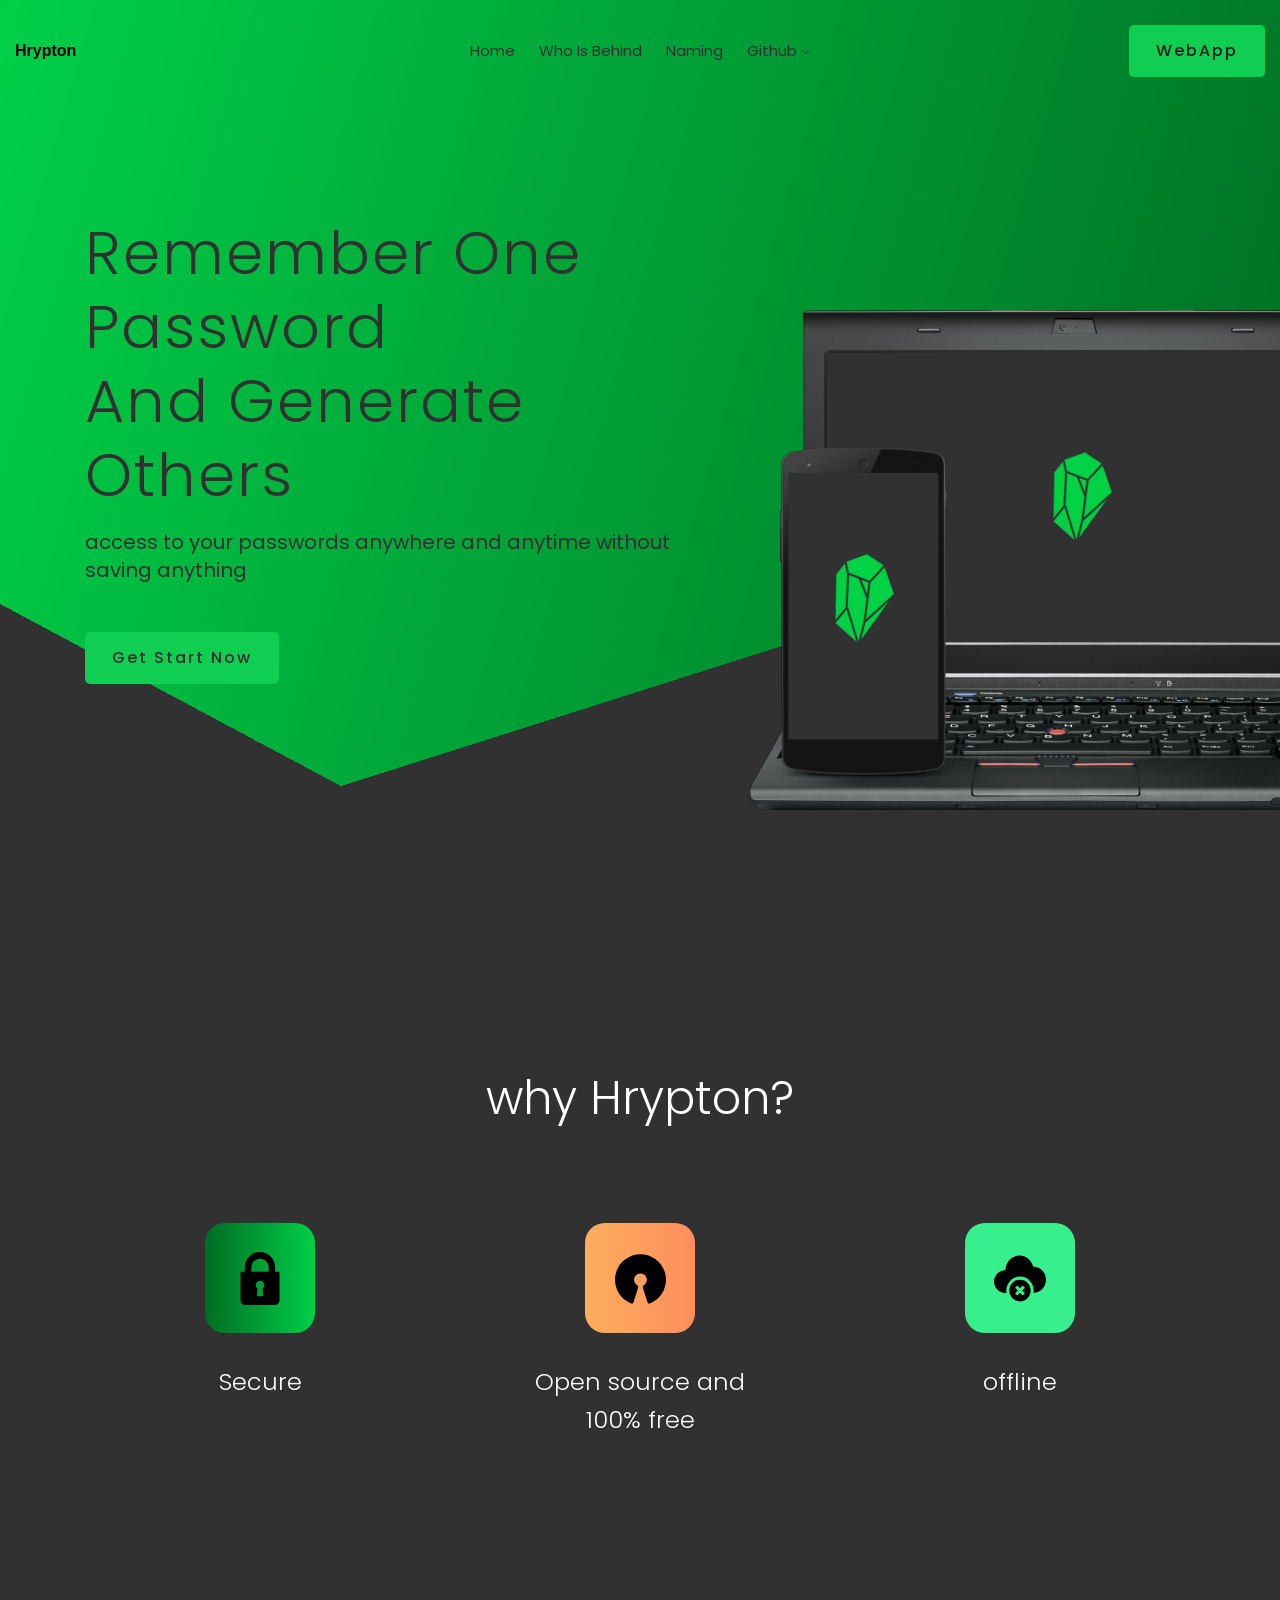
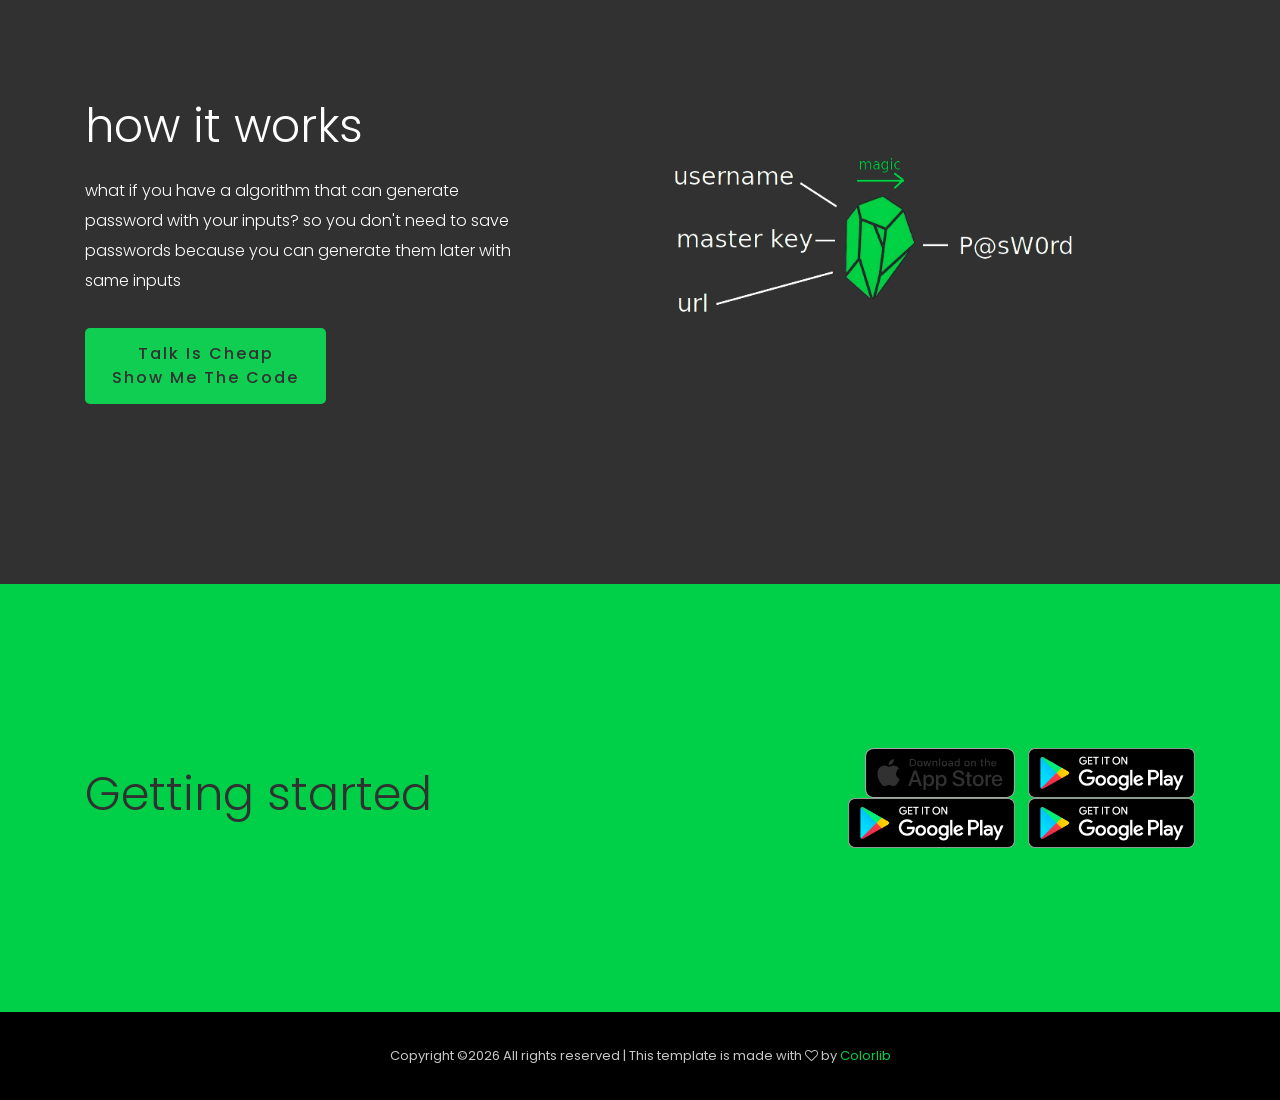
==== commit 3684f05f: "colors and more todo : menu colors and links" ====
--- a/index.html
+++ b/index.html
@@ -4,7 +4,7 @@
 <head>
     <meta charset="utf-8">
     <meta http-equiv="x-ua-compatible" content="ie=edge">
-    <title>AppLab</title>
+    <title>Hrypton</title>
     <meta name="description" content="">
     <meta name="viewport" content="width=device-width, initial-scale=1">
 
@@ -25,6 +25,9 @@
     <link rel="stylesheet" href="css/slicknav.css">
     <link rel="stylesheet" href="css/style.css">
     <!-- <link rel="stylesheet" href="css/responsive.css"> -->
+
+    <!-- making scroll smooth -->
+    <style rel="stylesheet">html {scroll-behavior: smooth;} </style>
 </head>
 
 <body>
@@ -32,7 +35,7 @@
             <p class="browserupgrade">You are using an <strong>outdated</strong> browser. Please <a href="https://browsehappy.com/">upgrade your browser</a> to improve your experience and security.</p>
         <![endif]-->
 
-    <!-- header-start -->
+    <!--------------------------------------------- top menu --------------------------------------------->
     <header>
         <div class="header-area ">
             <div id="sticky-header" class="main-header-area">
@@ -41,7 +44,7 @@
                         <div class="col-xl-3 col-lg-2">
                             <div class="logo">
                                 <a href="index.html">
-                                    <img src="img/logo.png" alt="">
+                                    <b style="color: black;">Hrypton</b>
                                 </a>
                             </div>
                         </div>
@@ -50,28 +53,22 @@
                                 <nav>
                                     <ul id="navigation">
                                         <li><a class="active" href="index.html">home</a></li>
-                                        <li><a href="features.html">Features</a></li>
-                                        <li><a href="Pricing.html">Pricing</a></li>
-                                        <li><a href="#">blog <i class="ti-angle-down"></i></a>
+                                        <li><a href="features.html">who is behind</a></li>
+                                        <li><a href="Pricing.html">naming</a></li>
+                                        <li><a href="#">github <i class="ti-angle-down"></i></a>
                                             <ul class="submenu">
-                                                <li><a href="blog.html">blog</a></li>
-                                                <li><a href="single-blog.html">single-blog</a></li>
+                                                <li><a href="blog.html">android</a></li>
+                                                <li><a href="single-blog.html">website</a></li>
                                             </ul>
                                         </li>
-                                        <li><a href="#">pages <i class="ti-angle-down"></i></a>
-                                            <ul class="submenu">
-                                                 <li><a href="elements.html">elements</a></li>
-                                            </ul>
-                                        </li>
-                                        <li><a href="contact.html">Contact</a></li>
                                     </ul>
                                 </nav>
                             </div>
                         </div>
                         <div class="col-xl-3 col-lg-3 d-none d-lg-block">
                             <div class="Appointment">
-                                <div class="book_btn d-none d-lg-block">
-                                    <a  href="#">Download</a>
+                                <div class="boxed-btn3">
+                                    <a  href="#">webApp</a>
                                 </div>
                             </div>
                         </div>
@@ -84,41 +81,42 @@
             </div>
         </div>
     </header>
-    <!-- header-end -->
-
-    <!-- slider_area_start -->
+    
+
+    <!-----------------------------------------------first look-------------------------------------------->
     <div class="slider_area">
         <div class="single_slider  d-flex align-items-center slider_bg_1">
             <div class="container">
                 <div class="row align-items-center">
                     <div class="col-xl-7 col-md-6">
                         <div class="slider_text ">
-                            <h3 class="wow fadeInDown" data-wow-duration="1s" data-wow-delay=".1s" >Promote your app <br>
-                                with applab</h3>
-                            <p class="wow fadeInLeft" data-wow-duration="1s" data-wow-delay=".1s">Get more users to promote your app with this template</p>
+                            <h3 class="wow fadeInDown" data-wow-duration="1s" data-wow-delay=".1s" >remember one password  <br>
+                                and generate others</h3>
+                            <p class="wow fadeInLeft" data-wow-duration="1s" data-wow-delay=".1s">access to your passwords anywhere and anytime without saving anything</p>
                             <div class="video_service_btn wow fadeInLeft" data-wow-duration="1s" data-wow-delay=".1s">
-                                <a href="#" class="boxed-btn3">Get Start Now</a>
+                                <a href="#getting_started" class="boxed-btn3">Get Start Now</a>
                             </div>
                         </div>
                     </div>
                     <div class="col-xl-5 col-md-6">
                         <div class="phone_thumb wow fadeInDown" data-wow-duration="1.1s" data-wow-delay=".2s">
-                            <img src="img/ilstrator/phone.png" alt="">
-                        </div>
-                    </div>
-                </div>
-            </div>
-        </div>
-    </div>
-    <!-- slider_area_end -->
-    <!-- service_area  -->
+                            <img src="img/ilstrator/laptop_and_phone.png" alt="">
+                        </div>
+                    </div>
+                </div>
+            </div>
+        </div>
+    </div>
+
+
+
+    <!------------------------------------------------why us----------------------------------------------->
     <div class="service_area">
         <div class="container">
             <div class="row">
                 <div class="col-xl-12">
                     <div class="section_title text-center  wow fadeInUp" data-wow-duration=".5s" data-wow-delay=".3s">
-                        <h3>Save your time to <br>
-                                using applab</h3>
+                        <h3>why Hrypton?</h3>
                     </div>
                 </div>
             </div>
@@ -128,8 +126,7 @@
                         <div class="thumb">
                                 <img src="img/icon/2.svg" alt="">
                         </div>
-                        <h3>Manage team in <br>
-                                One Place</h3>
+                        <h3>Secure</h3>
                     </div>
                 </div>
                 <div class="col-lg-4 col-md-4">
@@ -137,8 +134,7 @@
                                 <div class="thumb">
                                         <img src="img/icon/1.svg" alt="">
                                 </div>
-                                <h3>All-powerful Pointing <br> 
-                                        has no control</h3>
+                                <h3>Open source and </br> 100% free </h3>
                             </div>
                 </div>
                 <div class="col-lg-4 col-md-4">
@@ -147,74 +143,27 @@
                                 <div class="thumb">
                                         <img src="img/icon/3.svg" alt="">
                                 </div>
-                                <h3>Establish a solid online
-                                        presence</h3>
-                            </div>
-                </div>
-            </div>
-        </div>
-    </div>
-    <!--/ service_area  -->
-
-    <!-- service_area_2  -->
-    <div class="service_area_2">
-        <div class="container">
-            <div class="row align-items-center">
-                <div class="col-xl-4 col-lg-4 col-md-6 wow fadeInLeft" data-wow-duration=".4s" data-wow-delay=".5s">
-                    <div class="man_thumb">
-                        <img src="img/ilstrator_img/man_walk.png" alt="">
-                    </div>
-                </div>
-                <div class="col-xl-5 offset-xl-1 col-lg-6 col-md-6 ">
-                    <div class="mobile_screen wow fadeInRight" data-wow-duration=".8s" data-wow-delay=".5s">
-                        <img src="img/ilstrator_img/mobile_screen.png" alt="">
-                    </div>
-                </div>
-            </div>
-            <div class="service_content_wrap">
-                <div class="row">
-                    <div class="col-lg-4 col-md-4">
-                        <div class="single_service  wow fadeInUp" data-wow-duration=".5s" data-wow-delay=".3s">
-                            <span>01</span>
-                            <h3>Sign Up for free</h3>
-                            <p>Lorem ipsum dolor sit amet, consectetur adipiscing elit sed do eiusmod tempor.</p>
-                        </div>
-                    </div>
-                    <div class="col-lg-4 col-md-4">
-                        <div class="single_service  wow fadeInUp" data-wow-duration=".6s" data-wow-delay=".4s">
-                            <span>02</span>
-                            <h3>Make your profile</h3>
-                            <p>Lorem ipsum dolor sit amet, consectetur adipiscing elit sed do eiusmod tempor.</p>
-                        </div>
-                    </div>
-                    <div class="col-lg-4 col-md-4  wow fadeInUp" data-wow-duration=".7s" data-wow-delay=".5s">
-                        <div class="single_service">
-                            <span>03</span>
-                            <h3>Enjoy the app</h3>
-                            <p>Lorem ipsum dolor sit amet, consectetur adipiscing elit sed do eiusmod tempor.</p>
-                        </div>
-                    </div>
-                </div>
-            </div>
-        </div>
-    </div>
-    <!--/ service_area_2  -->
-
-
-    <!-- about  -->
+                                <h3>offline</h3>
+                            </div>
+                </div>
+            </div>
+        </div>
+    </div>
+    
+
+
+    <!-------------------------------------------- how it works-------------------------------------------->
     <div class="features_area ">
         <div class="container">
             <div class="features_main_wrap">
                     <div class="row  align-items-center">
                             <div class="col-xl-5 col-lg-5 col-md-6">
                                 <div class="features_info2">
-                                    <h3>Features that give
-                                        you real feel</h3>
-                                    <p>Lorem ipsum dolor sit amet, consectetur adipiscing elit sed do eiusmod tempor incididunt
-                                        ut labore et dolore magna aliqua. Quis ipsum suspendisse ultrices gravida Risus com odo
-                                        viverra maecenas.</p>
+                                    <h3>how it works</h3>
+                                    <p style="color: white;">what if you have a algorithm that can generate password with your inputs?
+                                         so you don't need to save passwords because you can generate them later with same inputs</p>
                                     <div class="about_btn">
-                                        <a class="boxed-btn4" href="#">Download Now</a>
+                                        <a class="boxed-btn3" href="#">talk is cheap </br>show me the code</a>
                                     </div>
                                 </div>
                             </div>
@@ -225,206 +174,17 @@
                             </div>
                     </div>
             </div>
-            <div class="features_main_wrap">
-                    <div class="row  align-items-center">
-                            <div class="col-xl-5 col-lg-5 offset-xl-1 offset-lg-1 col-md-6">
-                                <div class="about_image wow fadeInLeft" data-wow-duration=".4s" data-wow-delay=".3s">
-                                    <img src="img/ilstrator_img/phone.png" alt="">
-                                </div>
-                            </div>
-                            <div class="col-xl-6 col-lg-6 col-md-6">
-                                <div class="features_info">
-                                    <h3 class="wow fadeInUp" data-wow-duration=".5s" data-wow-delay=".3s" >Easy setup and <br>
-                                            management</h3>
-                                    <p class="wow fadeInUp" data-wow-duration=".6s" data-wow-delay=".4s"  >Lorem ipsum dolor sit amet, consectetur adipiscing elit sed do eiusmod tempor incididunt.</p>
-                                    <ul>
-                                        <li class="wow fadeInUp" data-wow-duration=".7s" data-wow-delay=".5s" > Apartments frequently or motionless. </li>
-                                        <li class="wow fadeInUp" data-wow-duration=".8s" data-wow-delay=".6s" > Duis aute irure dolor in reprehenderit in voluptate. </li>
-                                        <li class="wow fadeInUp" data-wow-duration=".9s" data-wow-delay=".7s" > Voluptatem quia voluptas sit aspernatur.</li>
-                                    </ul>
             
-                                    <div class="about_btn wow fadeInUp" data-wow-duration=".10s" data-wow-delay=".8s" >
-                                        <a class="boxed-btn4" href="#">Download Now</a>
-                                    </div>
-                                </div>
-                            </div>
-                        </div>
-            </div>
-        </div>
-    </div>
-    <!--/ about  -->
-    <!-- testmonial_area  -->
-    <div class="testmonial_area">
-        <div class="container">
-            <div class="col-xl-12">
-                <div class="testmonial_active owl-carousel">
-                    <div class="single_testmonial text-center wow fadeInUp" data-wow-duration=".5s" data-wow-delay=".3s">
-                        <div class="section_title">
-                            <h3>Review from our <br>
-                                    regular users</h3>
-                        </div>
-                        <p>
-                                Lorem ipsum dolor sit amet, consectetur adipiscing elit sed do eiusmod <br>
-                                tempor incididunt labore et dolore magna aliqua <br>
-                                quis ipsum suspendisse ultrices.
-                        </p>
-                        <div class="rating_author">
-                            <i class="fa fa-star"></i>
-                            <i class="fa fa-star"></i>
-                            <i class="fa fa-star"></i>
-                            <i class="fa fa-star"></i>
-                            <i class="fa fa-star"></i>
-                            <span>
-                                    - Robert Smile
-                            </span>
-                        </div>
-                    </div>
-                    <div class="single_testmonial text-center wow fadeInUp" data-wow-duration=".5s" data-wow-delay=".3s">
-                        <div class="section_title">
-                            <h3>Review from our <br>
-                                    regular users</h3>
-                        </div>
-                        <p>
-                                Lorem ipsum dolor sit amet, consectetur adipiscing elit sed do eiusmod <br>
-                                tempor incididunt labore et dolore magna aliqua <br>
-                                quis ipsum suspendisse ultrices.
-                        </p>
-                        <div class="rating_author">
-                            <i class="fa fa-star"></i>
-                            <i class="fa fa-star"></i>
-                            <i class="fa fa-star"></i>
-                            <i class="fa fa-star"></i>
-                            <i class="fa fa-star"></i>
-                            <span>
-                                    - Robert Smile
-                            </span>
-                        </div>
-                    </div>
-                    <div class="single_testmonial text-center wow fadeInUp" data-wow-duration=".5s" data-wow-delay=".3s">
-                        <div class="section_title">
-                            <h3>Review from our <br>
-                                    regular users</h3>
-                        </div>
-                        <p>
-                                Lorem ipsum dolor sit amet, consectetur adipiscing elit sed do eiusmod <br>
-                                tempor incididunt labore et dolore magna aliqua <br>
-                                quis ipsum suspendisse ultrices.
-                        </p>
-                        <div class="rating_author">
-                            <i class="fa fa-star"></i>
-                            <i class="fa fa-star"></i>
-                            <i class="fa fa-star"></i>
-                            <i class="fa fa-star"></i>
-                            <i class="fa fa-star"></i>
-                            <span>
-                                    - Robert Smile
-                            </span>
-                        </div>
-                    </div>
-                    <div class="single_testmonial text-center wow fadeInUp" data-wow-duration=".5s" data-wow-delay=".3s">
-                        <div class="section_title">
-                            <h3>Review from our <br>
-                                    regular users</h3>
-                        </div>
-                        <p>
-                                Lorem ipsum dolor sit amet, consectetur adipiscing elit sed do eiusmod <br>
-                                tempor incididunt labore et dolore magna aliqua <br>
-                                quis ipsum suspendisse ultrices.
-                        </p>
-                        <div class="rating_author">
-                            <i class="fa fa-star"></i>
-                            <i class="fa fa-star"></i>
-                            <i class="fa fa-star"></i>
-                            <i class="fa fa-star"></i>
-                            <i class="fa fa-star"></i>
-                            <span>
-                                    - Robert Smile
-                            </span>
-                        </div>
-                    </div>
-                </div>
-            </div>
-        </div>
-    </div>
-    <!--/ testmonial_area  -->
-
-    <!-- prising_area  -->
-    <div class="prising_area">
-        <div class="container">
-            <div class="row">
-                <div class="col-xl-12">
-                    <div class="section_title text-center wow fadeInUp" data-wow-duration=".5s" data-wow-delay=".5s">
-                        <h3>Unlock full Power</h3>
-                        <p>Lorem ipsum dolor sit amet, consectetur adipiscing
-                            elit sed do eiusmod <br> tempor incididunt.</p>
-                    </div>
-                </div>
-            </div>
-            <div class="row no-gutters align-items-center">
-                <div class="col-xl-4 col-md-4">
-                    <div class="single_prising text-center wow fadeInUp" data-wow-duration=".7s" data-wow-delay=".8s">
-                        <div class="prising_header d-flex justify-content-between">
-                            <h3>Basic</h3>
-                            <span>$06</span>
-                        </div>
-                        <ul>
-                            <li>One User</li>
-                            <li>1000 ui elements</li>
-                            <li>Webmail Support</li>
-                            <li>100GB Cloud Storage</li>
-                        </ul>
-                        <div class="prising_bottom">
-                            <a href="#" class="get_now prising_btn">Get Now</a>
-                        </div>
-                    </div>
-                </div>
-                <div class="col-xl-4 col-md-4">
-                    <div class="single_prising text-center wow fadeInUp" data-wow-duration=".6s" data-wow-delay=".6s">
-                        <div class="prising_header d-flex justify-content-between pink_header">
-                            <h3>Team</h3>
-                            <span>$06</span>
-                        </div>
-                        <ul>
-                            <li>One User</li>
-                            <li>1000 ui elements</li>
-                            <li>Webmail Support</li>
-                            <li>100GB Cloud Storage</li>
-                            <li>Unlimited Users Limit</li>
-                        </ul>
-                        <div class="prising_bottom">
-                            <a href="#" class="get_now prising_btn">Get Now</a>
-                        </div>
-                    </div>
-                </div>
-                <div class="col-xl-4 col-md-4">
-                    <div class="single_prising text-center wow fadeInUp" data-wow-duration=".7s" data-wow-delay=".8s">
-                        <div class="prising_header d-flex justify-content-between green_header">
-                            <h3>Business</h3>
-                            <span>$06</span>
-                        </div>
-                        <ul>
-                            <li>One User</li>
-                            <li>1000 ui elements</li>
-                            <li>Webmail Support</li>
-                            <li>100GB Cloud Storage</li>
-                        </ul>
-                        <div class="prising_bottom">
-                            <a href="#" class="get_now prising_btn">Get Now</a>
-                        </div>
-                    </div>
-                </div>
-            </div>
-        </div>
-    </div>
-    <!--/ prising_area  -->
-
-    <!-- productivity_area  -->
-    <div class="productivity_area">
+        </div>
+    </div>
+
+
+    <!--------------------------------------------- getting started --------------------------------------->
+    <div id="getting_started" class="productivity_area">
         <div class="container">
             <div class="row align-items-center">
                 <div class="col-xl-7 col-md-12 col-lg-6">
-                    <h3 class="wow fadeInDown" data-wow-duration="1s" data-wow-delay=".1s">Get start from now <br>
-                            and increase productivity</h3>
+                    <h3 class="wow fadeInDown" data-wow-duration="1s" data-wow-delay=".1s">Getting started</h3>
                 </div>
                 <div class="col-xl-5 col-md-12 col-lg-6">
                     <div class="app_download wow fadeInDown" data-wow-duration="1s" data-wow-delay=".1s">
@@ -434,101 +194,23 @@
                         <a href="#">
                                 <img src="img/ilstrator/play.svg" alt="">
                         </a>
+                        <a href="#">
+                            <img src="img/ilstrator/play.svg" alt="">
+                    </a>
+                    <a href="#">
+                        <img src="img/ilstrator/play.svg" alt="">
+                </a>
                         
                     </div>
                 </div>
             </div>
         </div>
     </div>
-    <!--/ productivity_area  -->
-
-    <!-- footer start -->
+    
+
+    <!--------------------------------------colorlib copy right(dont remove)------------------------------->
     <footer class="footer">
-        <div class="footer_top">
-            <div class="container">
-                <div class="row">
-                    <div class="col-xl-4 col-md-6 col-lg-4">
-                        <div class="footer_widget">
-                            <div class="footer_logo">
-                                <a href="#">
-                                    <img src="img/logo.png" alt="">
-                                </a>
-                            </div>
-                            <p>
-                                Firmament morning sixth subdue darkness
-                                creeping gathered divide.
-                            </p>
-                            <div class="socail_links">
-                                <ul>
-                                    <li>
-                                        <a href="#">
-                                            <i class="ti-facebook"></i>
-                                        </a>
-                                    </li>
-                                    <li>
-                                        <a href="#">
-                                            <i class="ti-twitter-alt"></i>
-                                        </a>
-                                    </li>
-                                    <li>
-                                        <a href="#">
-                                            <i class="fa fa-instagram"></i>
-                                        </a>
-                                    </li>
-                                </ul>
-                            </div>
-
-                        </div>
-                    </div>
-                    <div class="col-xl-2 offset-xl-1 col-md-6 col-lg-3">
-                        <div class="footer_widget">
-                            <h3 class="footer_title">
-                                    Services
-                            </h3>
-                            <ul>
-                                <li><a href="#">Team management</a></li>
-                                <li><a href="#">Collaboration</a></li>
-                                <li><a href="#">Todo</a></li>
-                                <li><a href="#">Events</a></li>
-                            </ul>
-
-                        </div>
-                    </div>
-                    <div class="col-xl-2 col-md-6 col-lg-2">
-                        <div class="footer_widget">
-                            <h3 class="footer_title">
-                                    Useful Links
-                            </h3>
-                            <ul>
-                                <li><a href="#">Pricing</a></li>
-                                <li><a href="#">Features</a></li>
-                                <li><a href="#">Blog</a></li>
-                                <li><a href="#">Contact</a></li>
-                            </ul>
-                        </div>
-                    </div>
-                    <div class="col-xl-3 col-md-6 col-lg-3">
-                        <div class="footer_widget">
-                            <h3 class="footer_title">
-                                    Downloads
-                            </h3>
-                            <ul>
-                                <li>
-                                    <a href="#">
-                                        Download from Apple Store
-
-                                    </a>
-                                </li>
-                                <li><a href="#">
-                                        Download from Play Store
-                                    </a>
-                                </li>
-                                </ul>
-                        </div>
-                    </div>
-                </div>
-            </div>
-        </div>
+       
         <div class="copy-right_text">
             <div class="container">
                 <div class="footer_border"></div>
@@ -544,7 +226,7 @@
             </div>
         </div>
     </footer>
-    <!--/ footer end  -->
+   
 
     <!-- JS here -->
     <script src="js/vendor/modernizr-3.5.0.min.js"></script>
--- a/css/nice-select.css
+++ b/css/nice-select.css
@@ -0,0 +1,140 @@
+.nice-select {
+  -webkit-tap-highlight-color: transparent;
+  background-color: #313131;
+  border-radius: 5px;
+  border: solid 1px #e8e8e8;
+  box-sizing: border-box;
+  clear: both;
+  cursor: pointer;
+  display: block;
+  float: left;
+  font-family: inherit;
+  font-size: 14px;
+  font-weight: normal;
+  height: 42px;
+  line-height: 40px;
+  outline: none;
+  padding-left: 18px;
+  padding-right: 30px;
+  position: relative;
+  text-align: left !important;
+  -webkit-transition: all 0.2s ease-in-out;
+  transition: all 0.2s ease-in-out;
+  -webkit-user-select: none;
+     -moz-user-select: none;
+      -ms-user-select: none;
+          user-select: none;
+  white-space: nowrap;
+  width: auto; }
+  .nice-select:hover {
+    border-color: #dbdbdb; }
+  .nice-select:active, .nice-select.open, .nice-select:focus {
+    border-color: #999; }
+
+
+  .nice-select.disabled {
+    border-color: #ededed;
+    color: #999;
+    pointer-events: none; }
+    .nice-select.disabled:after {
+      border-color: #cccccc; }
+  .nice-select.wide {
+    width: 100%; }
+    .nice-select.wide .list {
+      left: 0 !important;
+      right: 0 !important; }
+  .nice-select.right {
+    float: right; }
+    .nice-select.right .list {
+      left: auto;
+      right: 0; }
+  .nice-select.small {
+    font-size: 12px;
+    height: 36px;
+    line-height: 34px; }
+    .nice-select.small:after {
+      height: 4px;
+      width: 4px; }
+    .nice-select.small .option {
+      line-height: 34px;
+      min-height: 34px; }
+  .nice-select .list {
+    background-color: #313131;
+    border-radius: 5px;
+    box-shadow: 0 0 0 1px rgba(68, 68, 68, 0.11);
+    box-sizing: border-box;
+    margin-top: 4px;
+    opacity: 0;
+    overflow: hidden;
+    padding: 0;
+    pointer-events: none;
+    position: absolute;
+    top: 100%;
+    left: 0;
+    -webkit-transform-origin: 50% 0;
+        -ms-transform-origin: 50% 0;
+            transform-origin: 50% 0;
+    -webkit-transform: scale(0.75) translateY(-21px);
+        -ms-transform: scale(0.75) translateY(-21px);
+            transform: scale(0.75) translateY(-21px);
+    -webkit-transition: all 0.2s cubic-bezier(0.5, 0, 0, 1.25), opacity 0.15s ease-out;
+    transition: all 0.2s cubic-bezier(0.5, 0, 0, 1.25), opacity 0.15s ease-out;
+    z-index: 9; }
+    .nice-select .list:hover .option:not(:hover) {
+      background-color: transparent !important; }
+  .nice-select .option {
+    cursor: pointer;
+    font-weight: 400;
+    line-height: 40px;
+    list-style: none;
+    min-height: 40px;
+    outline: none;
+    padding-left: 18px;
+    padding-right: 29px;
+    text-align: left;
+    -webkit-transition: all 0.2s;
+    transition: all 0.2s; }
+    .nice-select .option:hover, .nice-select .option.focus, .nice-select .option.selected.focus {
+      background-color: #f6f6f6; }
+    .nice-select .option.selected {
+      font-weight: bold; }
+    .nice-select .option.disabled {
+      background-color: transparent;
+      color: #999;
+      cursor: default; }
+
+.no-csspointerevents .nice-select .list {
+  display: none; }
+
+.no-csspointerevents .nice-select.open .list {
+  display: block; }
+
+
+
+
+
+  /* ,,,,,,,,,,,,,,,, */
+
+
+  .nice-select:after {
+    content: "\e64b";
+    display: block;
+    height: 5px;
+    margin-top: -5px;
+    pointer-events: none;
+    position: absolute;
+    right: 30px;
+    top: 8px;
+    transition: all 0.15s ease-in-out;
+    width: 5px;
+    font-family: 'themify';
+    color: #ddd; }
+
+    .nice-select.open:after {
+ }
+    .nice-select.open .list {
+      opacity: 1;
+      pointer-events: auto;
+      -webkit-transform: scale(1) translateY(0);
+          -ms-transform: scale(1) translateY(0);
+              transform: scale(1) translateY(0); }
--- a/css/gijgo.css
+++ b/css/gijgo.css
@@ -0,0 +1,2704 @@
+.gj-button {
+    background-color: #f5f5f5;
+    border: 1px solid #ddd;
+    color: #000;
+    border-radius: 3px;
+    padding: 6px 10px;
+    cursor: pointer;
+}
+
+.gj-unselectable {
+    -webkit-touch-callout: none;
+    -webkit-user-select: none;
+    -khtml-user-select: none;
+    -moz-user-select: none;
+    -ms-user-select: none;
+    user-select: none;
+}
+
+.gj-row {
+    display: -webkit-box;
+    display: -ms-flexbox;
+    display: flex;
+    -ms-flex-wrap: wrap;
+    flex-wrap: wrap;
+}
+
+.gj-margin-left-5 {
+    margin-left: 5px;
+}
+
+.gj-margin-left-10 {
+    margin-left: 10px;
+}
+
+.gj-width-full {
+    width: 100%;
+}
+
+.gj-cursor-pointer {
+    cursor: pointer;
+}
+
+.gj-text-align-center {
+    text-align: center;
+}
+
+.gj-font-size-16 {
+    font-size: 16px;
+}
+
+.gj-hidden {
+    display: none;
+}
+
+/** Material Design */
+.gj-button-md {
+    background: 0 0;
+    border: none;
+    border-radius: 2px;
+    color: rgba(0, 0, 0, 0.87);
+    position: relative;
+    height: 36px;
+    margin: 0;
+    min-width: 64px;
+    padding: 0 16px;
+    display: inline-block;
+    font-family: "Roboto","Helvetica","Arial",sans-serif;
+    font-size: 1rem;
+    font-weight: 500;
+    text-transform: uppercase;
+    letter-spacing: 0;
+    overflow: hidden;
+    will-change: box-shadow;
+    transition: box-shadow .2s cubic-bezier(.4,0,1,1),background-color .2s cubic-bezier(.4,0,.2,1),color .2s cubic-bezier(.4,0,.2,1);
+    outline: none;
+    cursor: pointer;
+    text-decoration: none;
+    text-align: center;
+    line-height: 36px;
+    vertical-align: middle;
+    overflow: hidden;
+    -webkit-user-select: none;
+    -moz-user-select: none;
+    -ms-user-select: none;
+    user-select: none;
+}
+
+.gj-button-md:hover {
+    background-color: rgba(158,158,158,.2);
+}
+
+.gj-button-md:disabled {
+    color: rgba(0,0,0,.26);
+    background: 0 0;
+}
+
+.gj-button-md .material-icons,
+.gj-button-md .gj-icon {
+    vertical-align: middle;
+    /*font-size: 1.3rem;
+    margin-right: 4px;*/
+}
+
+.gj-button-md.gj-button-md-icon {
+    width: 24px;
+    height: 31px;
+    min-width: 24px;
+    padding: 0px;
+    display: table;
+}
+
+.gj-button-md.gj-button-md-icon .material-icons,
+.gj-button-md.gj-button-md-icon .gj-icon {
+    display: table-cell;
+    margin-right: 0px;
+    width: 24px;
+    height: 24px;
+}
+
+.gj-button-md.active {
+    background-color: rgba(158,158,158,.4);
+}
+
+.gj-button-md-group {
+    position: relative;
+    display: inline-block;
+    vertical-align: middle;
+}
+
+.gj-textbox-md {
+    border: none;
+    border-bottom: 1px solid rgba(0,0,0,.42);
+    display: block;
+    font-family: "Helvetica","Arial",sans-serif;
+    font-size: 16px;
+    line-height: 16px;
+    padding: 4px 0px;
+    margin: 0;
+    width: 100%;
+    background: 0 0;
+    text-align: left;
+    color: rgba(0,0,0,.87);
+}
+
+.gj-textbox-md:focus,
+.gj-textbox-md:active {
+    border-bottom: 2px solid rgba(0,0,0,.42);
+    outline: none;
+}
+
+.gj-textbox-md::placeholder {
+    color: #8e8e8e;
+}
+
+.gj-textbox-md:-ms-input-placeholder {
+    color: #8e8e8e;
+}
+
+.gj-textbox-md::-ms-input-placeholder {
+    color: #8e8e8e;
+}
+
+.gj-md-spacer-24 {
+    min-width: 24px;
+    width: 24px;
+    display: inline-block;
+}
+
+.gj-md-spacer-32 {
+    min-width: 32px;
+    width: 32px;
+    display: inline-block;
+}
+
+.gj-modal {
+    position: fixed;
+    top: 0;
+    right: 0;
+    bottom: 0;
+    left: 0;
+    z-index: 1203;
+    display: none;
+    overflow: hidden;
+    -webkit-overflow-scrolling: touch;
+    outline: 0;
+    background-color: rgba(0, 0, 0, 0.54118);
+    transition: 200ms ease opacity;
+    will-change: opacity;
+}
+
+/* List */
+ul.gj-list li [data-role="wrapper"] {
+    display: table;
+    width: 100%;
+}
+
+ul.gj-list li [data-role="checkbox"] {
+    display: table-cell;
+    vertical-align:middle;
+    text-align:center;
+}
+
+ul.gj-list li [data-role="image"] {
+    display: table-cell;
+    vertical-align:middle;
+    text-align:center;
+}
+
+ul.gj-list li [data-role="display"] {
+    display: table-cell;
+    vertical-align:middle;
+    cursor: pointer;
+}
+
+ul.gj-list li [data-role="display"]:empty:before {
+  content: "\200b"; /* unicode zero width space character */
+}
+
+/* List - Bootstrap */
+ul.gj-list-bootstrap {
+    padding-left: 0px;
+    margin-bottom: 0px;
+}
+
+ul.gj-list-bootstrap li {
+    padding: 0px;
+}
+
+ul.gj-list-bootstrap li [data-role="wrapper"] {
+    padding: 0px 10px;
+}
+
+ul.gj-list-bootstrap li [data-role="checkbox"] {
+    width: 24px;
+    padding: 3px;
+}
+
+ul.gj-list-bootstrap li [data-role="image"] {
+    width: 24px;
+    height: 24px;
+}
+
+ul.gj-list-bootstrap li [data-role="display"] {
+    padding: 8px 0px 8px 4px;
+}
+
+.list-group-item.active ul li, .list-group-item.active:focus ul li, .list-group-item.active:hover ul li {
+    text-shadow: none;
+    color:initial;
+}
+
+/* List - Material Design */
+ul.gj-list-md {
+    padding: 0px;
+    list-style: none;
+    list-style-type: none;
+    line-height: 24px;
+    letter-spacing: 0;
+    color: #616161; /* Gray 700 */
+}
+
+ul.gj-list-md li {
+    display: list-item;
+    list-style-type: none;
+    padding: 0px;
+    min-height: unset;
+    box-sizing: border-box;
+    align-items: center;
+    cursor: default;
+    overflow: hidden;
+
+    font-family: "Roboto","Helvetica","Arial",sans-serif;
+    font-size: 16px;
+    font-weight: 400;
+    letter-spacing: .04em;
+    line-height: 1;
+    
+    -webkit-flex-direction: row;
+    -ms-flex-direction: row;
+    flex-direction: row;
+    -webkit-flex-wrap: nowrap;
+    -ms-flex-wrap: nowrap;
+    flex-wrap: nowrap;
+}
+
+ul.gj-list-md li [data-role="checkbox"] {
+    height: 24px;
+    width: 24px;
+}
+
+ul.gj-list-md li [data-role="image"] {
+    height: 24px;
+    width: 24px;
+}
+
+ul.gj-list-md li [data-role="display"] {
+    padding: 8px 0px 8px 5px;
+    order: 0;
+    flex-grow: 2;
+    text-decoration: none;
+    box-sizing: border-box;
+    align-items: center;
+    text-align: left;
+    color: rgba(0,0,0,.87);
+}
+
+ul.gj-list-md li.disabled>[data-role="wrapper"]>[data-role="display"] {
+    color: #9E9E9E; /* Gray 500 */
+}
+
+.gj-list-md-active {
+    background: #e0e0e0;
+    color: #3f51b5;
+}
+
+
+/* Picker */
+.gj-picker {
+    position: absolute;
+    z-index: 1203;
+    background-color: #313131;
+}
+
+.gj-picker .selected {
+    color: #313131;
+}
+
+/* Material Design */
+.gj-picker-md {
+    font-family: "Roboto","Helvetica","Arial",sans-serif;
+    font-size: 16px;
+    font-weight: 400;
+    letter-spacing: .04em;
+    line-height: 1;
+    color: rgba(0,0,0,.87);
+    border: 1px solid #E0E0E0;
+}
+
+.gj-modal .gj-picker-md {
+    border: 0px;
+}
+
+.gj-picker-md [role="header"] {
+    color: rgba(255, 255, 255, 0.54);
+    display: flex;
+    background: #2196f3;
+    align-items: baseline;
+    user-select: none;
+    justify-content: center;
+}
+
+.gj-picker-md [role="footer"] {
+    float: right;
+    padding: 10px;
+}
+
+.gj-picker-md [role="footer"] button.gj-button-md {
+    color: #2196f3;
+    font-weight: bold;
+    font-size: 13px;
+}
+
+/* Bootstrap */
+.gj-picker-bootstrap {
+    border-radius: 4px;
+    border: 1px solid #E0E0E0;
+}
+
+.gj-picker-bootstrap .selected {
+    color: #888;
+}
+
+.gj-picker-bootstrap [role="header"] {
+    background: #eee;
+    color: #AAA;
+}
+@font-face {
+    font-family: 'gijgo-material';
+    src: url('../fonts/gijgo-material.eot?235541');
+    src: url('../fonts/gijgo-material.eot?235541#iefix') format('embedded-opentype'), url('../fonts/gijgo-material.ttf?235541') format('truetype'), url('../fonts/gijgo-material.woff?235541') format('woff'), url('../fonts/gijgo-material.svg?235541#gijgo-material') format('svg');
+    font-weight: normal;
+    font-style: normal;
+}
+
+.gj-icon {
+    /* use !important to prevent issues with browser extensions that change fonts */
+    font-family: 'gijgo-material' !important;
+    font-size: 24px;
+    speak: none;
+    font-style: normal;
+    font-weight: normal;
+    font-variant: normal;
+    text-transform: none;
+    line-height: 1;
+    /* Enable Ligatures ================ */
+    letter-spacing: 0;
+    -webkit-font-feature-settings: "liga";
+    -moz-font-feature-settings: "liga=1";
+    -moz-font-feature-settings: "liga";
+    -ms-font-feature-settings: "liga" 1;
+    font-feature-settings: "liga";
+    -webkit-font-variant-ligatures: discretionary-ligatures;
+    font-variant-ligatures: discretionary-ligatures;
+    /* Better Font Rendering =========== */
+    -webkit-font-smoothing: antialiased;
+    -moz-osx-font-smoothing: grayscale;
+}
+
+.gj-icon.undo:before {
+    content: "\e900";
+}
+
+.gj-icon.vertical-align-top:before {
+    content: "\e901";
+}
+
+.gj-icon.vertical-align-center:before {
+    content: "\e902";
+}
+
+.gj-icon.vertical-align-bottom:before {
+    content: "\e903";
+}
+
+.gj-icon.arrow-dropup:before {
+    content: "\e904";
+}
+
+.gj-icon.clock:before {
+    content: "\e905";
+}
+
+.gj-icon.refresh:before {
+    content: "\e906";
+}
+
+.gj-icon.last-page:before {
+    content: "\e907";
+}
+
+.gj-icon.first-page:before {
+    content: "\e908";
+}
+
+.gj-icon.cancel:before {
+    content: "\e909";
+}
+
+.gj-icon.clear:before {
+    content: "\e90a";
+}
+
+.gj-icon.check-circle:before {
+    content: "\e90b";
+}
+
+.gj-icon.delete:before {
+    content: "\e90c";
+}
+
+.gj-icon.arrow-upward:before {
+    content: "\e90d";
+}
+
+.gj-icon.arrow-forward:before {
+    content: "\e90e";
+}
+
+.gj-icon.arrow-downward:before {
+    content: "\e90f";
+}
+
+.gj-icon.arrow-back:before {
+    content: "\e910";
+}
+
+.gj-icon.list-numbered:before {
+    content: "\e911";
+}
+
+.gj-icon.list-bulleted:before {
+    content: "\e912";
+}
+
+.gj-icon.indent-increase:before {
+    content: "\e913";
+}
+
+.gj-icon.indent-decrease:before {
+    content: "\e914";
+}
+
+.gj-icon.redo:before {
+    content: "\e915";
+}
+
+.gj-icon.align-right:before {
+    content: "\e916";
+}
+
+.gj-icon.align-left:before {
+    content: "\e917";
+}
+
+.gj-icon.align-justify:before {
+    content: "\e918";
+}
+
+.gj-icon.align-center:before {
+    content: "\e919";
+}
+
+.gj-icon.strikethrough:before {
+    content: "\e91a";
+}
+
+.gj-icon.italic:before {
+    content: "\e91b";
+}
+
+.gj-icon.underlined:before {
+    content: "\e91c";
+}
+
+.gj-icon.bold:before {
+    content: "\e91d";
+}
+
+.gj-icon.arrow-dropdown:before {
+    content: "\e91e";
+}
+
+.gj-icon.done:before {
+    content: "\e91f";
+}
+
+.gj-icon.pencil:before {
+    content: "\e920";
+}
+
+.gj-icon.minus:before {
+    content: "\e921";
+}
+
+.gj-icon.plus:before {
+    content: "\e922";
+}
+
+.gj-icon.chevron-up:before {
+    content: "\e923";
+}
+
+.gj-icon.chevron-right:before {
+    content: "\e924";
+}
+
+.gj-icon.chevron-down:before {
+    content: "\e925";
+}
+
+.gj-icon.chevron-left:before {
+    content: "\e926";
+}
+
+.gj-icon.event:before {
+    content: "\e927";
+}
+.gj-draggable {
+    cursor: move;
+}
+.gj-resizable-handle {
+    position: absolute;
+    font-size: 0.1px;
+    display: block;
+    -ms-touch-action: none;
+    touch-action: none;
+    z-index: 1203;
+}
+
+.gj-resizable-n {
+    cursor: n-resize;
+    height: 7px;
+    width: 100%;
+    top: -5px;
+    left: 0;
+}
+.gj-resizable-e {
+    cursor: e-resize;
+    width: 7px;
+    right: -5px;
+    top: 0;
+    height: 100%;
+}
+.gj-resizable-s {
+    cursor: s-resize;
+    height: 7px;
+    width: 100%;
+    bottom: -5px;
+    left: 0;
+}
+.gj-resizable-w {
+	cursor: w-resize;
+	width: 7px;
+	left: -5px;
+	top: 0;
+	height: 100%;
+}
+.gj-resizable-se {
+	cursor: se-resize;
+	width: 12px;
+	height: 12px;
+	right: 1px;
+	bottom: 1px;
+}
+.gj-resizable-sw {
+	cursor: sw-resize;
+	width: 9px;
+	height: 9px;
+	left: -5px;
+	bottom: -5px;
+}
+.gj-resizable-nw {
+	cursor: nw-resize;
+	width: 9px;
+	height: 9px;
+	left: -5px;
+	top: -5px;
+}
+.gj-resizable-ne {
+	cursor: ne-resize;
+	width: 9px;
+	height: 9px;
+	right: -5px;
+	top: -5px;
+}
+
+.gj-dialog-footer {
+    position: absolute;
+    bottom: 0px;
+    width: 100%;
+    margin-top: 0px;
+}
+
+.gj-dialog-scrollable [data-role="body"] {
+    overflow-x: hidden;
+    overflow-y: scroll;
+}
+
+/** Bootstrap 3 **/
+.gj-dialog-bootstrap {
+    overflow: hidden;
+    z-index: 1202;
+}
+
+.gj-dialog-bootstrap [data-role="title"] {
+    display: inline;
+}
+.gj-dialog-bootstrap [data-role="close"] {
+    line-height: 1.42857143;
+}
+
+/** Bootstrap 4 **/
+.gj-dialog-bootstrap4 {
+    overflow: hidden;
+    z-index: 1202;
+}
+
+.gj-dialog-bootstrap4 [data-role="title"] {
+    display: inline;
+}
+.gj-dialog-bootstrap4 [data-role="close"] {
+    line-height: 1.5;
+}
+
+/** Material Design **/
+.gj-dialog-md {
+    background-color: #313131;
+    overflow: hidden;
+    border: none;
+    box-shadow: 0 11px 15px -7px rgba(0,0,0,.2), 0 24px 38px 3px rgba(0,0,0,.14), 0 9px 46px 8px rgba(0,0,0,.12);
+    box-sizing: border-box;
+    position: relative;
+    display: -webkit-box;
+    display: -webkit-flex;
+    display: -ms-flexbox;
+    display: flex;
+    -webkit-box-orient: vertical;
+    -webkit-box-direction: normal;
+    -webkit-flex-direction: column;
+    -ms-flex-direction: column;
+    flex-direction: column;
+    -webkit-background-clip: padding-box;
+    background-clip: padding-box;
+    outline: 0;
+    z-index: 1202;
+}
+
+.gj-dialog-md-header {
+    padding: 24px 24px 0px 24px;
+    font-family: "Roboto","Helvetica","Arial",sans-serif;
+}
+
+.gj-dialog-md-title {
+    margin: 0;
+    font-weight: 400;
+    display: inline;
+    line-height: 28px;
+    font-size: 20px;
+}
+
+.gj-dialog-md-close {
+    -webkit-appearance: none;
+    padding: 0;
+    cursor: pointer;
+    background: 0 0;
+    border: 0;
+    float: right;
+    line-height: 28px;
+    font-size: 28px;
+}
+
+.gj-dialog-md-body {
+    padding: 20px 24px 24px 24px;
+    color: rgba(0,0,0,.54);
+    font-family: "Helvetica","Arial",sans-serif;
+    font-size: 14px;
+    font-weight: 400;
+    line-height: 20px;
+}
+
+.gj-dialog-md-footer {
+    padding: 8px 8px 8px 24px;
+    display: -webkit-flex;
+    display: -ms-flexbox;
+    display: flex;
+    -webkit-flex-direction: row-reverse;
+    -ms-flex-direction: row-reverse;
+    flex-direction: row-reverse;
+    -webkit-flex-wrap: wrap;
+    -ms-flex-wrap: wrap;
+    flex-wrap: wrap;
+
+    box-sizing: border-box;
+}
+
+.gj-dialog-md-footer>*:first-child {
+    margin-right: 0;
+}
+
+.gj-dialog-md-footer>* {
+    margin-right: 8px;
+    height: 36px;
+}
+DIV.gj-grid-wrapper {
+    margin: auto;
+    position: relative;
+    clear:both;
+    z-index: 1;
+}
+
+TABLE.gj-grid {
+    margin: auto;    
+    border-collapse: collapse;
+    width: 100%;
+    table-layout: fixed;
+}
+
+TABLE.gj-grid THEAD TH [data-role="selectAll"] {
+    margin: auto;
+}
+
+TABLE.gj-grid THEAD TH [data-role="title"] {
+    display: inline-block;
+}
+
+TABLE.gj-grid THEAD TH [data-role="sorticon"] {
+    display: inline-block;
+}
+
+TABLE.gj-grid THEAD TH {
+    overflow: hidden;
+    text-overflow: ellipsis;
+}
+
+TABLE.gj-grid.autogrow-header-row THEAD TH {
+    overflow: auto;
+    text-overflow: initial;
+    white-space: pre-wrap;
+    -ms-word-break: break-word;
+    word-break: break-word;
+}
+
+TABLE.gj-grid > tbody > tr > td {
+    overflow: hidden;
+    position: relative;
+}
+
+table.gj-grid tbody div[data-role="display"] {
+    vertical-align: middle;
+    text-indent: 0;
+    white-space: pre-wrap;
+    -ms-word-break: break-word;
+    word-break: break-word;
+}
+
+table.gj-grid.fixed-body-rows tbody div[data-role="display"] {
+    overflow: hidden;
+    text-overflow: ellipsis;
+    white-space: nowrap;
+    -ms-word-break: initial;
+    word-break: initial;
+}
+
+table.gj-grid tfoot DIV[data-role="display"] {
+    vertical-align: middle;
+    text-indent: 0;
+    display: flex;
+}
+
+TABLE.gj-grid .fa {
+    padding: 2px;
+}
+
+TABLE.gj-grid > tbody > tr > td > div {
+    padding: 2px;
+    overflow: hidden;
+}
+
+DIV.gj-grid-wrapper DIV.gj-grid-loading-cover
+{
+    background: #BBBBBB;
+    opacity: 0.5;
+    position: absolute;
+    vertical-align: middle;
+}
+
+DIV.gj-grid-wrapper DIV.gj-grid-loading-text
+{
+    position: absolute;
+    font-weight: bold;
+}
+
+/* Bootstrap Theme */
+table.gj-grid-bootstrap thead th {
+    background-color: #f5f5f5;
+    vertical-align:middle;
+}
+
+table.gj-grid-bootstrap thead th [data-role="sorticon"] {
+    margin-left: 5px;
+}
+
+table.gj-grid-bootstrap thead th [data-role="sorticon"] i.gj-icon,
+table.gj-grid-bootstrap thead th [data-role="sorticon"] i.material-icons {
+    position: absolute;
+    font-size: 20px;
+    top: 15px;
+}
+
+table.gj-grid-bootstrap tbody tr td div[data-role="display"] {
+    padding: 0px;
+}
+
+.gj-grid-bootstrap-4 .gj-checkbox-bootstrap {
+    display: inline-block;
+    padding-top: 2px;
+}
+
+.gj-grid-bootstrap-4 tbody tr.active {
+    background-color: rgba(0,0,0,.075);
+}
+
+/* Material Design Theme */
+.gj-grid-md {
+    position: relative;
+    border: 1px solid #e0e0e0;
+    border-collapse: collapse;
+    white-space: nowrap;
+    font-size: 13px;
+    font-family: "Roboto","Helvetica","Arial",sans-serif;
+    background-color: #313131;
+}
+
+.gj-grid-md td:first-of-type, .gj-grid-md th:first-of-type {
+    padding-left: 24px;
+}
+
+.gj-grid-md th {
+    position: relative;
+    vertical-align: bottom;
+    font-weight: 700;
+    line-height: 31px;
+    letter-spacing: 0;
+    height: 56px;
+    font-size: 12px;
+    color: rgba(0,0,0,.54);
+    padding-bottom: 8px;
+    box-sizing: border-box;
+    padding: 12px 18px;
+    text-align: right;
+}
+
+.gj-grid-md td {
+    position: relative;
+    height: 48px;
+    border-top: 1px solid #e0e0e0;
+    border-bottom: 1px solid #e0e0e0;
+    padding: 12px 18px;
+    box-sizing: border-box;
+    text-align: left;
+    color: rgba(0,0,0,.87);
+}
+
+.gj-grid-md tbody tr {
+    position: relative;
+    height: 48px;
+    transition-duration: .28s;
+    transition-timing-function: cubic-bezier(.4,0,.2,1);
+    transition-property: background-color;
+}
+
+.gj-grid-md tbody tr:hover {
+    background-color: #EEEEEE; /* Gray 200 */
+}
+
+.gj-grid-md tbody tr.gj-grid-md-select {
+    background-color: #F5F5F5; /* Grey 100 */
+}
+
+
+table.gj-grid-md thead th [data-role="sorticon"] {
+    margin-left: 5px;
+}
+
+table.gj-grid-md thead th [data-role="sorticon"] i.gj-icon,
+table.gj-grid-md thead th [data-role="sorticon"] i.material-icons {
+    position: absolute;
+    font-size: 16px;
+    top: 19px;
+}
+
+table.gj-grid-md thead th.gj-grid-select-all {
+    padding-bottom: 3px;
+}
+/* Hide all prioritized columns by default */
+@media only all {
+	th.display-1120,
+	td.display-1120,
+	th.display-960,
+	td.display-960,
+	th.display-800,
+	td.display-800,
+	th.display-640,
+	td.display-640,
+	th.display-480,
+	td.display-480,
+	th.display-320,
+	td.display-320 {
+		display: none;
+	}
+}
+
+/* Show at 320px (20em x 16px) */
+@media screen and (min-width: 20em) {
+	TABLE.gj-grid-bootstrap th.display-320,
+	TABLE.gj-grid-bootstrap td.display-320 {
+		display: table-cell;
+	}
+}
+/* Show at 480px (30em x 16px) */
+@media screen and (min-width: 30em) {
+	TABLE.gj-grid-bootstrap th.display-480,
+	TABLE.gj-grid-bootstrap td.display-480 {
+		display: table-cell;
+	}
+}
+/* Show at 640px (40em x 16px) */
+@media screen and (min-width: 40em) {
+	TABLE.gj-grid-bootstrap th.display-640,
+	TABLE.gj-grid-bootstrap td.display-640 {
+		display: table-cell;
+	}
+}
+/* Show at 800px (50em x 16px) */
+@media screen and (min-width: 50em) {
+	TABLE.gj-grid-bootstrap th.display-800,
+	TABLE.gj-grid-bootstrap td.display-800 {
+		display: table-cell;
+	}
+}
+/* Show at 960px (60em x 16px) */
+@media screen and (min-width: 60em) {
+	TABLE.gj-grid-bootstrap th.display-960,
+	TABLE.gj-grid-bootstrap td.display-960 {
+		display: table-cell;
+	}
+}
+/* Show at 1,120px (70em x 16px) */
+@media screen and (min-width: 70em) {
+	TABLE.gj-grid-bootstrap th.display-1120,
+	TABLE.gj-grid-bootstrap td.display-1120 {
+		display: table-cell;
+	}
+}
+
+/* Material Design Theme */
+.gj-grid-md tfoot tr th {
+    padding-right: 14px;
+}
+
+.gj-grid-md tfoot tr[data-role="pager"] .gj-grid-mdl-pager-label {
+    padding-left: 5px;
+    padding-right: 5px;
+}
+
+.gj-grid-md tfoot tr[data-role="pager"] .gj-dropdown-md {
+    margin-left: 12px;
+}
+
+.gj-grid-md tfoot tr[data-role="pager"] .gj-dropdown-md [role="presenter"] {
+    font-size: 12px;
+    font-weight: bold;
+    color: rgba(0,0,0,.54);
+}
+
+.gj-grid-md tfoot tr[data-role="pager"] .gj-dropdown-md [role="presenter"] [role="display"] {
+    text-align: right;
+}
+
+.gj-grid-md tfoot tr[data-role="pager"] .gj-grid-md-limit-select {
+    margin-left: 10px;
+    font-size: 12px;
+    font-weight: bold;
+    color: rgba(0,0,0,.54);
+}
+
+/* Bootstrap */
+.gj-grid-bootstrap tfoot tr[data-role="pager"] th {
+    line-height: 30px;
+    background-color: #f5f5f5;
+}
+
+.gj-grid-bootstrap tfoot tr[data-role="pager"] th > div > div {
+    margin-right: 5px;
+}
+
+.gj-grid-bootstrap tfoot tr[data-role="pager"] th > div > button {
+    margin-right: 5px;
+}
+
+.gj-grid-bootstrap-4 tfoot tr[data-role="pager"] th > div button {
+    height: 34px;
+}
+
+.gj-grid-bootstrap-4 tfoot tr[data-role="pager"] th div .gj-dropdown-bootstrap-4 .gj-dropdown-expander-mi .gj-icon {
+    top: 5px;
+}
+
+.gj-grid-bootstrap-3 tfoot tr[data-role="pager"] th > div > input {
+    margin-right: 5px;
+    width: 40px;
+    text-align: right;
+    display: inline-block;
+    font-weight: bold;
+}
+
+.gj-grid-bootstrap-4 tfoot tr[data-role="pager"] th > div > div.input-group {
+    width: 40px;
+}
+
+.gj-grid-bootstrap-4 tfoot tr[data-role="pager"] th > div > div.input-group input {
+    text-align: right;
+    font-weight: bold;
+    height: 34px;
+    padding-top: 2px;
+    padding-bottom: 6px;
+}
+
+.gj-grid-bootstrap tfoot tr[data-role="pager"] th > div > select {
+    display: inline-block;
+    margin-right: 5px;
+    width: 60px;
+}
+
+.gj-grid-bootstrap tfoot tr[data-role="pager"] th .gj-dropdown-bootstrap .gj-list-bootstrap [data-role="display"] {
+    line-height: 14px;
+}
+
+.gj-grid-bootstrap tfoot tr[data-role="pager"] th .gj-dropdown-bootstrap [role="presenter"] [role="display"] {
+    font-weight: bold;
+}
+
+.gj-grid-bootstrap tfoot tr[data-role="pager"] th .gj-dropdown-bootstrap-3 [role="presenter"] {
+    padding: 2px 8px;
+}
+
+.gj-grid-bootstrap tfoot tr[data-role="pager"] th .gj-dropdown-bootstrap-4 [role="presenter"] {
+    padding: 1px 8px;
+}
+.gj-grid thead tr th div.gj-grid-column-resizer-wrapper {
+    position: relative;
+    width: 100%;
+    height: 0px; 
+    top: 0px; 
+    left: 0px; 
+    padding: 0px;
+}
+
+span.gj-grid-column-resizer {
+    position: absolute;
+    right: 0px;
+    width: 10px;
+    top: -100px;
+    height: 300px;
+    z-index: 1203;
+    cursor: e-resize;
+}
+
+.gj-grid-resize-cursor {
+    cursor: e-resize;
+}
+.gj-grid-md tbody tr.gj-grid-top-border td {
+  border-top: 2px solid #777;
+}
+.gj-grid-md tbody tr.gj-grid-bottom-border td {
+  border-bottom: 2px solid #777;
+}
+
+.gj-grid-bootstrap tbody tr.gj-grid-top-border td {
+  border-top: 2px solid #777;
+}
+.gj-grid-bootstrap tbody tr.gj-grid-bottom-border td {
+  border-bottom: 2px solid #777;
+}
+.gj-grid-md thead tr th.gj-grid-left-border,
+.gj-grid-md tbody tr td.gj-grid-left-border
+{
+    border-left: 3px solid #777;
+}
+.gj-grid-md thead tr th.gj-grid-right-border,
+.gj-grid-md tbody tr td.gj-grid-right-border
+{
+    border-right: 3px solid #777;
+}
+
+.gj-grid-bootstrap thead tr th.gj-grid-left-border,
+.gj-grid-bootstrap tbody tr td.gj-grid-left-border
+{
+    border-left: 5px solid #ddd;
+}
+.gj-grid-bootstrap thead tr th.gj-grid-right-border,
+.gj-grid-bootstrap tbody tr td.gj-grid-right-border
+{
+    border-right: 5px solid #ddd;
+}
+.gj-dirty {
+    position: absolute;
+    top: 0px;
+    left: 0px;
+    border-style: solid;
+    border-width: 3px;
+    border-color: #f00 transparent transparent #f00;
+    padding: 0;
+    overflow: hidden;
+    vertical-align: top;
+}
+
+/* Material Design */
+.gj-grid-md tbody tr td.gj-grid-management-column {
+    padding: 3px;
+}
+
+.gj-grid-md tbody tr td[data-mode="edit"] {
+    padding: 0px 18px;
+}
+
+.gj-grid-md tbody .gj-dropdown-md [role="presenter"] [role="display"] {
+    padding: 0px;
+}
+
+/* Bootstrap */
+.gj-grid-bootstrap tbody tr td[data-mode="edit"] {
+    padding: 0px;
+}
+
+.gj-grid-bootstrap tbody tr td[data-mode="edit"] [data-role="edit"] {
+    padding: 0px;
+}
+
+/* Bootstrap 3 */
+.gj-grid-bootstrap-3 tbody tr td.gj-grid-management-column {
+    padding: 3px;
+}
+
+.gj-grid-bootstrap-3 tbody tr td[data-mode="edit"] {
+    height: 38px;
+}
+
+.gj-grid-bootstrap-3 tbody tr td[data-mode="edit"] [data-role="edit"] input[type="text"] {
+    height: 37px;
+    padding: 8px;
+}
+
+.gj-grid-bootstrap-3 tbody tr td[data-mode="edit"] .gj-dropdown-bootstrap [role="presenter"] {
+    border: 0px;
+    border-radius: 0px;
+    height: 37px;
+    padding-left: 8px;
+}
+
+.gj-grid-bootstrap-3 tbody tr td[data-mode="edit"] .gj-datepicker-bootstrap {
+    height: 37px;
+}
+
+.gj-grid-bootstrap-3 tbody tr td[data-mode="edit"] .gj-datepicker-bootstrap [role="input"] {
+    height: 37px;
+    border:0px;
+    border-radius: 0px;
+}
+
+.gj-grid-bootstrap-3 tbody tr td[data-mode="edit"] .gj-datepicker-bootstrap [role="right-icon"] {
+    border:0px;
+    border-radius: 0px;
+}
+
+.gj-grid-bootstrap-3 tbody tr td[data-mode="edit"] .gj-checkbox-bootstrap {
+    display: inline-block;
+    padding-top: 10px;
+    height: 32px;
+}
+
+/* Bootstrap 4 */
+.gj-grid-bootstrap-4 tbody tr td.gj-grid-management-column {
+    padding: 6px;
+}
+
+.gj-grid-bootstrap-4 tbody tr td[data-mode="edit"] [data-role="edit"] input[type="text"] {
+    height: 48px;
+    padding-left: 12px;
+}
+
+.gj-grid-bootstrap-4 tbody tr td[data-mode="edit"] .gj-dropdown-bootstrap [role="presenter"] {
+    border: 0px;
+    border-radius: 0px;
+    height: 48px;
+    padding-left: 12px;
+    font-family: -apple-system,system-ui,BlinkMacSystemFont,"Segoe UI",Roboto,"Helvetica Neue",Arial,sans-serif;
+}
+
+.gj-grid-bootstrap-4 tbody tr td[data-mode="edit"] .gj-dropdown-bootstrap-4 [role="expander"].gj-dropdown-expander-mi .gj-icon,
+.gj-grid-bootstrap-4 tbody tr td[data-mode="edit"] .gj-dropdown-bootstrap-4 [role="expander"].gj-dropdown-expander-mi .material-icons {
+    top: 13px;
+}
+
+.gj-grid-bootstrap-4 tbody tr td[data-mode="edit"] .gj-datepicker-bootstrap {
+    height: 48px;
+}
+
+.gj-grid-bootstrap-4 tbody tr td[data-mode="edit"] .gj-datepicker-bootstrap [role="input"] {
+    height: 48px;
+    border:0px;
+    border-radius: 0px;
+}
+
+.gj-grid-bootstrap-4 tbody tr td[data-mode="edit"] .gj-datepicker-bootstrap [role="right-icon"] {
+    background-color: #313131;
+}
+
+.gj-grid-bootstrap-4 tbody tr td[data-mode="edit"] .gj-datepicker-bootstrap [role="right-icon"] button {
+    border: 0px;
+    border-radius: 0px;
+    width: 43px;
+    position: relative;
+}
+
+.gj-grid-bootstrap-4 tbody tr td[data-mode="edit"] .gj-datepicker-bootstrap [role="right-icon"] .gj-icon,
+.gj-grid-bootstrap-4 tbody tr td[data-mode="edit"] .gj-datepicker-bootstrap [role="right-icon"] .material-icons {
+    top: 13px;
+    left: 10px;
+    font-size: 24px;
+}
+
+.gj-grid-bootstrap-4 tbody tr td[data-mode="edit"] .gj-checkbox-bootstrap {
+    display: inline-block;
+    padding-top: 15px;
+    height: 42px;
+}
+.gj-grid-md thead tr[data-role="filter"] th {
+    border-top: 1px solid #e0e0e0;
+}
+
+div.gj-grid-wrapper div.gj-grid-bootstrap-toolbar {
+    background-color: #f5f5f5;
+    padding: 8px;
+    font-weight: bold;
+    border: 1px solid #ddd;
+}
+
+div.gj-grid-wrapper div.gj-grid-bootstrap-4-toolbar {
+    background-color: #f5f5f5;
+    padding: 12px;
+    font-weight: bold;
+    border: 1px solid #ddd;
+}
+
+div.gj-grid-wrapper div.gj-grid-md-toolbar {
+    font-weight: bold;
+    font-size: 24px;
+    font-family: "Helvetica","Arial",sans-serif;
+    background-color: rgb(255, 255, 255);
+    
+    border-top: 1px solid #e0e0e0;
+    border-left: 1px solid #e0e0e0;
+    border-right: 1px solid #e0e0e0;
+    border-bottom: 0px;
+    border-collapse: collapse;
+
+    padding: 0 18px 0px 18px;
+    line-height: 56px;
+}
+table.gj-grid-scrollable tbody {
+    overflow-y: auto;
+    overflow-x: hidden;
+    display: block;
+}
+
+/* Material Design */
+table.gj-grid-md.gj-grid-scrollable {
+    border-bottom: 0px;
+}
+
+table.gj-grid-md.gj-grid-scrollable tbody {
+    border-right: 1px solid #e0e0e0;
+    border-bottom: 1px solid #e0e0e0;
+}
+
+table.gj-grid-md.gj-grid-scrollable tfoot {
+    border-bottom: 1px solid #e0e0e0;
+}
+
+/* Bootstrap 3 */
+table.gj-grid-bootstrap.gj-grid-scrollable {
+    border-bottom: 0px;
+}
+
+table.gj-grid-bootstrap.gj-grid-scrollable tbody {
+    border-right: 1px solid #ddd;
+    border-bottom: 1px solid #ddd;
+}
+
+table.gj-grid-bootstrap.gj-grid-scrollable tbody tr[data-role="row"]:first-child td {
+    border-top: 0px;
+}
+
+table.gj-grid-bootstrap.gj-grid-scrollable tbody tr[data-role="row"] td:first-child {
+    border-left: 0px;
+}
+
+table.gj-grid-bootstrap.gj-grid-scrollable tbody tr[data-role="row"] td:last-child {
+    border-right: 0px;
+}
+
+table.gj-grid-bootstrap.gj-grid-scrollable tfoot {
+    border-bottom: 1px solid #ddd;
+}
+
+ul.gj-list li [data-role="spacer"] {
+    display: table-cell;
+}
+
+ul.gj-list li [data-role="expander"] {
+    display: table-cell;
+    vertical-align:middle;
+    text-align:center;
+    cursor: pointer;
+}
+
+[data-type="tree"] ul li [data-role="expander"].gj-tree-material-icons-expander {
+    width: 24px;
+}
+
+[data-type="tree"] ul li [data-role="expander"].gj-tree-font-awesome-expander {
+    width: 24px;
+}
+
+[data-type="tree"] ul li [data-role="expander"].gj-tree-glyphicons-expander {
+    width: 24px;
+}
+
+[data-type="tree"] ul li [data-role="expander"].gj-tree-glyphicons-expander .glyphicon {
+    top: 4px;
+    height: 24px;
+}
+
+/* Bootstrap Theme */
+.gj-tree-bootstrap-3 ul.gj-list-bootstrap li {
+    border: 0px;
+    border-radius: 0px;
+    color: #333;
+}
+
+.gj-tree-bootstrap-3 ul.gj-list-bootstrap li.active {
+    color: #313131;
+}
+
+.gj-tree-bootstrap-3 ul.gj-list-bootstrap li.disabled {
+    color: #777;
+    background-color: #eee;
+}
+
+.gj-tree-bootstrap-4 ul.gj-list-bootstrap li {
+    border: 0px;
+    border-radius: 0px;
+    color: #212529;
+}
+
+.gj-tree-bootstrap-4 ul.gj-list-bootstrap li.active {
+    color: #313131;
+}
+
+.gj-tree-bootstrap-4 ul.gj-list-bootstrap li.disabled {
+    color: #868e96;
+}
+
+.gj-tree-bootstrap-4 ul.gj-list-bootstrap li ul.gj-list-bootstrap {
+    width: 100%;
+}
+
+.gj-tree-bootstrap-border ul.gj-list-bootstrap li {
+    border: 1px solid #ddd;
+}
+
+.gj-tree-bootstrap-border ul.gj-list-bootstrap li ul.gj-list-bootstrap li {
+    border-left: 0px;
+    border-right: 0px;
+}
+
+.gj-tree-bootstrap-border ul.gj-list-bootstrap li:first-child {
+    border-top-left-radius: 4px;
+    border-top-right-radius: 4px;
+}
+
+.gj-tree-bootstrap-border ul.gj-list-bootstrap li:last-child {
+    border-bottom-left-radius: 4px;
+    border-bottom-right-radius: 4px;
+}
+
+.gj-tree-bootstrap-border ul.gj-list-bootstrap li ul.gj-list-bootstrap li:first-child {
+    border-top-left-radius: 0px;
+    border-top-right-radius: 0px;
+}
+
+.gj-tree-bootstrap-border ul.gj-list-bootstrap li ul.gj-list-bootstrap li:last-child {
+    border-bottom: 0px;
+    border-bottom-left-radius: 0px;
+    border-bottom-right-radius: 0px;
+}
+
+ul.gj-list-bootstrap li [data-role="expander"].gj-tree-material-icons-expander {
+    padding-top: 8px;
+    padding-bottom: 4px;
+}
+
+ul.gj-list-bootstrap li [data-role="expander"].gj-tree-material-icons-expander .gj-icon {
+    width: 24px;
+    height: 24px;
+}
+
+/* Material Design Theme */
+ul.gj-list-md li.disabled > [data-role="wrapper"] > [data-role="expander"] {
+    color: #9E9E9E; /* Gray 500 */
+}
+
+.gj-tree-md-border ul.gj-list-md li {
+    border: 1px solid #616161; /* Gray 700 */
+    margin-bottom: -1px;
+}
+
+.gj-tree-md-border ul.gj-list-md li ul.gj-list-md li {
+    border-left: 0px;
+    border-right: 0px;
+}
+
+.gj-tree-md-border ul.gj-list-md li ul.gj-list-md li:last-child {
+    border-bottom: 0px;
+}
+.gj-tree-drop-above {    
+    border-top: 1px solid #000;
+}
+
+.gj-tree-drop-below {
+    border-bottom: 1px solid #000;
+}
+
+.gj-tree-bootstrap-3 ul.gj-list-bootstrap li [data-role="wrapper"].drop-above {
+    border-top: 2px solid #000;
+}
+
+.gj-tree-bootstrap-3 ul.gj-list-bootstrap li [data-role="wrapper"].drop-below {
+    border-bottom: 2px solid #000;
+}
+
+.gj-tree-bootstrap-4 ul.gj-list-bootstrap li [data-role="wrapper"].drop-above {
+    border-top: 2px solid #000;
+}
+
+.gj-tree-bootstrap-4 ul.gj-list-bootstrap li [data-role="wrapper"].drop-below {
+    border-bottom: 2px solid #000;
+}
+
+.gj-tree-drag-el {
+    padding: 0px;
+    margin: 0px;
+    z-index: 1203;
+}
+
+.gj-tree-drag-el li {
+    padding: 0px;
+    margin: 0px;
+}
+
+.gj-tree-drag-el [data-role="wrapper"] {
+    cursor: move;
+    display: table;
+}
+
+.gj-tree-drag-el [data-role="indicator"] {
+    width: 14px;
+    padding: 0px 3px;
+    display: table-cell;
+    vertical-align: middle;
+    text-align: center;
+}
+
+.gj-tree-bootstrap-drag-el li.list-group-item {
+    border: 0px;
+    background: unset;
+}
+
+.gj-tree-bootstrap-drag-el [data-role="indicator"] {
+    width: 24px;
+    height: 24px;
+    padding: 0px;
+}
+
+.gj-tree-md-drag-el [data-role="indicator"] {
+    width: 24px;
+    height: 24px;
+    padding: 0px;
+}
+/* Bootstrap */
+.gj-checkbox-bootstrap {
+    min-width: 0;
+    font-size: 0;
+    font-weight: normal;
+    margin: 0px;
+    text-align: center;
+    width: 18px;
+    height: 18px;
+    position: relative;
+    display: inline;
+}
+
+.gj-checkbox-bootstrap input[type="checkbox"] {
+    display: none;
+    margin-bottom: -12px;
+}
+
+.gj-checkbox-bootstrap span {
+    background: #313131;
+    display: block;
+    content: " ";
+    width: 18px;
+    height: 18px;
+    line-height: 11px;
+    font-size: 11px;
+    padding: 2px;
+    color: #555555;
+    border: 1px solid #CCCCCC;
+    border-radius: 3px;
+    transition: box-shadow 0.2s linear, border-color 0.2s linear;
+    cursor: pointer;
+    margin: auto;
+}
+
+.gj-checkbox-bootstrap input[type="checkbox"]:focus + span:before {
+    outline: 0;
+    box-shadow: 0 0 0 0 #66afe9, 0 0 6px rgba(102, 175, 233, .6);
+    border-color: #66afe9;
+}
+
+.gj-checkbox-bootstrap input[type="checkbox"][disabled] + span {
+    opacity: 0.6;
+    cursor: not-allowed;
+}
+
+/* Bootstrap 4 */
+.gj-checkbox-bootstrap.gj-checkbox-bootstrap-4 span {
+    line-height: 16px;
+    padding: 0px;
+}
+
+.gj-checkbox-bootstrap-4.gj-checkbox-material-icons input[type="checkbox"]:checked + span:after {
+    font-size: 16px;
+}
+
+.gj-checkbox-bootstrap-4.gj-checkbox-material-icons input[type="checkbox"]:indeterminate + span:after {
+    font-size: 16px;
+}
+
+/* Material Design */
+.gj-checkbox-md {
+    min-width: 0;
+    font-size: 0;
+    font-weight: normal;
+    margin: 0px;
+    text-align: center;
+    width: 16px;
+    height: 16px;
+    position: relative;
+}
+
+.gj-checkbox-md input[type="checkbox"] {
+    display: none;
+    margin-bottom: -12px;
+}
+
+.gj-checkbox-md span {
+    display: inline-block;
+    box-sizing: border-box;
+    width: 16px;
+    height: 16px;
+    margin: 0;
+    cursor: pointer;
+    overflow: hidden;
+    border: 2px solid #616161; /* Gray 700 */
+    border-radius: 2px;
+    z-index: 2;
+}
+
+.gj-checkbox-md input[type="checkbox"]:checked + span {
+    border: 2px solid #536DFE; /* Indigo A200 */
+}
+
+.gj-checkbox-md input[type="checkbox"]:checked + span:after {
+    color: #313131;
+    background-color: #536DFE; /* Indigo A200 */
+    position: absolute;
+    left: 1px;
+    top: -15px;
+}
+
+.gj-checkbox-md input[type="checkbox"]:indeterminate + span {
+    border: 2px solid #616161; /* Gray 700 */
+}
+
+.gj-checkbox-md input[type="checkbox"]:indeterminate + span:after {    
+    color: #616161;/*color: rgba(0, 0, 0, 1);*/
+    position: absolute;
+    left: 1px;
+    top: -15px;
+}
+
+.gj-checkbox-md input[type="checkbox"][disabled] + span {
+    border: 2px solid #9E9E9E;
+}
+
+.gj-checkbox-md input[type="checkbox"][disabled] + span:after {
+    background-color: #9E9E9E;
+}
+
+.gj-checkbox-md input[type="checkbox"][disabled]:indeterminate + span:after {
+    color: #313131;
+}
+
+/* Material Icons */
+.gj-checkbox-material-icons input[type="checkbox"]:checked + span:after {
+    content: "\e91f";
+    font-size: 14px;
+    font-weight: bold;
+    white-space: pre;
+}
+
+.gj-checkbox-material-icons input[type="checkbox"]:indeterminate + span:after {
+    content: "\e921";
+    font-size: 14px;
+    font-weight: bold;
+    white-space: pre;
+}
+
+/* Glyphicons */
+.gj-checkbox-glyphicons input[type="checkbox"]:checked + span:after {
+    display: inline-block;
+    font-family: 'Glyphicons Halflings';
+    content: "\e013 ";
+}
+
+.gj-checkbox-glyphicons input[type="checkbox"]:indeterminate + span:after {
+    display: inline-block;
+    font-family: 'Glyphicons Halflings';
+    content: "\2212 ";
+    padding-right: 1px;
+}
+
+/* fontawesome */
+.gj-checkbox-fontawesome .fa {
+    font-size: 14px;
+}
+.gj-checkbox-bootstrap.gj-checkbox-fontawesome .fa {
+    line-height: 18px;
+}
+
+.gj-checkbox-fontawesome input[type="checkbox"]:checked + span:before {
+    content: "\f00c ";
+}
+
+.gj-checkbox-fontawesome input[type="checkbox"]:indeterminate + span:before {
+    content: "\f068 ";
+}
+.gj-editor [role="body"] {
+    overflow: auto;
+    outline: 0px solid transparent;
+    box-sizing: border-box;
+}
+
+/* Material Design */
+.gj-editor-md {
+    padding: 7px;
+    font-family: "Roboto","Helvetica","Arial",sans-serif;
+    font-size: 14px;
+    font-weight: 500;
+    letter-spacing: 0;
+    border: 1px solid rgba(158,158,158,.2);
+}
+
+.gj-editor-md [role="toolbar"] {
+    margin-bottom: 7px;
+}
+
+.gj-editor-md [role="toolbar"] .gj-button-md {
+    min-width: 54px;
+    margin-right: 5px;
+}
+
+.gj-editor-md [role="toolbar"] .gj-button-md .gj-icon {
+    width: 24px;
+    height: 24px;
+}
+
+.gj-editor-md [role="body"] {
+    border: 1px solid rgba(158,158,158,.2);
+}
+
+.gj-editor-md p {
+    margin: 0;
+    padding: 0;
+}
+
+.gj-editor-md blockquote {
+    font-size: 14px;
+}
+
+/* Bootstrap */
+.gj-editor-bootstrap {
+    padding: 7px;
+    border: 1px solid #eceeef;
+}
+
+.gj-editor-bootstrap [role="toolbar"] {
+    margin-bottom: 7px;
+}
+
+.gj-editor-bootstrap [role="toolbar"] .btn-group {
+    margin-right: 10px;
+}
+
+.gj-editor-bootstrap [role="toolbar"] button {
+    height: 36px;
+}
+
+.gj-editor-bootstrap [role="body"] {
+    border: 1px solid #eceeef;
+}
+
+.gj-editor-bootstrap p {
+    margin: 0;
+    padding: 0;
+}
+
+.gj-editor-bootstrap blockquote {
+    font-size: 14px;
+}
+.gj-dropdown {
+    position: relative;
+    border-collapse: separate;
+}
+
+.gj-dropdown [role="presenter"] {
+    display: table;
+    cursor: pointer;
+    outline: none;
+    position: relative;
+}
+
+.gj-dropdown [role="presenter"] [role="display"] {
+    display: table-cell;
+    text-align: left;
+    width: 100%;
+}
+
+.gj-dropdown [role="presenter"] [role="expander"] {
+    display: table-cell;
+    vertical-align:middle;
+    text-align:center;
+    width: 24px;
+    height: 24px;
+}
+
+/* Material Design */
+.gj-dropdown-md [role="presenter"] {
+    font-family: "Roboto","Helvetica","Arial",sans-serif;
+    font-size: 16px;
+    font-weight: 400;
+    letter-spacing: .04em;
+    line-height: 1;
+    color: rgba(0,0,0,.87);
+    padding: 0px;
+    border: 0px;
+    border-bottom: 1px solid rgba(0,0,0,.42);
+    background: transparent;
+}
+
+.gj-dropdown-md [role="presenter"]:focus,
+.gj-dropdown-md [role="presenter"]:active {
+    border-bottom: 2px solid rgba(0,0,0,.42);
+}
+
+.gj-dropdown-md [role="presenter"] [role="display"] {
+    padding: 4px 0px;
+    line-height: 18px;
+}
+
+.gj-dropdown-md [role="presenter"] [role="display"] .placeholder {
+    color: #8e8e8e;
+}
+
+.gj-dropdown-list-md {
+    position: absolute;
+    top: 0px;
+    left: 0px;
+    background-color: #f5f5f5;
+    color: #000;
+    margin: 0px;
+    z-index: 1203;
+}
+
+.gj-dropdown-list-md li:hover, .gj-dropdown-list-md li.active {
+    background-color: #eee;
+}
+
+/* Bootstrap */
+.gj-dropdown-bootstrap [role="presenter"] [role="display"] {
+    padding-right: 5px;
+}
+
+.gj-dropdown-bootstrap [role="presenter"] [role="expander"] {
+    padding-left: 5px;
+}
+
+.gj-dropdown-bootstrap [role="presenter"] [role="expander"].gj-dropdown-expander-mi {
+    width: 24px;
+}
+
+.gj-dropdown-bootstrap-3 [role="presenter"] [role="display"] {
+    line-height: 20px;
+}
+
+.gj-dropdown-bootstrap-3 [role="presenter"] [role="display"] .placeholder {
+    color: #9999b3;
+}
+
+.gj-dropdown-bootstrap-3 [role="presenter"] [role="expander"] {
+    width: 20px;
+    height: 20px;
+}
+
+.gj-dropdown-bootstrap-3 [role="presenter"] [role="expander"].gj-dropdown-expander-mi .gj-icon,
+.gj-dropdown-bootstrap-3 [role="presenter"] [role="expander"].gj-dropdown-expander-mi .material-icons {
+    top: 5px;
+    right: 10px;
+    position: absolute;
+}
+
+.gj-dropdown-bootstrap-4 [role="presenter"] {
+    border: 1px solid #ced4da;
+}
+
+.gj-dropdown-bootstrap-4 [role="presenter"] [role="display"] {
+    line-height: 24px;
+}
+
+.gj-dropdown-bootstrap-4 [role="presenter"] [role="expander"].gj-dropdown-expander-mi .gj-icon,
+.gj-dropdown-bootstrap-4 [role="presenter"] [role="expander"].gj-dropdown-expander-mi .material-icons {
+    top: 7px;
+    right: 10px;
+    position: absolute;
+}
+
+.gj-dropdown-list-bootstrap {
+    position: absolute;
+    top: 32px;
+    left: 0px;
+    margin: 0px;
+    z-index: 1203;
+}
+.gj-datepicker [role="input"]::-ms-clear {
+    display: none;
+}
+
+.gj-datepicker [role="right-icon"] {
+    cursor: pointer;
+}
+
+.gj-picker div[role="navigator"] {
+    display: -webkit-box;
+    display: -ms-flexbox;
+    display: flex;
+    -ms-flex-wrap: wrap;
+    flex-wrap: wrap;
+}
+
+.gj-picker div[role="navigator"] div {
+    cursor: pointer;
+    position: relative;
+    flex-basis: 0;
+    -webkit-box-flex: 1;
+    -ms-flex-positive: 1;
+    flex-grow: 1;
+    max-width: 100%;
+}
+
+.gj-picker div[role="navigator"] div[role="period"] {
+    width: 100%;
+    text-align: center;
+}
+
+/* Material Design */
+.gj-datepicker-md {
+    font-family: "Roboto","Helvetica","Arial",sans-serif;
+    font-size: 16px;
+    font-weight: 400;
+    letter-spacing: .04em;
+    line-height: 1;
+    color: rgba(0,0,0,.87);
+    position: relative;
+}
+
+.gj-datepicker-md [role="right-icon"] {
+    position: absolute;
+    right: 0px;
+    top: 0px;
+    font-size: 24px;
+}
+
+.gj-datepicker-md.small .gj-textbox-md {
+    font-size: 14px;
+}
+
+.gj-datepicker-md.small .gj-icon {
+    font-size: 22px;
+}
+
+.gj-datepicker-md.large .gj-textbox-md {
+    font-size: 18px;
+}
+
+.gj-datepicker-md.large .gj-icon {
+    font-size: 28px;
+}
+
+.gj-picker-md.datepicker [role="header"] {
+    padding: 20px 20px;
+    display: block;
+}
+
+.gj-picker-md.datepicker [role="header"] [role="year"] {
+    font-size: 17px;
+    padding-bottom: 5px;
+    cursor: pointer;
+}
+
+.gj-picker-md.datepicker [role="header"] [role="date"] {
+    font-size: 36px;
+    cursor: pointer;
+}
+
+.gj-picker-md div[role="navigator"] {
+    height: 42px;
+    line-height: 42px;
+}
+
+.gj-picker div[role="navigator"] div[role="period"] {
+    font-weight: bold;
+    font-size: 15px;
+}
+
+.gj-picker-md div[role="navigator"] div:first-child {
+    max-width: 42px;
+}
+
+.gj-picker-md div[role="navigator"] div:last-child {
+    max-width: 42px;
+}
+
+.gj-picker-md div[role="navigator"] div i.gj-icon,
+.gj-picker-md div[role="navigator"] div i.material-icons {
+    position: absolute;
+    top: 8px;
+}
+
+.gj-picker-md div[role="navigator"] div:first-child i.gj-icon,
+.gj-picker-md div[role="navigator"] div:first-child i.material-icons {
+    left: 10px;
+}
+
+.gj-picker-md div[role="navigator"] div:last-child i.gj-icon,
+.gj-picker-md div[role="navigator"] div:last-child i.material-icons {
+    right: 11px;
+}
+
+.gj-picker-md table thead {
+    color: #9E9E9E; /* Gray 500 */
+}
+
+.gj-picker-md table tr th div,
+.gj-picker-md table tr td div {
+    display: block;
+    width: 40px;
+    height: 40px;
+    line-height: 40px;
+    font-size: 13px;
+    text-align: center;
+    vertical-align: middle;
+}
+
+[type="year"].gj-picker-md table tr td div,
+[type="decade"].gj-picker-md table tr td div,
+[type="century"].gj-picker-md table tr td div {
+    width: 73px;
+    height: 73px;
+    line-height: 73px;
+    cursor: pointer;
+}
+
+.gj-picker-md table tr td.gj-cursor-pointer div:hover {
+    background: #EEEEEE;
+    border-radius: 50%;
+    color: rgba(0,0,0,.87);
+}
+
+.gj-picker-md table tr td.other-month div,
+.gj-picker-md table tr td.disabled div {
+    color: #BDBDBD; /* Gray 400 */
+}
+
+.gj-picker-md table tr td.focused div {
+    background: #E0E0E0; /* Gray 300 */
+    border-radius: 50%;
+}
+
+.gj-picker-md table tr td.today div {
+    color: #1976D2;
+}
+
+.gj-picker-md table tr td.selected.gj-cursor-pointer div {
+    color: #313131;
+    background: #1976D2; /* Blue 700 */
+    border-radius: 50%;
+}
+
+.gj-picker-md table tr td.calendar-week div {
+    font-weight: bold;
+}
+
+/* Bootstrap */
+.gj-datepicker-bootstrap :focus,
+.gj-datepicker-bootstrap :active {
+    box-shadow: none;
+}
+
+.gj-picker-bootstrap {
+    border: 1px solid rgba(0,0,0,0.15);
+    border-radius: 4px;
+    padding: 4px;
+}
+
+.gj-modal .gj-picker-bootstrap {
+    padding: 0px;
+}
+
+.gj-picker-bootstrap.datepicker [role="header"] {
+    padding: 10px 20px;
+    display: block;
+}
+
+.gj-picker-bootstrap.datepicker [role="header"] [role="year"] {
+    font-size: 15px;
+    cursor: pointer;
+}
+
+.gj-picker-bootstrap [role="header"] [role="date"] {
+    font-size: 24px;
+    cursor: pointer;
+}
+
+.gj-modal .gj-picker-bootstrap.datepicker [role="body"] {
+    padding: 15px;
+}
+
+.gj-picker-bootstrap div[role="navigator"] {
+    height: 30px;
+    line-height: 30px;
+    text-align: center;
+}
+
+.gj-picker-bootstrap div[role="navigator"] div:first-child {
+    max-width: 30px;
+}
+
+.gj-picker-bootstrap div[role="navigator"] div:last-child {
+    max-width: 30px;
+}
+
+.gj-picker-bootstrap table tr td div,
+.gj-picker-bootstrap table tr th div {
+    display: block;
+    width: 30px;
+    height: 30px;
+    line-height: 30px;
+    text-align: center;
+    vertical-align: middle;
+}
+
+[type="year"].gj-picker-bootstrap table tr td div,
+[type="decade"].gj-picker-bootstrap table tr td div,
+[type="century"].gj-picker-bootstrap table tr td div {
+    width: 53px;
+    height: 53px;
+    line-height: 53px;
+    cursor: pointer;
+}
+
+.gj-picker-bootstrap table tr th div i,
+.gj-picker-bootstrap table tr th div span {
+    line-height: 30px;
+}
+
+.gj-picker-bootstrap div[role="navigator"] .gj-icon,
+.gj-picker-bootstrap div[role="navigator"] .material-icons {
+    margin: 3px;
+}
+
+.gj-picker-bootstrap table tr td.focused div,
+.gj-picker-bootstrap table tr td.gj-cursor-pointer div:hover {
+    background: #EEEEEE;
+    border-radius: 4px;
+    color: #212529;
+}
+
+.gj-picker-bootstrap table tr td.today div {
+    color: #204d74;
+    font-weight: bold;
+}
+
+.gj-picker-bootstrap table tr td.selected.gj-cursor-pointer div {
+    color: #313131;
+    background-color: #204d74;
+    border-color: #122b40;
+    border-radius: 4px;
+}
+
+.gj-picker-bootstrap table tr td.other-month div,
+.gj-picker-bootstrap table tr td.disabled div {
+    color: #777;
+}
+
+/* Bootstrap 3 */
+.gj-datepicker-bootstrap span[role="right-icon"].input-group-addon {
+    border-top-left-radius: 0px;
+    border-bottom-left-radius: 0px;
+    border-top-right-radius: 4px;
+    border-bottom-right-radius: 4px;
+    border-left: 0px;
+    position: relative;
+    /*width: 38px;*/
+}
+
+.gj-datepicker-bootstrap span[role="right-icon"].input-group-addon .gj-icon,
+.gj-datepicker-bootstrap span[role="right-icon"].input-group-addon .material-icons {
+    position: absolute;
+    top: 7px;
+    left: 7px;
+}
+
+/* Bootstrap 4 */
+.gj-datepicker-bootstrap [role="right-icon"] button {
+    width: 38px;
+    position: relative;
+    border: 1px solid #ced4da;
+}
+
+.gj-datepicker-bootstrap [role="right-icon"] button:hover {
+    color: #6c757d;
+    background-color: transparent;
+}
+
+.gj-datepicker-bootstrap.input-group-sm [role="right-icon"] button {
+    width: 30px;
+}
+
+.gj-datepicker-bootstrap.input-group-lg [role="right-icon"] button {
+    width: 48px;
+}
+
+.gj-datepicker-bootstrap [role="right-icon"] button .gj-icon,
+.gj-datepicker-bootstrap [role="right-icon"] button .material-icons {
+    position: absolute;
+    font-size: 21px;
+    top: 9px;
+    left: 9px;
+}
+
+.gj-datepicker-bootstrap.input-group-sm [role="right-icon"] button .gj-icon,
+.gj-datepicker-bootstrap.input-group-sm [role="right-icon"] button .material-icons {
+    top: 6px;
+    left: 6px;
+    font-size: 19px;
+}
+
+.gj-datepicker-bootstrap.input-group-lg [role="right-icon"] button .gj-icon,
+.gj-datepicker-bootstrap.input-group-lg [role="right-icon"] button .material-icons {
+    font-size: 27px;
+    top: 10px;
+    left: 10px;
+}
+.gj-timepicker [role="input"]::-ms-clear {
+    display: none;
+}
+
+.gj-timepicker [role="right-icon"] {
+    cursor: pointer;
+}
+
+.gj-picker.timepicker [role="header"] {
+    font-size: 58px;
+    padding: 20px 0;
+    line-height: 58px;
+
+    display: flex;
+    align-items: baseline;
+    user-select: none;
+    justify-content: center;
+}
+
+.gj-picker.timepicker [role="header"] div {
+    cursor: pointer;
+    width: 66px;
+    text-align: right;
+}
+
+.gj-picker [role="header"] [role="mode"] {
+    position: relative;
+    width: 0px;
+}
+
+.gj-picker [role="header"] [role="mode"] span {
+    position: absolute;
+    left: 7px;
+    line-height: 18px;
+    font-size: 18px;
+}
+
+.gj-picker [role="header"] [role="mode"] span[role="am"] {
+    top: 7px;
+}
+
+.gj-picker [role="header"] [role="mode"] span[role="pm"] {
+    bottom: 7px;
+}
+
+.gj-picker [role="body"] [role="dial"] {
+    width: 256px;
+    color: rgba(0, 0, 0, 0.87);
+    height: 256px;
+    position: relative;
+    background: #eeeeee;
+    border-radius: 50%;
+    margin: 10px;
+}
+
+.gj-picker [role="body"] [role="hour"] {
+    top: calc(50% - 16px);
+    left: calc(50% - 16px);
+    width: 32px;
+    height: 32px;
+    cursor: pointer;
+    position: absolute;
+    font-size: 14px;
+    text-align: center;
+    line-height: 32px;
+    user-select: none;
+    pointer-events: none;
+}
+
+.gj-picker [role="body"] [role="hour"].selected {
+    color: rgba(255, 255, 255, 1);
+}
+
+.gj-picker [role="body"] [role="arrow"] {
+    top: calc(50% - 1px);
+    left: 50%;
+    width: calc(50% - 20px);
+    height: 2px;
+    position: absolute;
+    pointer-events: none;
+    transform-origin: left center;
+    transition: all 250ms cubic-bezier(0.4, 0, 0.2, 1);
+    width: calc(50% - 52px);
+}
+
+.gj-picker .arrow-begin {
+    top: -3px;
+    left: -4px;
+    width: 8px;
+    height: 8px;
+    position: absolute;
+    border-radius: 50%;
+}
+
+.gj-picker .arrow-end {
+    top: -15px;
+    right: -16px;
+    width: 0;
+    height: 0;
+    position: absolute;
+    box-sizing: content-box;
+    border-width: 16px;
+    border-radius: 50%;
+}
+
+/* Material Design */
+.gj-timepicker-md {
+    font-family: "Roboto","Helvetica","Arial",sans-serif;
+    font-size: 16px;
+    font-weight: 400;
+    letter-spacing: .04em;
+    line-height: 1;
+    color: rgba(0,0,0,.87);
+    position: relative;
+}
+
+.gj-timepicker-md.small .gj-textbox-md {
+    font-size: 14px;
+}
+
+.gj-timepicker-md.small .gj-icon {
+    font-size: 22px;
+}
+
+.gj-timepicker-md.large .gj-textbox-md {
+    font-size: 18px;
+}
+
+.gj-timepicker-md.large .gj-icon {
+    font-size: 28px;
+}
+
+.gj-timepicker-md [role="right-icon"] {
+    cursor: pointer;
+    position: absolute;
+    right: 0px;
+    top: 0px;
+    font-size: 24px;
+}
+
+.gj-picker-md .arrow-begin {
+    background-color: #2196f3;
+}
+.gj-picker-md .arrow-end {
+    border: 16px solid #2196f3;
+}
+
+.gj-picker-md [role="body"] [role="arrow"] {
+    background-color: #2196f3;
+}
+
+/* Bootstrap */
+.gj-timepicker-bootstrap :focus,
+.gj-timepicker-bootstrap :active {
+    box-shadow: none;
+}
+
+.gj-picker-bootstrap [role="body"] [role="arrow"] {
+    background-color: #888;
+}
+
+.gj-picker-bootstrap .arrow-begin {
+    background-color: #888;
+}
+
+.gj-picker-bootstrap .arrow-end {
+    border: 16px solid #888;
+}
+
+/* Bootstrap 3 */
+.gj-timepicker-bootstrap .input-group-addon {
+    border-top-left-radius: 0px;
+    border-bottom-left-radius: 0px;
+    border-top-right-radius: 4px;
+    border-bottom-right-radius: 4px;
+    border-left: 0px;
+    position: relative;
+    width: 38px;
+}
+
+.gj-timepicker-bootstrap.input-group-sm .input-group-addon {
+    width: 30px;
+}
+
+.gj-timepicker-bootstrap.input-group-lg .input-group-addon {
+    width: 46px;
+}
+
+.gj-timepicker-bootstrap .input-group-addon .gj-icon,
+.gj-timepicker-bootstrap .input-group-addon .material-icons {
+    position: absolute;
+    font-size: 21px;
+    top: 6px;
+    left: 8px;
+}
+
+.gj-timepicker-bootstrap.input-group-sm .input-group-addon .gj-icon,
+.gj-timepicker-bootstrap.input-group-sm .input-group-addon .material-icons {
+    font-size: 19px;
+    top: 5px;
+    left: 5px;
+}
+
+.gj-timepicker-bootstrap.input-group-lg .input-group-addon .gj-icon,
+.gj-timepicker-bootstrap.input-group-lg .input-group-addon .material-icons {
+    font-size: 27px;
+    top: 10px;
+    left: 10px;
+}
+
+/* Bootstrap 4 */
+.gj-timepicker-bootstrap [role="right-icon"] button {
+    width: 38px;
+    position: relative;
+}
+
+.gj-timepicker-bootstrap.input-group-sm [role="right-icon"] button {
+    width: 30px;
+}
+
+.gj-timepicker-bootstrap.input-group-lg [role="right-icon"] button {
+    width: 48px;
+}
+
+.gj-timepicker-bootstrap [role="right-icon"] button .gj-icon,
+.gj-timepicker-bootstrap [role="right-icon"] button .material-icons {
+    position: absolute;
+    font-size: 21px;
+    top: 7px;
+    left: 9px;
+}
+
+.gj-timepicker-bootstrap.input-group-sm [role="right-icon"] button .gj-icon,
+.gj-timepicker-bootstrap.input-group-sm [role="right-icon"] button .material-icons {
+    top: 4px;
+    left: 6px;
+    font-size: 19px;
+}
+
+.gj-timepicker-bootstrap.input-group-lg [role="right-icon"] button .gj-icon,
+.gj-timepicker-bootstrap.input-group-lg [role="right-icon"] button .material-icons {
+    font-size: 27px;
+    top: 8px;
+    left: 10px;
+}
+.gj-picker.datetimepicker [role="header"] [role="date"] {
+    padding-bottom: 5px;
+    text-align: center;
+    cursor: pointer;
+}
+
+.gj-picker [role="switch"] {
+    align-items: baseline;
+    user-select: none;
+    position: relative;
+}
+
+.gj-picker [role="switch"] [role="calendarMode"] {
+    cursor: pointer;
+    position: absolute;
+    bottom: 2px;
+    left: 0px;
+}
+
+.gj-picker [role="switch"] [role="time"] {
+    width: 100%;
+    text-align: center;
+}
+
+.gj-picker [role="switch"] [role="time"] div {
+    display: inline;
+    cursor: pointer;
+}
+
+.gj-picker [role="switch"] [role="calendarMode"] {
+    cursor: pointer;
+}
+
+.gj-picker [role="switch"] [role="clockMode"] {
+    position: absolute;
+    right: 0px;
+    bottom: 3px;
+    cursor: pointer;
+}
+
+/* Material Design */
+.gj-picker-md.datetimepicker [role="header"] {
+    font-size: 36px;
+    padding: 10px 20px;
+    display: block;
+}
+
+.gj-picker-md [role="switch"] {
+    color: rgba(255, 255, 255, 0.54);
+    background: #2196f3;
+    font-size: 32px;
+}
+
+/* Bootstrap */
+.gj-picker-bootstrap.datetimepicker [role="header"] {
+    font-size: 36px;
+    padding: 10px 20px;
+    display: block;
+}
+
+.gj-picker-bootstrap.datetimepicker [role="header"] [role="time"] {
+    font-size: 22px;
+}
+
+.gj-slider {
+    position: relative;
+    padding: 8px 6px;
+}
+
+.gj-slider [role="track"] {
+    width: 100%;
+}
+
+.gj-slider [role="progress"] {
+    position: absolute;
+    z-index: 1203;
+}
+
+.gj-slider [role="handle"] {
+    position: absolute;
+}
+
+.gj-slider-md [role="track"] {
+    display: -webkit-box;
+    display: -ms-flexbox;
+    display: flex;
+    -webkit-box-orient: vertical;
+    -webkit-box-direction: normal;
+    -ms-flex-direction: column;
+    flex-direction: column;
+    -webkit-box-pack: center;
+    -ms-flex-pack: center;
+    justify-content: center;
+    color: #313131;
+    text-align: center;
+    background-color: #e9ecef;
+    height: 2px;
+    background-color: rgba(0,0,0,.26);
+}
+
+.gj-slider-md [role="progress"] {
+    display: -webkit-box;
+    display: -ms-flexbox;
+    display: flex;
+    -webkit-box-orient: vertical;
+    -webkit-box-direction: normal;
+    -ms-flex-direction: column;
+    flex-direction: column;
+    -webkit-box-pack: center;
+    -ms-flex-pack: center;
+    justify-content: center;
+    color: #313131;
+    text-align: center;
+    height: 2px;
+    background-color: #536DFE; /* Indigo A200 */
+    top: 8px;
+    left: 6px;
+}
+
+.gj-slider-md [role="handle"] {
+    top: 3px;
+    left: 0px;
+    width: 12px;
+    height: 12px;
+    background-color: #536DFE; /* Indigo A200 */
+    filter: progid:DXImageTransform.Microsoft.gradient(startColorstr='#ff337ab7', endColorstr='#ff2e6da4', GradientType=0);
+    filter: none;
+    -webkit-box-shadow: inset 0 1px 0 rgba(255,255,255,.2), 0 1px 2px rgba(0,0,0,.05);
+    box-shadow: inset 0 1px 0 rgba(255,255,255,.2), 0 1px 2px rgba(0,0,0,.05);
+    border: 0px solid transparent;
+    border-radius: 50%;
+    cursor: pointer;
+    z-index: 1204;
+}
+
+/* Bootstrap */
+.gj-slider-bootstrap [role="track"] {
+    border-radius: 4px;
+    height: 10px;
+}
+
+.gj-slider-bootstrap [role="progress"] {
+    height: 10px;
+    border-radius: 4px;
+    top: 8px;
+    left: 6px;
+    transition: none;
+}
+
+.gj-slider-bootstrap [role="handle"] {
+    top: 2px;
+    left: 0px;
+    width: 20px;
+    height: 20px;
+    filter: progid:DXImageTransform.Microsoft.gradient(startColorstr='#ff337ab7', endColorstr='#ff2e6da4', GradientType=0);
+    filter: none;
+    -webkit-box-shadow: inset 0 1px 0 rgba(255,255,255,.2), 0 1px 2px rgba(0,0,0,.05);
+    box-shadow: inset 0 1px 0 rgba(255,255,255,.2), 0 1px 2px rgba(0,0,0,.05);
+    border: 0px solid transparent;
+    border-radius: 50%;
+    cursor: pointer;
+    z-index: 1204;
+}
+
+.gj-slider-bootstrap-3 [role="handle"] {
+    background-color: #337ab7;
+    background-image: -webkit-linear-gradient(top, #337ab7 0%, #2e6da4 100%);
+    background-image: -o-linear-gradient(top, #337ab7 0%, #2e6da4 100%);
+    background-image: linear-gradient(to bottom, #337ab7 0%, #2e6da4 100%);
+    background-repeat: repeat-x;
+}
+
+.gj-slider-bootstrap-4 [role="handle"] {
+    background-color: #007bff;
+    background-image: -webkit-linear-gradient(top, #007bff 0%, #2e6da4 100%);
+    background-image: -o-linear-gradient(top, #007bff 0%, #2e6da4 100%);
+    background-image: linear-gradient(to bottom, #007bff 0%, #2e6da4 100%);
+    background-repeat: repeat-x;
+}
+
+
+.gj-colorpicker [role="right-icon"] {
+    cursor: pointer;
+}
+
+
+/* Material Design */
+.gj-colorpicker-md {
+    font-family: "Roboto","Helvetica","Arial",sans-serif;
+    font-size: 16px;
+    font-weight: 400;
+    letter-spacing: .04em;
+    line-height: 1;
+    color: rgba(0,0,0,.87);
+    position: relative;
+}
+
+.gj-colorpicker-md [role="right-icon"] {
+    position: absolute;
+    right: 0px;
+    top: 0px;
+    font-size: 24px;
+}
+
+/* ...........
+ */
+ .gj-datepicker-md [role="right-icon"] {
+    position: absolute;
+    right: 0px;
+    top: 0px;
+    font-size: 16px;
+    color: #919191;
+    margin-right: 15px;
+}
--- a/css/style.css
+++ b/css/style.css
@@ -119,21 +119,21 @@
 /* line 74, ../../Arafath/CL/CL October/214. App Landing Page/HTML/scss/theme-default.scss */
 *::-moz-selection {
   background: #444;
-  color: #fff;
+  color: #313131;
   text-shadow: none;
 }
 
 /* line 79, ../../Arafath/CL/CL October/214. App Landing Page/HTML/scss/theme-default.scss */
 ::-moz-selection {
   background: #444;
-  color: #fff;
+  color: #313131;
   text-shadow: none;
 }
 
 /* line 84, ../../Arafath/CL/CL October/214. App Landing Page/HTML/scss/theme-default.scss */
 ::selection {
   background: #444;
-  color: #fff;
+  color: #313131;
   text-shadow: none;
 }
 
@@ -182,7 +182,7 @@
 
 /* line 122, ../../Arafath/CL/CL October/214. App Landing Page/HTML/scss/theme-default.scss */
 .white-bg {
-  background: #ffffff;
+  background: #313131;
 }
 
 /* line 125, ../../Arafath/CL/CL October/214. App Landing Page/HTML/scss/theme-default.scss */
@@ -234,7 +234,7 @@
 .overlay2::before {
   position: absolute;
   content: "";
-  background-color: #2C2C2C;
+  background-color: #FFF;
   top: 0;
   left: 0;
   width: 100%;
@@ -256,7 +256,7 @@
   height: 100%;
   left: 0;
   top: 0;
-  background: #2C2C2C;
+  background: #FFF;
   opacity: .6;
   content: '';
   z-index: -1;
@@ -272,14 +272,14 @@
 .bradcam_overlay::before {
   position: absolute;
   content: "";
-  /* Permalink - use to edit and share this gradient: https://colorzilla.com/gradient-editor/#5db2ff+0,7db9e8+100&1+24,0+96 */
-  background: -moz-linear-gradient(left, #5db2ff 0%, #65b4f9 24%, rgba(124, 185, 233, 0) 96%, rgba(125, 185, 232, 0) 100%);
+  /* Permalink - use to edit and share this gradient: https://colorzilla.com/gradient-editor/#00CF48+0,7db9e8+100&1+24,0+96 */
+  background: -moz-linear-gradient(left, #00CF48 0%, #65b4f9 24%, rgba(124, 185, 233, 0) 96%, rgba(125, 185, 232, 0) 100%);
   /* FF3.6-15 */
-  background: -webkit-linear-gradient(left, #5db2ff 0%, #65b4f9 24%, rgba(124, 185, 233, 0) 96%, rgba(125, 185, 232, 0) 100%);
+  background: -webkit-linear-gradient(left, #00CF48 0%, #65b4f9 24%, rgba(124, 185, 233, 0) 96%, rgba(125, 185, 232, 0) 100%);
   /* Chrome10-25,Safari5.1-6 */
-  background: linear-gradient(to right, #5db2ff 0%, #65b4f9 24%, rgba(124, 185, 233, 0) 96%, rgba(125, 185, 232, 0) 100%);
+  background: linear-gradient(to right, #00CF48 0%, #65b4f9 24%, rgba(124, 185, 233, 0) 96%, rgba(125, 185, 232, 0) 100%);
   /* W3C, IE10+, FF16+, Chrome26+, Opera12+, Safari7+ */
-  filter: progid:DXImageTransform.Microsoft.gradient( startColorstr='#5db2ff', endColorstr='#007db9e8',GradientType=1 );
+  filter: progid:DXImageTransform.Microsoft.gradient( startColorstr='#00CF48', endColorstr='#007db9e8',GradientType=1 );
   /* IE6-9 */
   top: 0;
   left: 0;
@@ -316,7 +316,7 @@
   -o-transition: all 0.3s ease 0s;
   transition: all 0.3s ease 0s;
   width: 50px;
-  color: #fff;
+  color: #313131;
   background-color: transparent;
   -webkit-border-radius: 50%;
   -moz-border-radius: 50%;
@@ -354,7 +354,7 @@
 
 /* line 272, ../../Arafath/CL/CL October/214. App Landing Page/HTML/scss/theme-default.scss */
 .owl-carousel:hover .owl-nav div:hover {
-  color: #fff;
+  color: #313131;
   background: #28AE61;
   border: 1px solid transparent;
 }
@@ -381,7 +381,7 @@
 
 /* line 1, ../../Arafath/CL/CL October/214. App Landing Page/HTML/scss/_btn.scss */
 .boxed-btn {
-  background: #fff;
+  background: #313131;
   color: #131313;
   display: inline-block;
   padding: 18px 44px;
@@ -400,7 +400,7 @@
 /* line 17, ../../Arafath/CL/CL October/214. App Landing Page/HTML/scss/_btn.scss */
 .boxed-btn:hover {
   background: #48B6FB;
-  color: #fff !important;
+  color: #313131 !important;
   border: 1px solid #48B6FB;
 }
 
@@ -416,9 +416,9 @@
 
 /* line 29, ../../Arafath/CL/CL October/214. App Landing Page/HTML/scss/_btn.scss */
 .boxed-btn3 {
-  /* Permalink - use to edit and share this gradient: https://colorzilla.com/gradient-editor/#0181f5+0,5db2ff+100 */
-  background: #37EBED;
-  color: #fff;
+  /* Permalink - use to edit and share this gradient: https://colorzilla.com/gradient-editor/#006D23+0,5db2ff+100 */
+  background: rgb(15, 206, 82);
+  color: #313131;
   display: inline-block;
   padding: 14px 27px;
   font-family: "Poppins", sans-serif;
@@ -429,7 +429,7 @@
   -moz-border-radius: 5px;
   border-radius: 5px;
   text-align: center;
-  color: #fff !important;
+  color: #313131 !important;
   text-transform: capitalize;
   -webkit-transition: 0.5s;
   -moz-transition: 0.5s;
@@ -441,8 +441,8 @@
 
 /* line 48, ../../Arafath/CL/CL October/214. App Landing Page/HTML/scss/_btn.scss */
 .boxed-btn3:hover {
-  background: #4BA8FD;
-  color: #fff !important;
+  background: #00CF48;
+  color: #313131 !important;
 }
 
 /* line 53, ../../Arafath/CL/CL October/214. App Landing Page/HTML/scss/_btn.scss */
@@ -457,9 +457,9 @@
 
 /* line 60, ../../Arafath/CL/CL October/214. App Landing Page/HTML/scss/_btn.scss */
 .boxed-btn4 {
-  /* Permalink - use to edit and share this gradient: https://colorzilla.com/gradient-editor/#0181f5+0,5db2ff+100 */
-  background: #0181F5;
-  color: #fff;
+  /* Permalink - use to edit and share this gradient: https://colorzilla.com/gradient-editor/#006D23+0,5db2ff+100 */
+  background: #006D23;
+  color: #313131;
   display: inline-block;
   padding: 14px 27px;
   font-family: "Poppins", sans-serif;
@@ -470,7 +470,7 @@
   -moz-border-radius: 5px;
   border-radius: 5px;
   text-align: center;
-  color: #fff !important;
+  color: #313131 !important;
   text-transform: capitalize;
   -webkit-transition: 0.5s;
   -moz-transition: 0.5s;
@@ -482,8 +482,8 @@
 
 /* line 79, ../../Arafath/CL/CL October/214. App Landing Page/HTML/scss/_btn.scss */
 .boxed-btn4:hover {
-  background: #0181F5;
-  color: #fff !important;
+  background: #006D23;
+  color: #313131 !important;
 }
 
 /* line 84, ../../Arafath/CL/CL October/214. App Landing Page/HTML/scss/_btn.scss */
@@ -498,19 +498,19 @@
 
 /* line 92, ../../Arafath/CL/CL October/214. App Landing Page/HTML/scss/_btn.scss */
 .boxed-btn3-white {
-  color: #fff;
+  color: #313131;
   display: inline-block;
   padding: 13px 27px;
   font-family: "Poppins", sans-serif;
   font-size: 14px;
   font-weight: 400;
   border: 0;
-  border: 1px solid #fff;
+  border: 1px solid #313131;
   -webkit-border-radius: 5px;
   -moz-border-radius: 5px;
   border-radius: 5px;
   text-align: center;
-  color: #fff !important;
+  color: #313131 !important;
   text-transform: capitalize;
   -webkit-transition: 0.5s;
   -moz-transition: 0.5s;
@@ -523,7 +523,7 @@
 /* line 109, ../../Arafath/CL/CL October/214. App Landing Page/HTML/scss/_btn.scss */
 .boxed-btn3-white:hover {
   background: #28AE61;
-  color: #fff !important;
+  color: #313131 !important;
   border: 1px solid transparent;
 }
 
@@ -568,7 +568,7 @@
 /* line 141, ../../Arafath/CL/CL October/214. App Landing Page/HTML/scss/_btn.scss */
 .boxed-btn3-green-2:hover {
   background: #48B6FB;
-  color: #fff !important;
+  color: #313131 !important;
   border: 1px solid transparent;
 }
 
@@ -585,21 +585,21 @@
 /* line 153, ../../Arafath/CL/CL October/214. App Landing Page/HTML/scss/_btn.scss */
 .boxed-btn2 {
   background: transparent;
-  color: #fff;
+  color: #313131;
   display: inline-block;
   padding: 18px 24px;
   font-family: "Poppins", sans-serif;
   font-size: 14px;
   font-weight: 400;
   border: 0;
-  border: 1px solid #fff;
+  border: 1px solid #313131;
   letter-spacing: 2px;
   text-transform: uppercase;
 }
 
 /* line 165, ../../Arafath/CL/CL October/214. App Landing Page/HTML/scss/_btn.scss */
 .boxed-btn2:hover {
-  background: #fff;
+  background: #313131;
   color: #131313 !important;
 }
 
@@ -644,8 +644,8 @@
 .prising_btn {
   display: inline-block;
   font-size: 14px;
-  color: #5DB2FF;
-  border: 1px solid #5DB2FF;
+  color: #00CF48;
+  border: 1px solid #00CF48;
   text-transform: capitalize;
   padding: 8px 28px;
   font-weight: 500;
@@ -656,8 +656,8 @@
 
 /* line 206, ../../Arafath/CL/CL October/214. App Landing Page/HTML/scss/_btn.scss */
 .prising_btn:hover {
-  background: #5DB2FF;
-  color: #fff;
+  background: #00CF48;
+  color: #313131;
 }
 
 /* line 2, ../../Arafath/CL/CL October/214. App Landing Page/HTML/scss/_section_title.scss */
@@ -665,7 +665,7 @@
   font-size: 46px;
   line-height: 60px;
   font-weight: 300;
-  color: #2C2C2C;
+  color: #FFF;
   position: relative;
   z-index: 0;
   padding-bottom: 15px;
@@ -734,7 +734,7 @@
 
 /* line 13, ../../Arafath/CL/CL October/214. App Landing Page/HTML/scss/_slick-nav.scss */
 .slicknav_menu .slicknav_nav {
-  background: #fff;
+  background: #313131;
   float: right;
   margin-top: 0;
   padding: 0;
@@ -752,12 +752,12 @@
 /* line 28, ../../Arafath/CL/CL October/214. App Landing Page/HTML/scss/_slick-nav.scss */
 .slicknav_menu .slicknav_nav a:hover {
   background: transparent;
-  color: #5DB2FF;
+  color: #00CF48;
 }
 
 /* line 32, ../../Arafath/CL/CL October/214. App Landing Page/HTML/scss/_slick-nav.scss */
 .slicknav_menu .slicknav_nav a.active {
-  color: #5DB2FF;
+  color: #00CF48;
 }
 
 @media (max-width: 767px) {
@@ -857,7 +857,7 @@
 /* line 16, ../../Arafath/CL/CL October/214. App Landing Page/HTML/scss/_header.scss */
 .header-area .main-header-area {
   padding: 20px 200px;
-  background: #fff;
+  background: #313131;
   background: transparent;
 }
 
@@ -865,7 +865,7 @@
   /* line 16, ../../Arafath/CL/CL October/214. App Landing Page/HTML/scss/_header.scss */
   .header-area .main-header-area {
     padding: 10px 0px;
-    background: #2C2C2C;
+    background: #FFF;
   }
 }
 
@@ -873,7 +873,7 @@
   /* line 16, ../../Arafath/CL/CL October/214. App Landing Page/HTML/scss/_header.scss */
   .header-area .main-header-area {
     padding: 10px 15px;
-    background: #2C2C2C;
+    background: #FFF;
   }
 }
 
@@ -995,7 +995,7 @@
 
 /* line 109, ../../Arafath/CL/CL October/214. App Landing Page/HTML/scss/_header.scss */
 .header-area .main-header-area .Appointment .socail_links ul li a:hover {
-  color: #fff;
+  color: #313131;
 }
 
 /* line 116, ../../Arafath/CL/CL October/214. App Landing Page/HTML/scss/_header.scss */
@@ -1019,12 +1019,12 @@
 
 /* line 124, ../../Arafath/CL/CL October/214. App Landing Page/HTML/scss/_header.scss */
 .header-area .main-header-area .Appointment .book_btn a {
-  background: #42B3FA;
+  background: #00CF48;
   padding: 12px 26px;
   font-size: 14px;
   font-weight: 500;
   border: 1px solid transparent;
-  color: #fff;
+  color: #313131;
   -webkit-border-radius: 4px;
   -moz-border-radius: 4px;
   border-radius: 4px;
@@ -1040,7 +1040,7 @@
 /* line 135, ../../Arafath/CL/CL October/214. App Landing Page/HTML/scss/_header.scss */
 .header-area .main-header-area .Appointment .book_btn a:hover {
   background: #4BA8FD;
-  color: #fff;
+  color: #313131;
   border: 1px solid #4BA8FD;
 }
 
@@ -1059,7 +1059,7 @@
 
 /* line 157, ../../Arafath/CL/CL October/214. App Landing Page/HTML/scss/_header.scss */
 .header-area .main-header-area .main-menu ul li a {
-  color: #fff;
+  color: #313131;
   font-size: 15px;
   text-transform: capitalize;
   font-weight: 400;
@@ -1120,7 +1120,7 @@
   position: absolute;
   left: 0;
   top: 160%;
-  background: #fff;
+  background: #313131;
   width: 200px;
   z-index: 2;
   box-shadow: 0 0 10px rgba(0, 0, 0, 0.02);
@@ -1240,7 +1240,7 @@
 /* line 304, ../../Arafath/CL/CL October/214. App Landing Page/HTML/scss/_header.scss */
 .header-area .header-top_area .social_media_links a {
   font-size: 15px;
-  color: #fff;
+  color: #313131;
   margin-right: 12px;
 }
 
@@ -1269,7 +1269,7 @@
 /* line 321, ../../Arafath/CL/CL October/214. App Landing Page/HTML/scss/_header.scss */
 .header-area .header-top_area .short_contact_list ul li a {
   font-size: 13px;
-  color: #fff;
+  color: #313131;
   margin-left: 50px;
 }
 
@@ -1398,7 +1398,7 @@
 
 /* line 44, ../../Arafath/CL/CL October/214. App Landing Page/HTML/scss/_slider.scss */
 .slider_area .single_slider .slider_text h3 {
-  color: #FFF;
+  color: #313131;
   font-family: "Poppins", sans-serif;
   font-size: 60px;
   text-transform: capitalize;
@@ -1462,7 +1462,7 @@
 .slider_area .single_slider .slider_text p {
   font-size: 20px;
   font-weight: 400;
-  color: #FFFFFF;
+  color: #313131;
   margin-bottom: 48px;
   margin-top: 16px;
 }
@@ -1553,7 +1553,7 @@
   font-size: 46px;
   line-height: 60px;
   font-weight: 300;
-  color: #2C2C2C;
+  color: #FFF;
 }
 
 @media (max-width: 767px) {
@@ -1644,7 +1644,7 @@
   font-size: 46px;
   line-height: 60px;
   font-weight: 300;
-  color: #2C2C2C;
+  color: #FFF;
 }
 
 @media (max-width: 767px) {
@@ -1754,7 +1754,7 @@
 
 /* line 168, ../../Arafath/CL/CL October/214. App Landing Page/HTML/scss/_features.scss */
 .productivity_area {
-  background-image: url(../img/banner/product.png);
+  background: #00CF48;
   background-size: cover;
   background-position: center center;
   padding: 164px 0;
@@ -1772,7 +1772,7 @@
 .productivity_area h3 {
   font-size: 46px;
   font-weight: 300;
-  color: #FFFFFF;
+  color: #313131;
   line-height: 60px;
 }
 
@@ -1843,7 +1843,7 @@
 /* line 8, ../../Arafath/CL/CL October/214. App Landing Page/HTML/scss/_counter.scss */
 .counter_area .single_counter h3 span {
   font-size: 50px;
-  color: #2C2C2C;
+  color: #FFF;
   font-weight: 400;
 }
 
@@ -1926,13 +1926,13 @@
 /* line 36, ../../Arafath/CL/CL October/214. App Landing Page/HTML/scss/_gallery.scss */
 .gallery_area .single-gallery .gallery_hover .hover_inner h3 {
   font-size: 22px;
-  color: #fff;
+  color: #313131;
   font-weight: 400;
 }
 
 /* line 41, ../../Arafath/CL/CL October/214. App Landing Page/HTML/scss/_gallery.scss */
 .gallery_area .single-gallery .gallery_hover .hover_inner span {
-  color: #fff;
+  color: #313131;
   font-size: 14px;
   font-weight: 300;
 }
@@ -1996,7 +1996,7 @@
 
 /* line 86, ../../Arafath/CL/CL October/214. App Landing Page/HTML/scss/_gallery.scss */
 .portfolio_details_area .portfolio_details_content h3 {
-  color: #2C2C2C;
+  color: #FFF;
   font-size: 36px;
   font-weight: 400;
   line-height: 55px;
@@ -2016,7 +2016,7 @@
 .portfolio_details_area .portfolio_details_content h4 {
   font-size: 20px;
   font-weight: 400;
-  color: #2C2C2C;
+  color: #FFF;
 }
 
 /* line 103, ../../Arafath/CL/CL October/214. App Landing Page/HTML/scss/_gallery.scss */
@@ -2212,13 +2212,13 @@
 /* line 98, ../../Arafath/CL/CL October/214. App Landing Page/HTML/scss/_offers.scss */
 .video_area .video_area_inner span {
   font-size: 14px;
-  color: #fff;
+  color: #313131;
 }
 
 /* line 102, ../../Arafath/CL/CL October/214. App Landing Page/HTML/scss/_offers.scss */
 .video_area .video_area_inner h3 {
   font-size: 46px;
-  color: #fff;
+  color: #313131;
   line-height: 56px;
   font-weight: 400;
   margin-top: 12px;
@@ -2236,7 +2236,7 @@
 .video_area .video_area_inner a {
   width: 60px;
   height: 60px;
-  background: #fff;
+  background: #313131;
   line-height: 60px;
   font-size: 15px;
   color: #009DFF;
@@ -2296,16 +2296,16 @@
   width: 100%;
   height: 100%;
   content: "";
-  /* Permalink - use to edit and share this gradient: https://colorzilla.com/gradient-editor/#ffffff+0,000000+100 */
-  background: #ffffff;
+  /* Permalink - use to edit and share this gradient: https://colorzilla.com/gradient-editor/#313131+0,000000+100 */
+  background: #313131;
   /* Old browsers */
-  background: -moz-linear-gradient(top, #ffffff 0%, #000000 77%);
+  background: -moz-linear-gradient(top, #313131 0%, #000000 77%);
   /* FF3.6-15 */
-  background: -webkit-linear-gradient(top, #ffffff 0%, #000000 77%);
+  background: -webkit-linear-gradient(top, #313131 0%, #000000 77%);
   /* Chrome10-25,Safari5.1-6 */
-  background: linear-gradient(to bottom, #ffffff 0%, #000000 77%);
+  background: linear-gradient(to bottom, #313131 0%, #000000 77%);
   /* W3C, IE10+, FF16+, Chrome26+, Opera12+, Safari7+ */
-  filter: progid:DXImageTransform.Microsoft.gradient( startColorstr='#ffffff', endColorstr='#000000',GradientType=0 );
+  filter: progid:DXImageTransform.Microsoft.gradient( startColorstr='#313131', endColorstr='#000000',GradientType=0 );
   /* IE6-9 */
   z-index: 1;
   opacity: .5;
@@ -2356,7 +2356,7 @@
 /* line 187, ../../Arafath/CL/CL October/214. App Landing Page/HTML/scss/_offers.scss */
 .features_room .rooms_here .single_rooms .room_thumb .room_heading span {
   font-size: 14px;
-  color: #FFFFFF;
+  color: #313131;
   margin-bottom: 9px;
   display: block;
   position: relative;
@@ -2366,7 +2366,7 @@
 /* line 195, ../../Arafath/CL/CL October/214. App Landing Page/HTML/scss/_offers.scss */
 .features_room .rooms_here .single_rooms .room_thumb .room_heading h3 {
   font-size: 30px;
-  color: #fff;
+  color: #313131;
   position: relative;
   z-index: 8;
 }
@@ -2380,7 +2380,7 @@
 
 /* line 204, ../../Arafath/CL/CL October/214. App Landing Page/HTML/scss/_offers.scss */
 .features_room .rooms_here .single_rooms .room_thumb .room_heading a {
-  color: #fff;
+  color: #313131;
   text-transform: capitalize;
   font-weight: 600;
   position: relative;
@@ -2508,7 +2508,7 @@
 /* line 281, ../../Arafath/CL/CL October/214. App Landing Page/HTML/scss/_offers.scss */
 .forQuery .Query_border .phone_num a {
   background: #009DFF;
-  color: #fff;
+  color: #313131;
   padding: 12px 53px;
   border-radius: 30px;
   display: inline-block;
@@ -2520,7 +2520,7 @@
 .forQuery .Query_border .phone_num a:hover {
   color: #009DFF;
   border: 1px solid #009DFF;
-  background: #fff;
+  background: #313131;
 }
 
 /* line 301, ../../Arafath/CL/CL October/214. App Landing Page/HTML/scss/_offers.scss */
@@ -2586,7 +2586,7 @@
 
 /* line 338, ../../Arafath/CL/CL October/214. App Landing Page/HTML/scss/_offers.scss */
 .instragram_area .single_instagram .ovrelay a {
-  color: #fff;
+  color: #313131;
   position: absolute;
   left: 0;
   top: 50%;
@@ -2713,7 +2713,7 @@
 .footer .footer_top .footer_widget .footer_title {
   font-size: 22px;
   font-weight: 400;
-  color: #fff;
+  color: #313131;
   text-transform: capitalize;
   margin-bottom: 40px;
 }
@@ -2729,7 +2729,7 @@
 .footer .footer_top .footer_widget .footer_logo {
   font-size: 22px;
   font-weight: 400;
-  color: #fff;
+  color: #313131;
   text-transform: capitalize;
   margin-bottom: 40px;
 }
@@ -2763,8 +2763,8 @@
 
 /* line 57, ../../Arafath/CL/CL October/214. App Landing Page/HTML/scss/_footer.scss */
 .footer .footer_top .footer_widget p.footer_text a.domain:hover {
-  color: #5DB2FF;
-  border-bottom: 1px solid #5DB2FF;
+  color: #00CF48;
+  border-bottom: 1px solid #00CF48;
 }
 
 /* line 63, ../../Arafath/CL/CL October/214. App Landing Page/HTML/scss/_footer.scss */
@@ -2775,8 +2775,8 @@
 
 /* line 67, ../../Arafath/CL/CL October/214. App Landing Page/HTML/scss/_footer.scss */
 .footer .footer_top .footer_widget p.footer_text.doanar a:hover {
-  color: #5DB2FF;
-  border-bottom: 1px solid #5DB2FF;
+  color: #00CF48;
+  border-bottom: 1px solid #00CF48;
 }
 
 /* line 71, ../../Arafath/CL/CL October/214. App Landing Page/HTML/scss/_footer.scss */
@@ -2798,7 +2798,7 @@
 
 /* line 85, ../../Arafath/CL/CL October/214. App Landing Page/HTML/scss/_footer.scss */
 .footer .footer_top .footer_widget ul li a:hover {
-  color: #5DB2FF;
+  color: #00CF48;
 }
 
 /* line 91, ../../Arafath/CL/CL October/214. App Landing Page/HTML/scss/_footer.scss */
@@ -2811,7 +2811,7 @@
 .footer .footer_top .footer_widget .newsletter_form input {
   width: 100%;
   height: 45px;
-  background: #fff;
+  background: #313131;
   padding-left: 20px;
   font-size: 16px;
   color: #000;
@@ -2832,8 +2832,8 @@
   height: 100%;
   border: none;
   font-size: 14px;
-  color: #fff;
-  background: #5DB2FF;
+  color: #313131;
+  background: #00CF48;
   padding: 10px;
   padding: 0 22px;
   cursor: pointer;
@@ -2873,7 +2873,7 @@
 
 /* line 141, ../../Arafath/CL/CL October/214. App Landing Page/HTML/scss/_footer.scss */
 .footer .copy-right_text .copy_right a {
-  color: #5DB2FF;
+  color: #00CF48;
 }
 
 /* line 146, ../../Arafath/CL/CL October/214. App Landing Page/HTML/scss/_footer.scss */
@@ -2907,14 +2907,14 @@
   border-radius: 50%;
   line-height: 40px !important;
   margin-right: 7px;
-  color: #FFFFFF;
+  color: #313131;
   line-height: 41px !important;
 }
 
 /* line 168, ../../Arafath/CL/CL October/214. App Landing Page/HTML/scss/_footer.scss */
 .footer .socail_links ul li a:hover {
-  color: #fff !important;
-  background: #5DB2FF;
+  color: #313131 !important;
+  background: #00CF48;
 }
 
 /* line 1, ../../Arafath/CL/CL October/214. App Landing Page/HTML/scss/_bradcam.scss */
@@ -2957,7 +2957,7 @@
 /* line 35, ../../Arafath/CL/CL October/214. App Landing Page/HTML/scss/_bradcam.scss */
 .bradcam_area h3 {
   font-size: 60px;
-  color: #fff;
+  color: #313131;
   font-weight: 300;
   margin-bottom: 0;
   text-transform: capitalize;
@@ -2973,24 +2973,24 @@
 /* line 45, ../../Arafath/CL/CL October/214. App Landing Page/HTML/scss/_bradcam.scss */
 .bradcam_area p {
   font-size: 18px;
-  color: #fff;
+  color: #313131;
   font-weight: 400;
   text-transform: capitalize;
 }
 
 /* line 50, ../../Arafath/CL/CL October/214. App Landing Page/HTML/scss/_bradcam.scss */
 .bradcam_area p a {
-  color: #fff;
+  color: #313131;
 }
 
 /* line 52, ../../Arafath/CL/CL October/214. App Landing Page/HTML/scss/_bradcam.scss */
 .bradcam_area p a:hover {
-  color: #fff;
+  color: #313131;
 }
 
 /* line 59, ../../Arafath/CL/CL October/214. App Landing Page/HTML/scss/_bradcam.scss */
 .popup_box {
-  background: #fff;
+  background: #313131;
   display: inline-block;
   z-index: 9;
   width: 558px;
@@ -3013,7 +3013,7 @@
 .popup_box .popup_header h3 {
   text-align: center;
   font-size: 20px;
-  color: #2C2C2C;
+  color: #FFF;
   margin-bottom: 0;
   font-weight: 400;
 }
@@ -3071,7 +3071,7 @@
 /* line 120, ../../Arafath/CL/CL October/214. App Landing Page/HTML/scss/_bradcam.scss */
 .popup_box .nice-select {
   -webkit-tap-highlight-color: transparent;
-  background-color: #fff;
+  background-color: #313131;
   /* border-radius: 5px; */
   border: solid 1px #E2E2E2;
   box-sizing: border-box;
@@ -3186,7 +3186,7 @@
 
 /* line 5, ../../Arafath/CL/CL October/214. App Landing Page/HTML/scss/_department.scss */
 .our_department_area .single_department {
-  background: #fff;
+  background: #313131;
   margin-bottom: 30px;
   -webkit-box-shadow: 0 6px 10px rgba(0, 0, 0, 0.04);
   -moz-box-shadow: 0 6px 10px rgba(0, 0, 0, 0.04);
@@ -3233,7 +3233,7 @@
 
 /* line 28, ../../Arafath/CL/CL October/214. App Landing Page/HTML/scss/_department.scss */
 .our_department_area .single_department .department_content h3 a:hover {
-  color: #5DB2FF;
+  color: #00CF48;
 }
 
 /* line 33, ../../Arafath/CL/CL October/214. App Landing Page/HTML/scss/_department.scss */
@@ -3247,7 +3247,7 @@
 
 /* line 40, ../../Arafath/CL/CL October/214. App Landing Page/HTML/scss/_department.scss */
 .our_department_area .single_department .department_content a.learn_more {
-  color: #5DB2FF;
+  color: #00CF48;
   font-size: 16px;
 }
 
@@ -3293,7 +3293,7 @@
 .testmonial_area::before {
   position: absolute;
   content: "";
-  background: #5DB2FF;
+  background: #00CF48;
   width: 100%;
   height: 100%;
   left: 0;
@@ -3304,14 +3304,14 @@
 
 /* line 27, ../../Arafath/CL/CL October/214. App Landing Page/HTML/scss/_tesmonial.scss */
 .testmonial_area .section_title h3 {
-  color: #fff;
+  color: #313131;
   margin-bottom: 0;
   padding-bottom: 0;
 }
 
 /* line 33, ../../Arafath/CL/CL October/214. App Landing Page/HTML/scss/_tesmonial.scss */
 .testmonial_area p {
-  color: #fff;
+  color: #313131;
   font-size: 20px;
   line-height: 34px;
   font-weight: 400;
@@ -3379,7 +3379,7 @@
 .testmonial_area .rating_author span {
   font-size: 14px;
   font-weight: 400;
-  color: #fff;
+  color: #313131;
   text-transform: uppercase;
 }
 
@@ -3404,7 +3404,7 @@
 
 /* line 97, ../../Arafath/CL/CL October/214. App Landing Page/HTML/scss/_tesmonial.scss */
 .testmonial_area .owl-carousel .owl-nav div:hover {
-  background: #0181F5;
+  background: #006D23;
 }
 
 /* line 1, ../../Arafath/CL/CL October/214. App Landing Page/HTML/scss/_service.scss */
@@ -3438,16 +3438,16 @@
 
 /* line 14, ../../Arafath/CL/CL October/214. App Landing Page/HTML/scss/_service.scss */
 .service_area .single_service .thumb {
-  /* Permalink - use to edit and share this gradient: https://colorzilla.com/gradient-editor/#0181f5+0,5db2ff+100 */
-  background: #0181f5;
+  /* Permalink - use to edit and share this gradient: https://colorzilla.com/gradient-editor/#006D23+0,5db2ff+100 */
+  background: #006D23;
   /* Old browsers */
-  background: -moz-linear-gradient(left, #0181f5 0%, #5db2ff 100%);
+  background: -moz-linear-gradient(left, #006D23 0%, #00CF48 100%);
   /* FF3.6-15 */
-  background: -webkit-linear-gradient(left, #0181f5 0%, #5db2ff 100%);
+  background: -webkit-linear-gradient(left, #006D23 0%, #00CF48 100%);
   /* Chrome10-25,Safari5.1-6 */
-  background: linear-gradient(to right, #0181f5 0%, #5db2ff 100%);
+  background: linear-gradient(to right, #006D23 0%, #00CF48 100%);
   /* W3C, IE10+, FF16+, Chrome26+, Opera12+, Safari7+ */
-  filter: progid:DXImageTransform.Microsoft.gradient( startColorstr='#0181f5', endColorstr='#5db2ff',GradientType=1 );
+  filter: progid:DXImageTransform.Microsoft.gradient( startColorstr='#006D23', endColorstr='#00CF48',GradientType=1 );
   /* IE6-9 */
   width: 110px;
   height: 110px;
@@ -3461,7 +3461,7 @@
 .service_area .single_service h3 {
   font-size: 24px;
   font-weight: 300;
-  color: #2C2C2C;
+  color: #FFF;
   line-height: 38px;
 }
 
@@ -3577,14 +3577,14 @@
 .service_area_2 .service_content_wrap .single_service span {
   font-size: 18px;
   font-weight: 300;
-  color: #0181F5;
+  color: #006D23;
 }
 
 /* line 102, ../../Arafath/CL/CL October/214. App Landing Page/HTML/scss/_service.scss */
 .service_area_2 .service_content_wrap .single_service h3 {
   font-size: 24px;
   font-weight: 400;
-  color: #2C2C2C;
+  color: #FFF;
   margin-bottom: 12px;
   margin-top: 8px;
 }
@@ -3692,17 +3692,17 @@
 
 /* line 55, ../../Arafath/CL/CL October/214. App Landing Page/HTML/scss/_experts.scss */
 .expert_doctors_area .single_expert:hover .experts_name {
-  background: #5DB2FF;
+  background: #00CF48;
 }
 
 /* line 57, ../../Arafath/CL/CL October/214. App Landing Page/HTML/scss/_experts.scss */
 .expert_doctors_area .single_expert:hover .experts_name h3 {
-  color: #fff;
+  color: #313131;
 }
 
 /* line 60, ../../Arafath/CL/CL October/214. App Landing Page/HTML/scss/_experts.scss */
 .expert_doctors_area .single_expert:hover .experts_name span {
-  color: #fff;
+  color: #313131;
 }
 
 /* line 67, ../../Arafath/CL/CL October/214. App Landing Page/HTML/scss/_experts.scss */
@@ -3772,7 +3772,7 @@
 .Emergency_contact .single_emergency .info h3 {
   font-size: 26px;
   font-weight: 500;
-  color: #fff;
+  color: #313131;
 }
 
 @media (min-width: 1200px) and (max-width: 1500px) {
@@ -3784,7 +3784,7 @@
 
 /* line 22, ../../Arafath/CL/CL October/214. App Landing Page/HTML/scss/_emergency_contact.scss */
 .Emergency_contact .single_emergency .info p {
-  color: #fff;
+  color: #313131;
   font-size: 13px;
   font-weight: 400;
   margin-bottom: 0;
@@ -3870,7 +3870,7 @@
 .prising_area .single_prising .prising_header span {
   font-size: 20px;
   font-weight: 500;
-  color: #0181F5;
+  color: #006D23;
   line-height: 20px;
 }
 
@@ -4033,7 +4033,7 @@
   right: -15px;
   top: -15px;
   padding: 0px;
-  color: #fff;
+  color: #313131;
   opacity: 1;
   cursor: pointer;
 }
@@ -4084,7 +4084,7 @@
 
 /* line 75, ../../Arafath/CL/CL October/214. App Landing Page/HTML/scss/_elements.scss */
 .sample-text-area {
-  background: #fff;
+  background: #313131;
   padding: 100px 0 70px 0;
 }
 
@@ -4155,7 +4155,7 @@
 
 /* line 137, ../../Arafath/CL/CL October/214. App Landing Page/HTML/scss/_elements.scss */
 .button-area {
-  background: #fff;
+  background: #313131;
 }
 
 /* line 138, ../../Arafath/CL/CL October/214. App Landing Page/HTML/scss/_elements.scss */
@@ -4253,13 +4253,13 @@
 /* line 203, ../../Arafath/CL/CL October/214. App Landing Page/HTML/scss/_elements.scss */
 .genric-btn.default:hover {
   border: 1px solid #f9f9ff;
-  background: #fff;
+  background: #313131;
 }
 
 /* line 208, ../../Arafath/CL/CL October/214. App Landing Page/HTML/scss/_elements.scss */
 .genric-btn.default-border {
   border: 1px solid #f9f9ff;
-  background: #fff;
+  background: #313131;
 }
 
 /* line 211, ../../Arafath/CL/CL October/214. App Landing Page/HTML/scss/_elements.scss */
@@ -4271,7 +4271,7 @@
 
 /* line 217, ../../Arafath/CL/CL October/214. App Landing Page/HTML/scss/_elements.scss */
 .genric-btn.primary {
-  color: #fff;
+  color: #313131;
   background: #ff5e13;
   border: 1px solid transparent;
 }
@@ -4280,26 +4280,26 @@
 .genric-btn.primary:hover {
   color: #ff5e13;
   border: 1px solid #ff5e13;
-  background: #fff;
+  background: #313131;
 }
 
 /* line 227, ../../Arafath/CL/CL October/214. App Landing Page/HTML/scss/_elements.scss */
 .genric-btn.primary-border {
   color: #ff5e13;
   border: 1px solid #ff5e13;
-  background: #fff;
+  background: #313131;
 }
 
 /* line 231, ../../Arafath/CL/CL October/214. App Landing Page/HTML/scss/_elements.scss */
 .genric-btn.primary-border:hover {
-  color: #fff;
+  color: #313131;
   background: #ff5e13;
   border: 1px solid transparent;
 }
 
 /* line 237, ../../Arafath/CL/CL October/214. App Landing Page/HTML/scss/_elements.scss */
 .genric-btn.success {
-  color: #fff;
+  color: #313131;
   background: #4cd3e3;
   border: 1px solid transparent;
 }
@@ -4308,26 +4308,26 @@
 .genric-btn.success:hover {
   color: #4cd3e3;
   border: 1px solid #4cd3e3;
-  background: #fff;
+  background: #313131;
 }
 
 /* line 247, ../../Arafath/CL/CL October/214. App Landing Page/HTML/scss/_elements.scss */
 .genric-btn.success-border {
   color: #4cd3e3;
   border: 1px solid #4cd3e3;
-  background: #fff;
+  background: #313131;
 }
 
 /* line 251, ../../Arafath/CL/CL October/214. App Landing Page/HTML/scss/_elements.scss */
 .genric-btn.success-border:hover {
-  color: #fff;
+  color: #313131;
   background: #4cd3e3;
   border: 1px solid transparent;
 }
 
 /* line 257, ../../Arafath/CL/CL October/214. App Landing Page/HTML/scss/_elements.scss */
 .genric-btn.info {
-  color: #fff;
+  color: #313131;
   background: #38a4ff;
   border: 1px solid transparent;
 }
@@ -4336,26 +4336,26 @@
 .genric-btn.info:hover {
   color: #38a4ff;
   border: 1px solid #38a4ff;
-  background: #fff;
+  background: #313131;
 }
 
 /* line 267, ../../Arafath/CL/CL October/214. App Landing Page/HTML/scss/_elements.scss */
 .genric-btn.info-border {
   color: #38a4ff;
   border: 1px solid #38a4ff;
-  background: #fff;
+  background: #313131;
 }
 
 /* line 271, ../../Arafath/CL/CL October/214. App Landing Page/HTML/scss/_elements.scss */
 .genric-btn.info-border:hover {
-  color: #fff;
+  color: #313131;
   background: #38a4ff;
   border: 1px solid transparent;
 }
 
 /* line 277, ../../Arafath/CL/CL October/214. App Landing Page/HTML/scss/_elements.scss */
 .genric-btn.warning {
-  color: #fff;
+  color: #313131;
   background: #f4e700;
   border: 1px solid transparent;
 }
@@ -4364,26 +4364,26 @@
 .genric-btn.warning:hover {
   color: #f4e700;
   border: 1px solid #f4e700;
-  background: #fff;
+  background: #313131;
 }
 
 /* line 287, ../../Arafath/CL/CL October/214. App Landing Page/HTML/scss/_elements.scss */
 .genric-btn.warning-border {
   color: #f4e700;
   border: 1px solid #f4e700;
-  background: #fff;
+  background: #313131;
 }
 
 /* line 291, ../../Arafath/CL/CL October/214. App Landing Page/HTML/scss/_elements.scss */
 .genric-btn.warning-border:hover {
-  color: #fff;
+  color: #313131;
   background: #f4e700;
   border: 1px solid transparent;
 }
 
 /* line 297, ../../Arafath/CL/CL October/214. App Landing Page/HTML/scss/_elements.scss */
 .genric-btn.danger {
-  color: #fff;
+  color: #313131;
   background: #f44a40;
   border: 1px solid transparent;
 }
@@ -4392,19 +4392,19 @@
 .genric-btn.danger:hover {
   color: #f44a40;
   border: 1px solid #f44a40;
-  background: #fff;
+  background: #313131;
 }
 
 /* line 307, ../../Arafath/CL/CL October/214. App Landing Page/HTML/scss/_elements.scss */
 .genric-btn.danger-border {
   color: #f44a40;
   border: 1px solid #f44a40;
-  background: #fff;
+  background: #313131;
 }
 
 /* line 311, ../../Arafath/CL/CL October/214. App Landing Page/HTML/scss/_elements.scss */
 .genric-btn.danger-border:hover {
-  color: #fff;
+  color: #313131;
   background: #f44a40;
   border: 1px solid transparent;
 }
@@ -4421,14 +4421,14 @@
 .genric-btn.link:hover {
   color: #415094;
   border: 1px solid #f9f9ff;
-  background: #fff;
+  background: #313131;
 }
 
 /* line 328, ../../Arafath/CL/CL October/214. App Landing Page/HTML/scss/_elements.scss */
 .genric-btn.link-border {
   color: #415094;
   border: 1px solid #f9f9ff;
-  background: #fff;
+  background: #313131;
   text-decoration: underline;
 }
 
@@ -4607,7 +4607,7 @@
   width: 14px;
   height: 14px;
   border: 3px solid #ff5e13;
-  background: #fff;
+  background: #313131;
   top: 4px;
   left: 0;
   border-radius: 50%;
@@ -4877,7 +4877,7 @@
   width: 15px;
   height: 15px;
   border-radius: 50%;
-  background: #fff;
+  background: #313131;
   -webkit-transition: all 0.2s;
   -moz-transition: all 0.2s;
   -o-transition: all 0.2s;
@@ -4957,7 +4957,7 @@
   width: 15px;
   height: 15px;
   border-radius: 50%;
-  background: #fff;
+  background: #313131;
   -webkit-transition: all 0.2s;
   -moz-transition: all 0.2s;
   -o-transition: all 0.2s;
@@ -5598,7 +5598,7 @@
 
 /* line 195, ../../Arafath/CL/CL October/214. App Landing Page/HTML/scss/_blog.scss */
 .full_image.single-blog .date {
-  color: #fff;
+  color: #313131;
 }
 
 /* line 200, ../../Arafath/CL/CL October/214. App Landing Page/HTML/scss/_blog.scss */
@@ -5666,7 +5666,7 @@
 
 /* line 285, ../../Arafath/CL/CL October/214. App Landing Page/HTML/scss/_blog.scss */
 .causes_item {
-  background: #fff;
+  background: #313131;
 }
 
 /* line 288, ../../Arafath/CL/CL October/214. App Landing Page/HTML/scss/_blog.scss */
@@ -5699,7 +5699,7 @@
   position: absolute;
   right: -10px;
   bottom: 0px;
-  color: #fff;
+  color: #313131;
   padding: 0px 5px;
 }
 
@@ -5731,7 +5731,7 @@
   text-align: center;
   float: left;
   line-height: 50px;
-  color: #fff;
+  color: #313131;
   font-size: 14px;
   font-weight: 500;
 }
@@ -5739,7 +5739,7 @@
 /* line 358, ../../Arafath/CL/CL October/214. App Landing Page/HTML/scss/_blog.scss */
 .causes_item .causes_bottom a + a {
   border-color: #eeeeee;
-  background: #fff;
+  background: #313131;
   font-size: 14px;
 }
 
@@ -5849,7 +5849,7 @@
   right: 20px;
   bottom: 20px;
   background: rgba(34, 34, 34, 0.75);
-  color: #fff;
+  color: #313131;
   transition: all 0.3s linear;
   display: flex;
   align-items: center;
@@ -5862,7 +5862,7 @@
   font-size: 18px;
   line-height: 26px;
   text-transform: uppercase;
-  color: #fff;
+  color: #313131;
   position: relative;
 }
 
@@ -5877,7 +5877,7 @@
 /* line 501, ../../Arafath/CL/CL October/214. App Landing Page/HTML/scss/_blog.scss */
 .categories_post .categories_details .border_line {
   margin: 10px 0px;
-  background: #fff;
+  background: #313131;
   width: 100%;
   height: 1px;
 }
@@ -5918,7 +5918,7 @@
 
 /* line 544, ../../Arafath/CL/CL October/214. App Landing Page/HTML/scss/_blog.scss */
 .blog_details a:hover {
-  color: #42B3FA;
+  color: #00CF48;
 }
 
 /* line 549, ../../Arafath/CL/CL October/214. App Landing Page/HTML/scss/_blog.scss */
@@ -5985,7 +5985,7 @@
   bottom: -10px;
   left: 10px;
   display: block;
-  color: #fff;
+  color: #313131;
   background-color: #48B6FB;
   padding: 8px 15px;
   border-radius: 5px;
@@ -6004,7 +6004,7 @@
 .blog_item_img .blog_item_date h3 {
   font-size: 22px;
   font-weight: 600;
-  color: #fff;
+  color: #313131;
   margin-bottom: 0;
   line-height: 1.2;
 }
@@ -6020,7 +6020,7 @@
 .blog_item_img .blog_item_date p {
   font-size: 18px;
   margin-bottom: 0;
-  color: #fff;
+  color: #313131;
 }
 
 @media (min-width: 768px) {
@@ -6081,7 +6081,7 @@
 
 /* line 694, ../../Arafath/CL/CL October/214. App Landing Page/HTML/scss/_blog.scss */
 .blog_right_sidebar .search_widget .input-group button {
-  background: #fff;
+  background: #313131;
   border-left: 0;
   border: 1px solid #f0e9ff;
   padding: 4px 15px;
@@ -6119,7 +6119,7 @@
 
 /* line 735, ../../Arafath/CL/CL October/214. App Landing Page/HTML/scss/_blog.scss */
 .blog_right_sidebar .newsletter_widget .input-group button {
-  background: #fff;
+  background: #313131;
   border-left: 0;
   border: 1px solid #f0e9ff;
   padding: 4px 15px;
@@ -6179,7 +6179,7 @@
 
 /* line 807, ../../Arafath/CL/CL October/214. App Landing Page/HTML/scss/_blog.scss */
 .blog_right_sidebar .popular_post_widget .post_item .media-body a:hover {
-  color: #fff;
+  color: #313131;
 }
 
 /* line 813, ../../Arafath/CL/CL October/214. App Landing Page/HTML/scss/_blog.scss */
@@ -6203,7 +6203,7 @@
 .blog_right_sidebar .tag_cloud_widget ul li a {
   display: inline-block;
   border: 1px solid #eeeeee;
-  background: #fff;
+  background: #313131;
   padding: 4px 20px;
   margin-bottom: 8px;
   margin-right: 3px;
@@ -6214,9 +6214,9 @@
 
 /* line 842, ../../Arafath/CL/CL October/214. App Landing Page/HTML/scss/_blog.scss */
 .blog_right_sidebar .tag_cloud_widget ul li a:hover {
-  background: #42B3FA;
-  color: #fff !important;
-  -webkit-text-fill-color: #fff;
+  background: #00CF48;
+  color: #313131 !important;
+  -webkit-text-fill-color: #313131;
   text-decoration: none;
   -webkit-transition: 0.5s;
   transition: 0.5s;
@@ -6343,7 +6343,7 @@
 
 /* line 1101, ../../Arafath/CL/CL October/214. App Landing Page/HTML/scss/_blog.scss */
 .single-post-area .quotes {
-  background: #fff;
+  background: #313131;
   padding: 15px 15px 15px 20px;
   border-left: 2px solid;
 }
@@ -6462,7 +6462,7 @@
 
 /* line 1208, ../../Arafath/CL/CL October/214. App Landing Page/HTML/scss/_blog.scss */
 .single-post-area .blog-author a:hover {
-  color: #42B3FA;
+  color: #00CF48;
 }
 
 /* line 1213, ../../Arafath/CL/CL October/214. App Landing Page/HTML/scss/_blog.scss */
@@ -6856,7 +6856,7 @@
 /* line 48, ../../Arafath/CL/CL October/214. App Landing Page/HTML/scss/_blog_part.scss */
 .blog_part .single-home-blog .card .card-body {
   padding: 25px 10px 29px 40px;
-  background-color: #fff;
+  background-color: #313131;
   position: absolute;
   left: 20px;
   bottom: -140px;
@@ -6891,7 +6891,7 @@
 
 /* line 72, ../../Arafath/CL/CL October/214. App Landing Page/HTML/scss/_blog_part.scss */
 .blog_part .single-home-blog .card .card-body a {
-  color: #42B3FA;
+  color: #00CF48;
   text-transform: uppercase;
   -webkit-transition: 0.8s;
   transition: 0.8s;
@@ -6918,7 +6918,7 @@
   height: 10px;
   top: 5px;
   left: 0;
-  background-color: #42B3FA;
+  background-color: #00CF48;
   border-radius: 50%;
 }
 
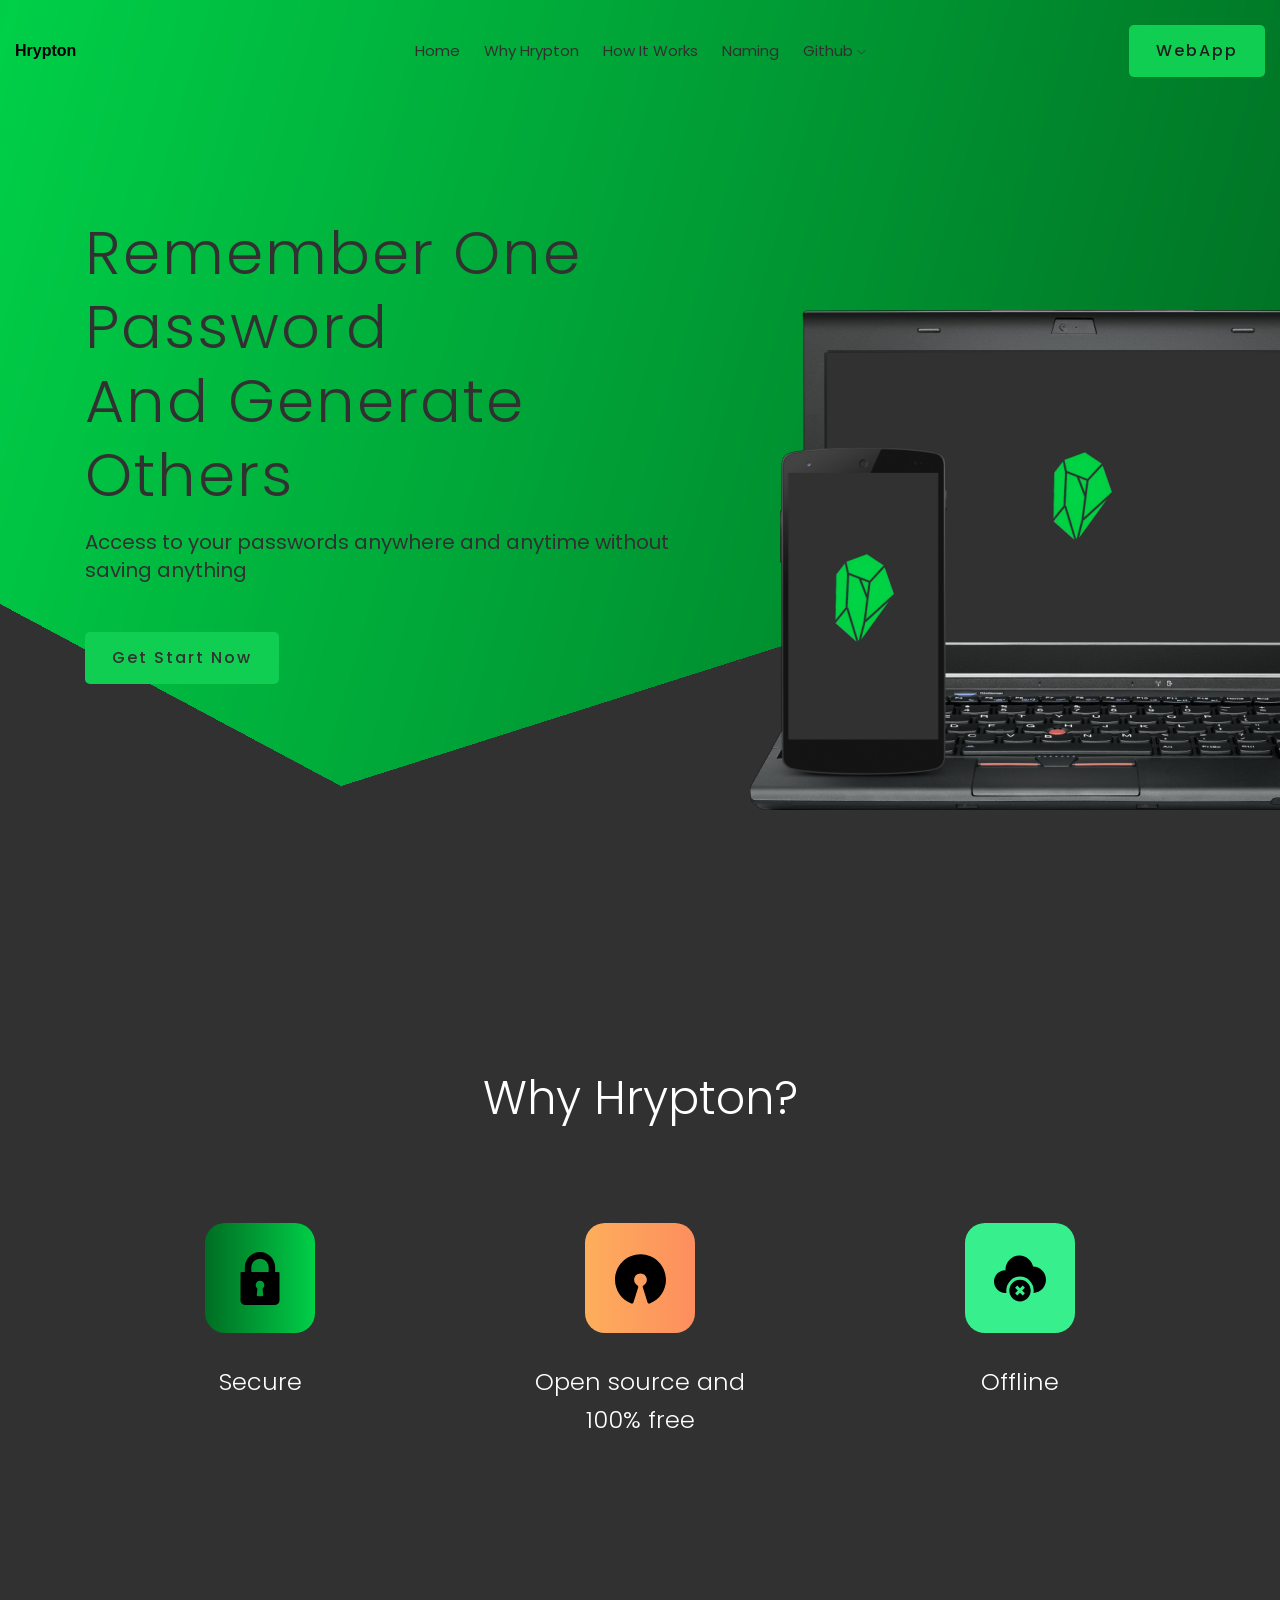
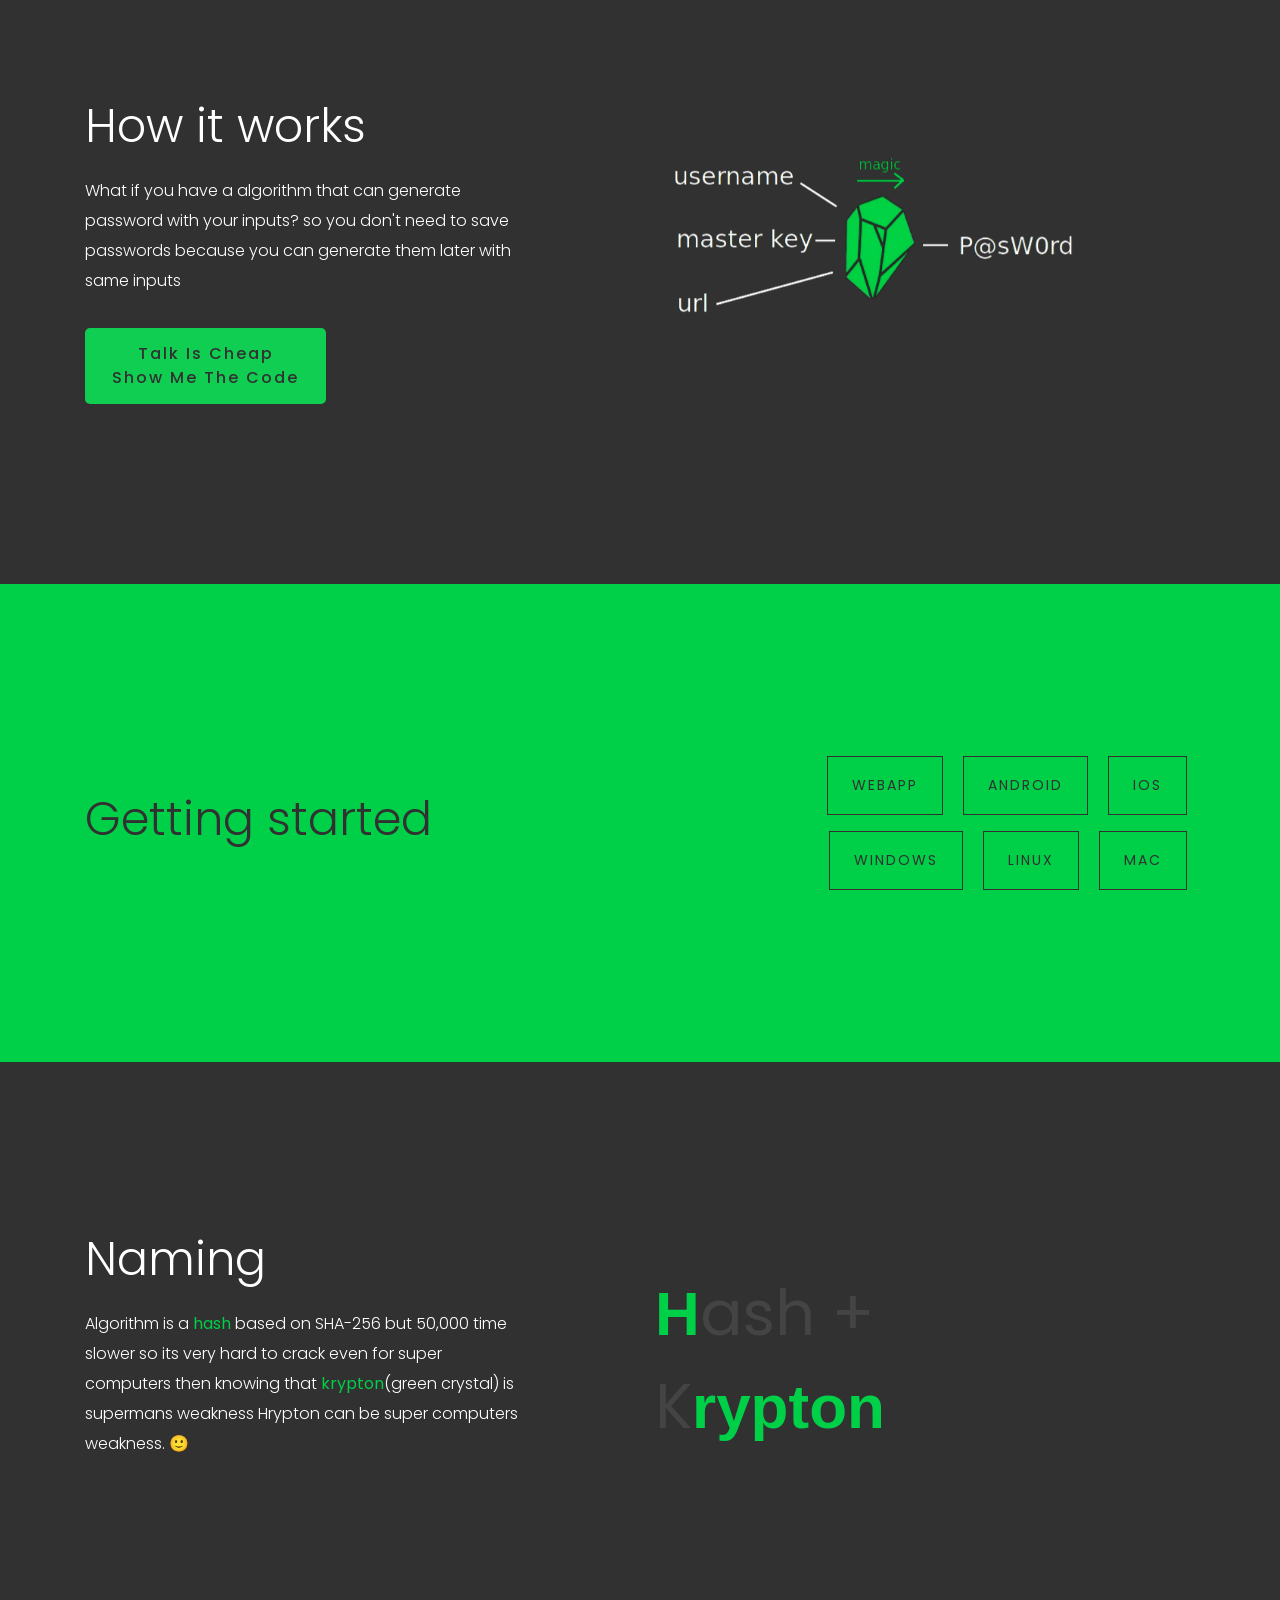
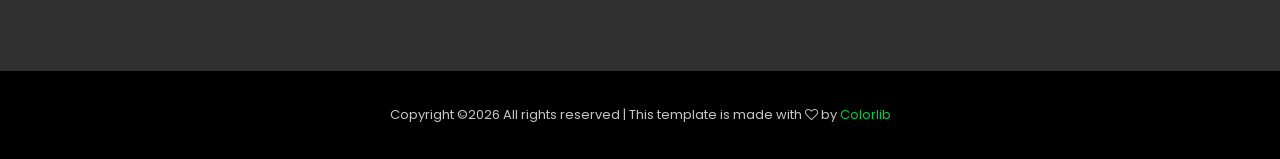
==== commit 893f0d1e: "0. naming 1. remove all unused files 2. fix links" ====
--- a/index.html
+++ b/index.html
@@ -52,13 +52,15 @@
                             <div class="main-menu  d-none d-lg-block">
                                 <nav>
                                     <ul id="navigation">
-                                        <li><a class="active" href="index.html">home</a></li>
-                                        <li><a href="features.html">who is behind</a></li>
-                                        <li><a href="Pricing.html">naming</a></li>
-                                        <li><a href="#">github <i class="ti-angle-down"></i></a>
+                                        <li><a class="active" href="#first_look">home</a></li>
+                                        <li><a href="#why_us">why hrypton</a></li>
+                                        <li><a href="#how_it_works">how it works</a></li>
+                                        <li><a href="#naming">naming</a></li>
+                                        <li><a target="_blank" rel="noopener noreferrer" href="https://github.com/ali77gh">github <i class="ti-angle-down"></i></a>
                                             <ul class="submenu">
-                                                <li><a href="blog.html">android</a></li>
-                                                <li><a href="single-blog.html">website</a></li>
+                                                <li><a target="_blank" rel="noopener noreferrer" href="https://github.com/ali77gh">who is behind</a></li>
+                                                <li><a target="_blank" rel="noopener noreferrer" href="https://github.com/ali77gh/Hrypton-droid">android</a></li>
+                                                <li><a target="_blank" rel="noopener noreferrer" href="https://github.com/ali77gh/Hrypton-website">website</a></li>
                                             </ul>
                                         </li>
                                     </ul>
@@ -84,7 +86,7 @@
     
 
     <!-----------------------------------------------first look-------------------------------------------->
-    <div class="slider_area">
+    <div id="first_look" class="slider_area">
         <div class="single_slider  d-flex align-items-center slider_bg_1">
             <div class="container">
                 <div class="row align-items-center">
@@ -92,7 +94,7 @@
                         <div class="slider_text ">
                             <h3 class="wow fadeInDown" data-wow-duration="1s" data-wow-delay=".1s" >remember one password  <br>
                                 and generate others</h3>
-                            <p class="wow fadeInLeft" data-wow-duration="1s" data-wow-delay=".1s">access to your passwords anywhere and anytime without saving anything</p>
+                            <p class="wow fadeInLeft" data-wow-duration="1s" data-wow-delay=".1s">Access to your passwords anywhere and anytime without saving anything</p>
                             <div class="video_service_btn wow fadeInLeft" data-wow-duration="1s" data-wow-delay=".1s">
                                 <a href="#getting_started" class="boxed-btn3">Get Start Now</a>
                             </div>
@@ -111,12 +113,12 @@
 
 
     <!------------------------------------------------why us----------------------------------------------->
-    <div class="service_area">
+    <div id="why_us" class="service_area">
         <div class="container">
             <div class="row">
                 <div class="col-xl-12">
                     <div class="section_title text-center  wow fadeInUp" data-wow-duration=".5s" data-wow-delay=".3s">
-                        <h3>why Hrypton?</h3>
+                        <h3>Why Hrypton?</h3>
                     </div>
                 </div>
             </div>
@@ -143,7 +145,7 @@
                                 <div class="thumb">
                                         <img src="img/icon/3.svg" alt="">
                                 </div>
-                                <h3>offline</h3>
+                                <h3>Offline</h3>
                             </div>
                 </div>
             </div>
@@ -153,17 +155,17 @@
 
 
     <!-------------------------------------------- how it works-------------------------------------------->
-    <div class="features_area ">
+    <div id="how_it_works" class="features_area ">
         <div class="container">
             <div class="features_main_wrap">
                     <div class="row  align-items-center">
                             <div class="col-xl-5 col-lg-5 col-md-6">
                                 <div class="features_info2">
-                                    <h3>how it works</h3>
-                                    <p style="color: white;">what if you have a algorithm that can generate password with your inputs?
+                                    <h3>How it works</h3>
+                                    <p style="color: white;">What if you have a algorithm that can generate password with your inputs?
                                          so you don't need to save passwords because you can generate them later with same inputs</p>
                                     <div class="about_btn">
-                                        <a class="boxed-btn3" href="#">talk is cheap </br>show me the code</a>
+                                        <a class="boxed-btn3" target="_blank" rel="noopener noreferrer" href="https://github.com/ali77gh/Hrypton-droid/blob/master/app/src/main/java/com/ali77gh/pash/core/Pasher.kt">talk is cheap </br>show me the code</a>
                                     </div>
                                 </div>
                             </div>
@@ -188,22 +190,60 @@
                 </div>
                 <div class="col-xl-5 col-md-12 col-lg-6">
                     <div class="app_download wow fadeInDown" data-wow-duration="1s" data-wow-delay=".1s">
-                        <a href="#" >
-                                <img src="img/ilstrator/app.svg" alt="">
-                        </a>
-                        <a href="#">
-                                <img src="img/ilstrator/play.svg" alt="">
-                        </a>
-                        <a href="#">
-                            <img src="img/ilstrator/play.svg" alt="">
-                    </a>
-                    <a href="#">
-                        <img src="img/ilstrator/play.svg" alt="">
-                </a>
+                        <a href="#" class="boxed-btn2" style="margin: 8px;">
+                            webapp
+                        </a>
+                        <a href="release_files/android.html" class="boxed-btn2" style="margin: 8px;">
+                            android
+                        </a>
+                        <a href="release_files/ios.html" class="boxed-btn2" style="margin: 8px;">
+                            ios
+                        </a>
+                        <a href="release_files/windows.html" class="boxed-btn2" style="margin: 8px;">
+                            windows
+                        </a>
+                        <a href="release_files/linux.html" class="boxed-btn2" style="margin: 8px;">
+                            linux
+                        </a>
+                        <a href="release_files/mac.html" class="boxed-btn2" style="margin: 8px;">
+                            mac
+                        </a>
                         
                     </div>
                 </div>
             </div>
+        </div>
+    </div>
+
+
+     <!-------------------------------------------- naming-------------------------------------------->
+     <div id="naming" class="features_area ">
+        <div class="container">
+            <div class="features_main_wrap">
+                    <div class="row  align-items-center">
+
+                        <div class="col-xl-5 col-lg-5 col-md-6">
+                            <div class="features_info2">
+                                <h3>Naming</h3>
+                                <p style="color: white;"> 
+                                    Algorithm is a <b style="color: #00CF48;"> hash</b> based on SHA-256 but 50,000 time slower so its very hard to crack even for super computers
+                                    then knowing that <b style="color: #00CF48;">krypton</b>(green crystal) is supermans weakness
+                                    Hrypton can be super computers weakness. 🙂
+                                
+                            </div>
+                        </div>
+
+                        <div class="col-xl-5 col-lg-5 offset-xl-1 offset-lg-1 col-md-6 ">
+                            <div class="about_draw wow fadeInUp" data-wow-duration=".7s" data-wow-delay=".5s" style="color: #444; font-size: 62px;">
+                                <b style="color: #00CF48;">H</b>ash + </br> K<b style="color: #00CF48;">rypton</b>
+                            </div>
+                        </div>
+
+                          
+                            
+                    </div>
+            </div>
+            
         </div>
     </div>
     
--- a/css/style.css
+++ b/css/style.css
@@ -1157,7 +1157,7 @@
 
 /* line 235, ../../Arafath/CL/CL October/214. App Landing Page/HTML/scss/_header.scss */
 .header-area .main-header-area .main-menu ul li .submenu li:hover a {
-  color: #000;
+  color: #fff;
 }
 
 /* line 240, ../../Arafath/CL/CL October/214. App Landing Page/HTML/scss/_header.scss */
@@ -1191,8 +1191,8 @@
   transition: transform 500ms ease, background 500ms ease;
   -webkit-transition: transform 500ms ease, background 500ms ease;
   box-shadow: 0px 3px 16px 0px rgba(0, 0, 0, 0.1);
-  background: rgba(255, 255, 255, 0.96);
-  background: #000;
+  
+  background: #00CF48f9;
 }
 
 @media (max-width: 767px) {
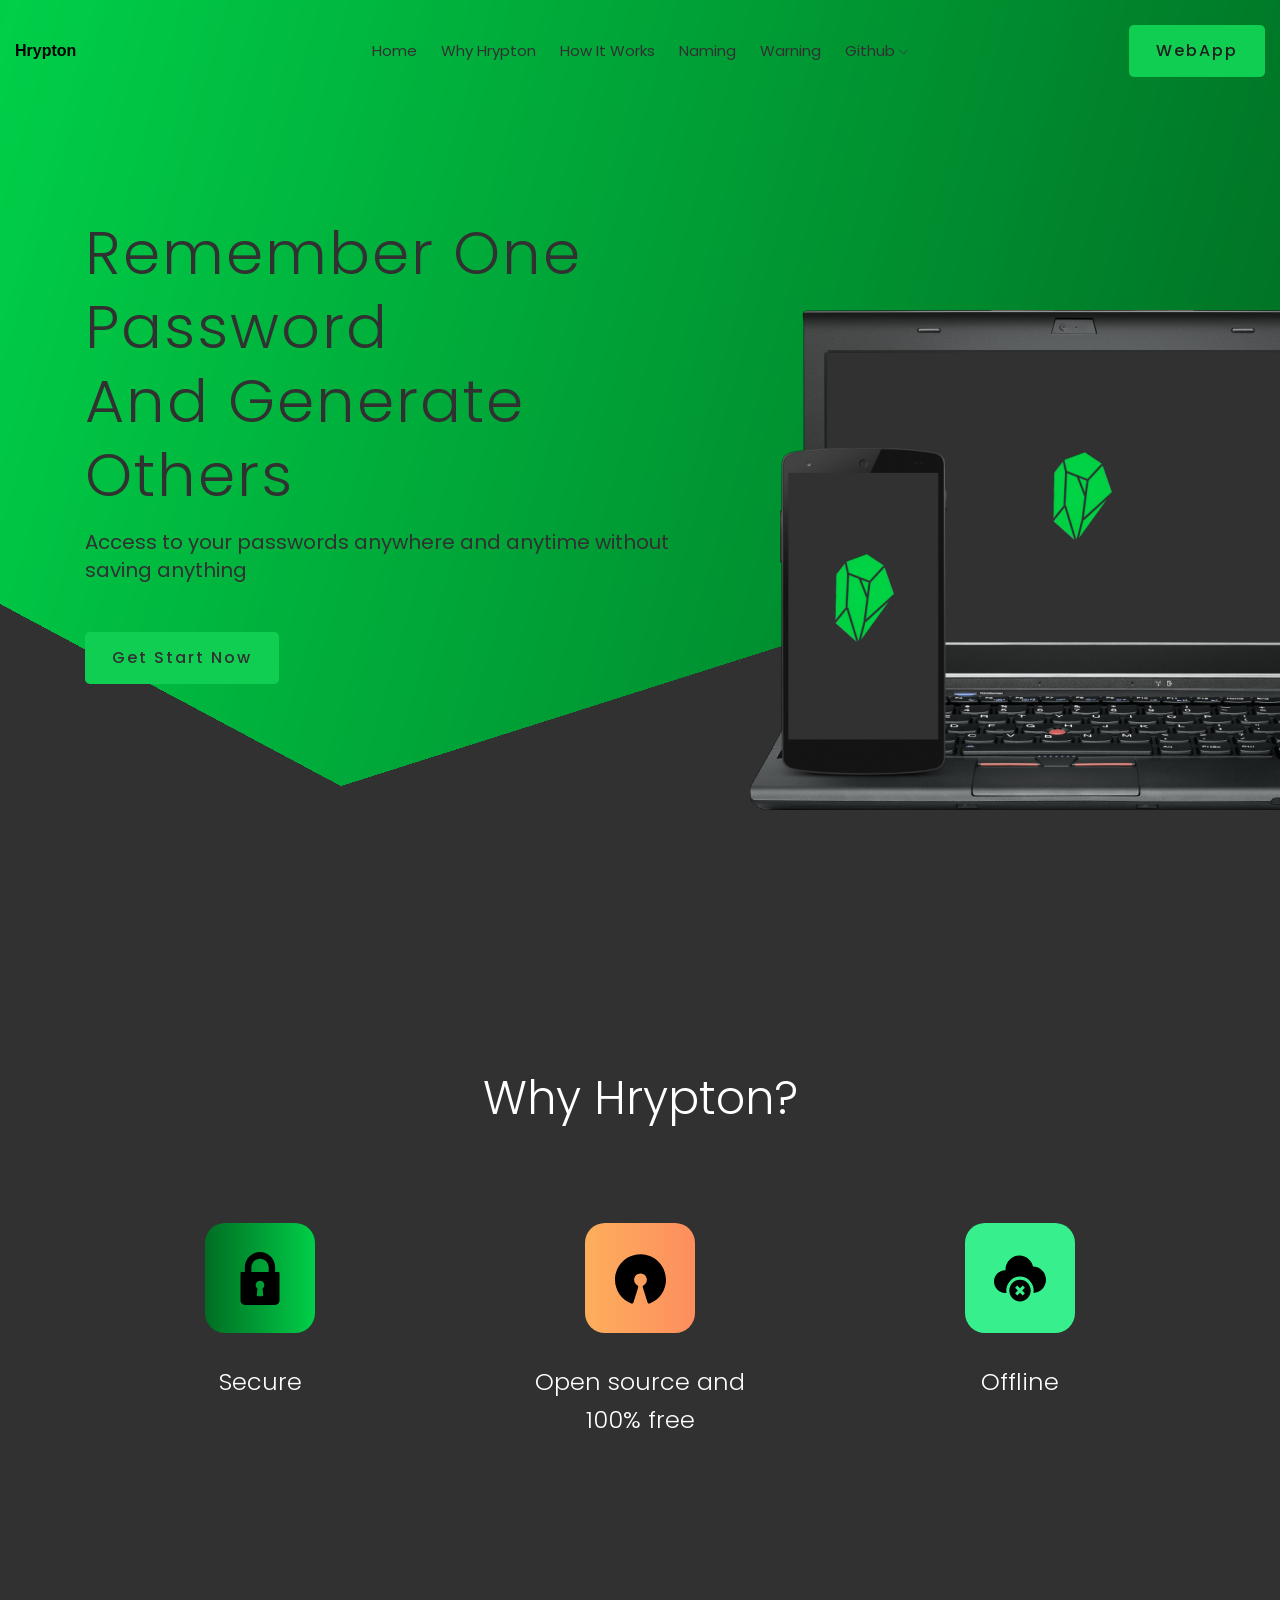
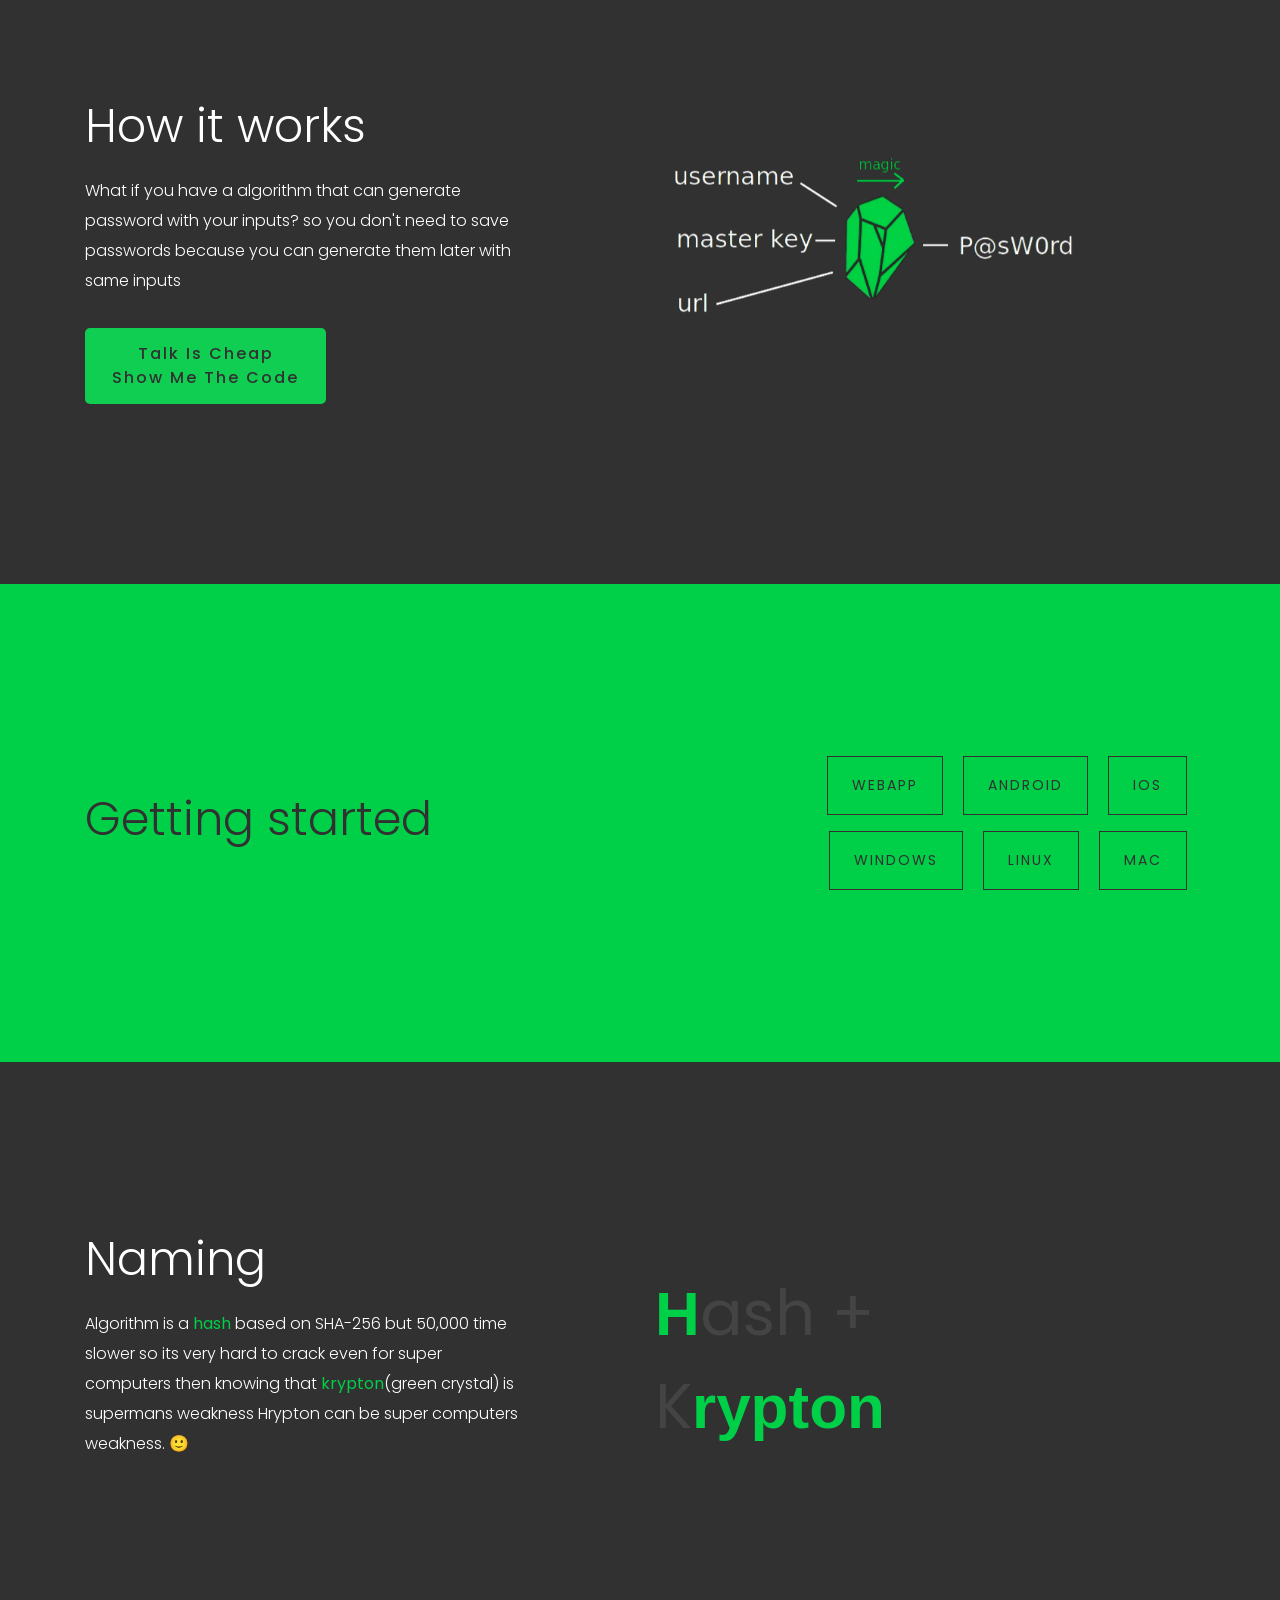
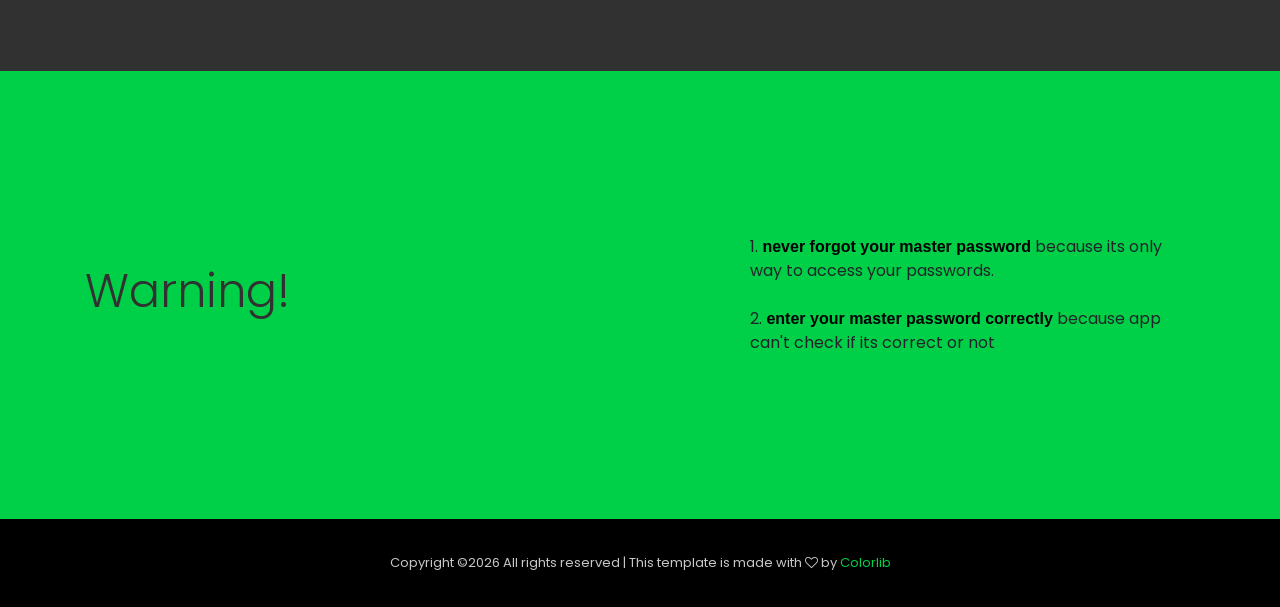
==== commit 63de92e6: "fav icon and webapp base" ====
--- a/index.html
+++ b/index.html
@@ -8,10 +8,11 @@
     <meta name="description" content="">
     <meta name="viewport" content="width=device-width, initial-scale=1">
 
-    <!-- <link rel="manifest" href="site.webmanifest"> -->
-    <!-- Place favicon.ico in the root directory -->
+    
+    <link rel="icon" type="image/png" href="img/logo.png"/>
 
     <!-- CSS here -->
+    
     <link rel="stylesheet" href="css/bootstrap.min.css">
     <link rel="stylesheet" href="css/owl.carousel.min.css">
     <link rel="stylesheet" href="css/magnific-popup.css">
@@ -56,6 +57,7 @@
                                         <li><a href="#why_us">why hrypton</a></li>
                                         <li><a href="#how_it_works">how it works</a></li>
                                         <li><a href="#naming">naming</a></li>
+                                        <li><a href="#warning">warning</a></li>
                                         <li><a target="_blank" rel="noopener noreferrer" href="https://github.com/ali77gh">github <i class="ti-angle-down"></i></a>
                                             <ul class="submenu">
                                                 <li><a target="_blank" rel="noopener noreferrer" href="https://github.com/ali77gh">who is behind</a></li>
@@ -70,7 +72,7 @@
                         <div class="col-xl-3 col-lg-3 d-none d-lg-block">
                             <div class="Appointment">
                                 <div class="boxed-btn3">
-                                    <a  href="#">webApp</a>
+                                    <a  href="./webApp/index.html">webApp</a>
                                 </div>
                             </div>
                         </div>
@@ -190,7 +192,7 @@
                 </div>
                 <div class="col-xl-5 col-md-12 col-lg-6">
                     <div class="app_download wow fadeInDown" data-wow-duration="1s" data-wow-delay=".1s">
-                        <a href="#" class="boxed-btn2" style="margin: 8px;">
+                        <a href="./webApp/index.html" class="boxed-btn2" style="margin: 8px;">
                             webapp
                         </a>
                         <a href="release_files/android.html" class="boxed-btn2" style="margin: 8px;">
@@ -246,6 +248,26 @@
             
         </div>
     </div>
+
+
+     <!--------------------------------------------- warning --------------------------------------->
+     <div id="warning" class="productivity_area">
+        <div class="container">
+            <div class="row align-items-center">
+                <div class="col-xl-7 col-md-12 col-lg-6">
+                    <h3 class="wow fadeInDown" data-wow-duration="1s" data-wow-delay=".1s">Warning!</h3>
+                </div>
+                <div class="col-xl-5 col-md-12 col-lg-6">
+                    <div class="wow fadeInDown" data-wow-duration="1s" data-wow-delay=".1s">
+                        1.<b style="color: #000;"> never forgot your master password </b> because its only way to access your passwords.</br></br>
+                        2.<b style="color: #000;"> enter your master password correctly</b> because app can't check if its correct or not
+                    
+                    </div>
+                </div>
+            </div>
+        </div>
+    </div>
+
     
 
     <!--------------------------------------colorlib copy right(dont remove)------------------------------->
@@ -298,4 +320,4 @@
     <script src="js/main.js"></script>
 </body>
 
-</html>+</html>
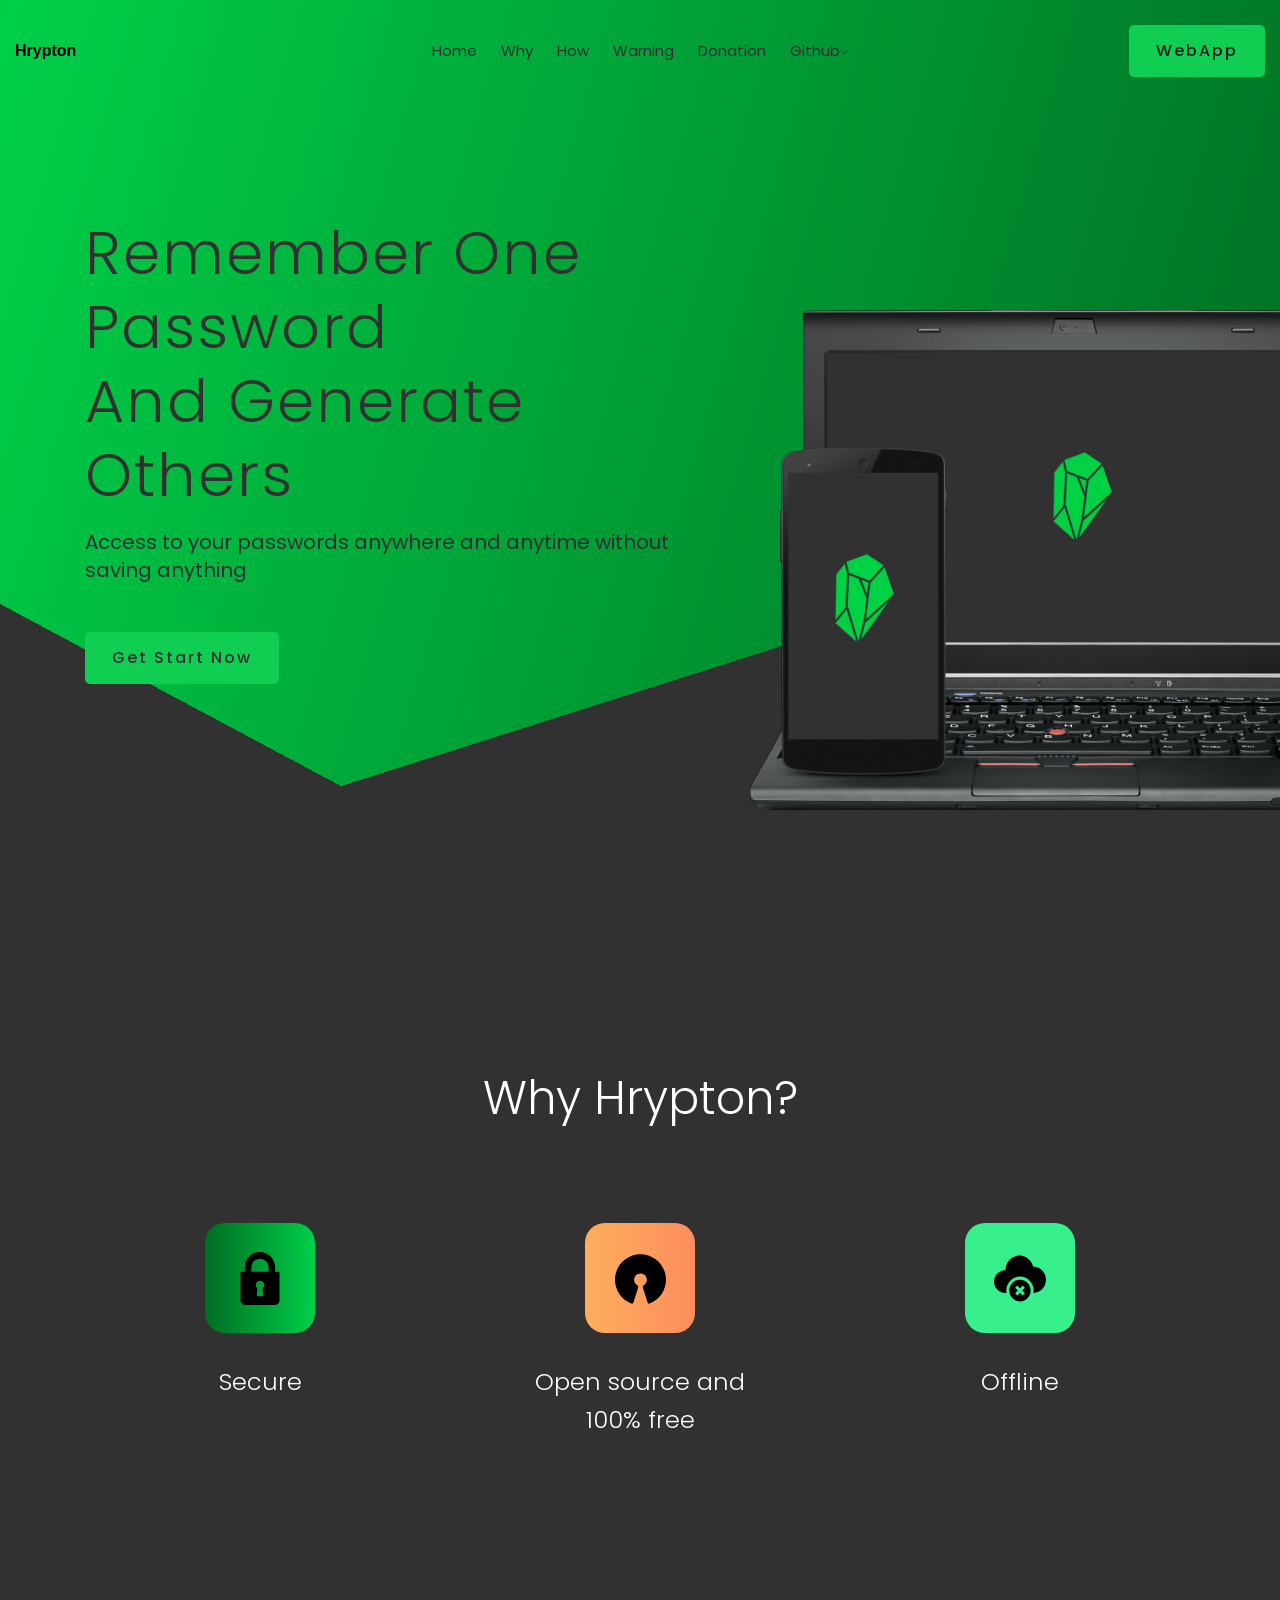
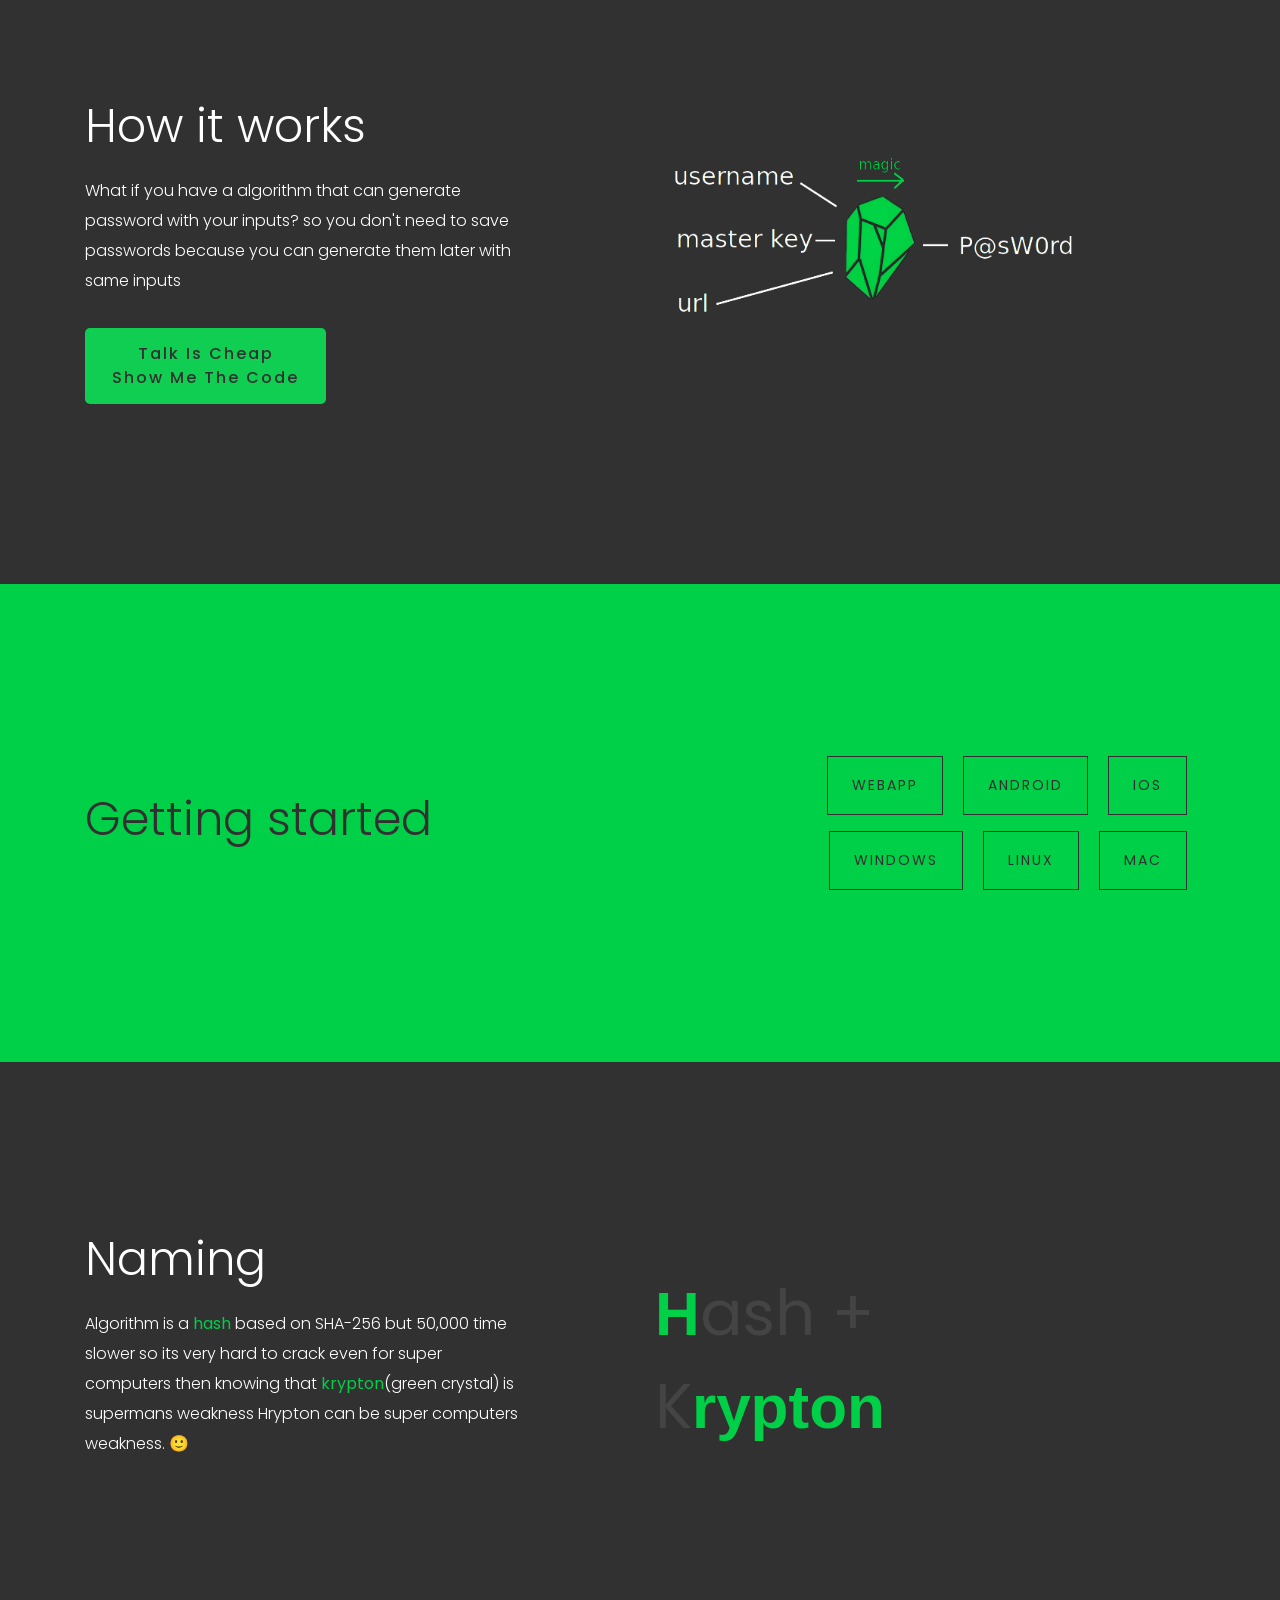
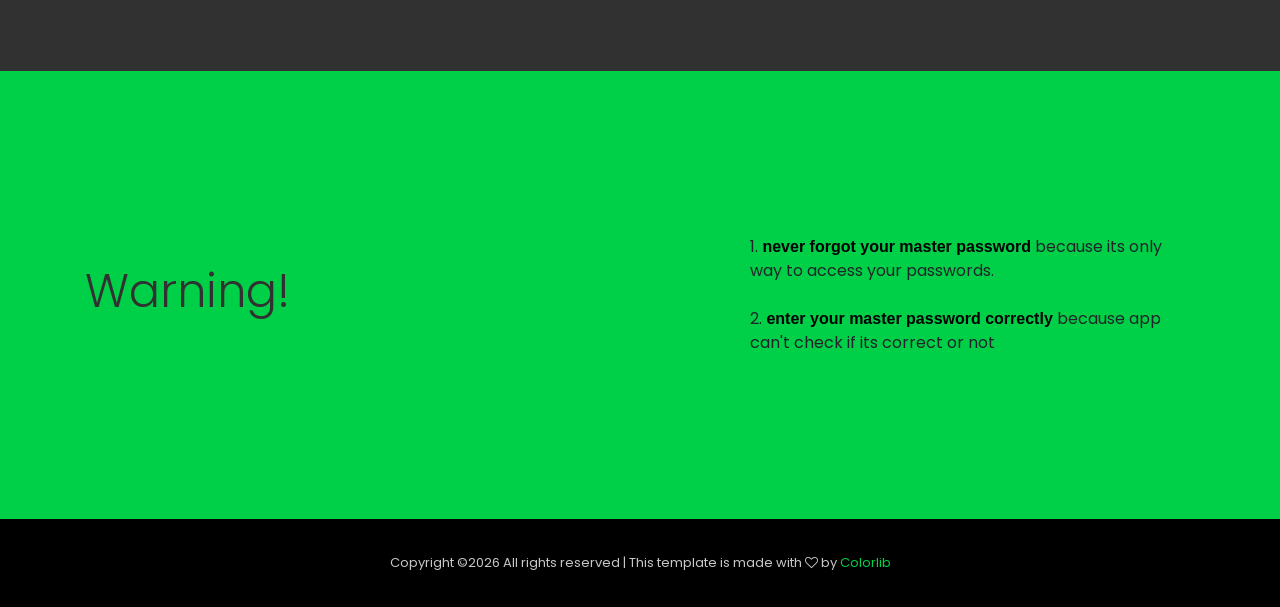
==== commit 54a2d140: "0 donation added 1 pash algorithm added" ====
--- a/index.html
+++ b/index.html
@@ -54,11 +54,11 @@
                                 <nav>
                                     <ul id="navigation">
                                         <li><a class="active" href="#first_look">home</a></li>
-                                        <li><a href="#why_us">why hrypton</a></li>
-                                        <li><a href="#how_it_works">how it works</a></li>
-                                        <li><a href="#naming">naming</a></li>
+                                        <li><a href="#why_us">why</a></li>
+                                        <li><a href="#how_it_works">how</a></li>
                                         <li><a href="#warning">warning</a></li>
-                                        <li><a target="_blank" rel="noopener noreferrer" href="https://github.com/ali77gh">github <i class="ti-angle-down"></i></a>
+                                        <li><a href="donation.html">donation</a></li>
+                                        <li><a target="_blank" rel="noopener noreferrer" href="https://github.com/ali77gh">github<i class="ti-angle-down"></i></a>
                                             <ul class="submenu">
                                                 <li><a target="_blank" rel="noopener noreferrer" href="https://github.com/ali77gh">who is behind</a></li>
                                                 <li><a target="_blank" rel="noopener noreferrer" href="https://github.com/ali77gh/Hrypton-droid">android</a></li>
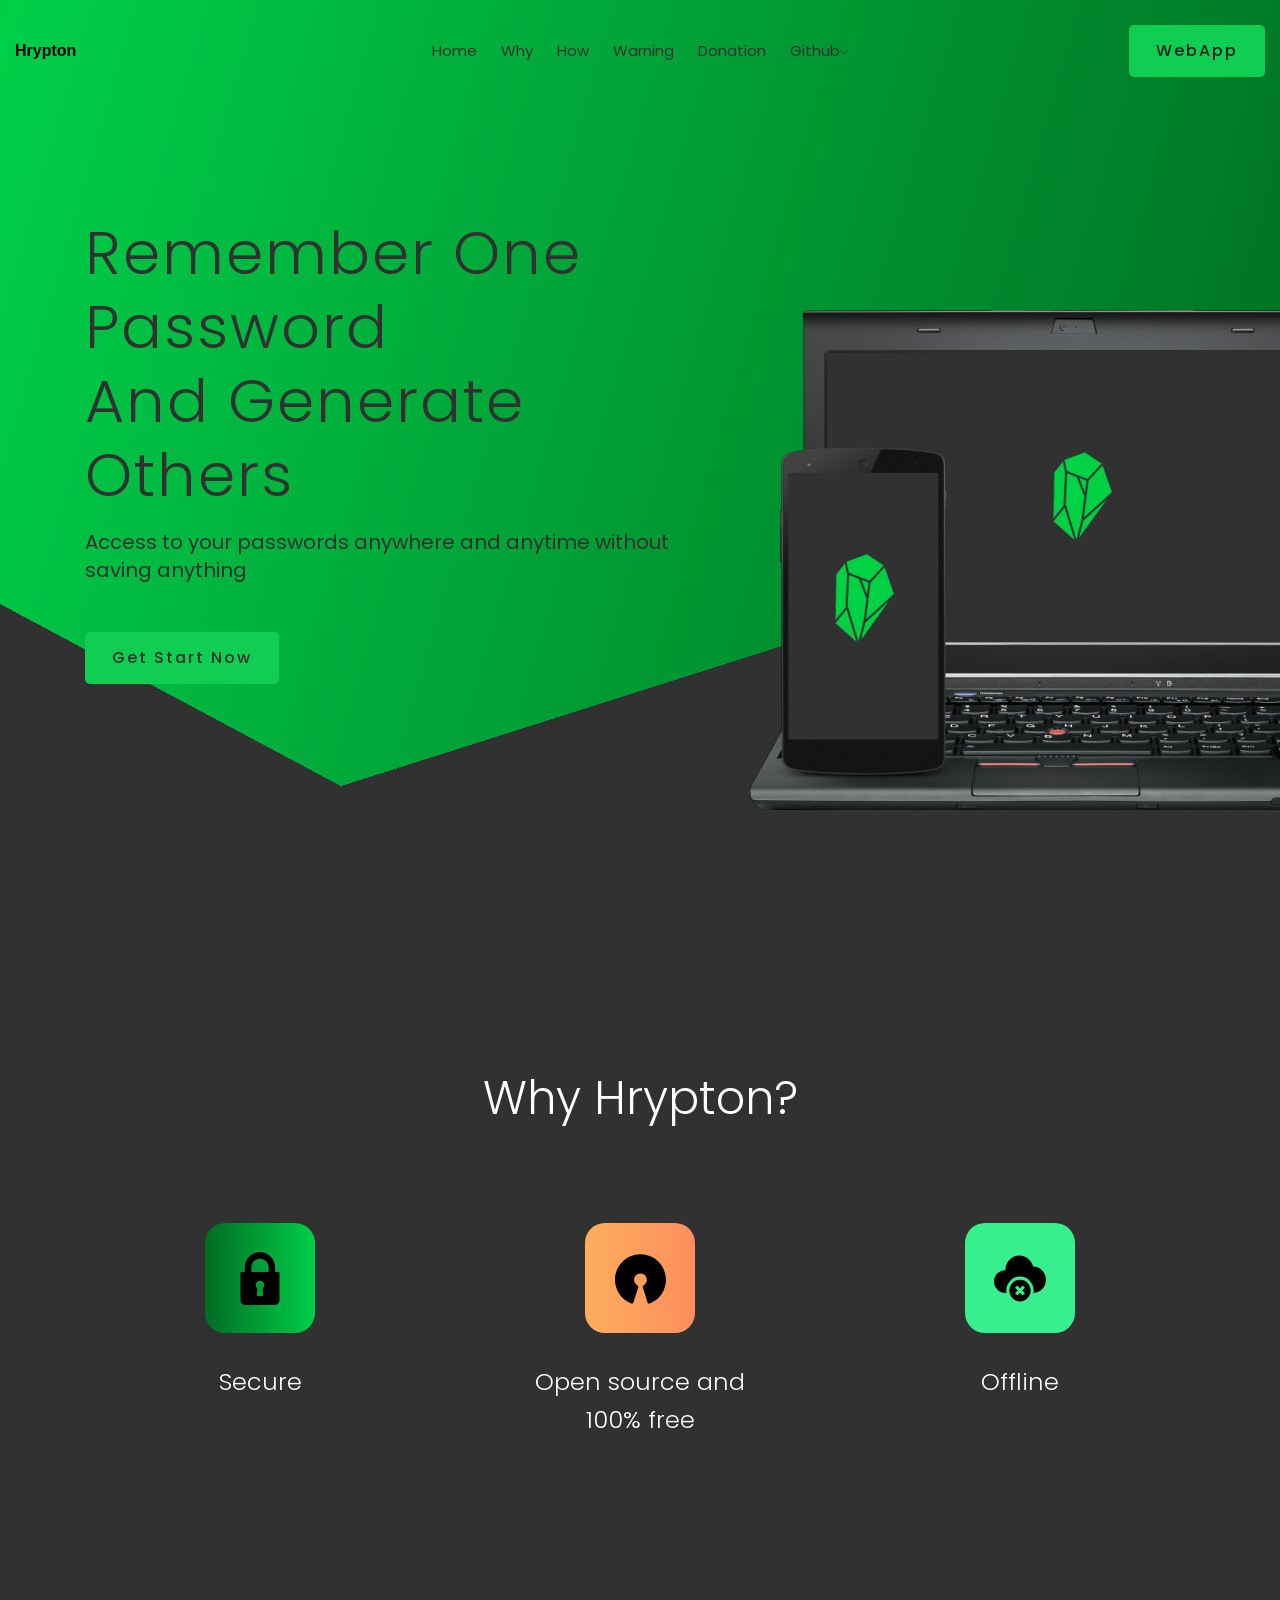
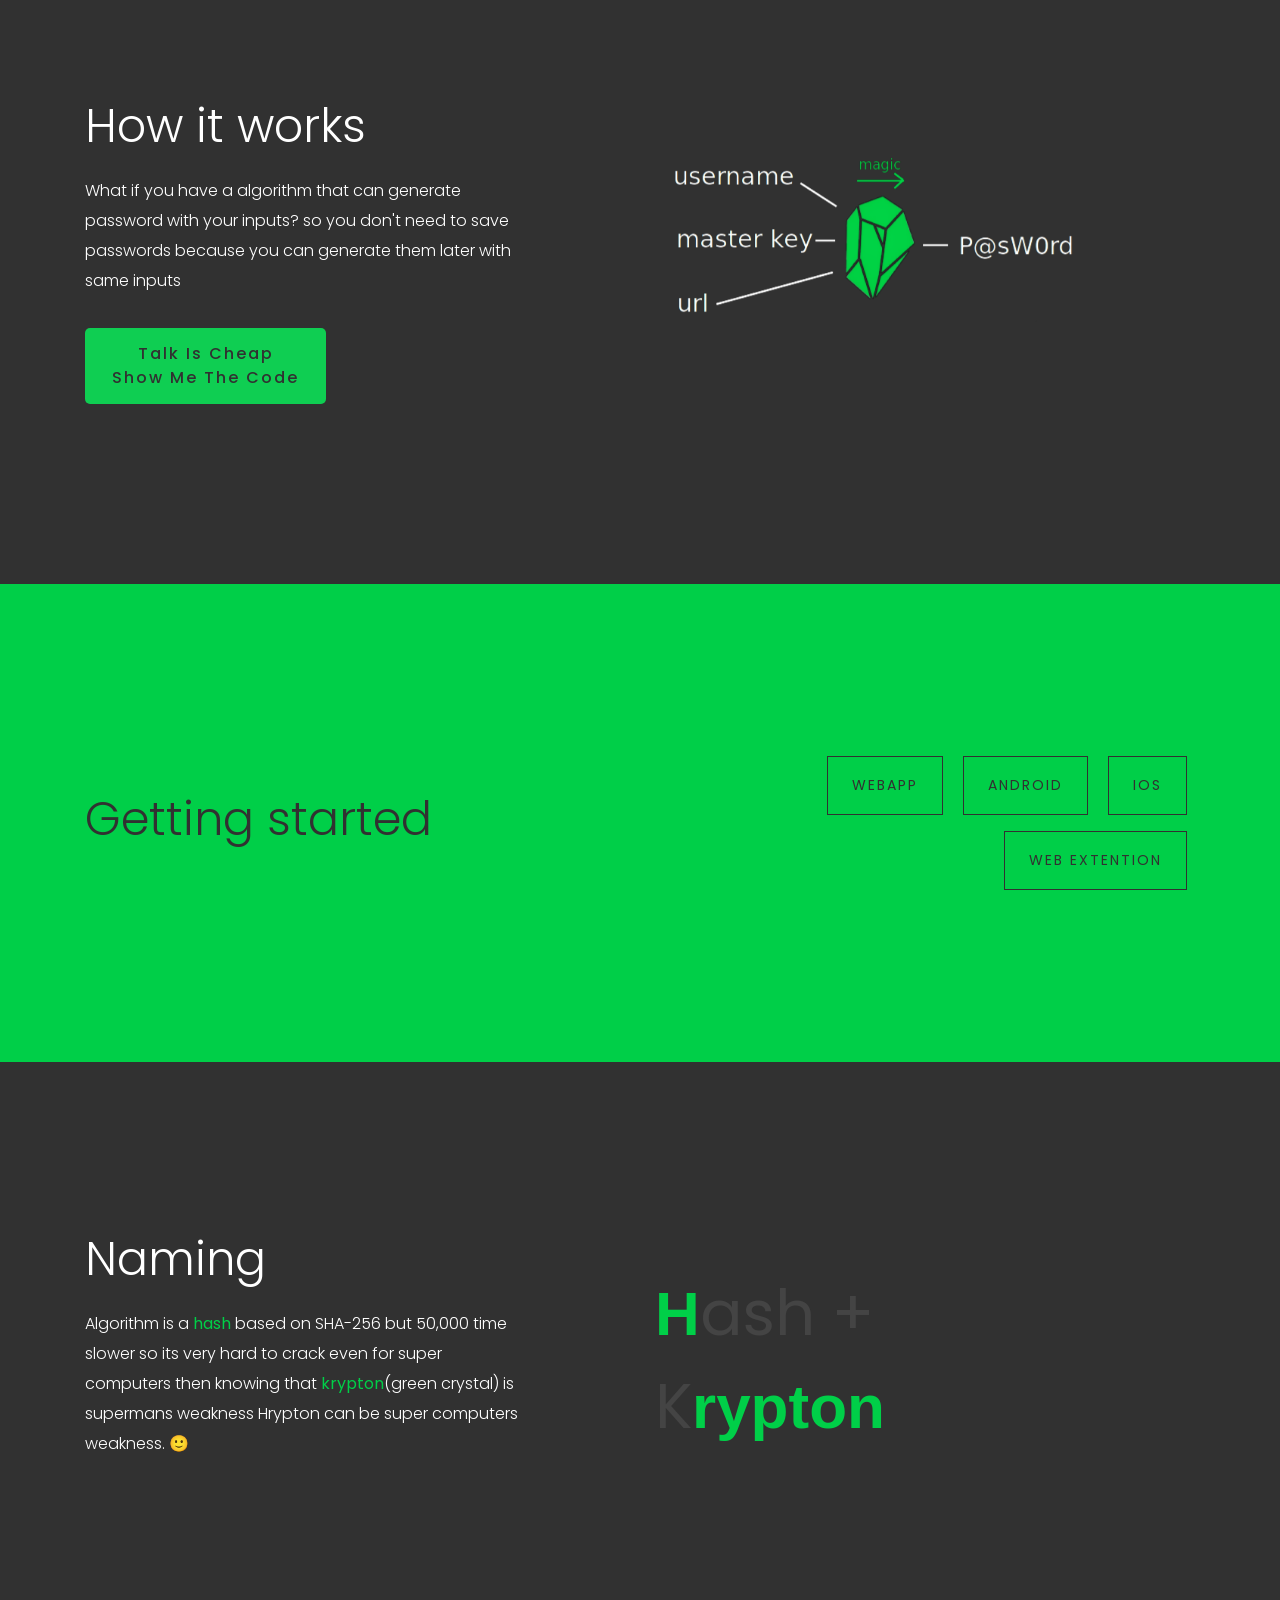
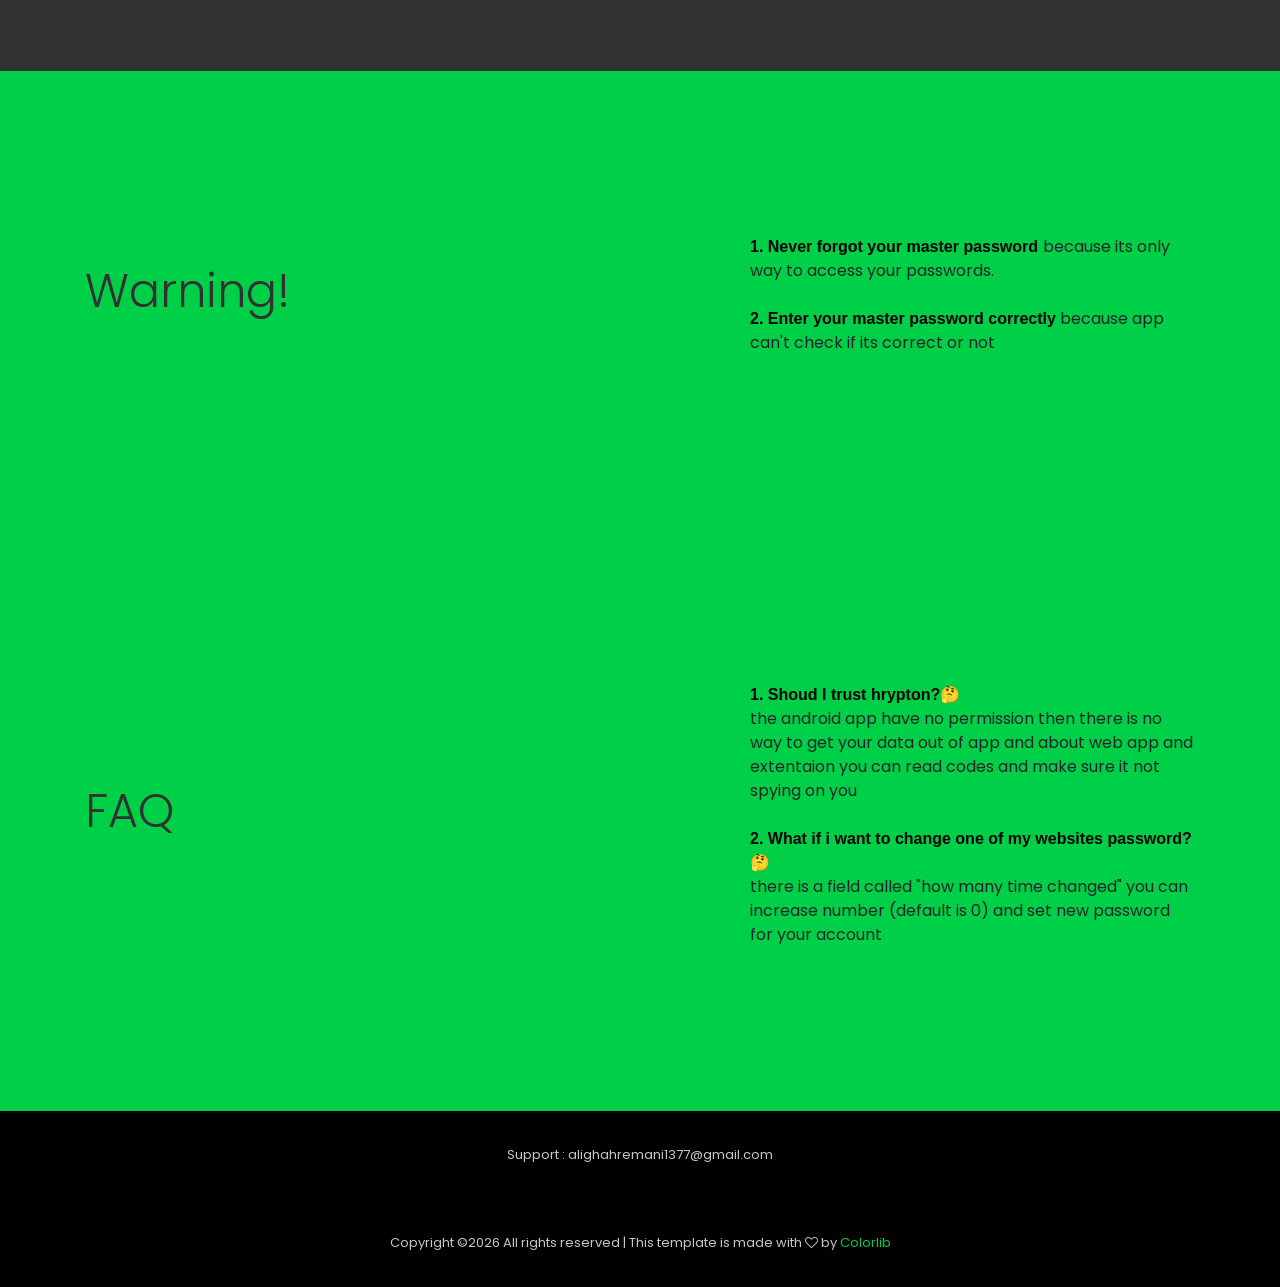
==== commit 9091f7d3: "0. firefox add-on added 1. android new release uploaded 2. bazzar link added for android 3. how many" ====
--- a/index.html
+++ b/index.html
@@ -63,6 +63,7 @@
                                                 <li><a target="_blank" rel="noopener noreferrer" href="https://github.com/ali77gh">who is behind</a></li>
                                                 <li><a target="_blank" rel="noopener noreferrer" href="https://github.com/ali77gh/Hrypton-droid">android</a></li>
                                                 <li><a target="_blank" rel="noopener noreferrer" href="https://github.com/ali77gh/Hrypton-website">website</a></li>
+                                                <li><a target="_blank" rel="noopener noreferrer" href="https://github.com/ali77gh/Hrypton-browser-plugin">browser extentaion</a></li>
                                             </ul>
                                         </li>
                                     </ul>
@@ -201,16 +202,9 @@
                         <a href="release_files/ios.html" class="boxed-btn2" style="margin: 8px;">
                             ios
                         </a>
-                        <a href="release_files/windows.html" class="boxed-btn2" style="margin: 8px;">
-                            windows
+                        <a href="release_files/web_extentaion.html" class="boxed-btn2" style="margin: 8px;">
+                            web extention
                         </a>
-                        <a href="release_files/linux.html" class="boxed-btn2" style="margin: 8px;">
-                            linux
-                        </a>
-                        <a href="release_files/mac.html" class="boxed-btn2" style="margin: 8px;">
-                            mac
-                        </a>
-                        
                     </div>
                 </div>
             </div>
@@ -259,8 +253,28 @@
                 </div>
                 <div class="col-xl-5 col-md-12 col-lg-6">
                     <div class="wow fadeInDown" data-wow-duration="1s" data-wow-delay=".1s">
-                        1.<b style="color: #000;"> never forgot your master password </b> because its only way to access your passwords.</br></br>
-                        2.<b style="color: #000;"> enter your master password correctly</b> because app can't check if its correct or not
+                        <b style="color: #000;">1. Never forgot your master password </b> because its only way to access your passwords.</br></br>
+                        <b style="color: #000;">2. Enter your master password correctly</b> because app can't check if its correct or not
+                    
+                    </div>
+                </div>
+            </div>
+        </div>
+    </div>
+
+
+
+    <!--------------------------------------------- warning --------------------------------------->
+    <div id="warning" class="productivity_area">
+        <div class="container">
+            <div class="row align-items-center">
+                <div class="col-xl-7 col-md-12 col-lg-6">
+                    <h3 class="wow fadeInDown" data-wow-duration="1s" data-wow-delay=".1s">FAQ</h3>
+                </div>
+                <div class="col-xl-5 col-md-12 col-lg-6">
+                    <div class="wow fadeInDown" data-wow-duration="1s" data-wow-delay=".1s">
+                        <b style="color: #000;"> 1. Shoud I trust hrypton?🤔 </b></br> the android app have no permission then there is no way to get your data out of app and about web app and extentaion you can read codes and make sure it not spying on you</br></br>
+                        <b style="color: #000;">2. What if i want to change one of my websites password?🤔 </b></br> there is a field called "how many time changed" you can increase number (default is 0) and set new password for your account
                     
                     </div>
                 </div>
@@ -272,6 +286,19 @@
 
     <!--------------------------------------colorlib copy right(dont remove)------------------------------->
     <footer class="footer">
+
+        <div class="copy-right_text">
+            <div class="container">
+                <div class="footer_border"></div>
+                <div class="row">
+                    <div class="col-xl-12">
+                        <p class="copy_right text-center">
+                          Support : alighahremani1377@gmail.com
+                        </p>
+                    </div>
+                </div>
+            </div>
+        </div>
        
         <div class="copy-right_text">
             <div class="container">
